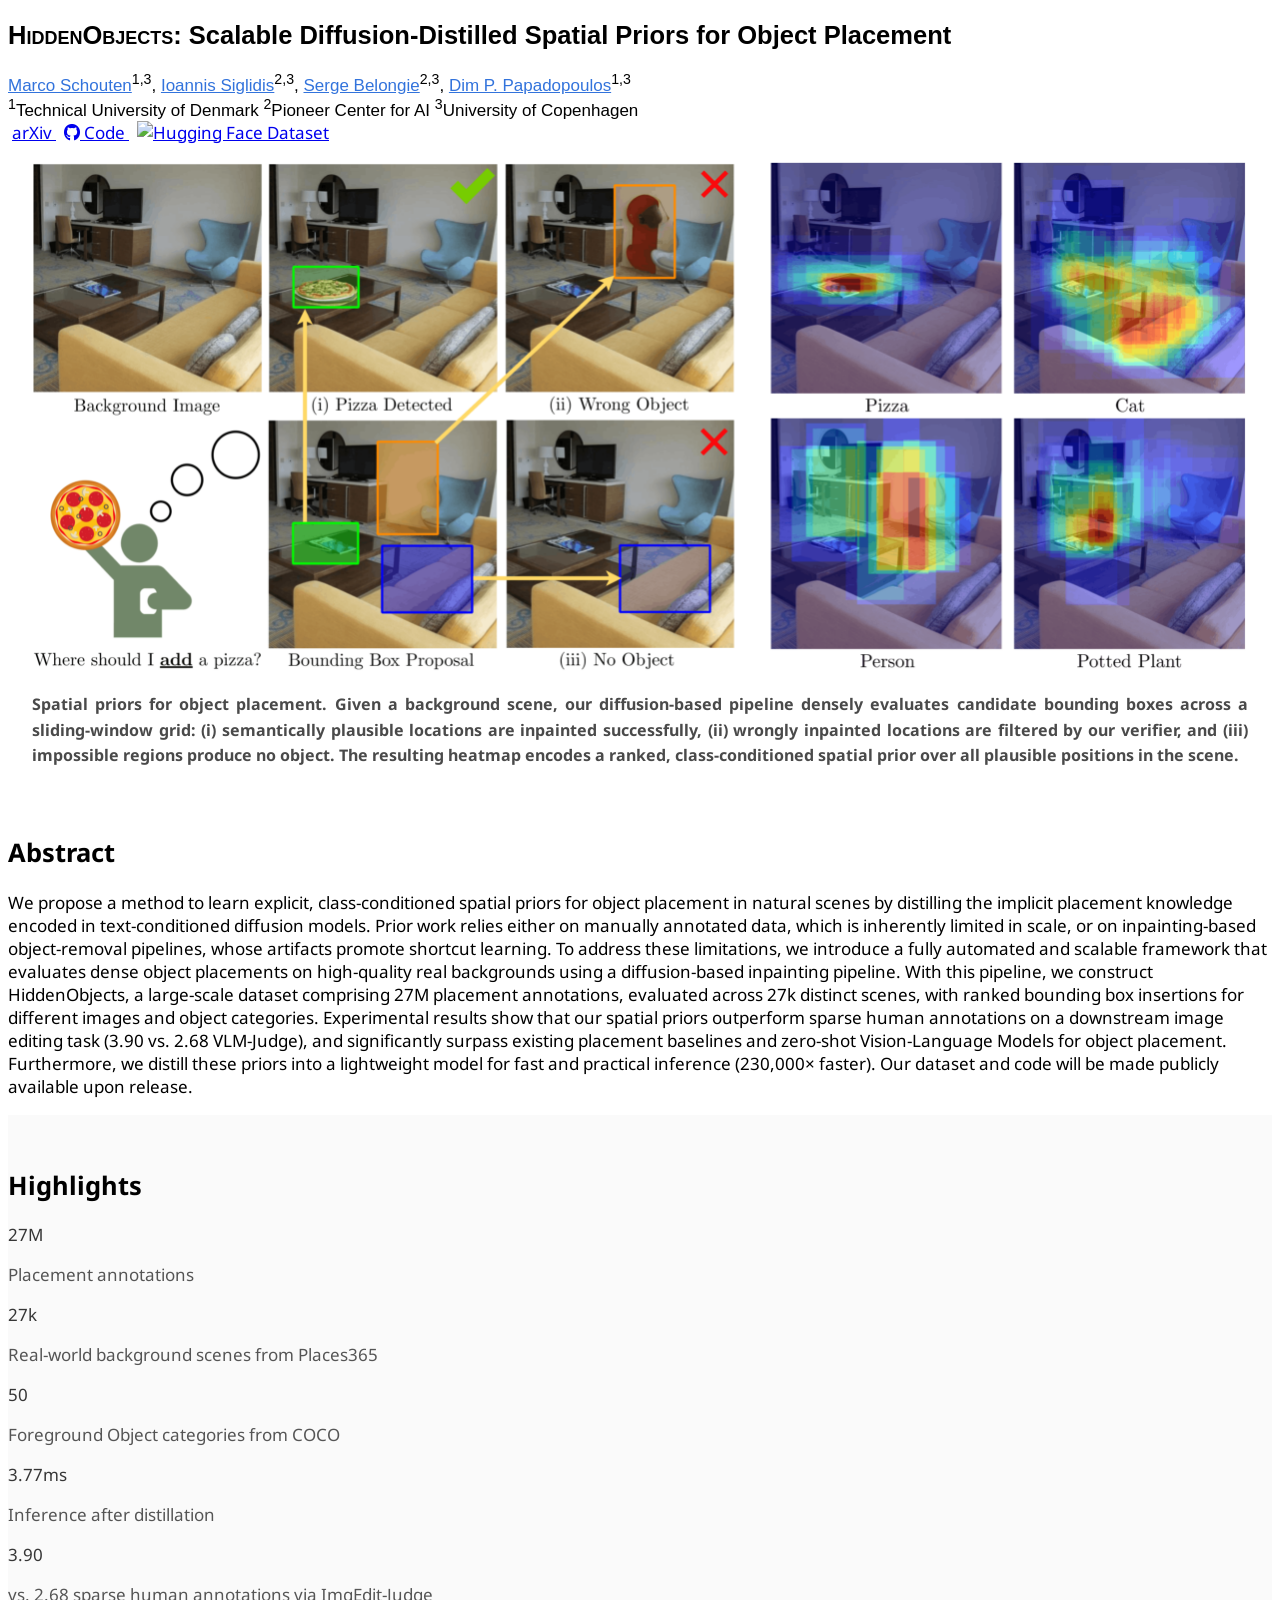
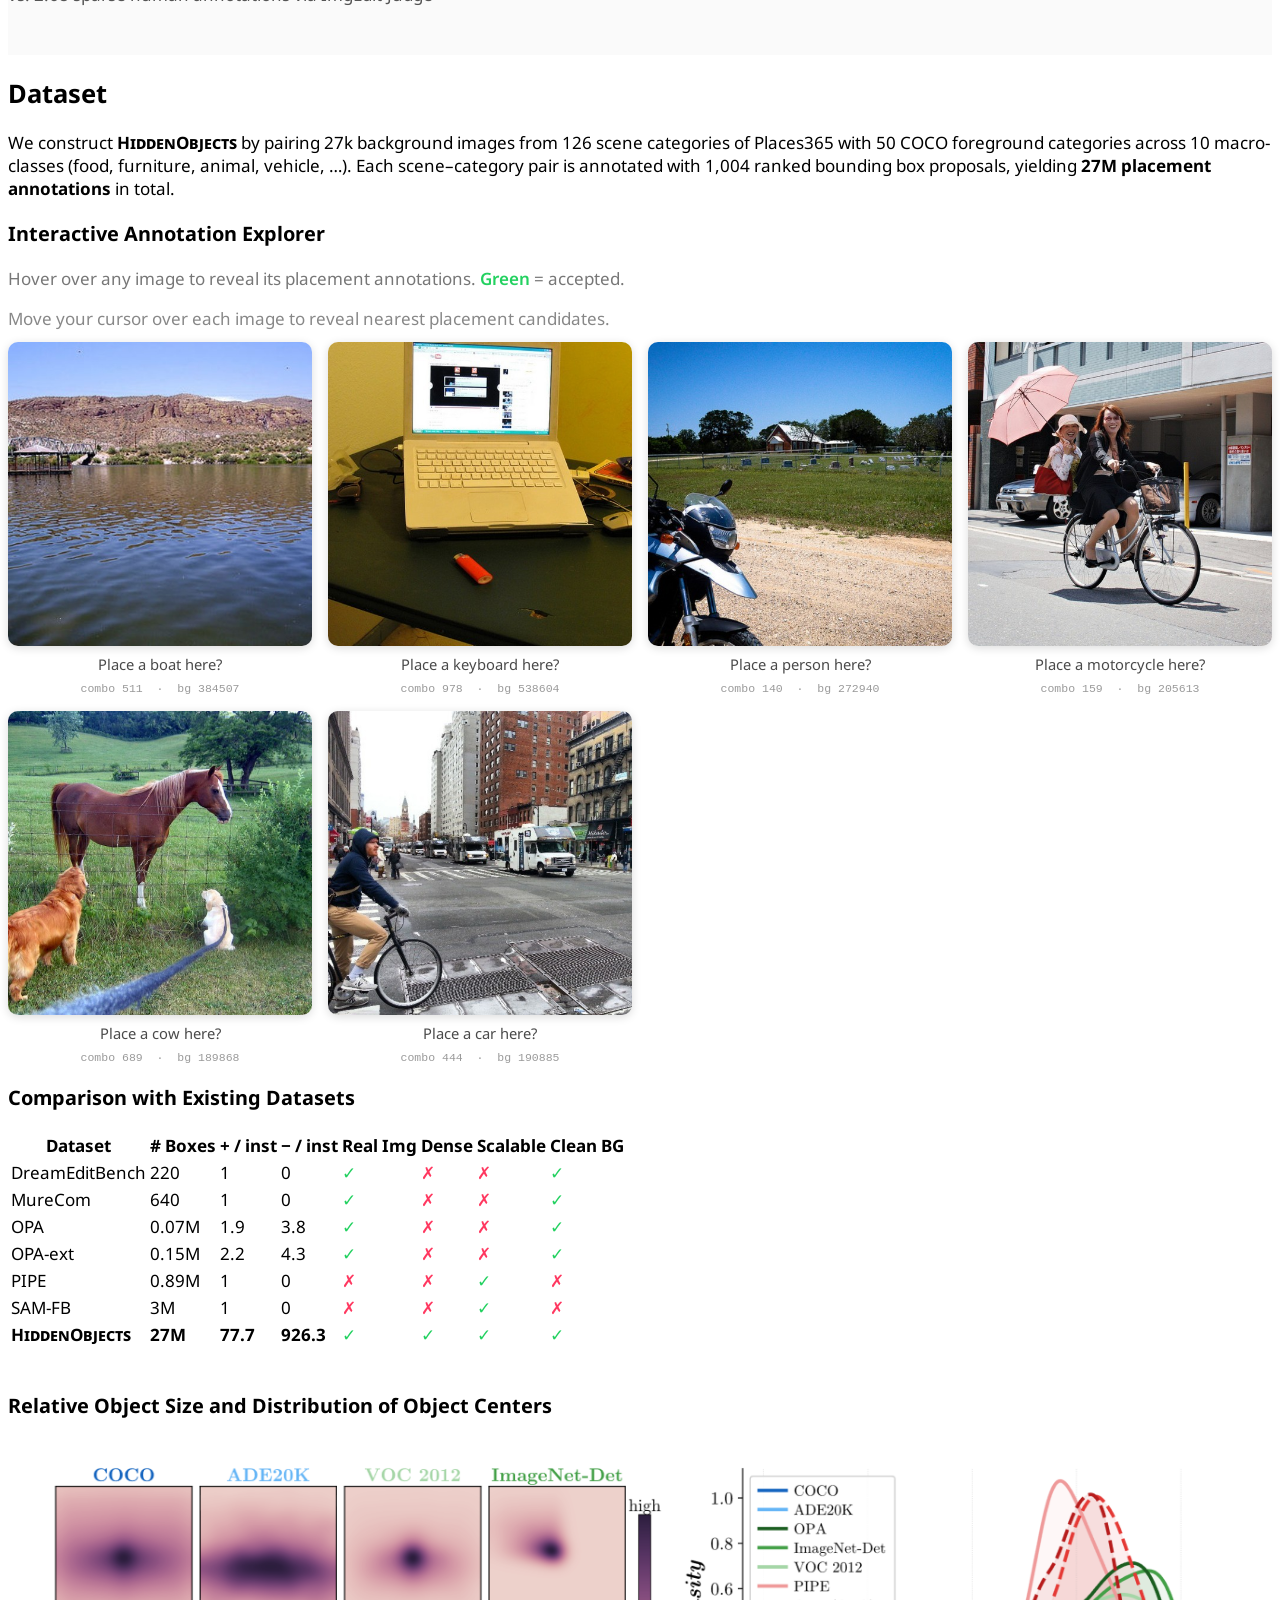
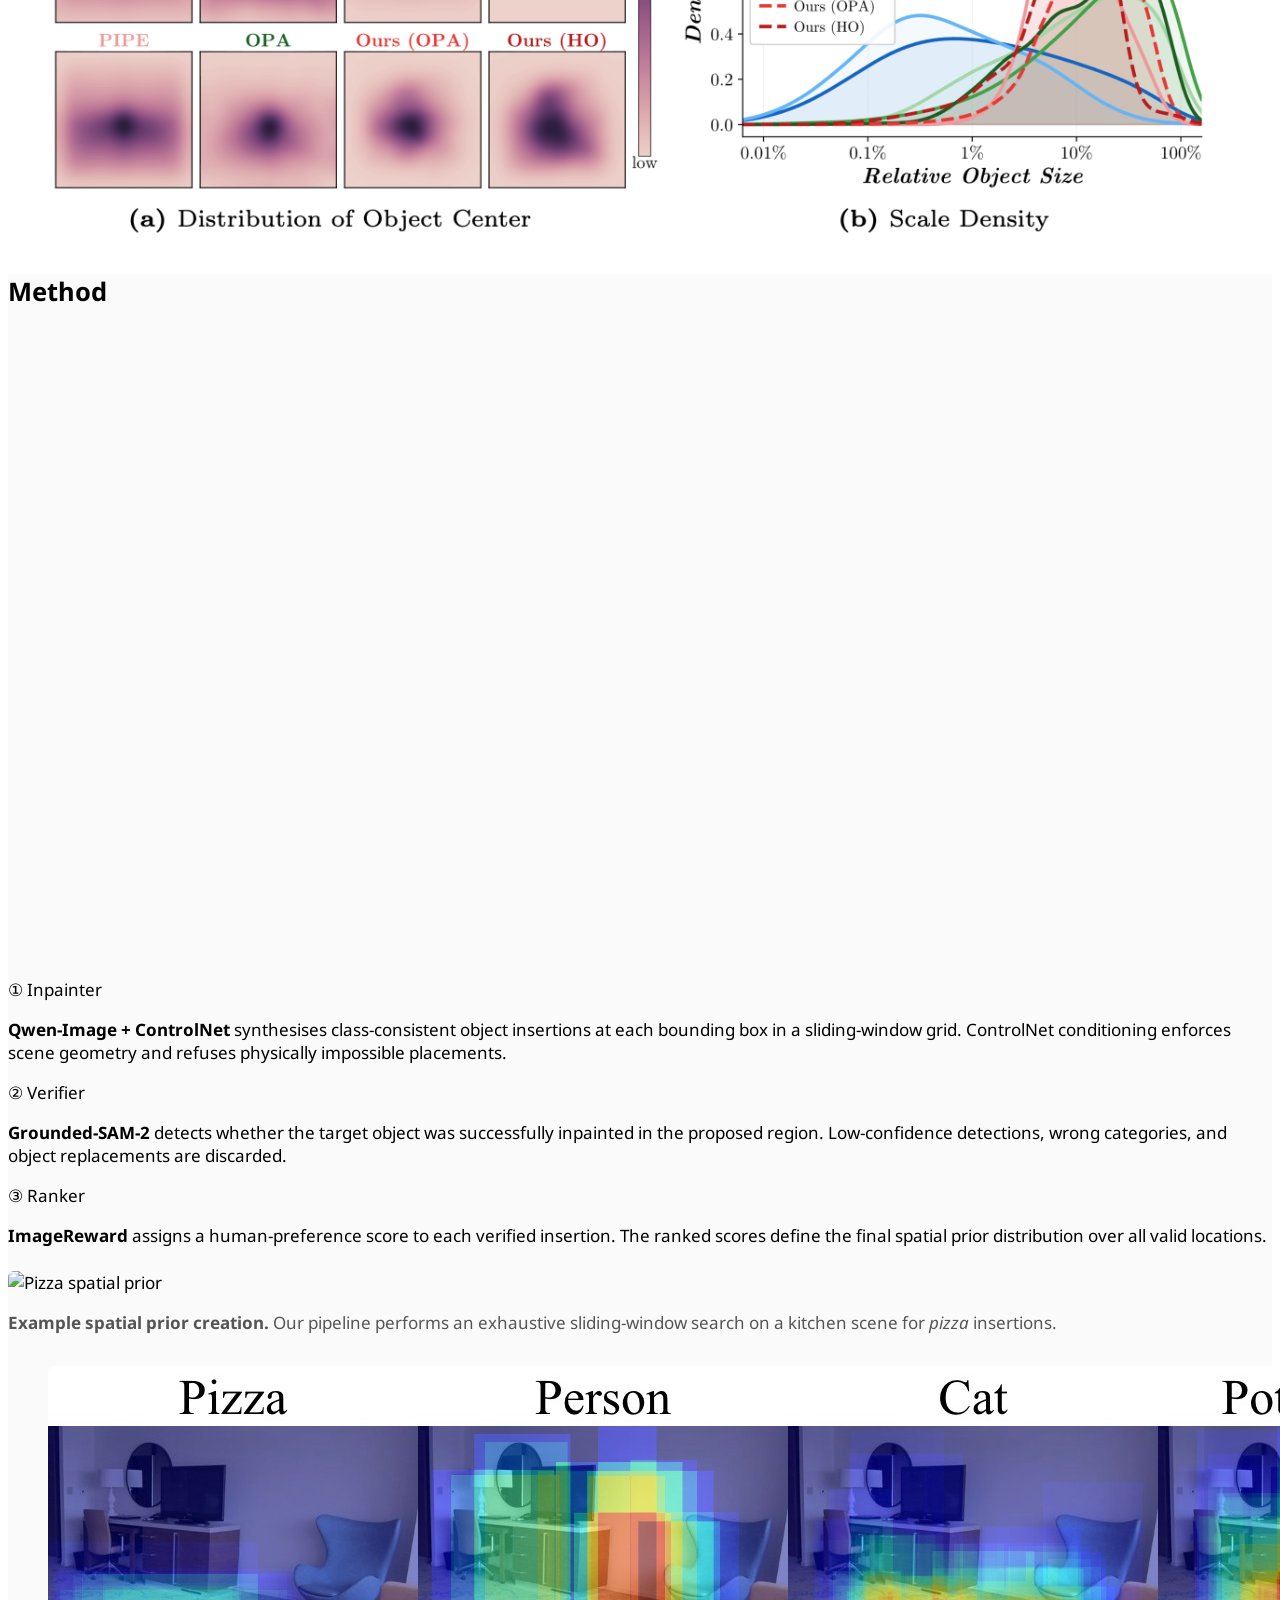
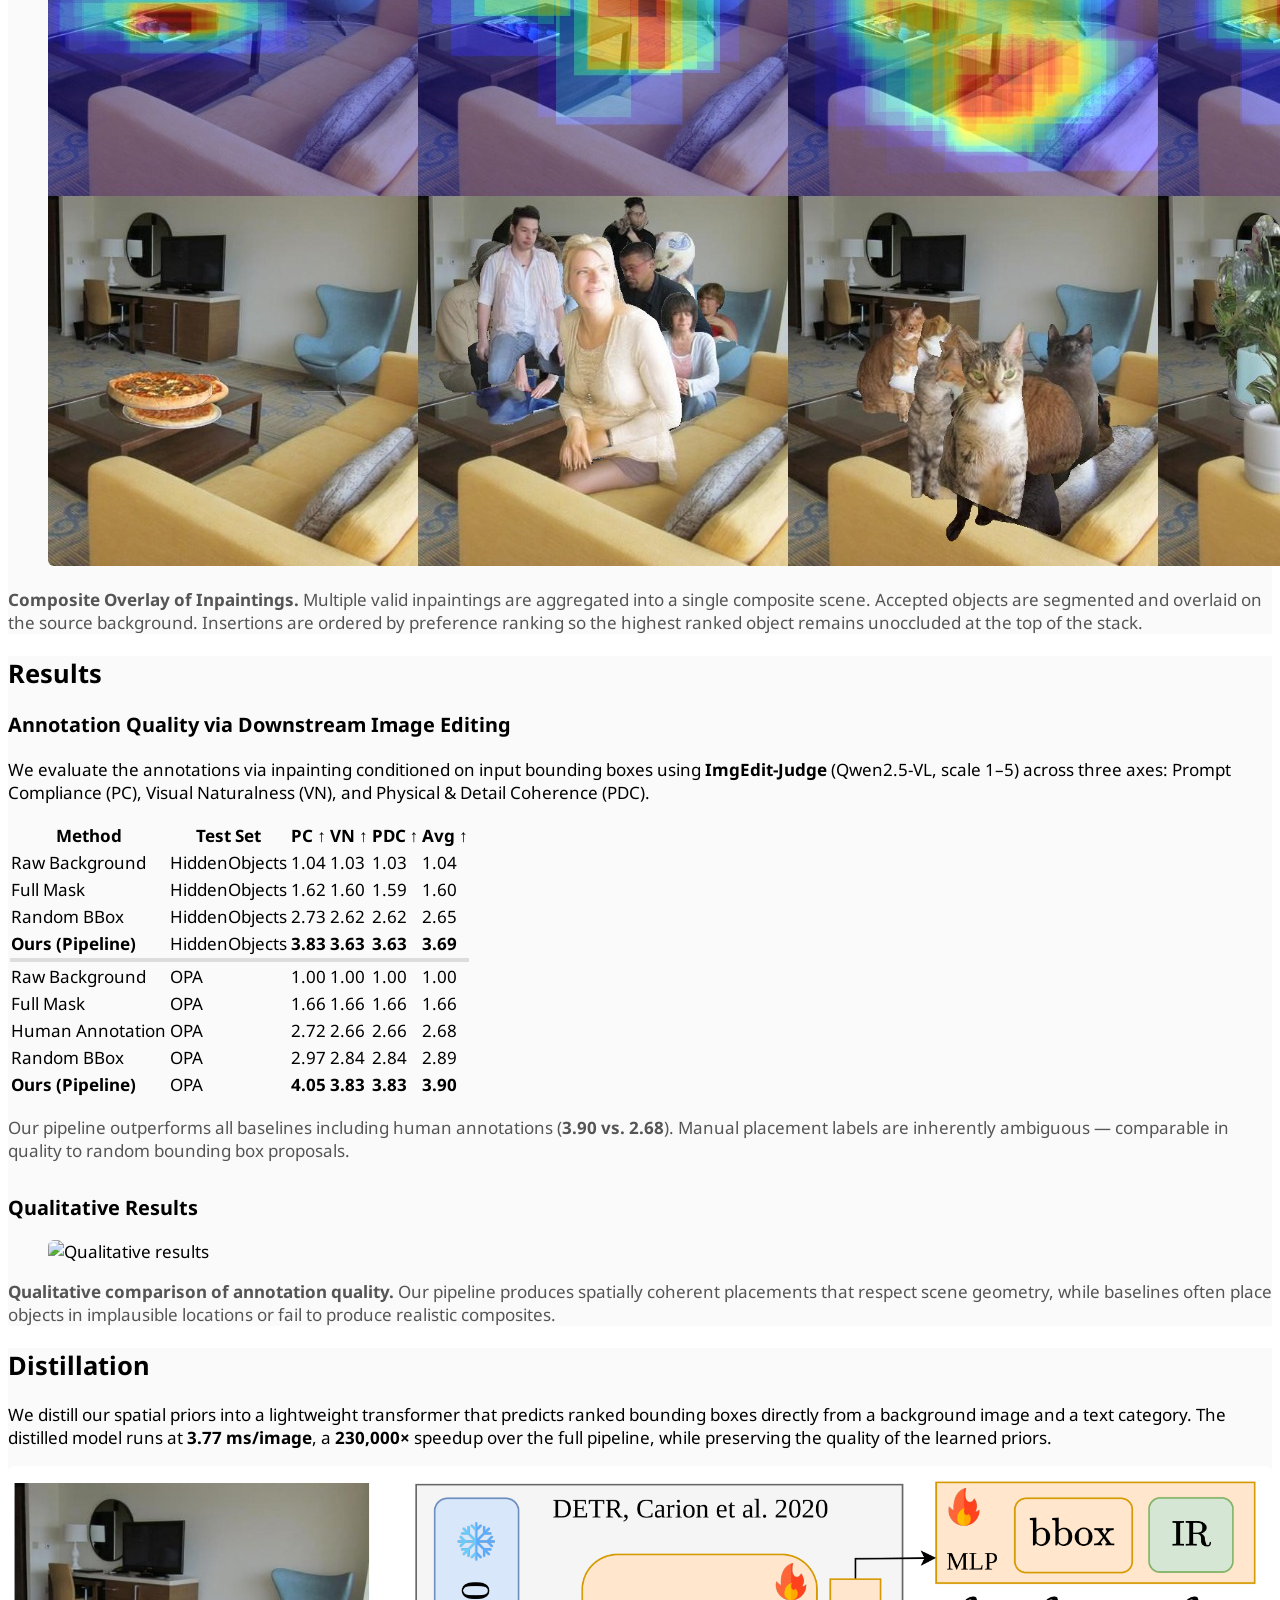
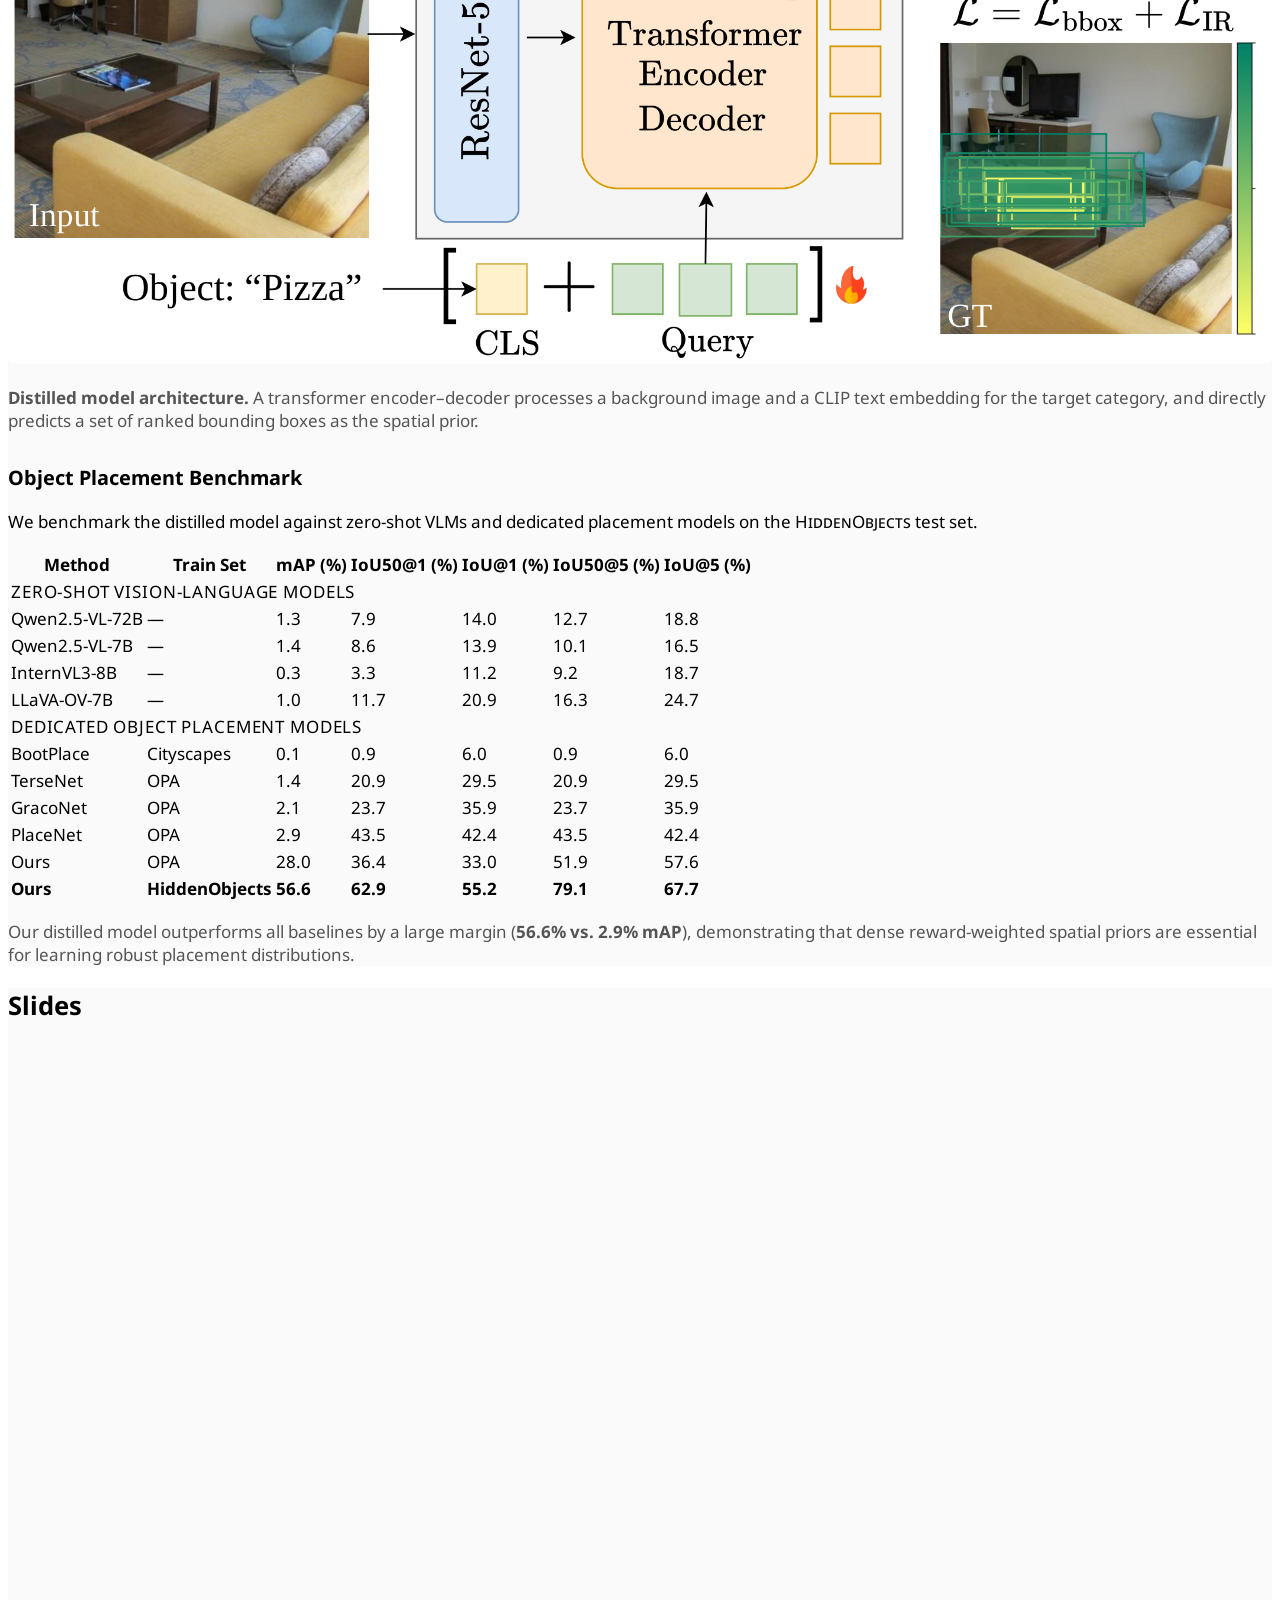
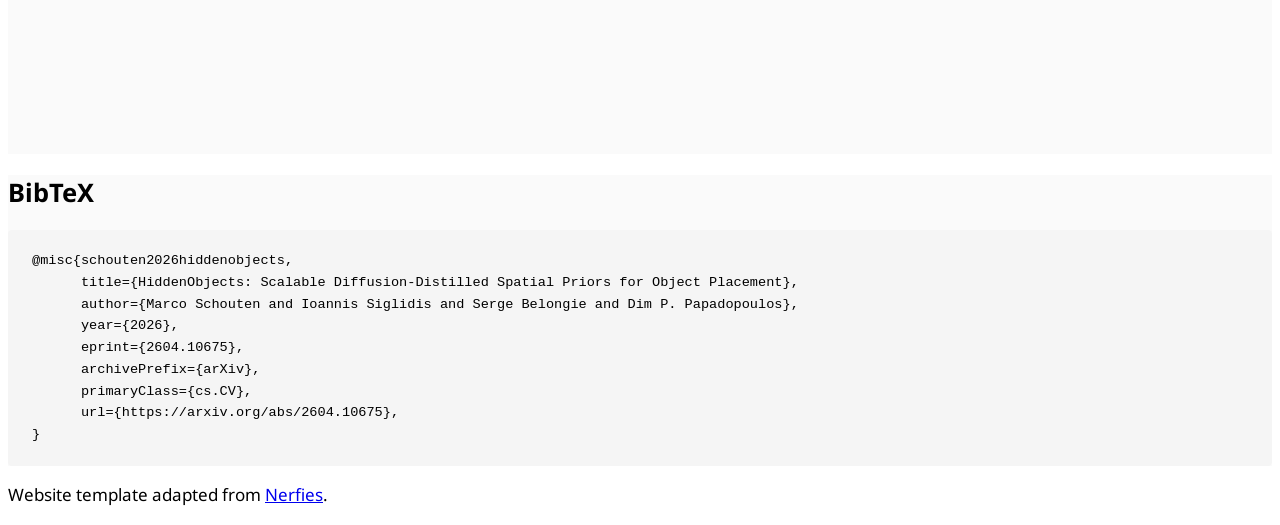
==== index.html @ 820bfc21 "update" ====
<!DOCTYPE html>
<html lang="en">

<head>
  <meta charset="UTF-8" />
  <meta name="viewport" content="width=device-width, initial-scale=1.0" />
  <title>HiddenObjects | Scalable Spatial Priors for Object Placement</title>
  <meta name="description"
    content="HiddenObjects is a large-scale benchmark and model for class-conditioned object placement, with dense spatial priors distilled from diffusion-based inpainting." />
  <meta name="theme-color" content="#ffffff" />
  <meta property="og:title" content="HiddenObjects" />
  <meta property="og:description"
    content="Scalable diffusion-distilled spatial priors for object placement, with 27M placement annotations." />
  <meta property="og:type" content="website" />
  <meta property="og:image" content="assets/teaser_full.png" />
  <meta name="twitter:card" content="summary_large_image" />
  <meta name="twitter:title" content="HiddenObjects" />
  <meta name="twitter:description"
    content="Scalable diffusion-distilled spatial priors for object placement, with 27M placement annotations." />
  <link rel="preconnect" href="https://fonts.googleapis.com" />
  <link rel="preconnect" href="https://fonts.gstatic.com" crossorigin />
  <link href="https://fonts.googleapis.com/css?family=Google+Sans|Noto+Sans|Castoro" rel="stylesheet" />
  <link rel="stylesheet" href="https://cdn.jsdelivr.net/npm/bulma@0.9.4/css/bulma.min.css" />
  <link rel="stylesheet" href="https://cdnjs.cloudflare.com/ajax/libs/font-awesome/6.4.0/css/all.min.css" />
  <link rel="stylesheet" href="https://cdnjs.cloudflare.com/ajax/libs/academicons/1.9.4/css/academicons.min.css" />
  <link rel="stylesheet" href="static/css/style.css" />
</head>

<body>



  <!-- ══ HERO ════════════════════════════════════════════════ -->
  <section class="hero">
    <div class="hero-body">
      <div class="container is-max-desktop">
        <div class="columns is-centered">
          <div class="column has-text-centered">

            <h1 class="title is-1 publication-title">
              <span style="font-variant:small-caps;">HiddenObjects</span>: Scalable Diffusion-Distilled Spatial Priors
              for Object Placement
            </h1>

            <div class="is-size-5 publication-authors">
              <span class="author-block">
                <a href="https://marcoschouten.github.io">Marco Schouten</a><sup>1,3</sup>,
              </span>
              <span class="author-block">
                <a href="https://ysig.github.io">Ioannis Siglidis</a><sup>2,3</sup>,
              </span>
              <span class="author-block">
                <a href="https://sergebelongie.github.io">Serge Belongie</a><sup>2,3</sup>,
              </span>
              <span class="author-block">
                <a href="https://dimipapa.github.io/">Dim P. Papadopoulos</a><sup>1,3</sup>
              </span>
            </div>

            <div class="is-size-5 publication-authors">
              <span class="author-block"><sup>1</sup>Technical University of Denmark</span>
              <span class="author-block"><sup>2</sup>Pioneer Center for AI</span>
              <span class="author-block"><sup>3</sup>University of Copenhagen</span>

            </div>

            <div class="column has-text-centered">
              <div class="publication-links">

                <!-- arXiv -->
                <span class="link-block">
                  <a href="https://arxiv.org/abs/2604.10675" target="_blank" rel="noopener"
                    class="button is-normal is-rounded is-dark">
                    <span class="icon"><i class="ai ai-arxiv"></i></span>
                    <span>arXiv</span>
                  </a>
                </span>
                <!-- Video -->

                <!-- Code -->
                <span class="link-block">
                  <a href="https://github.com/marcoschouten/hidden-objects" target="_blank"
                    rel="noopener noreferrer">
                    <span class="button is-normal is-rounded is-dark" title="Hidden Objects Code">
                      <span class="icon"><i class="fab fa-github"></i></span>
                      <span>Code</span>
                    </span>
                  </a>
                </span>
                <!-- Dataset -->
                <span class="link-block">
                  <a href="https://huggingface.co/datasets/marco-schouten/hidden-objects" target="_blank"
                    rel="noopener noreferrer">
                    <span class="button is-normal is-rounded is-dark" title="Hidden Objects Dataset">
                      <span class="icon">
                        <img src="https://huggingface.co/front/assets/huggingface_logo-noborder.svg" alt="Hugging Face"
                          style="width:1em;height:1em;">
                      </span>
                      <span>Dataset</span>
                    </span>
                  </a>
                </span>
              </div>
            </div><!-- /column links -->

          </div>
        </div>
      </div>
    </div>
  </section>


  <!-- ══ TEASER ══════════════════════════════════════════════ -->
  <section class="hero teaser">
    <div class="hero-body" style="padding-left:0; padding-right:0;">
      <!-- Full-bleed image — wider than the text column -->
      <div style="max-width:1400px; margin:0 auto; padding:0 1rem;">
        <img src="assets/teaser_full.png" alt="Overview of the HiddenObjects pipeline and examples"
          style="width:100%; display:block; border-radius:6px;" decoding="async" fetchpriority="high" />
      </div>
      <!-- Caption stays within the normal text width -->
      <div class="container is-max-desktop">
        <h2 class="subtitle has-text-centered" style="margin-top:1rem; padding:0 1.5rem;">
          <strong>Spatial priors for object placement.</strong>
          Given a background scene, our diffusion-based pipeline densely evaluates candidate
          bounding boxes across a sliding-window grid:
          <strong>(i)</strong> semantically plausible locations are inpainted successfully,
          <strong>(ii)</strong> wrongly inpainted locations are filtered by our verifier, and
          <strong>(iii)</strong> impossible regions produce no object.
          The resulting heatmap encodes a ranked, class-conditioned spatial prior over all
          plausible positions in the scene.
        </h2>
      </div>
    </div>
  </section>


  <!-- ══ ABSTRACT ════════════════════════════════════════════ -->
  <section class="section">
    <div class="container is-max-desktop">
      <div class="columns is-centered has-text-centered">
        <div class="column is-four-fifths">
          <h2 class="title is-3">Abstract</h2>
          <div class="content has-text-justified">
            <p>

              We propose a method to learn explicit, class-conditioned spatial priors for object placement in natural
              scenes by distilling the implicit placement knowledge encoded in text-conditioned diffusion models. Prior
              work relies either on manually annotated data, which is inherently limited in scale, or on
              inpainting-based object-removal pipelines, whose artifacts promote shortcut learning. To address these
              limitations, we introduce a fully automated and scalable framework that evaluates dense object placements
              on high-quality real backgrounds using a diffusion-based inpainting pipeline. With this pipeline, we
              construct HiddenObjects, a large-scale dataset comprising 27M placement annotations, evaluated
              across 27k distinct scenes, with ranked bounding box insertions for different images and object
              categories. Experimental results show that our spatial priors outperform sparse human annotations on a
              downstream image editing task (3.90 vs. 2.68 VLM-Judge), and significantly surpass existing placement
              baselines and zero-shot Vision-Language Models for object placement.
              Furthermore, we distill these priors into a lightweight model for fast and practical inference (230,000×
              faster). Our dataset and code will be made publicly available upon release.

            </p>
          </div>
        </div>
      </div>
    </div>
  </section>


  <!-- ══ HIGHLIGHTS ══════════════════════════════════════════ -->
  <section class="section" style="background:#fafafa; padding-top:2rem; padding-bottom:2rem;">
    <div class="container is-max-desktop">
      <h2 class="title is-3 has-text-centered">Highlights</h2>
      <div class="columns is-centered has-text-centered">
        <div class="column">
          <p class="title is-2" style="color:#363636; margin-bottom:0.2rem;">27M</p>
          <p class="is-size-6" style="color:#555;">Placement annotations</p>
        </div>
        <div class="column">
          <p class="title is-2" style="color:#363636; margin-bottom:0.2rem;">27k</p>
          <p class="is-size-6" style="color:#555;">Real-world background scenes from Places365</p>
        </div>
        <div class="column">
          <p class="title is-2" style="color:#363636; margin-bottom:0.2rem;">50</p>
          <p class="is-size-6" style="color:#555;">Foreground Object categories from COCO</p>
        </div>
        <div class="column">
          <p class="title is-2" style="color:#363636; margin-bottom:0.2rem;">3.77ms</p>
          <p class="is-size-6" style="color:#555;">Inference after distillation</p>
        </div>
        <div class="column">
          <p class="title is-2" style="color:#363636; margin-bottom:0.2rem;">3.90</p>
          <p class="is-size-6" style="color:#555;">vs. 2.68 sparse human annotations via ImgEdit-Judge</p>
        </div>
      </div>
    </div>
  </section>





  <!-- ══ DATASET ═════════════════════════════════════════════ -->
  <section class="section">
    <div class="container is-max-desktop">
      <h2 class="title is-3 has-text-centered">Dataset</h2>
      <div class="content has-text-justified">
        <p>
          We construct <strong><span style="font-variant:small-caps;">HiddenObjects</span></strong> by pairing 27k
          background images from 126 scene
          categories of Places365 with 50 COCO foreground categories across 10 macro-classes (food,
          furniture, animal, vehicle, …). Each scene–category pair is annotated with 1,004 ranked
          bounding box proposals, yielding <strong>27M placement annotations</strong> in total.
        </p>
      </div>

      <!-- Interactive annotations -->
      <h3 class="title is-4">Interactive Annotation Explorer</h3>
      <p class="is-size-6 mb-4" style="color:#777;">
        Hover over any image to reveal its placement annotations.
        <span style="color:#23d160; font-weight:600;">Green</span> = accepted.
      </p>
      <div id="dv-status" role="status" aria-live="polite" class="has-text-centered is-size-7"
        style="color:#888; margin-bottom:0.75rem;">
        Loading visualization...
      </div>
      <div id="dv-grid" style="display:grid; grid-template-columns:repeat(auto-fit,minmax(260px,1fr)); gap:1rem;"></div>


      <!-- Dataset comparison table -->
      <h3 class="title is-4">Comparison with Existing Datasets</h3>
      <div class="table-container">
        <table class="table is-bordered is-striped is-narrow is-hoverable is-fullwidth">
          <thead>
            <tr class="has-background-dark">
              <th class="has-text-white">Dataset</th>
              <th class="has-text-white has-text-centered"># Boxes</th>
              <th class="has-text-white has-text-centered">+ / inst</th>
              <th class="has-text-white has-text-centered">− / inst</th>
              <th class="has-text-white has-text-centered">Real Img</th>
              <th class="has-text-white has-text-centered">Dense</th>
              <th class="has-text-white has-text-centered">Scalable</th>
              <th class="has-text-white has-text-centered">Clean BG</th>
            </tr>
          </thead>
          <tbody>
            <tr>
              <td>DreamEditBench</td>
              <td class="has-text-centered">220</td>
              <td class="has-text-centered">1</td>
              <td class="has-text-centered">0</td>
              <td class="has-text-centered" style="color:#23d160;">&#10003;</td>
              <td class="has-text-centered" style="color:#ff3860;">&#10007;</td>
              <td class="has-text-centered" style="color:#ff3860;">&#10007;</td>
              <td class="has-text-centered" style="color:#23d160;">&#10003;</td>
            </tr>
            <tr>
              <td>MureCom</td>
              <td class="has-text-centered">640</td>
              <td class="has-text-centered">1</td>
              <td class="has-text-centered">0</td>
              <td class="has-text-centered" style="color:#23d160;">&#10003;</td>
              <td class="has-text-centered" style="color:#ff3860;">&#10007;</td>
              <td class="has-text-centered" style="color:#ff3860;">&#10007;</td>
              <td class="has-text-centered" style="color:#23d160;">&#10003;</td>
            </tr>
            <tr>
              <td>OPA</td>
              <td class="has-text-centered">0.07M</td>
              <td class="has-text-centered">1.9</td>
              <td class="has-text-centered">3.8</td>
              <td class="has-text-centered" style="color:#23d160;">&#10003;</td>
              <td class="has-text-centered" style="color:#ff3860;">&#10007;</td>
              <td class="has-text-centered" style="color:#ff3860;">&#10007;</td>
              <td class="has-text-centered" style="color:#23d160;">&#10003;</td>
            </tr>
            <tr>
              <td>OPA-ext</td>
              <td class="has-text-centered">0.15M</td>
              <td class="has-text-centered">2.2</td>
              <td class="has-text-centered">4.3</td>
              <td class="has-text-centered" style="color:#23d160;">&#10003;</td>
              <td class="has-text-centered" style="color:#ff3860;">&#10007;</td>
              <td class="has-text-centered" style="color:#ff3860;">&#10007;</td>
              <td class="has-text-centered" style="color:#23d160;">&#10003;</td>
            </tr>
            <tr>
              <td>PIPE</td>
              <td class="has-text-centered">0.89M</td>
              <td class="has-text-centered">1</td>
              <td class="has-text-centered">0</td>
              <td class="has-text-centered" style="color:#ff3860;">&#10007;</td>
              <td class="has-text-centered" style="color:#ff3860;">&#10007;</td>
              <td class="has-text-centered" style="color:#23d160;">&#10003;</td>
              <td class="has-text-centered" style="color:#ff3860;">&#10007;</td>
            </tr>
            <tr>
              <td>SAM-FB</td>
              <td class="has-text-centered">3M</td>
              <td class="has-text-centered">1</td>
              <td class="has-text-centered">0</td>
              <td class="has-text-centered" style="color:#ff3860;">&#10007;</td>
              <td class="has-text-centered" style="color:#ff3860;">&#10007;</td>
              <td class="has-text-centered" style="color:#23d160;">&#10003;</td>
              <td class="has-text-centered" style="color:#ff3860;">&#10007;</td>
            </tr>
            <tr class="has-background-info-light">
              <td><strong><span style="font-variant:small-caps;">HiddenObjects</span></strong></td>
              <td class="has-text-centered"><strong>27M</strong></td>
              <td class="has-text-centered"><strong>77.7</strong></td>
              <td class="has-text-centered"><strong>926.3</strong></td>
              <td class="has-text-centered" style="color:#23d160;">&#10003;</td>
              <td class="has-text-centered" style="color:#23d160;">&#10003;</td>
              <td class="has-text-centered" style="color:#23d160;">&#10003;</td>
              <td class="has-text-centered" style="color:#23d160;">&#10003;</td>
            </tr>
          </tbody>
        </table>
      </div>


      <br>

      <!-- Bias visualization -->
      <h3 class="title is-4">Relative Object Size and Distribution of Object Centers</h3>
      <figure class="image" style="margin-top:1.5rem;">
        <img src="assets/bias.png" alt="Dataset bias visualization" style="width:100%; border-radius:6px;"
          loading="lazy" decoding="async" />
      </figure>




    </div>
  </section>

  <script>
    (function () {
      const DATA_URL = 'data/annotations_selected.json';
      const IMG_BASE = 'data/';
      const REVEAL_TOP_N = 5;
      const LERP_IN = 0.11;
      const LERP_OUT = 0.07;

      function dist2(cx, cy, b) {
        const bx = (b[0] + b[2]) / 2;
        const by = (b[1] + b[3]) / 2;
        return (cx - bx) ** 2 + (cy - by) ** 2;
      }

      function makeCard(entry) {
        const fgClass = typeof entry.fg_class === 'string' ? entry.fg_class : 'object';
        const card = document.createElement('div');
        card.style.cssText = [
          'display:flex',
          'flex-direction:column',
          'gap:8px'
        ].join(';');

        const wrap = document.createElement('div');
        wrap.style.cssText = [
          'position:relative',
          'border-radius:10px',
          'overflow:hidden',
          'cursor:crosshair',
          'line-height:0',
          'box-shadow:0 2px 10px rgba(0,0,0,.14)'
        ].join(';');

        const img = new Image();
        img.src = (entry.image_file && entry.image_file.startsWith('data:'))
          ? entry.image_file
          : (IMG_BASE + entry.image_file);
        img.alt = fgClass + ' placement background';
        img.style.cssText = 'display:block; width:100%; height:auto;';

        const canvas = document.createElement('canvas');
        canvas.style.cssText = 'position:absolute; top:0; left:0; width:100%; height:100%; pointer-events:none;';

        const label = document.createElement('div');
        label.textContent = 'Place a ' + fgClass + ' here?';
        label.style.cssText = 'font-size:.92rem; color:#4a4a4a; text-align:center;';

        const meta = document.createElement('div');
        meta.innerHTML = (entry.combo_idx !== undefined && entry.combo_idx !== null)
          ? ('combo&nbsp;' + entry.combo_idx + ' &nbsp;·&nbsp; bg&nbsp;' + entry.bg_id)
          : ('bg&nbsp;' + entry.bg_id);
        meta.style.cssText = 'font-size:.72rem; color:#9a9a9a; text-align:center; font-family:monospace;';

        const SHOW_BAD_BBOXES = false; // set to true to also reveal rejected (red) boxes
        const allBoxes = [
          ...entry.good_bboxes.map((b) => ({ b, kind: 'good', alpha: 0 })),
          ...(SHOW_BAD_BBOXES ? entry.bad_bboxes.map((b) => ({ b, kind: 'bad', alpha: 0 })) : []),
        ];

        let mouse = null;
        let raf = null;

        function toImageCoords(e) {
          const rect = wrap.getBoundingClientRect();
          return {
            x: (e.clientX - rect.left) * (img.naturalWidth / rect.width),
            y: (e.clientY - rect.top) * (img.naturalHeight / rect.height),
          };
        }

        function tick() {
          const ctx = canvas.getContext('2d');
          const lw = Math.max(1.5, img.naturalWidth / 220);
          canvas.width = img.naturalWidth;
          canvas.height = img.naturalHeight;
          ctx.clearRect(0, 0, canvas.width, canvas.height);

          let topGood = new Set();
          let topBad = new Set();

          if (mouse) {
            const rank = (arr) => arr
              .map((s, i) => ({ i, d: dist2(mouse.x, mouse.y, s.b) }))
              .sort((a, z) => a.d - z.d)
              .slice(0, REVEAL_TOP_N)
              .map((x) => x.i);

            const goodStates = allBoxes.filter((s) => s.kind === 'good');
            const badStates = allBoxes.filter((s) => s.kind === 'bad');
            rank(goodStates).forEach((i) => topGood.add(goodStates[i]));
            rank(badStates).forEach((i) => topBad.add(badStates[i]));
          }

          let anyVisible = false;
          for (const s of allBoxes) {
            const target = (mouse && (topGood.has(s) || topBad.has(s))) ? 1 : 0;
            s.alpha += (target - s.alpha) * (target > s.alpha ? LERP_IN : LERP_OUT);
            if (s.alpha < 0.004) {
              s.alpha = 0;
              continue;
            }

            anyVisible = true;
            const [x1, y1, x2, y2] = s.b;
            const a = s.alpha;

            if (s.kind === 'good') {
              ctx.strokeStyle = 'rgba(35,209,96,' + (0.94 * a) + ')';
              ctx.fillStyle = 'rgba(35,209,96,' + (0.16 * a) + ')';
            } else { // bad — only reached when SHOW_BAD_BBOXES is true
              ctx.strokeStyle = 'rgba(255,56,96,' + (0.90 * a) + ')';
              ctx.fillStyle = 'rgba(255,56,96,' + (0.12 * a) + ')';
            }

            ctx.lineWidth = lw;
            ctx.fillRect(x1, y1, x2 - x1, y2 - y1);
            ctx.strokeRect(x1, y1, x2 - x1, y2 - y1);
          }

          if (mouse || anyVisible) {
            raf = requestAnimationFrame(tick);
          } else {
            raf = null;
          }
        }

        function startLoop() {
          if (!raf) raf = requestAnimationFrame(tick);
        }

        wrap.addEventListener('mousemove', (e) => {
          if (!img.complete || !img.naturalWidth) return;
          mouse = toImageCoords(e);
          startLoop();
        });

        wrap.addEventListener('mouseleave', () => {
          mouse = null;
          startLoop();
        });

        wrap.appendChild(img);
        wrap.appendChild(canvas);
        card.appendChild(wrap);
        card.appendChild(label);
        card.appendChild(meta);
        return card;
      }

      fetch(DATA_URL)
        .then((r) => {
          if (!r.ok) throw new Error('Failed to fetch annotations');
          return r.json();
        })
        .then((entries) => {
          const grid = document.getElementById('dv-grid');
          const status = document.getElementById('dv-status');
          if (!Array.isArray(entries) || entries.length === 0) {
            status.textContent = 'No interactive entries found.';
            return;
          }
          entries.forEach((e) => grid.appendChild(makeCard(e)));
          status.textContent = 'Move your cursor over each image to reveal nearest placement candidates.';
        })
        .catch(() => {
          const status = document.getElementById('dv-status');
          status.textContent = 'Could not load interactive data.';
        });
    })();
  </script>

  <!-- ══ METHOD ══════════════════════════════════════════════ -->
  <section class="section" style="background:#fafafa;">
    <div class="container is-max-desktop">
      <h2 class="title is-3 has-text-centered">Method</h2>

      <!-- Pipeline video — fills its natural aspect ratio, no black bars -->
      <video autoplay muted loop playsinline style="display:block; width:100%; height:auto; border-radius:6px;">
        <source src="assets/pipeline.mp4" type="video/mp4" />
      </video>


      <!-- Three-stage boxes -->
      <div class="columns is-stretch">
        <div class="column">
          <div class="box" style="height:100%;">
            <p class="title is-5">① Inpainter</p>
            <p class="content">
              <strong>Qwen-Image + ControlNet</strong> synthesises class-consistent object
              insertions at each bounding box in a sliding-window grid. ControlNet conditioning
              enforces scene geometry and refuses physically impossible placements.
            </p>
          </div>
        </div>
        <div class="column">
          <div class="box" style="height:100%;">
            <p class="title is-5">② Verifier</p>
            <p class="content">
              <strong>Grounded-SAM-2</strong> detects whether the target object was
              successfully inpainted in the proposed region. Low-confidence detections,
              wrong categories, and object replacements are discarded.
            </p>
          </div>
        </div>
        <div class="column">
          <div class="box" style="height:100%;">
            <p class="title is-5">③ Ranker</p>
            <p class="content">
              <strong>ImageReward</strong> assigns a human-preference score to each verified
              insertion. The ranked scores define the final spatial prior distribution over
              all valid locations.
            </p>
          </div>
        </div>
      </div>

      <!-- Example result: pizza spatial prior -->
      <div class="has-text-centered" style="margin-top:1.5rem;">
        <img src="assets/pizza_compressed.gif" alt="Pizza spatial prior"
          style="width:100%; max-width:500px; height:auto; border-radius:6px;" loading="lazy" decoding="async" />
        <p class="is-size-6 has-text-centered mt-2" style="color:#555;">
          <strong>Example spatial prior creation.</strong>
          Our pipeline performs an exhaustive sliding-window search on a kitchen scene for <em>pizza</em>
          insertions.
        </p>
      </div>

      <!-- Ranker figure -->
      <figure class="image" style="margin-top:2rem;">
        <img src="assets/ranker_details.jpg" alt="Ranker comparison" style="border-radius:6px;" loading="lazy"
          decoding="async" />
      </figure>
      <p class="is-size-6 has-text-centered mt-2" style="color:#555;">
        <strong>Composite Overlay of Inpaintings.</strong> Multiple valid inpaintings are aggregated into a
        single composite scene. Accepted objects are segmented and overlaid on
        the source background. Insertions are ordered by preference ranking so the highest
        ranked object remains unoccluded at the top of the stack.
      </p>
    </div>
  </section>




  <!-- ══ RESULTS ══════════════════════════════════════════════ -->
  <section class="section" style="background:#fafafa;">
    <div class="container is-max-desktop">
      <h2 class="title is-3 has-text-centered">Results</h2>

      <!-- Downstream editing -->
      <h3 class="title is-4">Annotation Quality via Downstream Image Editing</h3>
      <div class="content">
        <p>
          We evaluate the annotations via inpainting conditioned on input bounding boxes using
          <strong>ImgEdit-Judge</strong>
          (Qwen2.5-VL, scale 1–5) across three axes:
          Prompt Compliance (PC), Visual Naturalness (VN), and Physical &amp; Detail Coherence (PDC).
        </p>
      </div>

      <div class="table-container">
        <table class="table is-bordered is-striped is-narrow is-hoverable is-fullwidth">
          <thead>
            <tr class="has-background-dark">
              <th class="has-text-white">Method</th>
              <th class="has-text-white">Test Set</th>
              <th class="has-text-white has-text-centered">PC ↑</th>
              <th class="has-text-white has-text-centered">VN ↑</th>
              <th class="has-text-white has-text-centered">PDC ↑</th>
              <th class="has-text-white has-text-centered">Avg ↑</th>
            </tr>
          </thead>
          <tbody>
            <tr>
              <td>Raw Background</td>
              <td>HiddenObjects</td>
              <td class="has-text-centered">1.04</td>
              <td class="has-text-centered">1.03</td>
              <td class="has-text-centered">1.03</td>
              <td class="has-text-centered">1.04</td>
            </tr>
            <tr>
              <td>Full Mask</td>
              <td>HiddenObjects</td>
              <td class="has-text-centered">1.62</td>
              <td class="has-text-centered">1.60</td>
              <td class="has-text-centered">1.59</td>
              <td class="has-text-centered">1.60</td>
            </tr>
            <tr>
              <td>Random BBox</td>
              <td>HiddenObjects</td>
              <td class="has-text-centered">2.73</td>
              <td class="has-text-centered">2.62</td>
              <td class="has-text-centered">2.62</td>
              <td class="has-text-centered">2.65</td>
            </tr>
            <tr class="has-background-info-light">
              <td><strong>Ours (Pipeline)</strong></td>
              <td>HiddenObjects</td>
              <td class="has-text-centered"><strong>3.83</strong></td>
              <td class="has-text-centered"><strong>3.63</strong></td>
              <td class="has-text-centered"><strong>3.63</strong></td>
              <td class="has-text-centered"><strong>3.69</strong></td>
            </tr>
            <tr>
              <td colspan="6" style="padding:2px; background:#ddd;"></td>
            </tr>
            <tr>
              <td>Raw Background</td>
              <td>OPA</td>
              <td class="has-text-centered">1.00</td>
              <td class="has-text-centered">1.00</td>
              <td class="has-text-centered">1.00</td>
              <td class="has-text-centered">1.00</td>
            </tr>
            <tr>
              <td>Full Mask</td>
              <td>OPA</td>
              <td class="has-text-centered">1.66</td>
              <td class="has-text-centered">1.66</td>
              <td class="has-text-centered">1.66</td>
              <td class="has-text-centered">1.66</td>
            </tr>
            <tr>
              <td>Human Annotation</td>
              <td>OPA</td>
              <td class="has-text-centered">2.72</td>
              <td class="has-text-centered">2.66</td>
              <td class="has-text-centered">2.66</td>
              <td class="has-text-centered">2.68</td>
            </tr>
            <tr>
              <td>Random BBox</td>
              <td>OPA</td>
              <td class="has-text-centered">2.97</td>
              <td class="has-text-centered">2.84</td>
              <td class="has-text-centered">2.84</td>
              <td class="has-text-centered">2.89</td>
            </tr>
            <tr class="has-background-info-light">
              <td><strong>Ours (Pipeline)</strong></td>
              <td>OPA</td>
              <td class="has-text-centered"><strong>4.05</strong></td>
              <td class="has-text-centered"><strong>3.83</strong></td>
              <td class="has-text-centered"><strong>3.83</strong></td>
              <td class="has-text-centered"><strong>3.90</strong></td>
            </tr>
          </tbody>
        </table>
      </div>
      <p class="is-size-6 mt-1" style="color:#555;">
        Our pipeline outperforms all baselines including human annotations
        (<strong>3.90 vs. 2.68</strong>). Manual placement labels are inherently ambiguous —
        comparable in quality to random bounding box proposals.
      </p>

      <!-- Qualitative results -->
      <h3 class="title is-4" style="margin-top:2rem;">Qualitative Results</h3>
      <figure class="image">
        <img src="assets/fig_qualitative_eccv.png" alt="Qualitative results" style="width:100%; border-radius:6px;"
          loading="lazy" decoding="async" />
      </figure>
      <p class="is-size-6 has-text-centered mt-2" style="color:#555;">
        <strong>Qualitative comparison of annotation quality.</strong>
        Our pipeline produces spatially coherent placements that respect scene geometry, while
        baselines often place objects in implausible locations or fail to produce realistic composites.
      </p>

    </div>
  </section>


  <!-- ══ DISTILLATION ═════════════════════════════════════════ -->
  <section class="section" style="background:#fafafa;">
    <div class="container is-max-desktop">
      <h2 class="title is-3 has-text-centered">Distillation</h2>
      <div class="content">
        <p>
          We distill our spatial priors into a lightweight transformer that predicts
          ranked bounding boxes directly from a background image and a text category. The distilled model runs at
          <strong>3.77 ms/image</strong>, a <strong>230,000×</strong> speedup over the full
          pipeline, while preserving the quality of the learned priors.
        </p>
      </div>

      <!-- Distilled model figure -->
      <div style="margin-bottom:1.5rem;">
        <img src="assets/distilled_model.png" alt="Distilled model architecture"
          style="width:100%; height:auto; border-radius:6px;" loading="lazy" decoding="async" />
        <p class="is-size-6 has-text-centered mt-2" style="color:#555;">
          <strong>Distilled model architecture.</strong>
          A transformer encoder–decoder processes a background image and a CLIP text
          embedding for the target category, and directly predicts a set of ranked bounding boxes
          as the spatial prior.
        </p>
      </div>

      <!-- Placement benchmark table -->
      <h3 class="title is-4" style="margin-top:2rem;">Object Placement Benchmark</h3>
      <div class="content">
        <p>
          We benchmark the distilled model against zero-shot VLMs and dedicated placement models
          on the <span style="font-variant:small-caps;">HiddenObjects</span> test set.
        </p>
      </div>

      <div class="table-container">
        <table class="table is-bordered is-striped is-narrow is-hoverable is-fullwidth">
          <thead>
            <tr class="has-background-dark">
              <th class="has-text-white">Method</th>
              <th class="has-text-white">Train Set</th>
              <th class="has-text-white has-text-centered">mAP (%)</th>
              <th class="has-text-white has-text-centered">IoU50@1 (%)</th>
              <th class="has-text-white has-text-centered">IoU@1 (%)</th>
              <th class="has-text-white has-text-centered">IoU50@5 (%)</th>
              <th class="has-text-white has-text-centered">IoU@5 (%)</th>
            </tr>
          </thead>
          <tbody>
            <tr>
              <td colspan="7" class="has-background-light has-text-weight-semibold is-size-7"
                style="letter-spacing:.05em; text-transform:uppercase;">Zero-shot Vision-Language Models</td>
            </tr>
            <tr>
              <td>Qwen2.5-VL-72B</td>
              <td>—</td>
              <td class="has-text-centered">1.3</td>
              <td class="has-text-centered">7.9</td>
              <td class="has-text-centered">14.0</td>
              <td class="has-text-centered">12.7</td>
              <td class="has-text-centered">18.8</td>
            </tr>
            <tr>
              <td>Qwen2.5-VL-7B</td>
              <td>—</td>
              <td class="has-text-centered">1.4</td>
              <td class="has-text-centered">8.6</td>
              <td class="has-text-centered">13.9</td>
              <td class="has-text-centered">10.1</td>
              <td class="has-text-centered">16.5</td>
            </tr>
            <tr>
              <td>InternVL3-8B</td>
              <td>—</td>
              <td class="has-text-centered">0.3</td>
              <td class="has-text-centered">3.3</td>
              <td class="has-text-centered">11.2</td>
              <td class="has-text-centered">9.2</td>
              <td class="has-text-centered">18.7</td>
            </tr>
            <tr>
              <td>LLaVA-OV-7B</td>
              <td>—</td>
              <td class="has-text-centered">1.0</td>
              <td class="has-text-centered">11.7</td>
              <td class="has-text-centered">20.9</td>
              <td class="has-text-centered">16.3</td>
              <td class="has-text-centered">24.7</td>
            </tr>
            <tr>
              <td colspan="7" class="has-background-light has-text-weight-semibold is-size-7"
                style="letter-spacing:.05em; text-transform:uppercase;">Dedicated Object Placement Models</td>
            </tr>
            <tr>
              <td>BootPlace</td>
              <td>Cityscapes</td>
              <td class="has-text-centered">0.1</td>
              <td class="has-text-centered">0.9</td>
              <td class="has-text-centered">6.0</td>
              <td class="has-text-centered">0.9</td>
              <td class="has-text-centered">6.0</td>
            </tr>
            <tr>
              <td>TerseNet</td>
              <td>OPA</td>
              <td class="has-text-centered">1.4</td>
              <td class="has-text-centered">20.9</td>
              <td class="has-text-centered">29.5</td>
              <td class="has-text-centered">20.9</td>
              <td class="has-text-centered">29.5</td>
            </tr>
            <tr>
              <td>GracoNet</td>
              <td>OPA</td>
              <td class="has-text-centered">2.1</td>
              <td class="has-text-centered">23.7</td>
              <td class="has-text-centered">35.9</td>
              <td class="has-text-centered">23.7</td>
              <td class="has-text-centered">35.9</td>
            </tr>
            <tr>
              <td>PlaceNet</td>
              <td>OPA</td>
              <td class="has-text-centered">2.9</td>
              <td class="has-text-centered">43.5</td>
              <td class="has-text-centered">42.4</td>
              <td class="has-text-centered">43.5</td>
              <td class="has-text-centered">42.4</td>
            </tr>
            <tr>
              <td>Ours</td>
              <td>OPA</td>
              <td class="has-text-centered">28.0</td>
              <td class="has-text-centered">36.4</td>
              <td class="has-text-centered">33.0</td>
              <td class="has-text-centered">51.9</td>
              <td class="has-text-centered">57.6</td>
            </tr>
            <tr class="has-background-info-light">
              <td><strong>Ours</strong></td>
              <td><strong>HiddenObjects</strong></td>
              <td class="has-text-centered"><strong>56.6</strong></td>
              <td class="has-text-centered"><strong>62.9</strong></td>
              <td class="has-text-centered"><strong>55.2</strong></td>
              <td class="has-text-centered"><strong>79.1</strong></td>
              <td class="has-text-centered"><strong>67.7</strong></td>
            </tr>
          </tbody>
        </table>
      </div>
      <p class="is-size-6 mt-1" style="color:#555;">
        Our distilled model outperforms all baselines by a large margin
        (<strong>56.6% vs. 2.9% mAP</strong>), demonstrating that dense reward-weighted spatial
        priors are essential for learning robust placement distributions.
      </p>

    </div>
  </section>





  <!-- ══ SLIDES ══════════════════════════════════════════════ -->
  <section class="section" style="background:#fafafa;">
    <div class="container is-max-desktop">
      <h2 class="title is-3 has-text-centered">Slides</h2>
      <div class="publication-video">
        <iframe
          src="https://docs.google.com/presentation/d/1-Zpliixw_3iKWcp7jqSefjYcpwOHg2LQ2ZLXDzi8nBQ/embed?start=false&loop=false&delayms=3000"
          frameborder="0" allowfullscreen title="HiddenObjects slides" loading="lazy"></iframe>
      </div>
    </div>
  </section>


  <!-- ══ BIBTEX ═══════════════════════════════════════════════ -->
  <section class="section" id="BibTeX" style="background:#fafafa;">
    <div class="container is-max-desktop content">
      <h2 class="title">BibTeX</h2>
      <pre><code>@misc{schouten2026hiddenobjects,
      title={HiddenObjects: Scalable Diffusion-Distilled Spatial Priors for Object Placement}, 
      author={Marco Schouten and Ioannis Siglidis and Serge Belongie and Dim P. Papadopoulos},
      year={2026},
      eprint={2604.10675},
      archivePrefix={arXiv},
      primaryClass={cs.CV},
      url={https://arxiv.org/abs/2604.10675}, 
}</code></pre>
    </div>
  </section>


  <!-- ══ FOOTER ═══════════════════════════════════════════════ -->
  <footer class="footer">
    <div class="container">
      <div class="content has-text-centered">
        <p>
          Website template adapted from
          <a href="https://nerfies.github.io" target="_blank" rel="noopener noreferrer">Nerfies</a>.
        </p>
      </div>
    </div>
  </footer>

  <noscript>
    <div class="container is-max-desktop" style="margin:1rem auto 2rem auto; color:#4a4a4a;">
      JavaScript is disabled. Interactive annotations are unavailable without JavaScript.
    </div>
  </noscript>

</body>

</html>
---- static/css/style.css ----
/* Nerfies-style overrides — all heavy lifting is done by Bulma */

body {
  font-family: 'Noto Sans', sans-serif;
  font-size: 17px;
}

.publication-title {
  font-family: 'Google Sans', sans-serif;
}

.publication-authors {
  font-family: 'Google Sans', sans-serif;
}

.publication-authors a {
  color: #3273dc;
}

.publication-authors a:hover {
  text-decoration: underline;
}

.publication-links .link-block {
  margin: 0 4px;
}

/* Nerfies teaser subtitle */
.hero.teaser .hero-body {
  padding-top: 1rem;
  padding-bottom: 2rem;
}

.hero.teaser .subtitle {
  font-size: 1rem;
  line-height: 1.6;
  color: #4a4a4a;
  text-align: justify;
}

/* Video embed — 16:9 responsive */
.publication-video {
  position: relative;
  width: 100%;
  padding-bottom: 56.25%;
  height: 0;
  overflow: hidden;
}

.publication-video iframe {
  position: absolute;
  top: 0;
  left: 0;
  width: 100%;
  height: 100%;
}

/* BibTeX pre block */
pre {
  background: #f5f5f5;
  padding: 1.25rem 1.5rem;
  border-radius: 4px;
  overflow-x: auto;
  font-size: 0.85rem;
  line-height: 1.6;
}
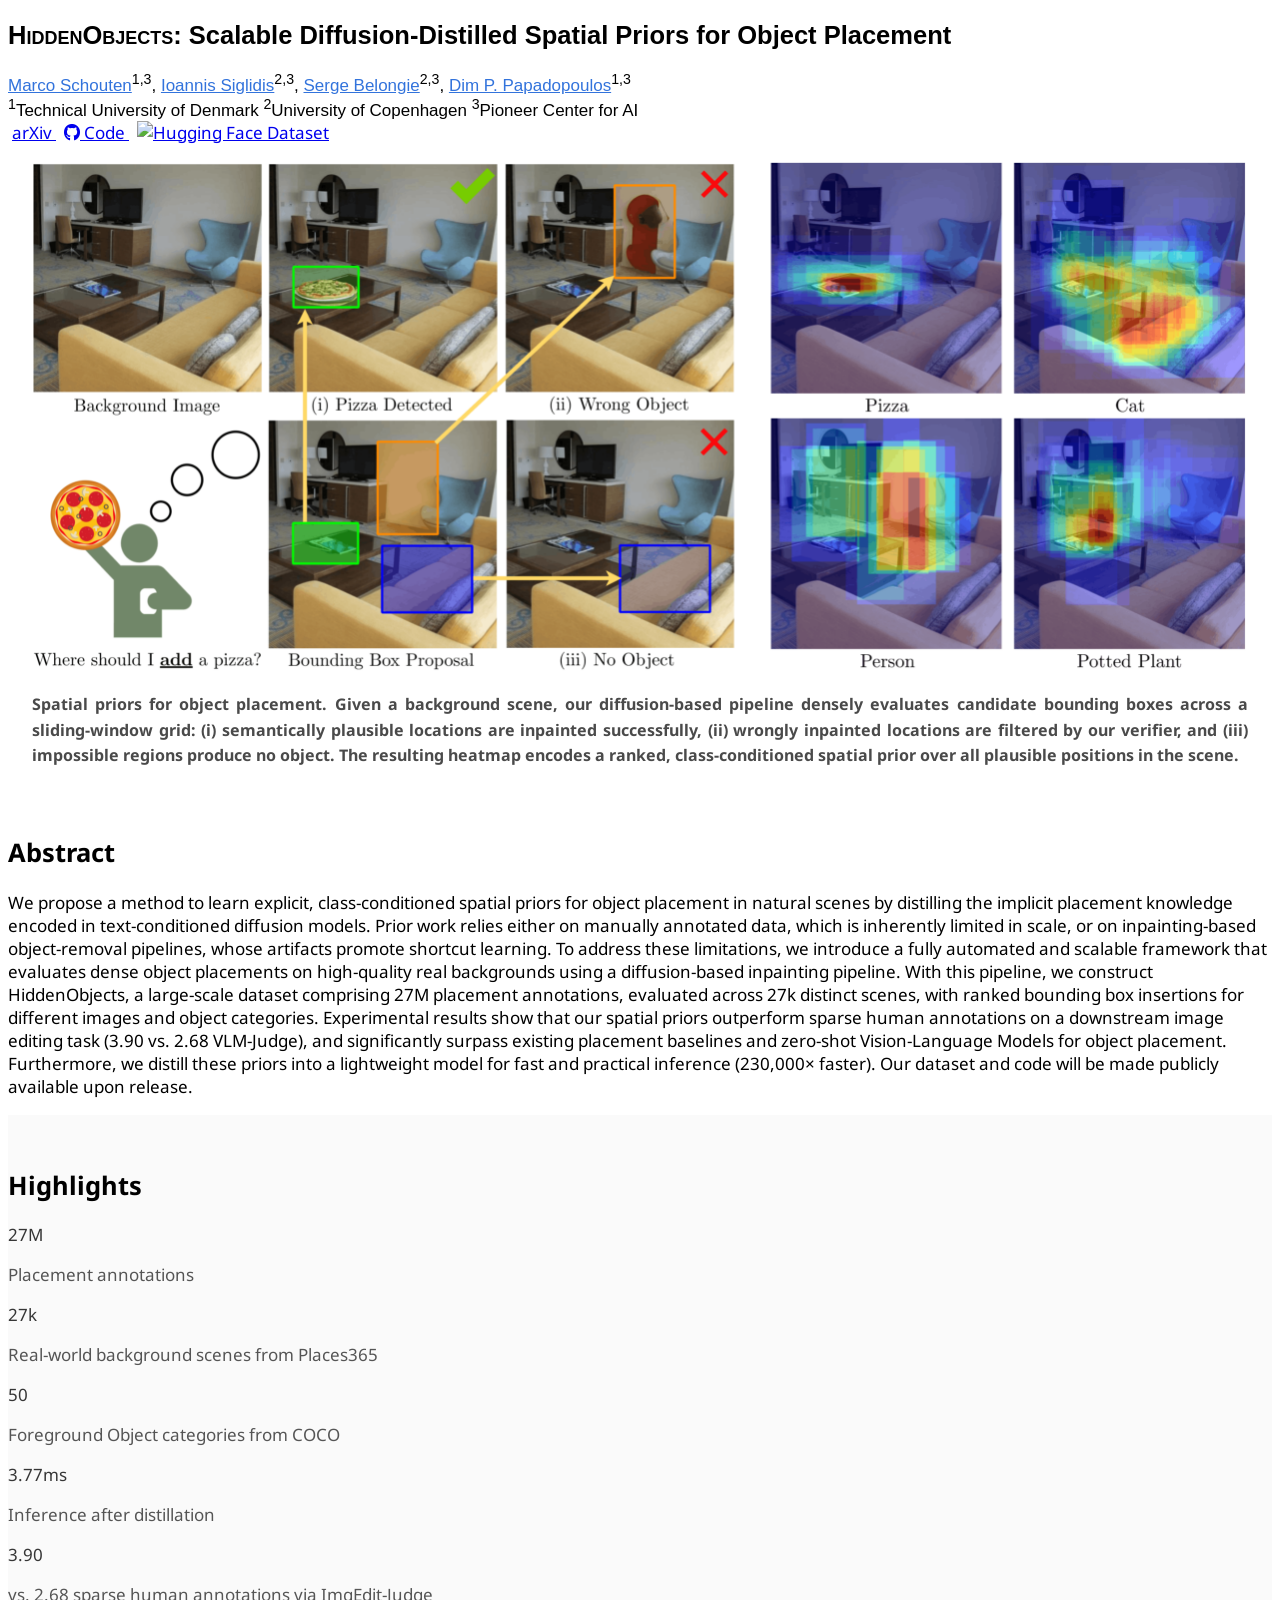
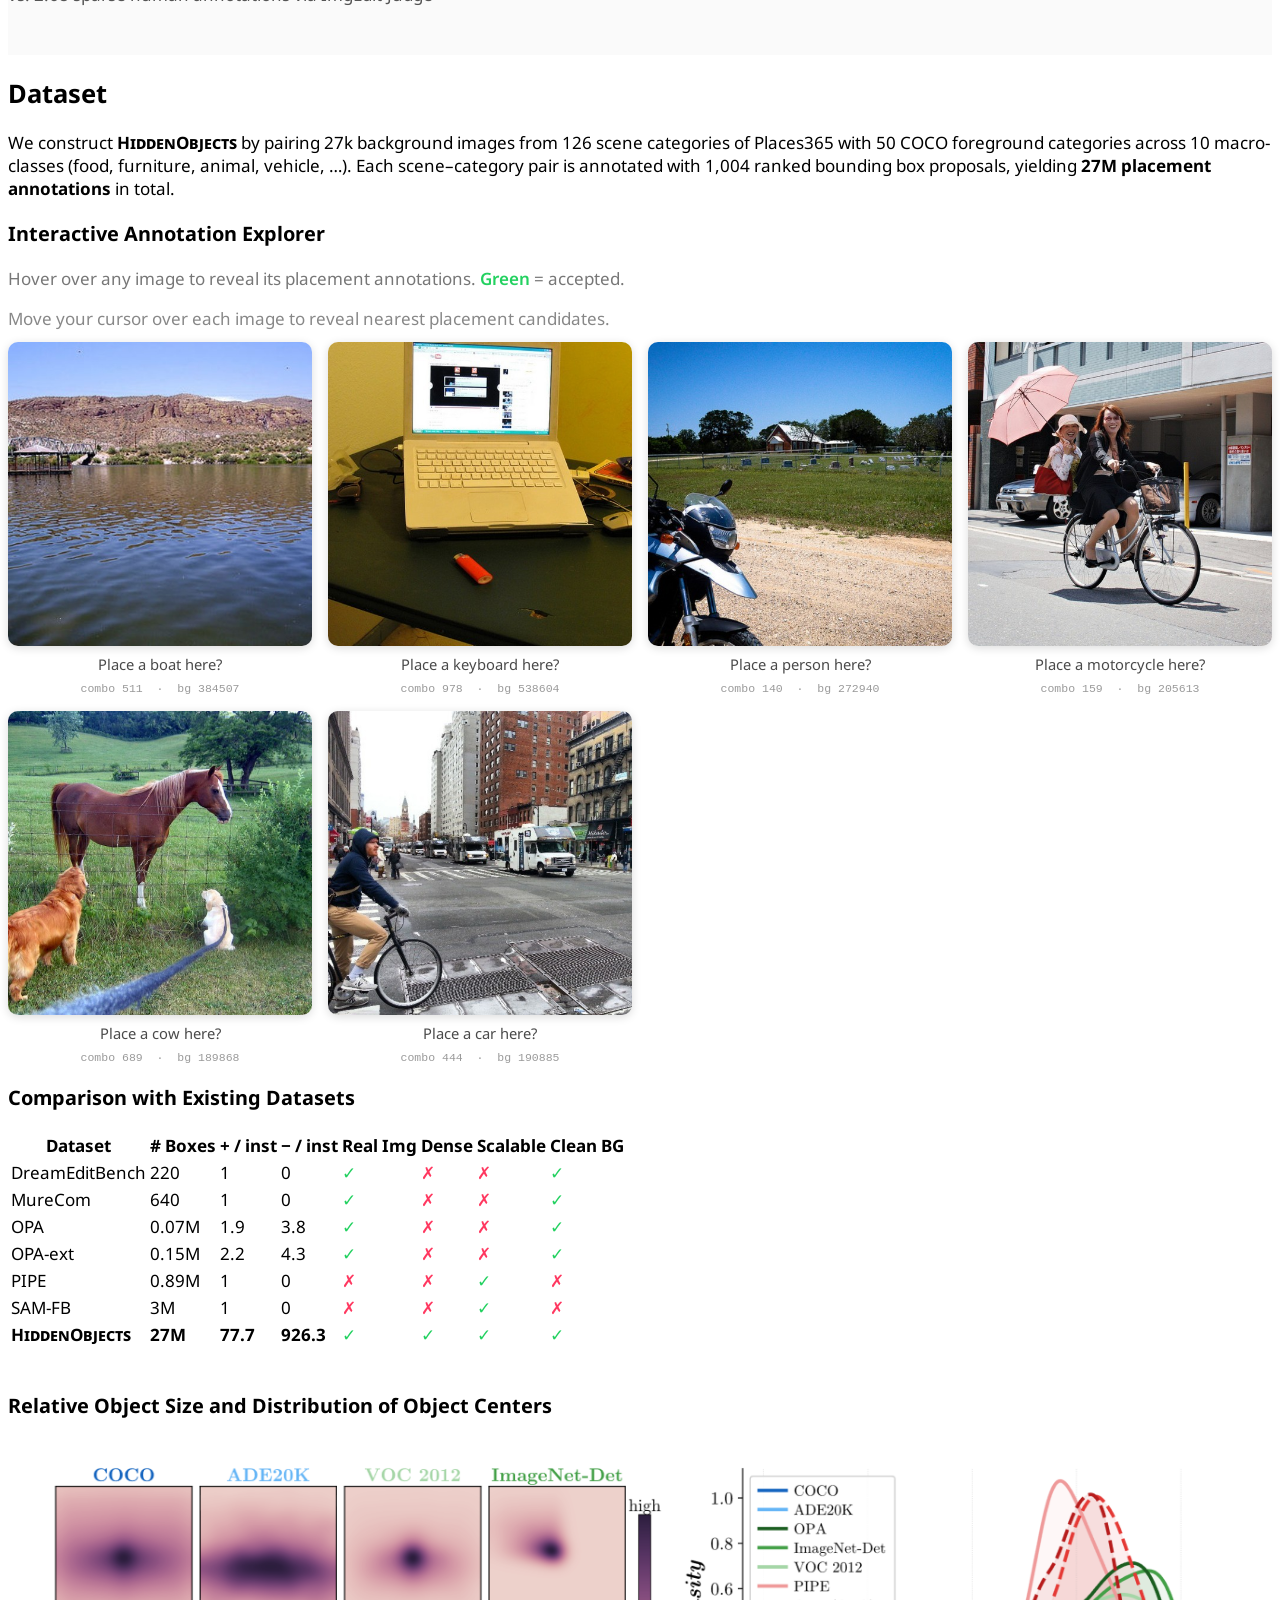
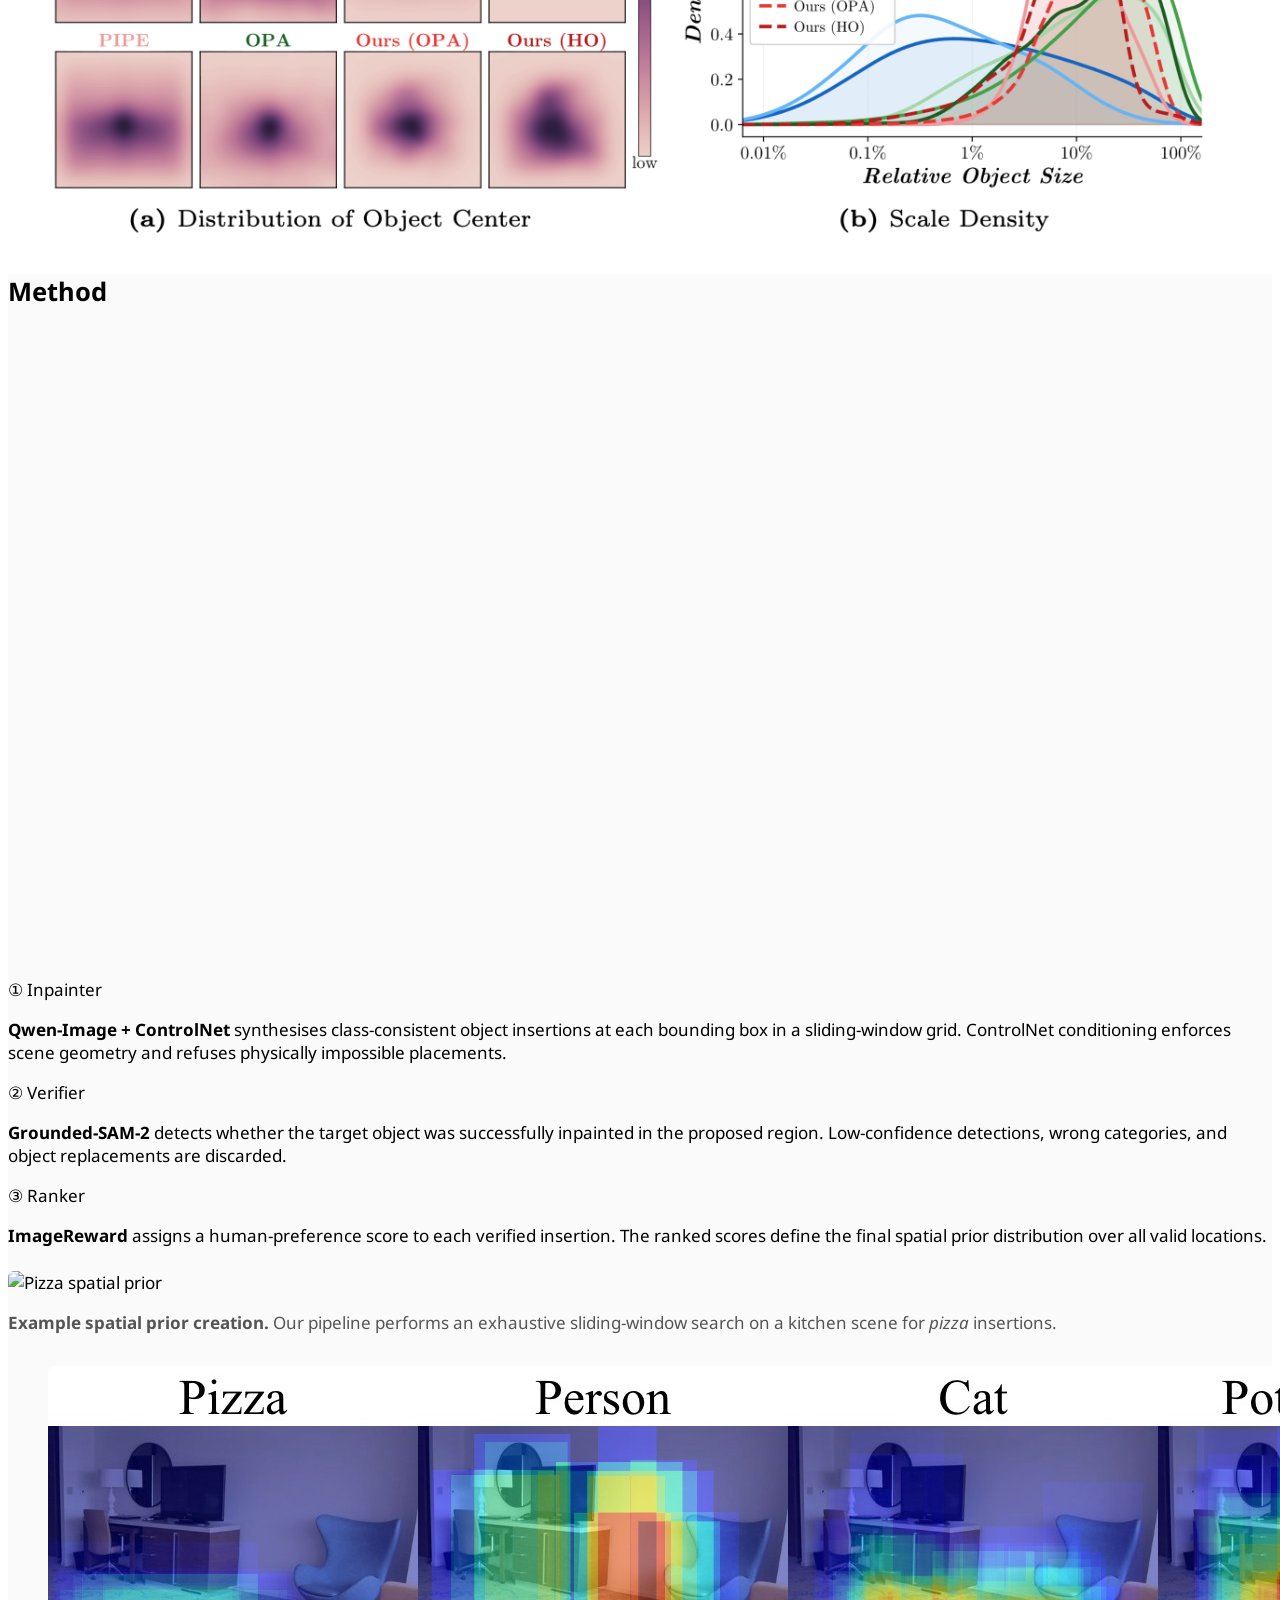
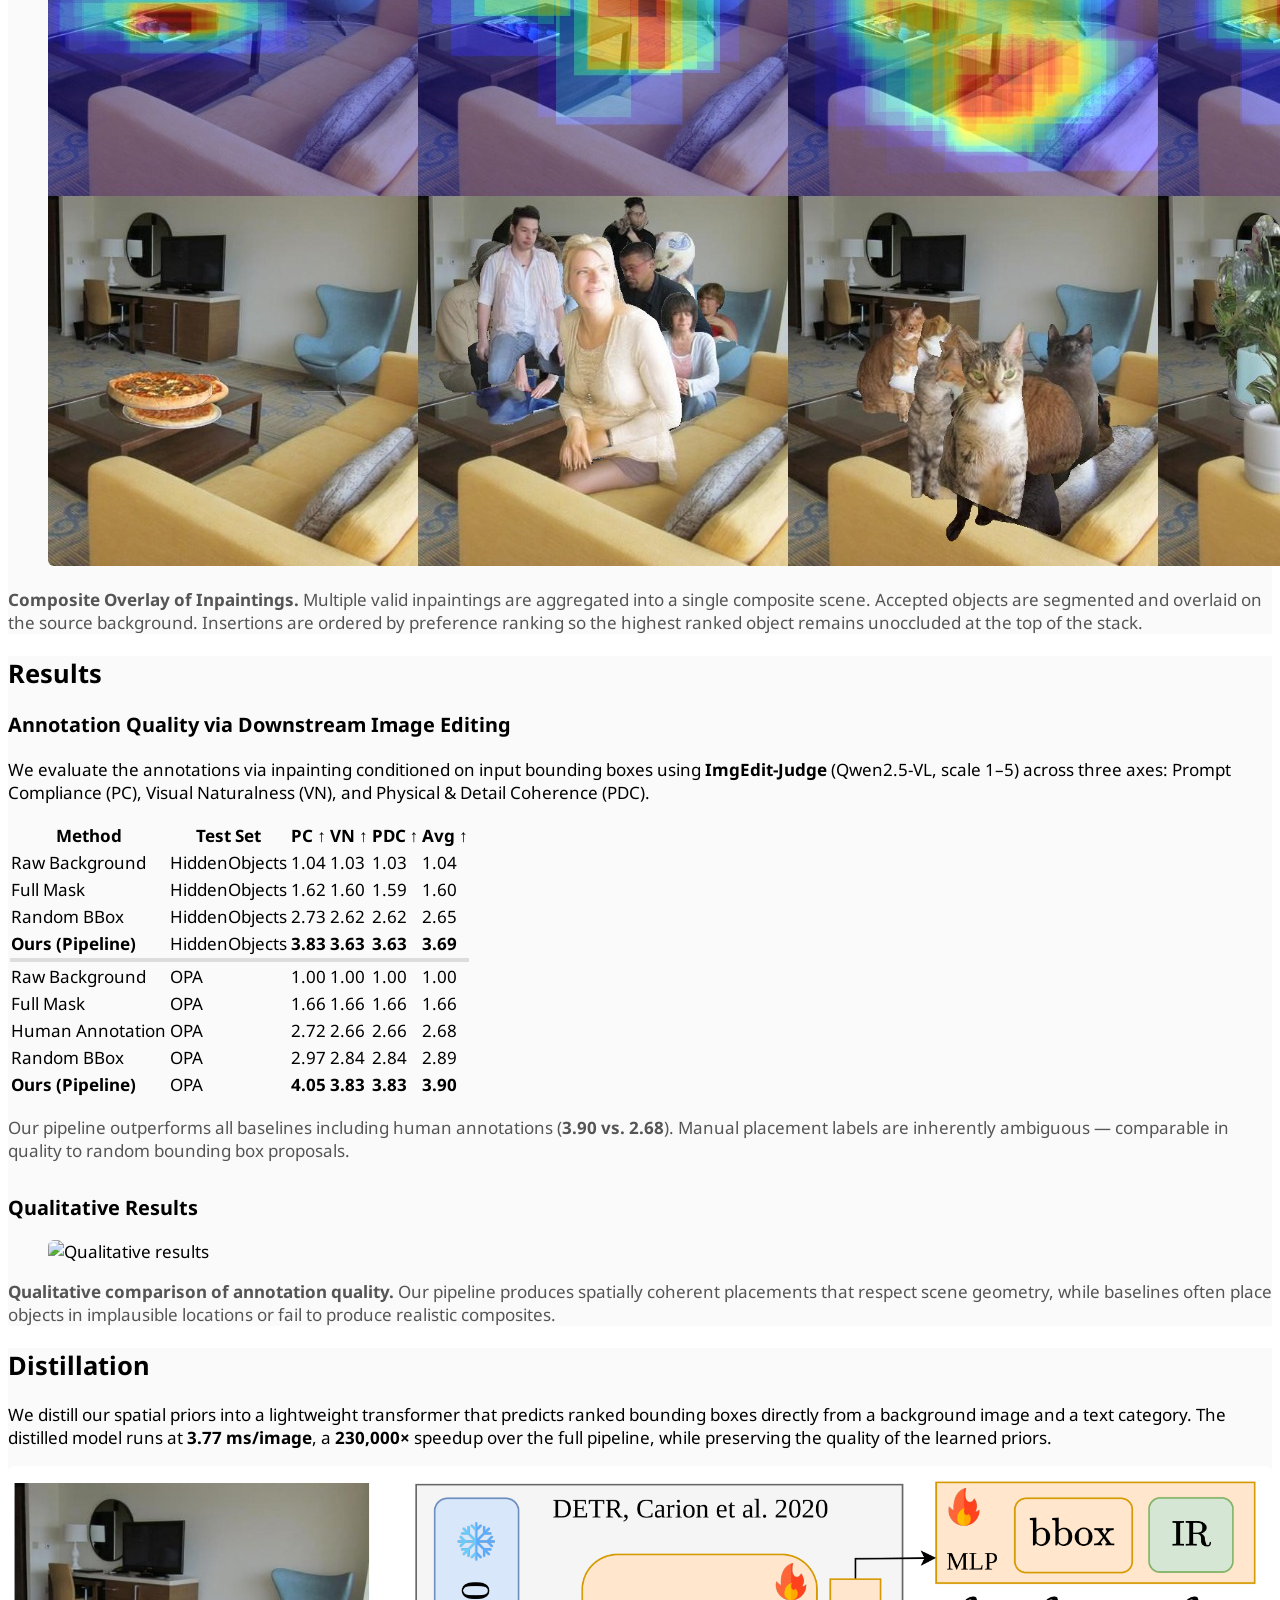
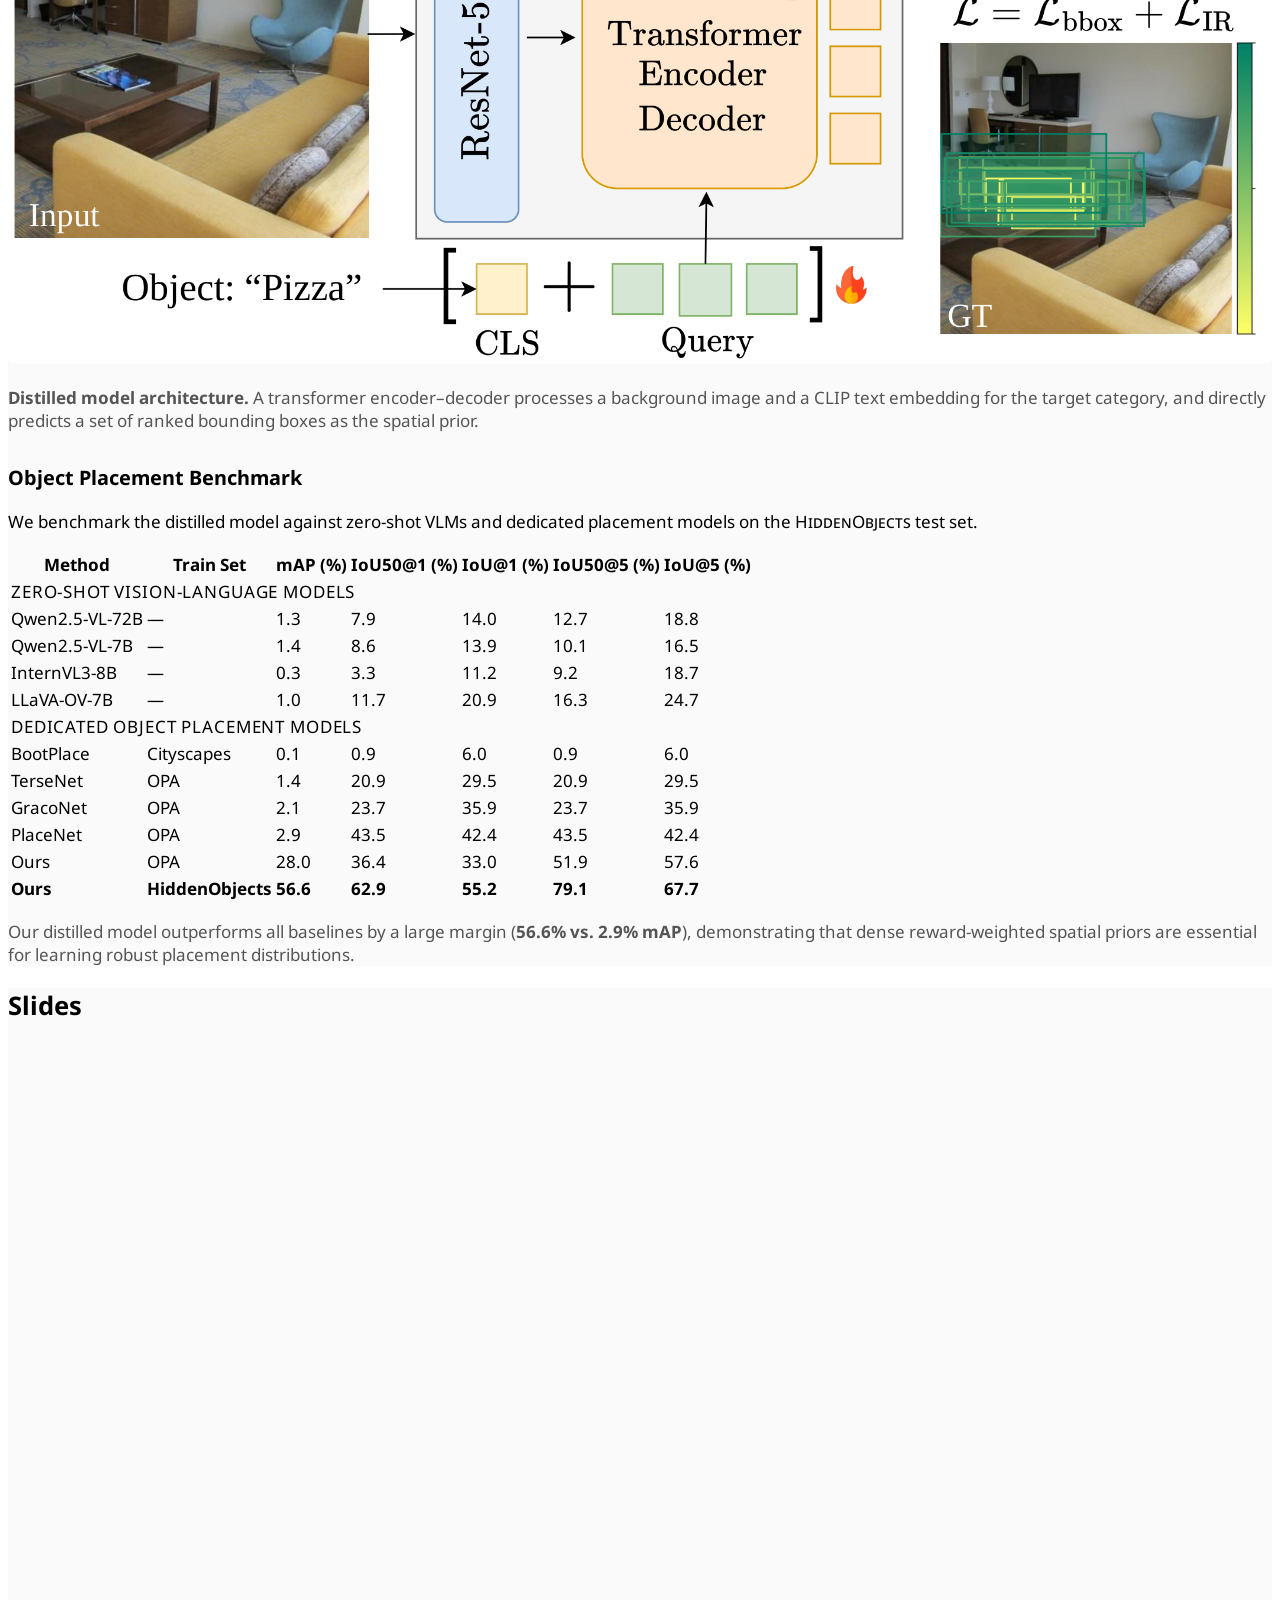
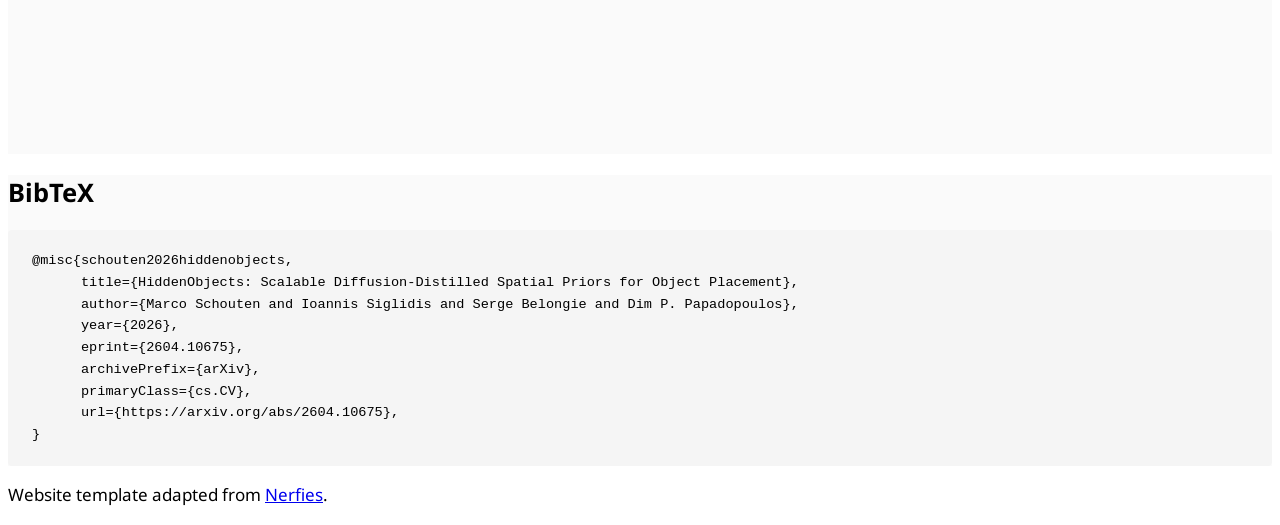
==== commit c56dfb0f: "Merge branch 'main' of https://github.com/hidden-objects/hidden-objects.github.io" ====
--- a/index.html
+++ b/index.html
@@ -59,8 +59,9 @@
 
             <div class="is-size-5 publication-authors">
               <span class="author-block"><sup>1</sup>Technical University of Denmark</span>
-              <span class="author-block"><sup>2</sup>Pioneer Center for AI</span>
-              <span class="author-block"><sup>3</sup>University of Copenhagen</span>
+              <span class="author-block"><sup>2</sup>University of Copenhagen</span>
+              <span class="author-block"><sup>3</sup>Pioneer Center for AI</span>
+
 
             </div>
 
@@ -79,8 +80,7 @@
 
                 <!-- Code -->
                 <span class="link-block">
-                  <a href="https://github.com/marcoschouten/hidden-objects" target="_blank"
-                    rel="noopener noreferrer">
+                  <a href="https://github.com/marcoschouten/hidden-objects" target="_blank" rel="noopener noreferrer">
                     <span class="button is-normal is-rounded is-dark" title="Hidden Objects Code">
                       <span class="icon"><i class="fab fa-github"></i></span>
                       <span>Code</span>
@@ -918,4 +918,4 @@
 
 </body>
 
-</html>
+</html>
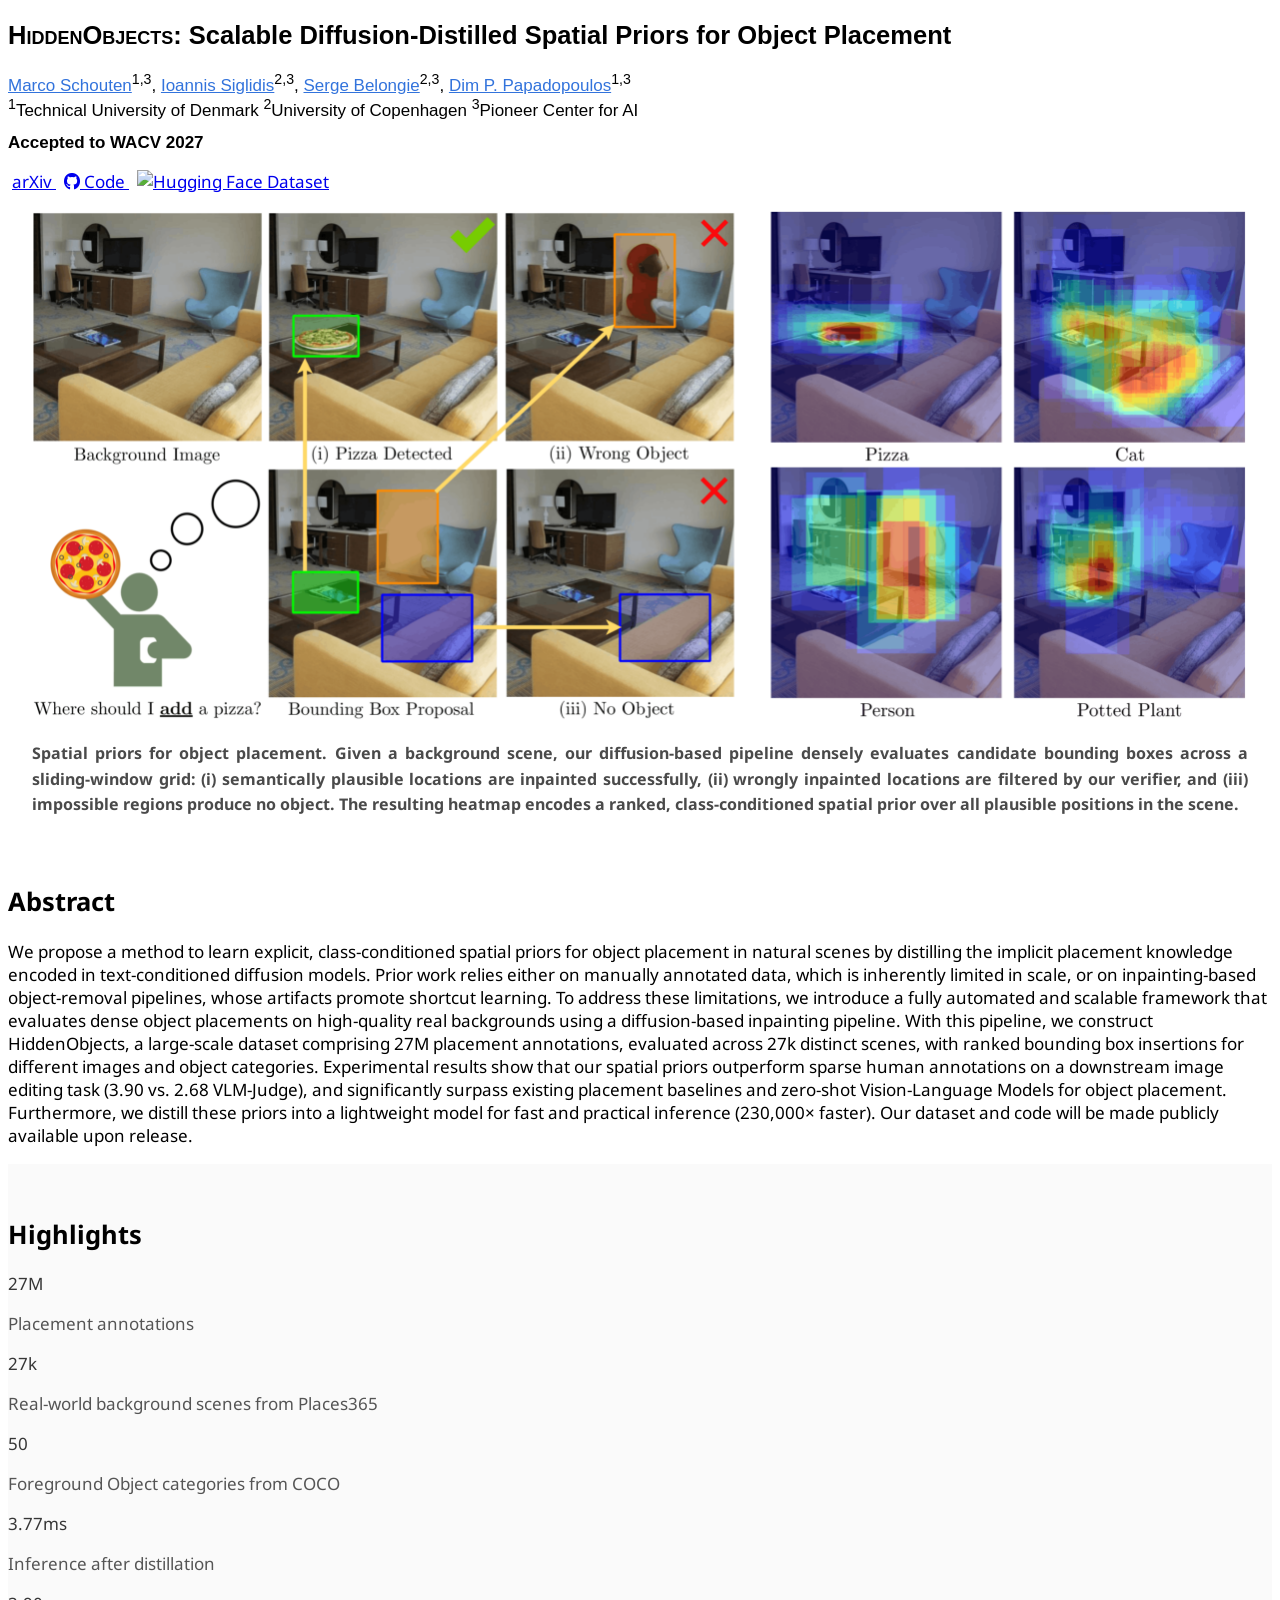
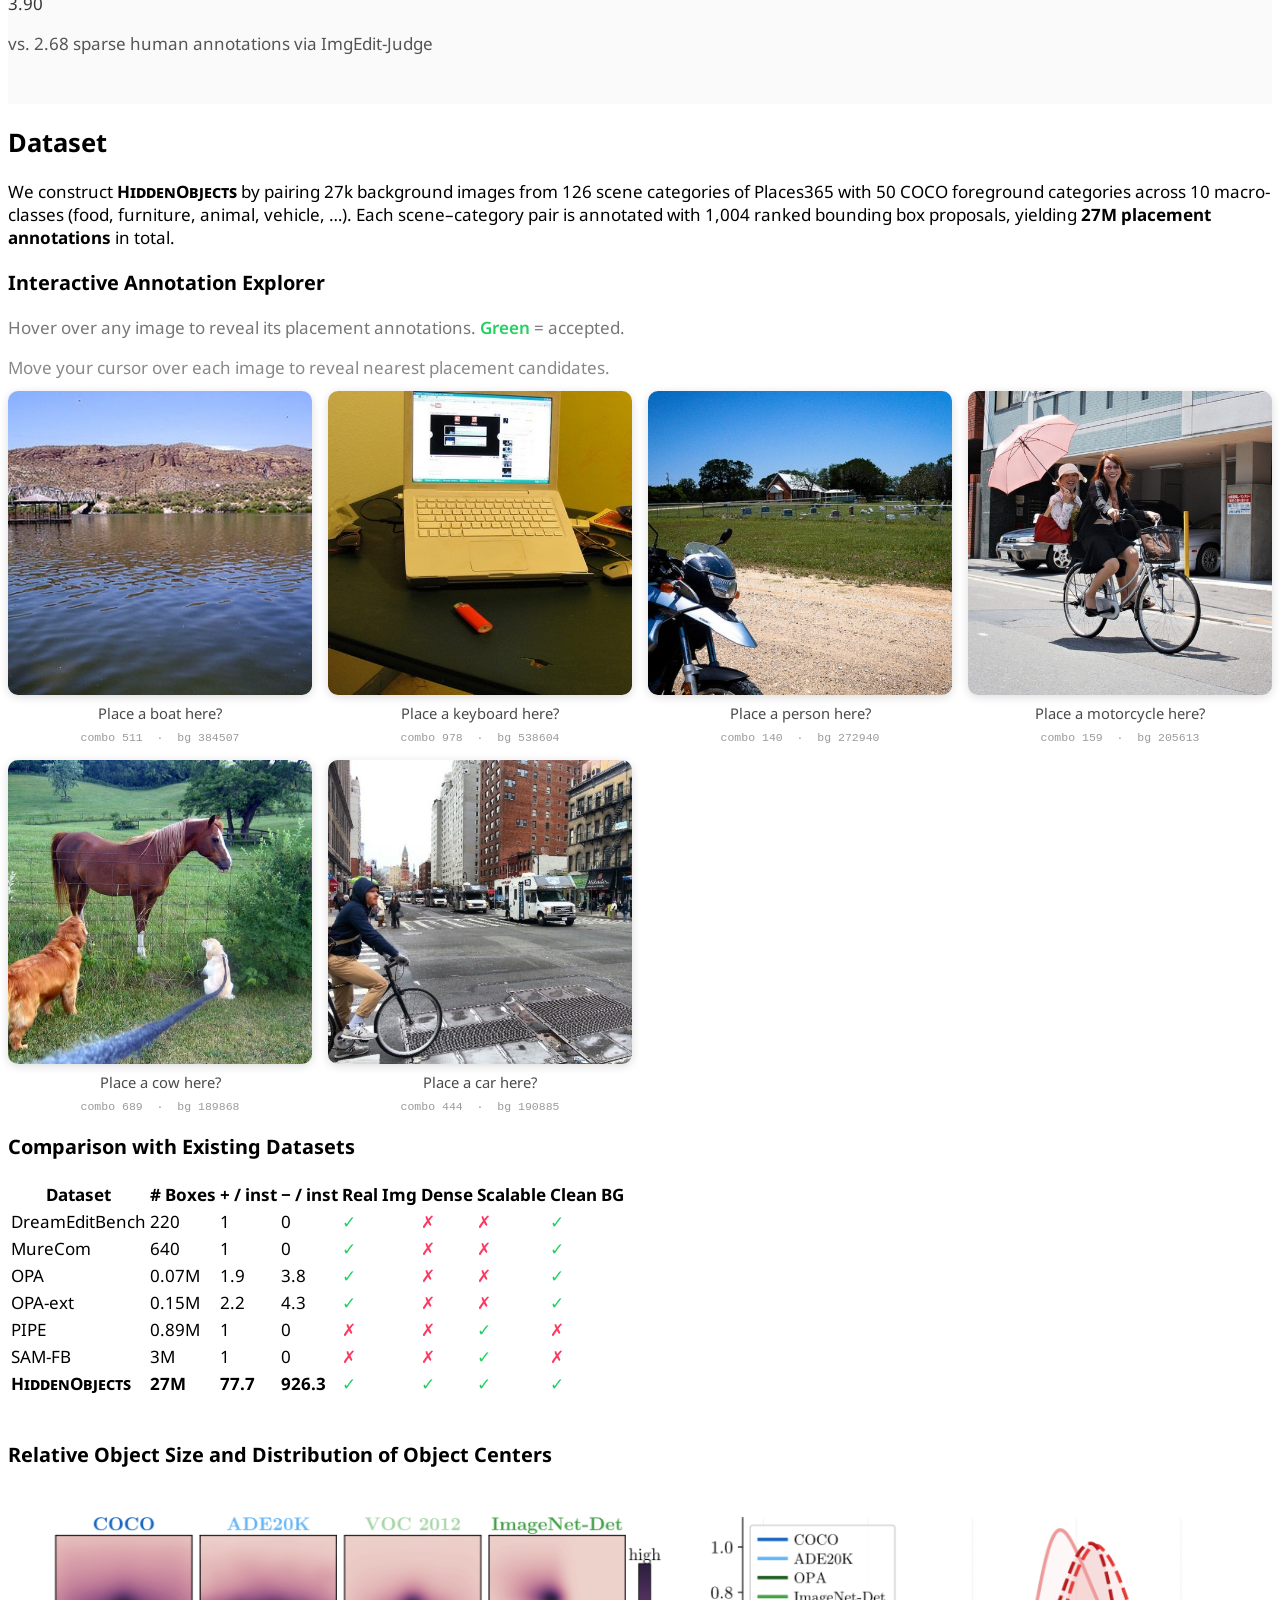
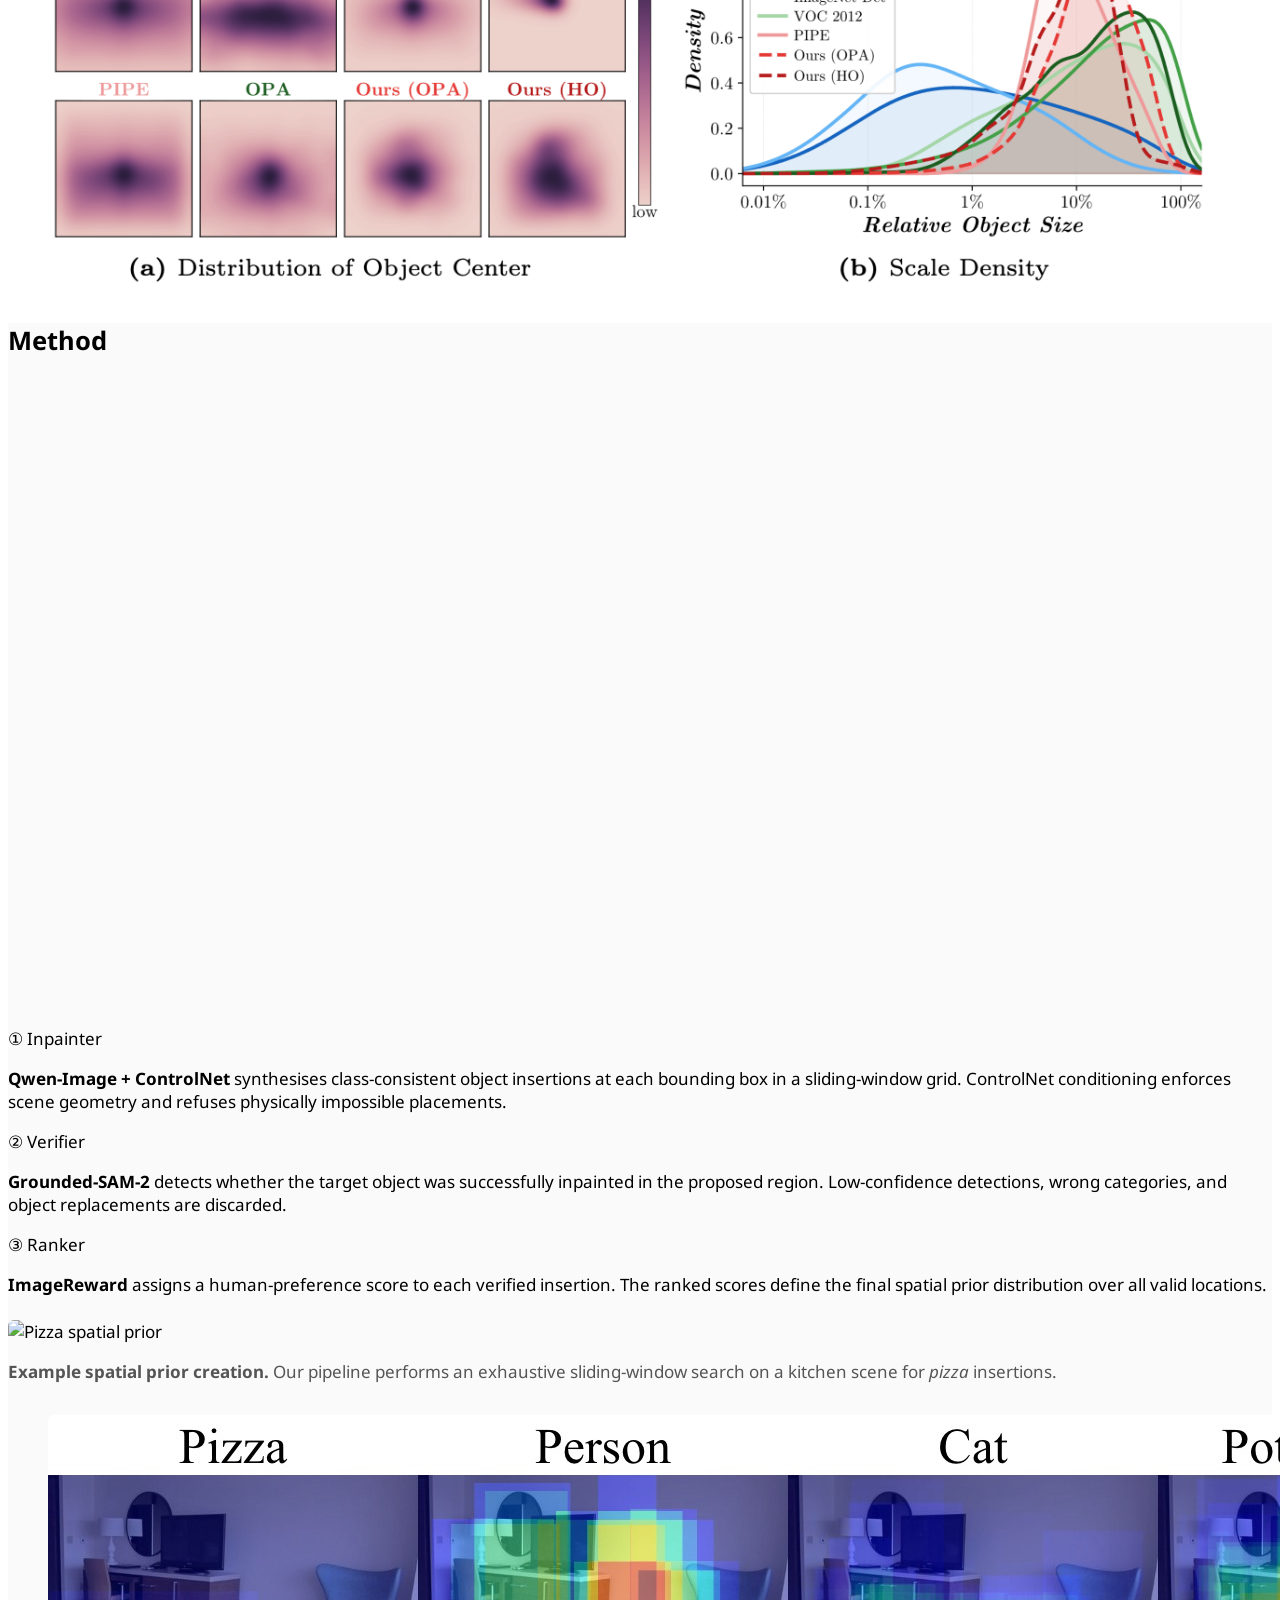
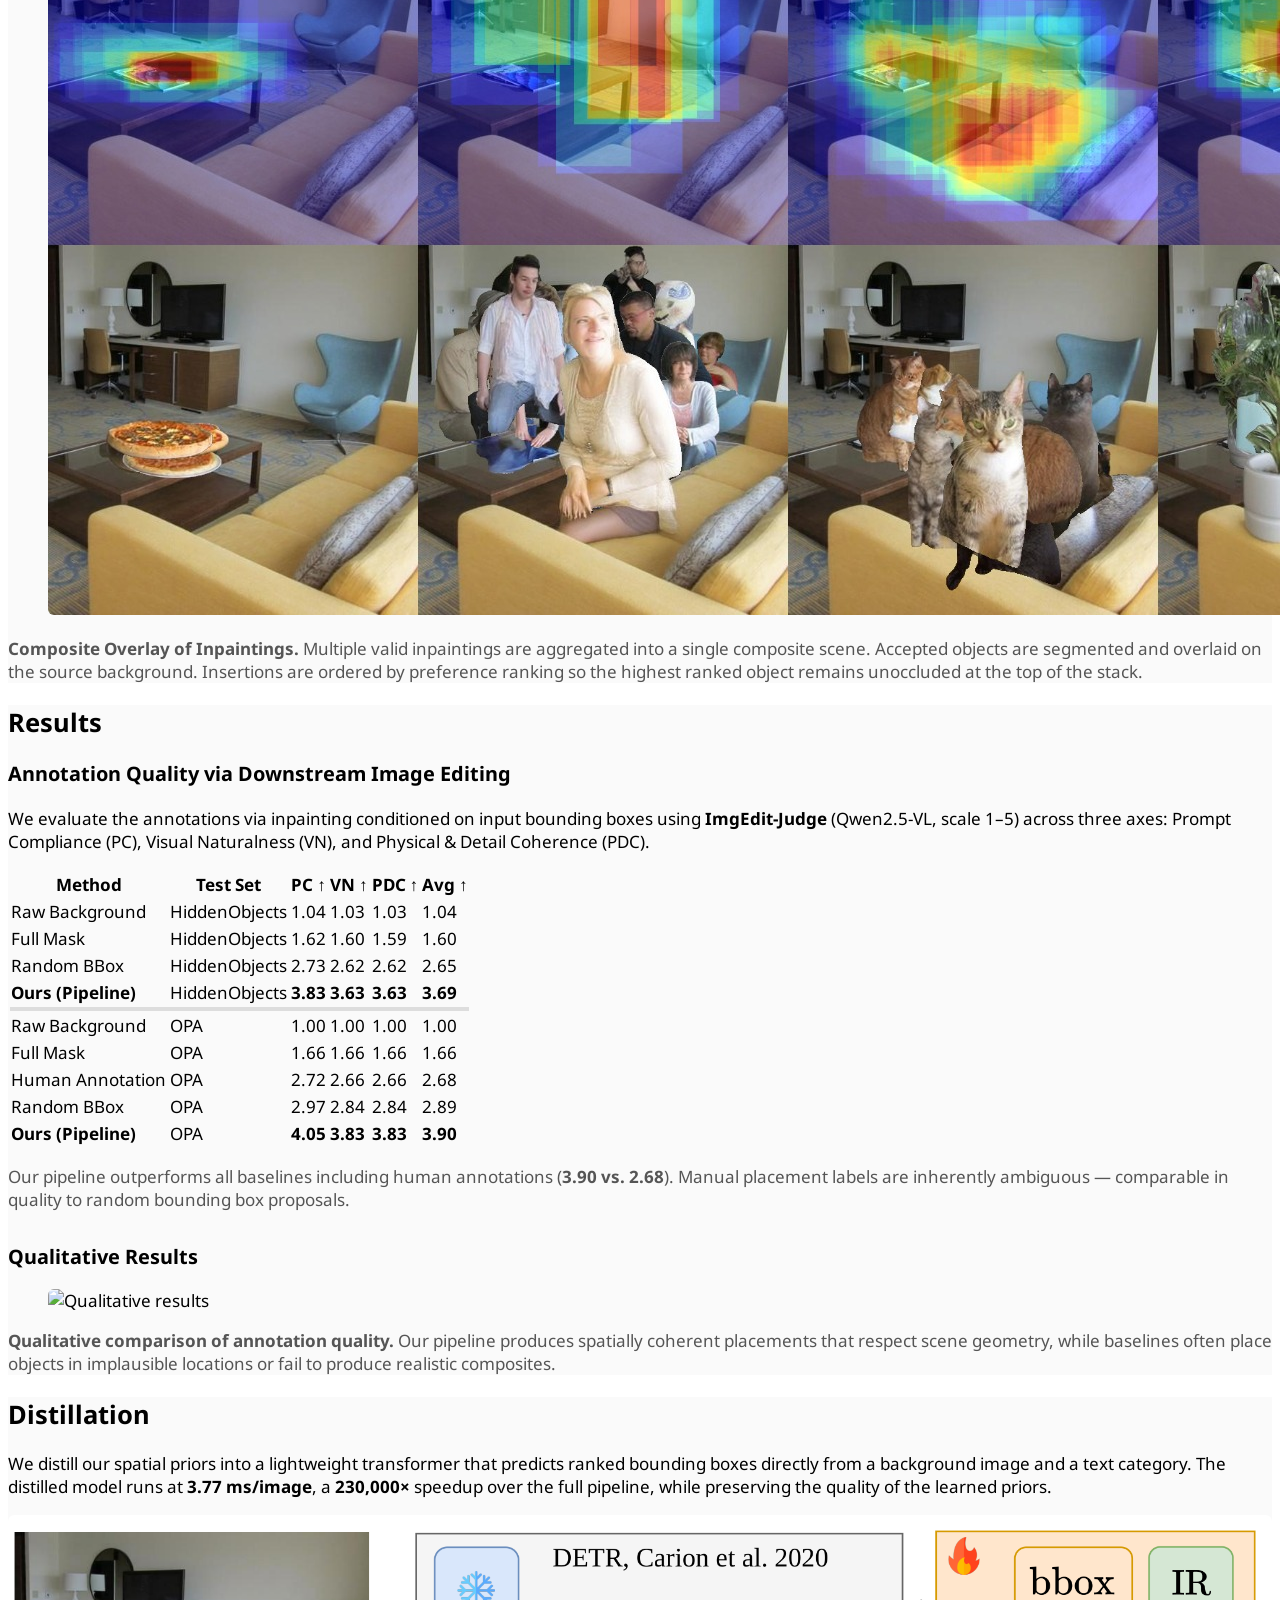
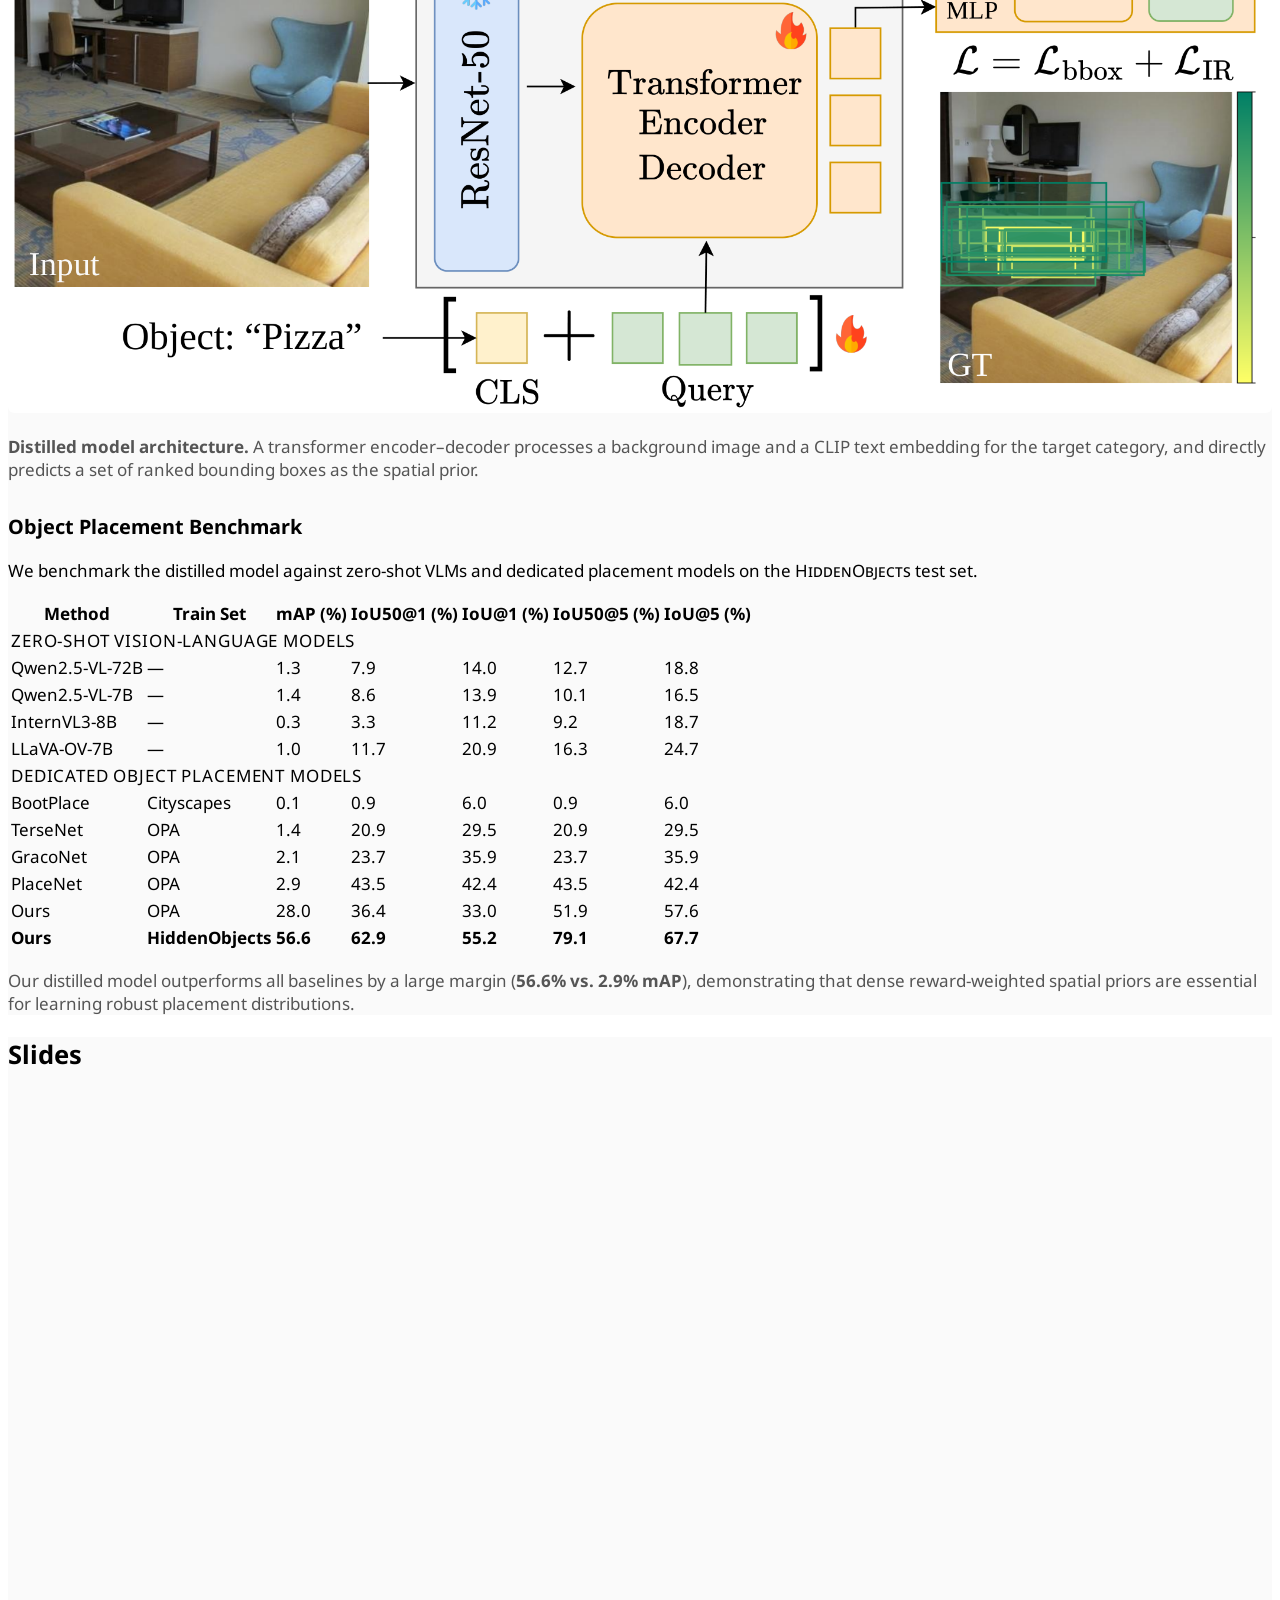
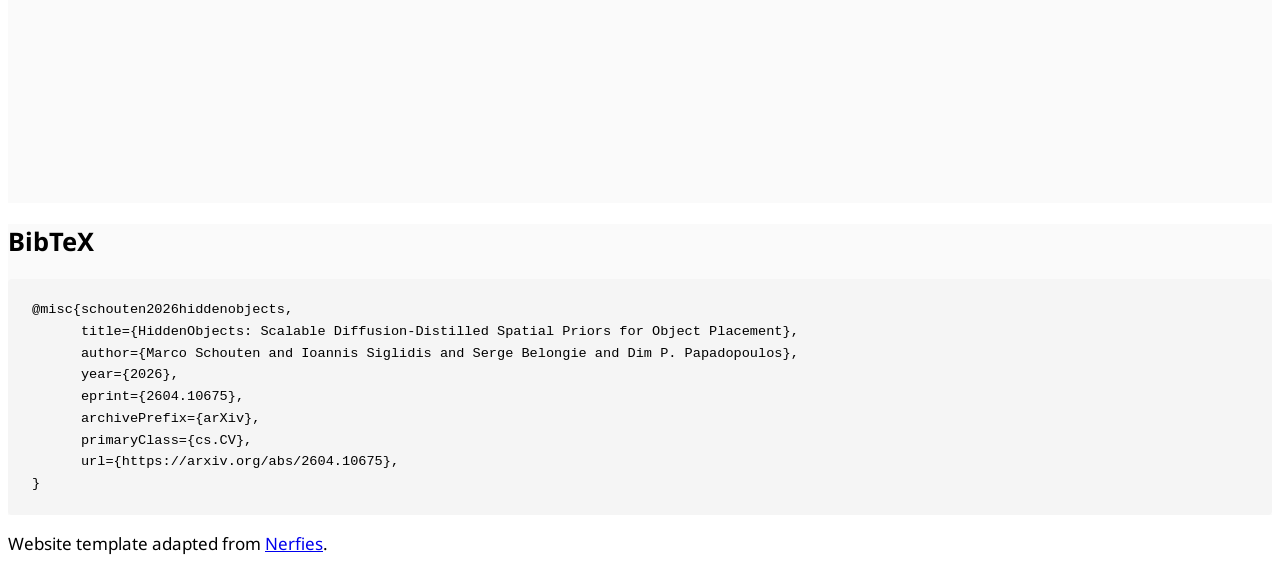
==== commit 307b3532: "update" ====
--- a/index.html
+++ b/index.html
@@ -6,17 +6,17 @@
   <meta name="viewport" content="width=device-width, initial-scale=1.0" />
   <title>HiddenObjects | Scalable Spatial Priors for Object Placement</title>
   <meta name="description"
-    content="HiddenObjects is a large-scale benchmark and model for class-conditioned object placement, with dense spatial priors distilled from diffusion-based inpainting." />
+    content="HiddenObjects, accepted to WACV 2027, is a large-scale benchmark and model for class-conditioned object placement, with dense spatial priors distilled from diffusion-based inpainting." />
   <meta name="theme-color" content="#ffffff" />
   <meta property="og:title" content="HiddenObjects" />
   <meta property="og:description"
-    content="Scalable diffusion-distilled spatial priors for object placement, with 27M placement annotations." />
+    content="Accepted to WACV 2027. Scalable diffusion-distilled spatial priors for object placement, with 27M placement annotations." />
   <meta property="og:type" content="website" />
   <meta property="og:image" content="assets/teaser_full.png" />
   <meta name="twitter:card" content="summary_large_image" />
   <meta name="twitter:title" content="HiddenObjects" />
   <meta name="twitter:description"
-    content="Scalable diffusion-distilled spatial priors for object placement, with 27M placement annotations." />
+    content="Accepted to WACV 2027. Scalable diffusion-distilled spatial priors for object placement, with 27M placement annotations." />
   <link rel="preconnect" href="https://fonts.googleapis.com" />
   <link rel="preconnect" href="https://fonts.gstatic.com" crossorigin />
   <link href="https://fonts.googleapis.com/css?family=Google+Sans|Noto+Sans|Castoro" rel="stylesheet" />
@@ -64,6 +64,8 @@
 
 
             </div>
+
+            <p class="is-size-5 publication-venue">Accepted to WACV 2027</p>
 
             <div class="column has-text-centered">
               <div class="publication-links">
@@ -918,4 +920,4 @@
 
 </body>
 
-</html>+</html>
--- a/static/css/style.css
+++ b/static/css/style.css
@@ -19,6 +19,12 @@
 
 .publication-authors a:hover {
   text-decoration: underline;
+}
+
+.publication-venue {
+  margin-top: 0.75rem;
+  font-family: 'Google Sans', sans-serif;
+  font-weight: 600;
 }
 
 .publication-links .link-block {
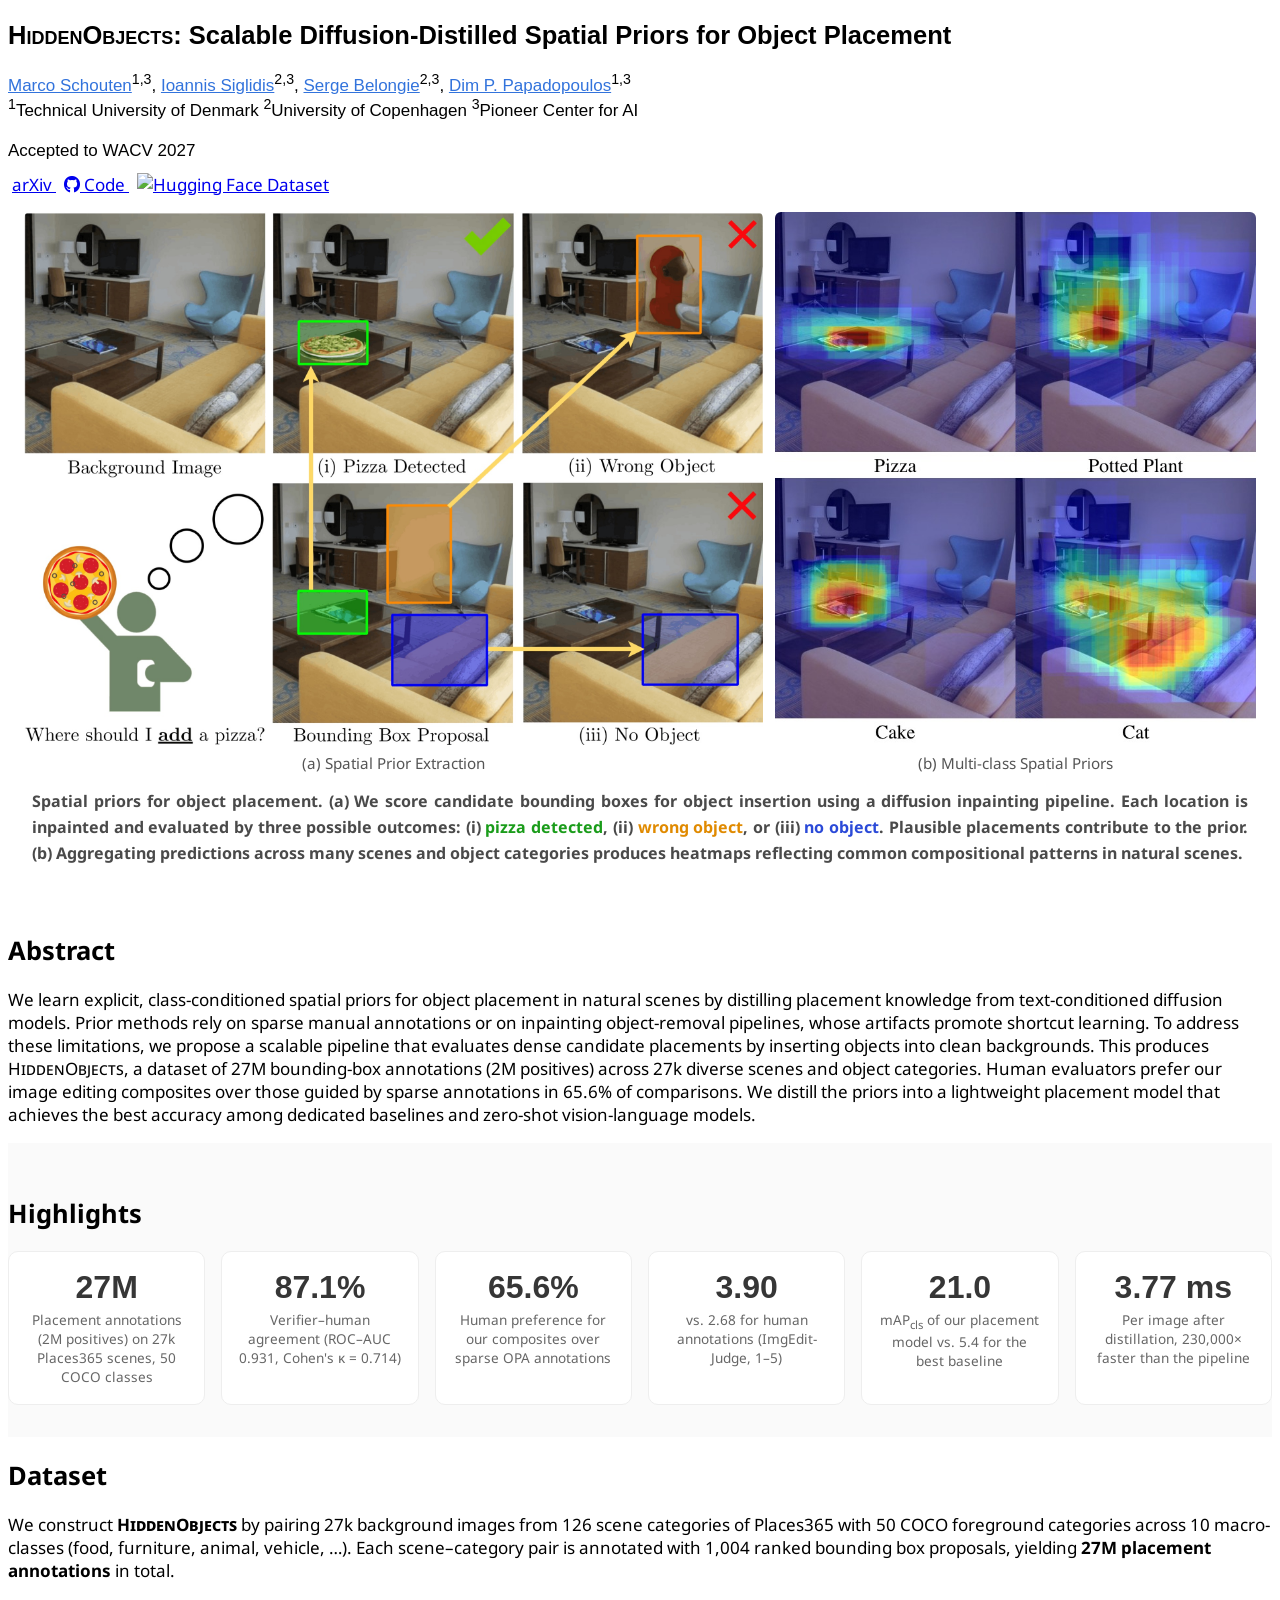
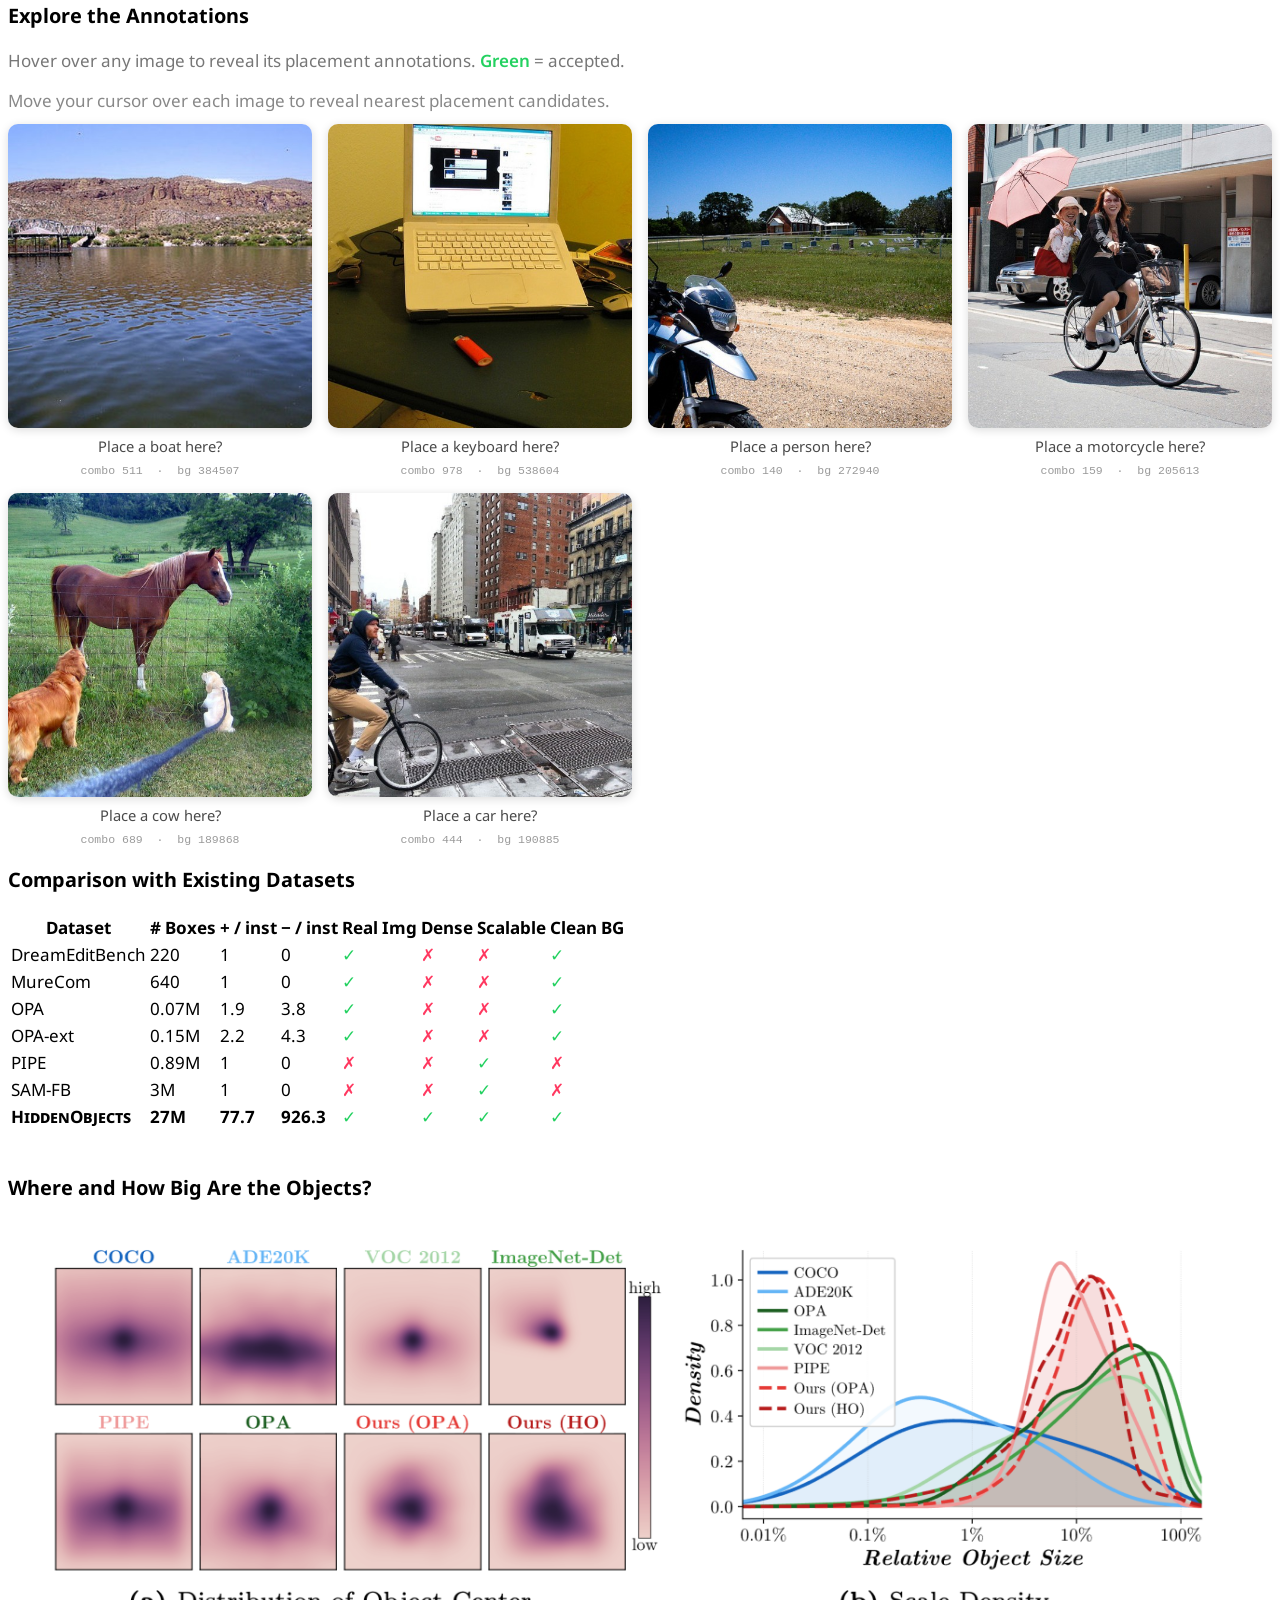
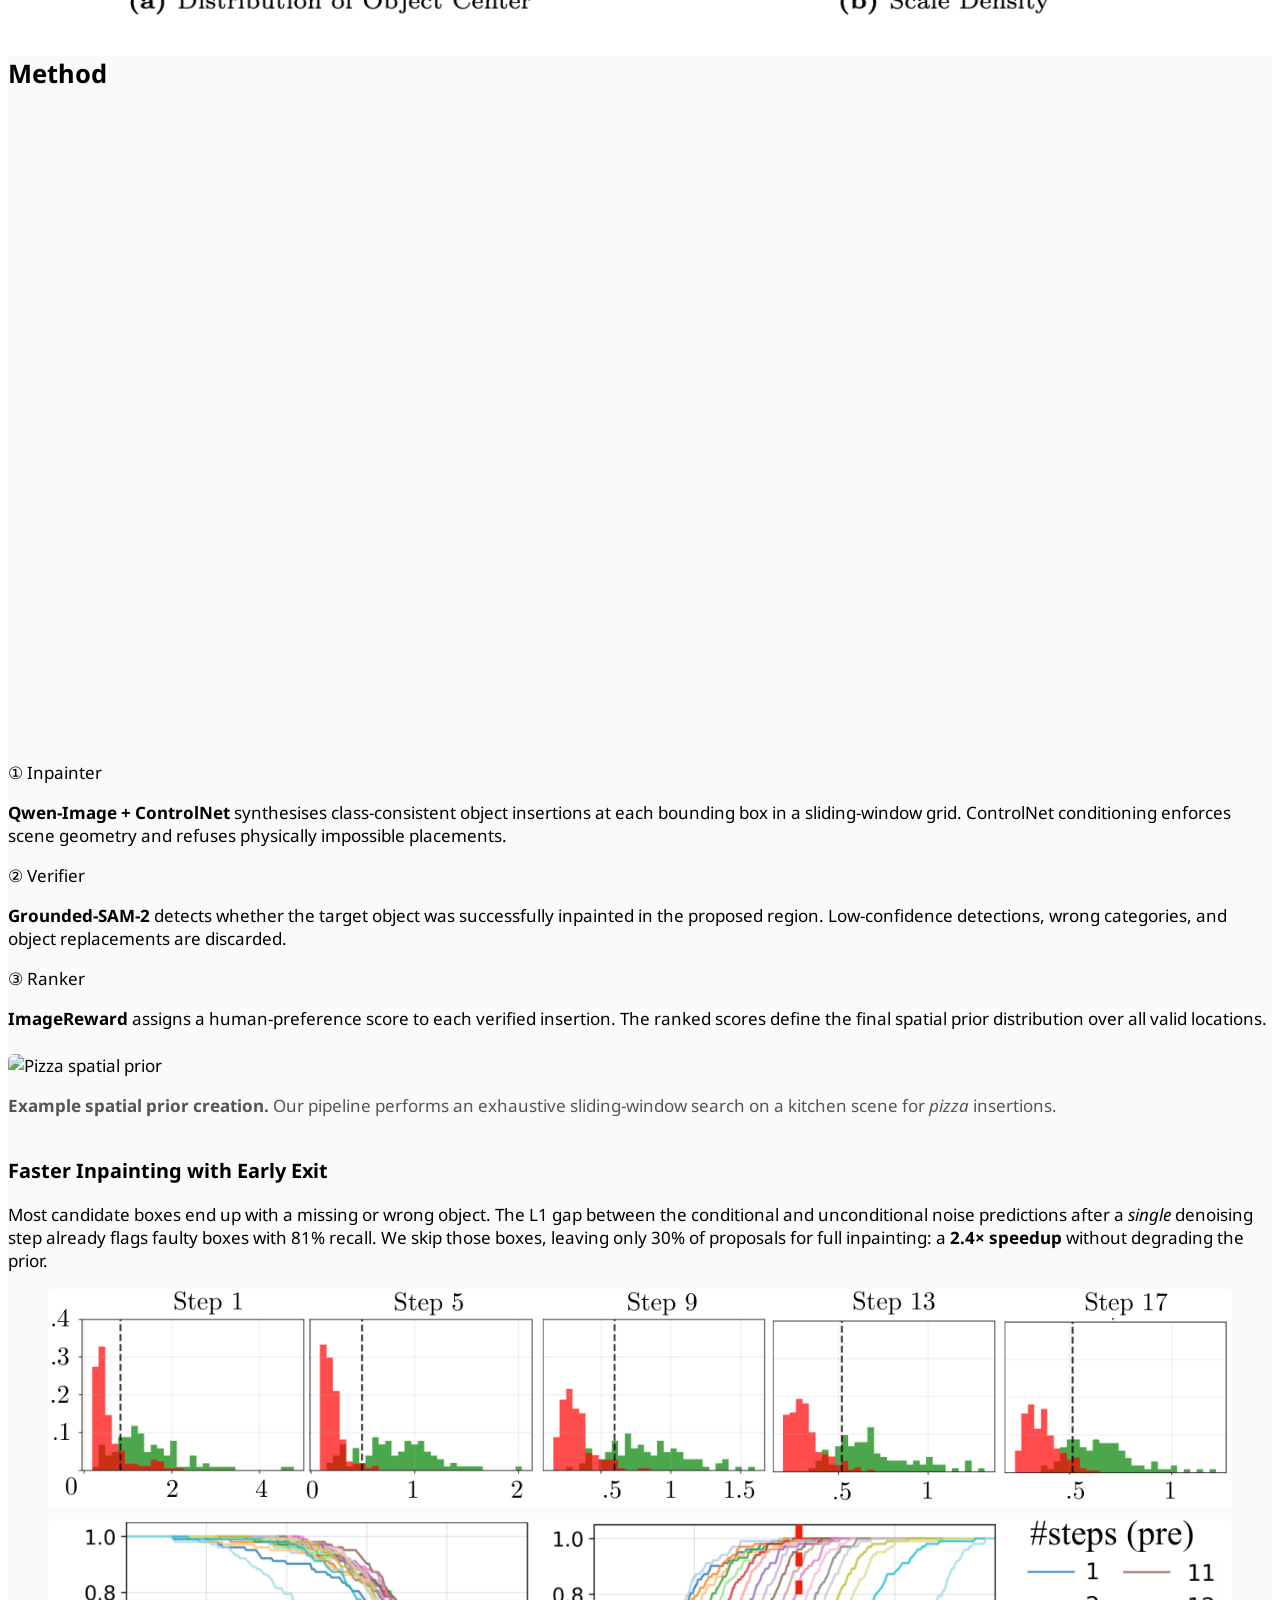
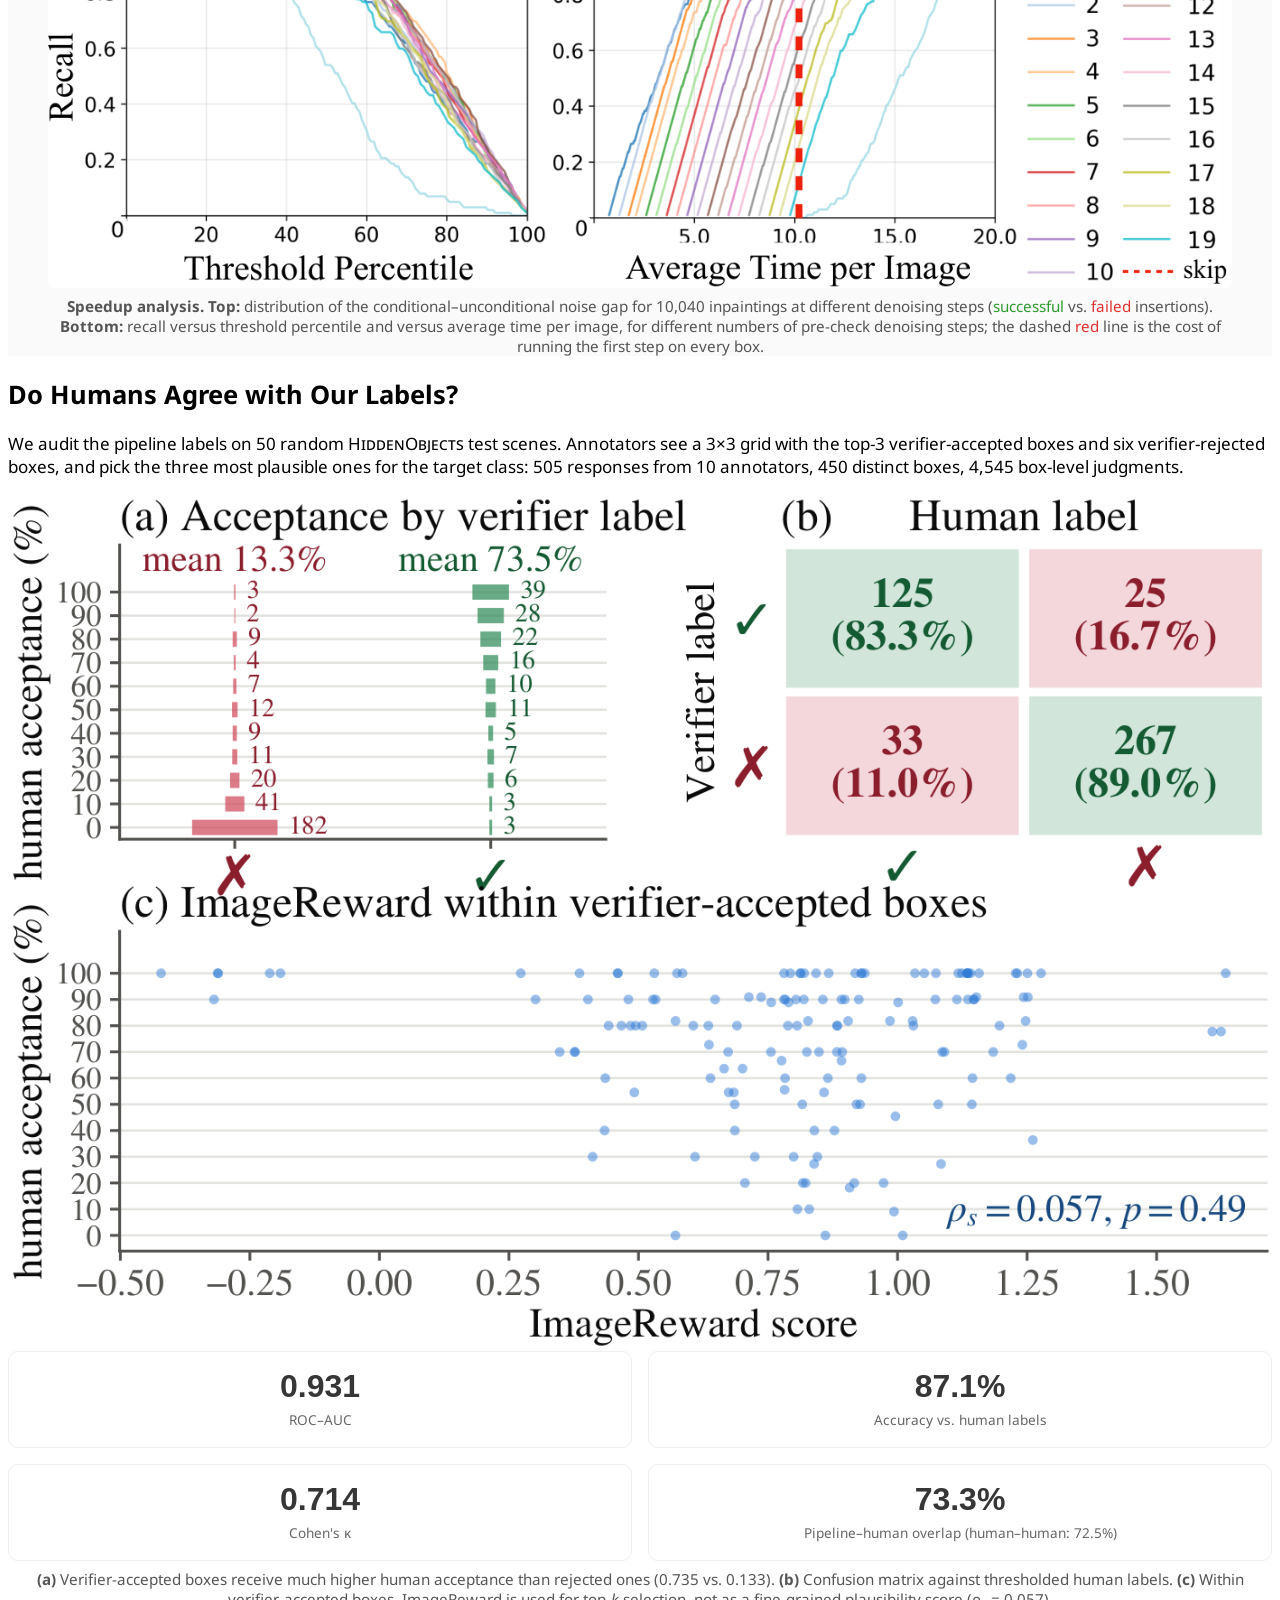
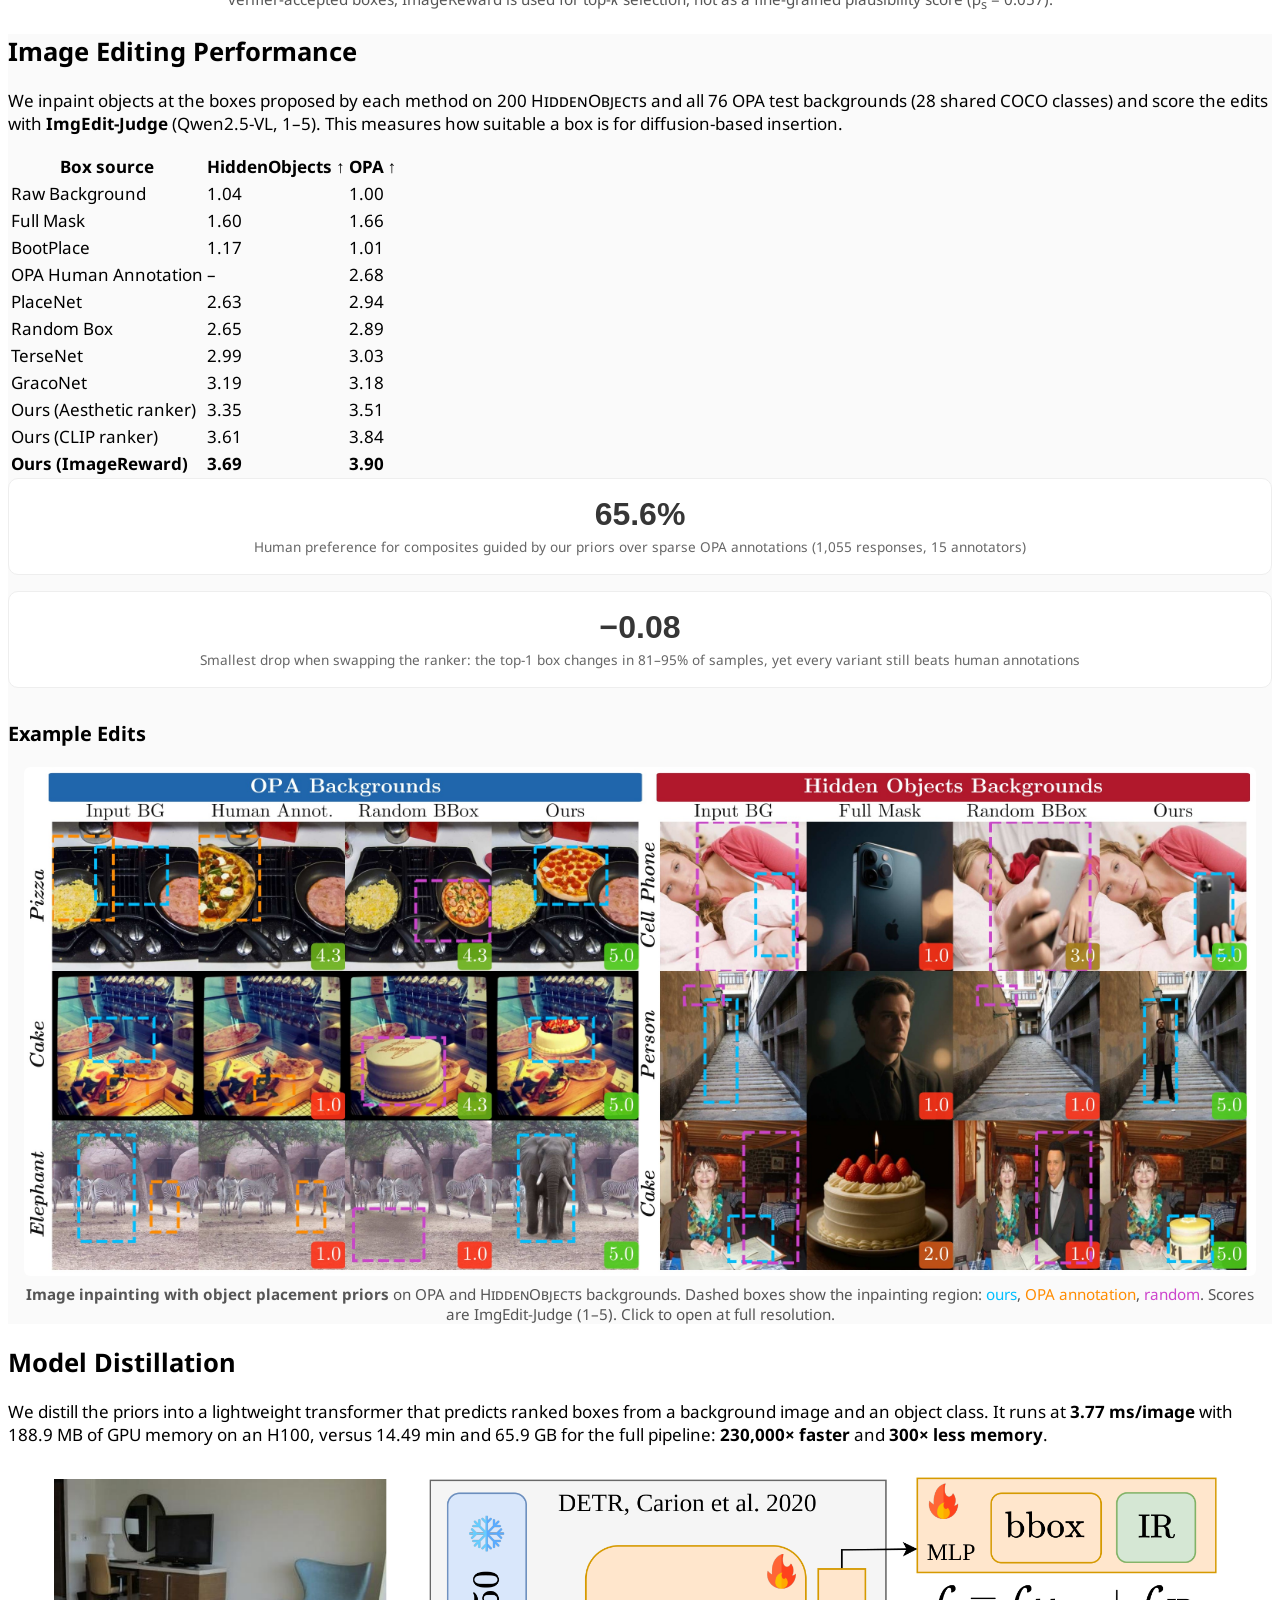
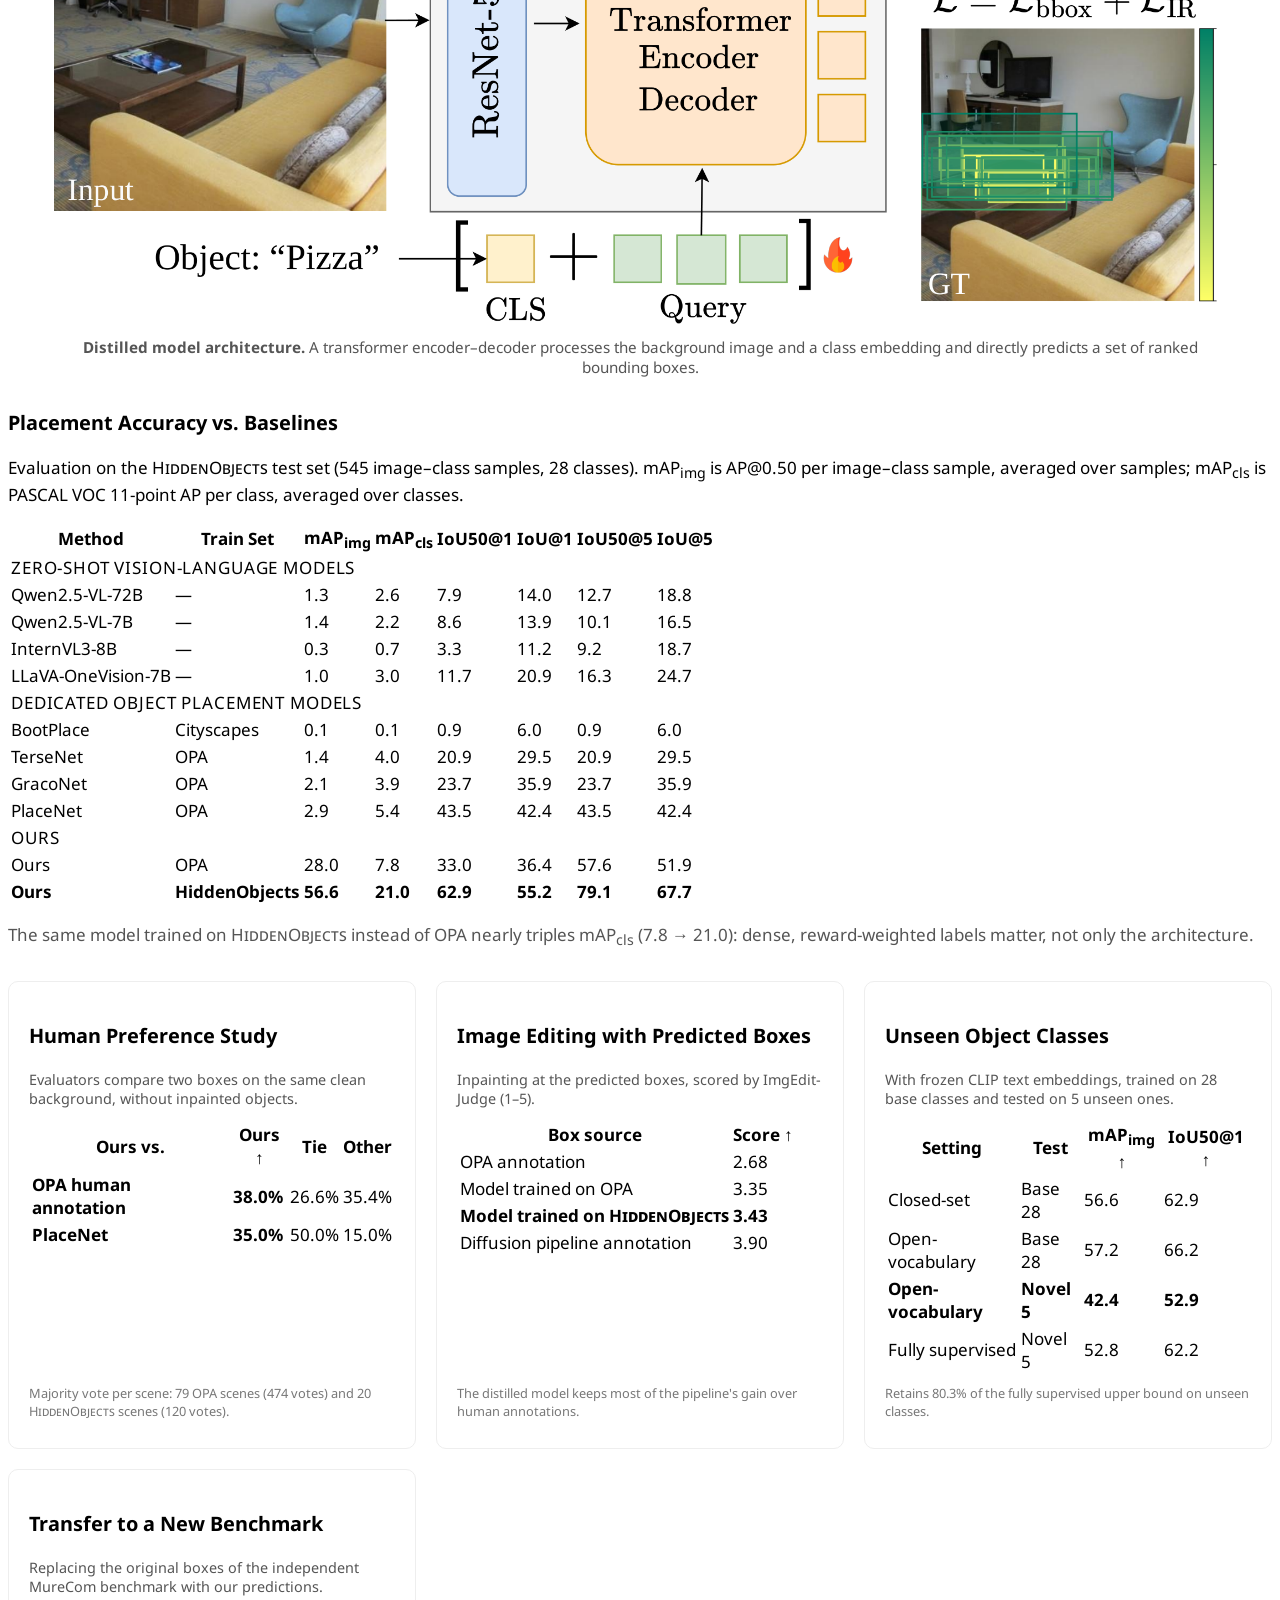
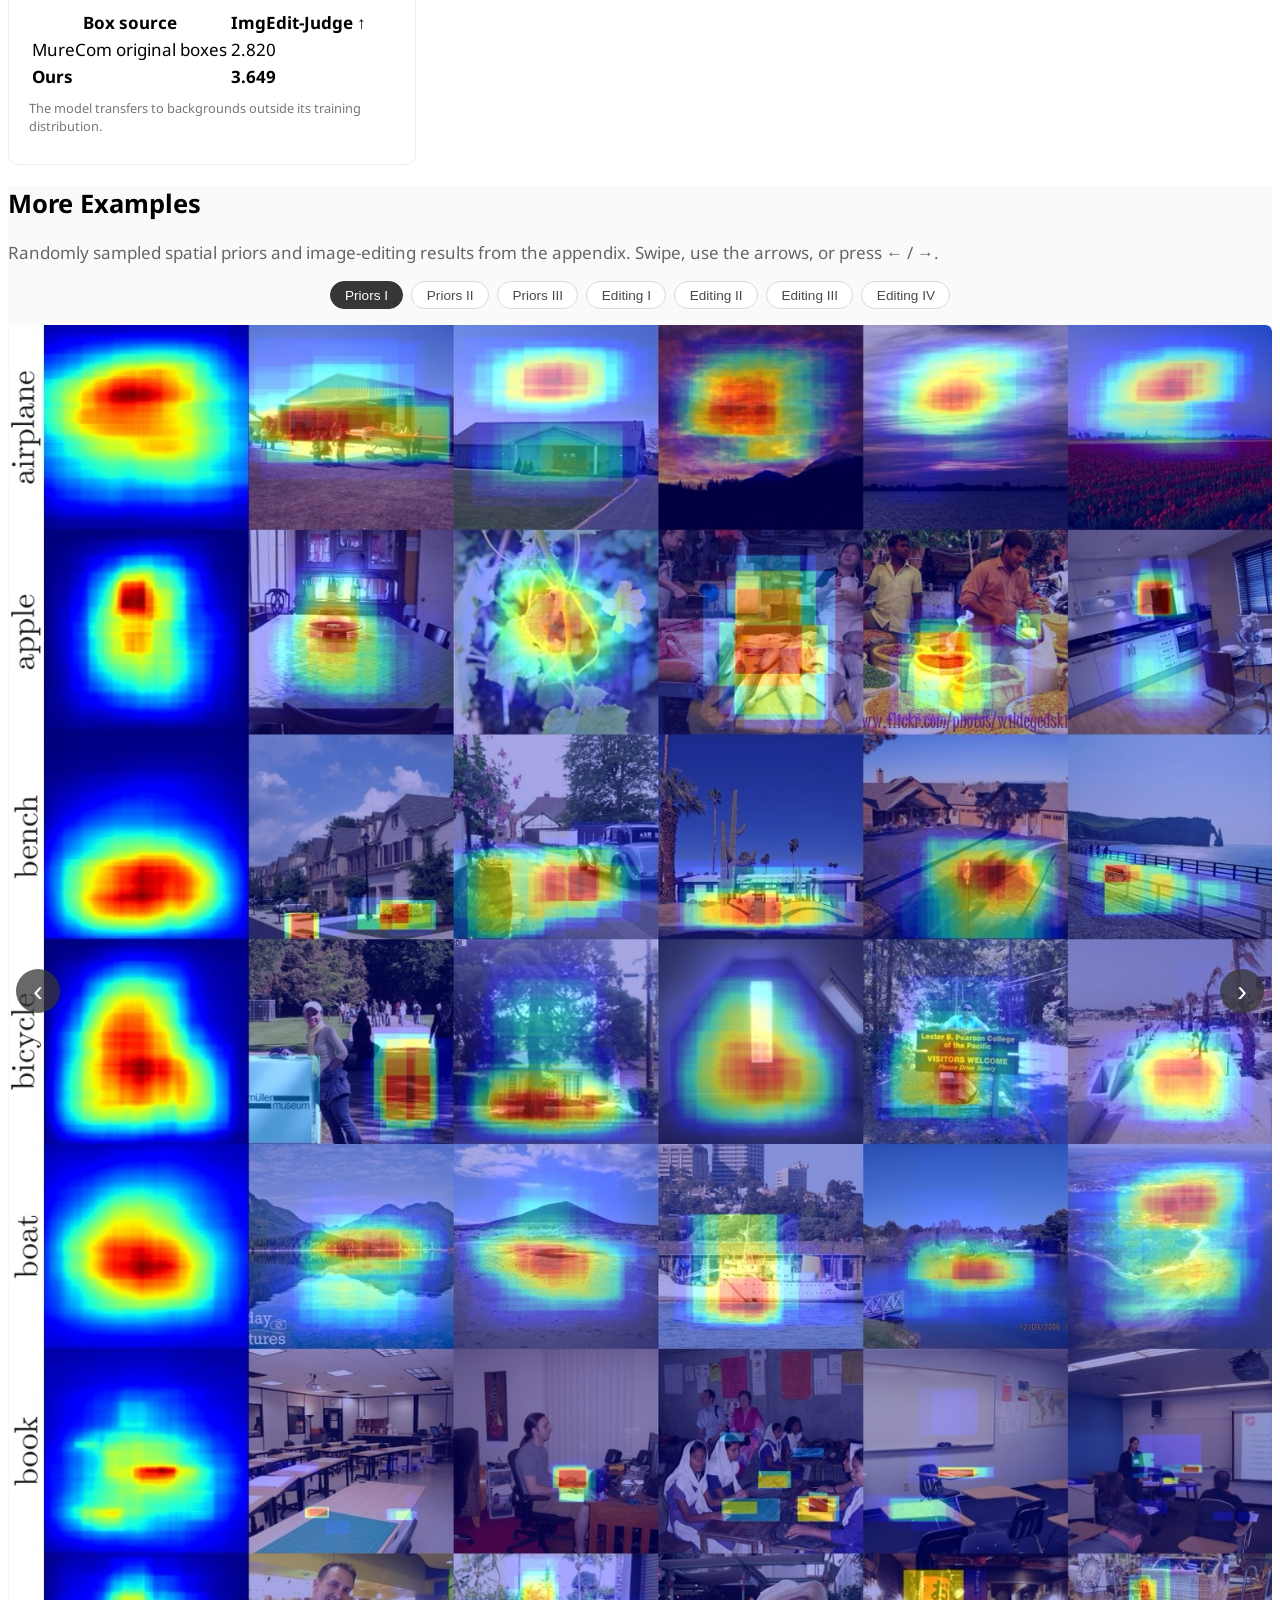
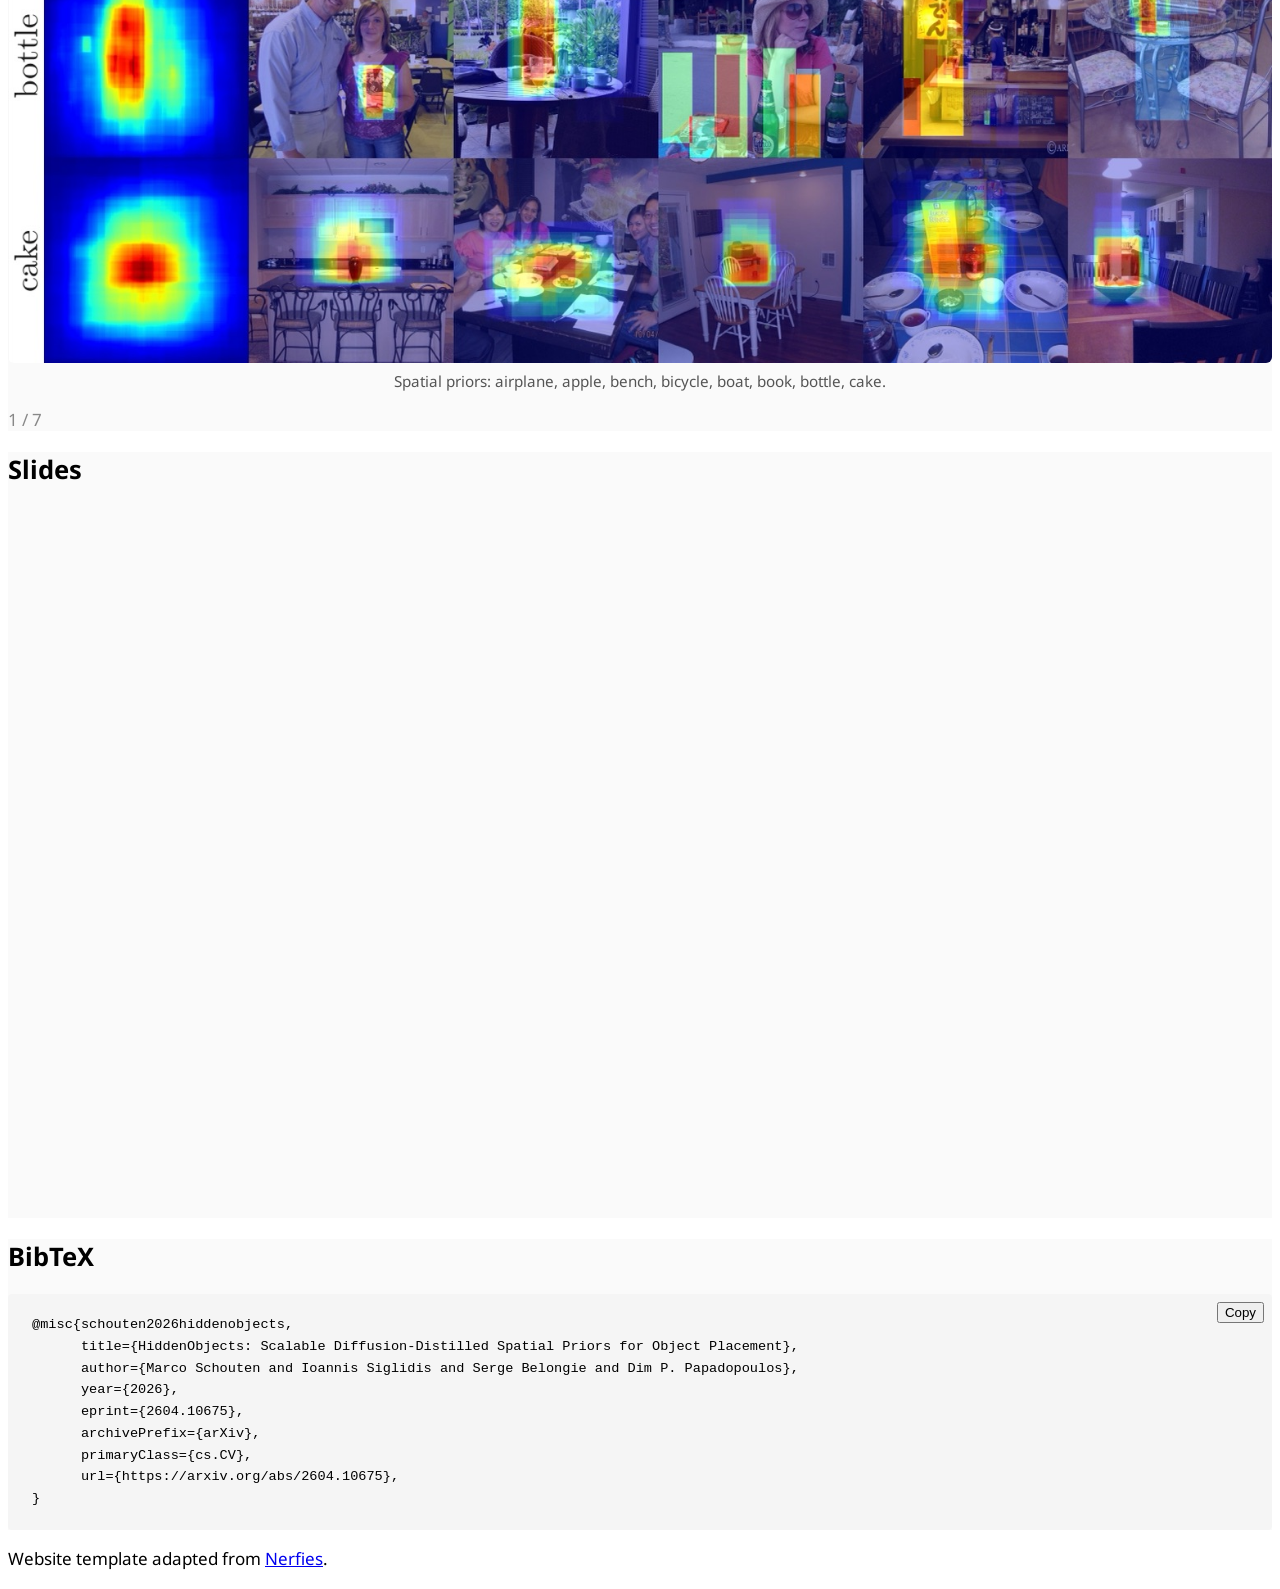
==== commit d7567742: "Update project page with camera-ready results - New teaser from the paper (cake replaces person), la" ====
--- a/index.html
+++ b/index.html
@@ -12,7 +12,7 @@
   <meta property="og:description"
     content="Accepted to WACV 2027. Scalable diffusion-distilled spatial priors for object placement, with 27M placement annotations." />
   <meta property="og:type" content="website" />
-  <meta property="og:image" content="assets/teaser_full.png" />
+  <meta property="og:image" content="assets/teaser_a.jpg" />
   <meta name="twitter:card" content="summary_large_image" />
   <meta name="twitter:title" content="HiddenObjects" />
   <meta name="twitter:description"
@@ -23,12 +23,10 @@
   <link rel="stylesheet" href="https://cdn.jsdelivr.net/npm/bulma@0.9.4/css/bulma.min.css" />
   <link rel="stylesheet" href="https://cdnjs.cloudflare.com/ajax/libs/font-awesome/6.4.0/css/all.min.css" />
   <link rel="stylesheet" href="https://cdnjs.cloudflare.com/ajax/libs/academicons/1.9.4/css/academicons.min.css" />
-  <link rel="stylesheet" href="static/css/style.css" />
+  <link rel="stylesheet" href="static/css/style.css?v=2" />
 </head>
 
 <body>
-
-
 
   <!-- ══ HERO ════════════════════════════════════════════════ -->
   <section class="hero">
@@ -65,7 +63,8 @@
 
             </div>
 
-            <p class="is-size-5 publication-venue">Accepted to WACV 2027</p>
+            <p class="title is-3 publication-title" style="margin-top:1.25rem; margin-bottom:0.75rem;">Accepted to WACV 2027</p>
+
 
             <div class="column has-text-centered">
               <div class="publication-links">
@@ -115,22 +114,31 @@
   <!-- ══ TEASER ══════════════════════════════════════════════ -->
   <section class="hero teaser">
     <div class="hero-body" style="padding-left:0; padding-right:0;">
-      <!-- Full-bleed image — wider than the text column -->
-      <div style="max-width:1400px; margin:0 auto; padding:0 1rem;">
-        <img src="assets/teaser_full.png" alt="Overview of the HiddenObjects pipeline and examples"
-          style="width:100%; display:block; border-radius:6px;" decoding="async" fetchpriority="high" />
+      <!-- Teaser: (a) spatial prior extraction, (b) multi-class priors; flex ratios = aspect ratios so heights match -->
+      <div style="max-width:1400px; margin:0 auto; padding:0 1rem; display:flex; gap:0.75rem; align-items:flex-start;">
+        <figure style="flex:1.384 1 0; margin:0;">
+          <img src="assets/teaser_a.jpg" alt="Spatial prior extraction by inpainting candidate boxes"
+            style="width:100%; display:block; border-radius:6px;" decoding="async" fetchpriority="high" />
+          <figcaption class="fig-caption">(a) Spatial Prior Extraction</figcaption>
+        </figure>
+        <figure style="flex:0.902 1 0; margin:0;">
+          <img src="assets/teaser_b.jpg" alt="Spatial priors for pizza, potted plant, cake and cat"
+            style="width:100%; display:block; border-radius:6px;" decoding="async" fetchpriority="high" />
+          <figcaption class="fig-caption">(b) Multi-class Spatial Priors</figcaption>
+        </figure>
       </div>
       <!-- Caption stays within the normal text width -->
       <div class="container is-max-desktop">
         <h2 class="subtitle has-text-centered" style="margin-top:1rem; padding:0 1.5rem;">
           <strong>Spatial priors for object placement.</strong>
-          Given a background scene, our diffusion-based pipeline densely evaluates candidate
-          bounding boxes across a sliding-window grid:
-          <strong>(i)</strong> semantically plausible locations are inpainted successfully,
-          <strong>(ii)</strong> wrongly inpainted locations are filtered by our verifier, and
-          <strong>(iii)</strong> impossible regions produce no object.
-          The resulting heatmap encodes a ranked, class-conditioned spatial prior over all
-          plausible positions in the scene.
+          (a) We score candidate bounding boxes for object insertion using a diffusion inpainting pipeline. Each
+          location is inpainted and evaluated by three possible outcomes:
+          <strong>(i)</strong> <span style="color:#1a9c1a;">pizza detected</span>,
+          <strong>(ii)</strong> <span style="color:#e08a00;">wrong object</span>, or
+          <strong>(iii)</strong> <span style="color:#2b4ad8;">no object</span>.
+          Plausible placements contribute to the prior.
+          (b) Aggregating predictions across many scenes and object categories produces heatmaps reflecting common
+          compositional patterns in natural scenes.
         </h2>
       </div>
     </div>
@@ -138,28 +146,23 @@
 
 
   <!-- ══ ABSTRACT ════════════════════════════════════════════ -->
-  <section class="section">
+  <section class="section" id="abstract">
     <div class="container is-max-desktop">
       <div class="columns is-centered has-text-centered">
         <div class="column is-four-fifths">
           <h2 class="title is-3">Abstract</h2>
           <div class="content has-text-justified">
             <p>
-
-              We propose a method to learn explicit, class-conditioned spatial priors for object placement in natural
-              scenes by distilling the implicit placement knowledge encoded in text-conditioned diffusion models. Prior
-              work relies either on manually annotated data, which is inherently limited in scale, or on
-              inpainting-based object-removal pipelines, whose artifacts promote shortcut learning. To address these
-              limitations, we introduce a fully automated and scalable framework that evaluates dense object placements
-              on high-quality real backgrounds using a diffusion-based inpainting pipeline. With this pipeline, we
-              construct HiddenObjects, a large-scale dataset comprising 27M placement annotations, evaluated
-              across 27k distinct scenes, with ranked bounding box insertions for different images and object
-              categories. Experimental results show that our spatial priors outperform sparse human annotations on a
-              downstream image editing task (3.90 vs. 2.68 VLM-Judge), and significantly surpass existing placement
-              baselines and zero-shot Vision-Language Models for object placement.
-              Furthermore, we distill these priors into a lightweight model for fast and practical inference (230,000×
-              faster). Our dataset and code will be made publicly available upon release.
-
+              We learn explicit, class-conditioned spatial priors for object placement in natural scenes by
+              distilling placement knowledge from text-conditioned diffusion models. Prior methods rely on sparse
+              manual annotations or on inpainting object-removal pipelines, whose artifacts promote shortcut
+              learning. To address these limitations, we propose a scalable pipeline that evaluates dense candidate
+              placements by inserting objects into clean backgrounds. This produces
+              <span style="font-variant:small-caps;">HiddenObjects</span>, a dataset of 27M bounding-box annotations
+              (2M positives) across 27k diverse scenes and object categories. Human evaluators prefer our image
+              editing composites over those guided by sparse annotations in 65.6% of comparisons. We distill the
+              priors into a lightweight placement model that achieves the best accuracy among dedicated baselines
+              and zero-shot vision-language models.
             </p>
           </div>
         </div>
@@ -172,26 +175,30 @@
   <section class="section" style="background:#fafafa; padding-top:2rem; padding-bottom:2rem;">
     <div class="container is-max-desktop">
       <h2 class="title is-3 has-text-centered">Highlights</h2>
-      <div class="columns is-centered has-text-centered">
-        <div class="column">
-          <p class="title is-2" style="color:#363636; margin-bottom:0.2rem;">27M</p>
-          <p class="is-size-6" style="color:#555;">Placement annotations</p>
-        </div>
-        <div class="column">
-          <p class="title is-2" style="color:#363636; margin-bottom:0.2rem;">27k</p>
-          <p class="is-size-6" style="color:#555;">Real-world background scenes from Places365</p>
-        </div>
-        <div class="column">
-          <p class="title is-2" style="color:#363636; margin-bottom:0.2rem;">50</p>
-          <p class="is-size-6" style="color:#555;">Foreground Object categories from COCO</p>
-        </div>
-        <div class="column">
-          <p class="title is-2" style="color:#363636; margin-bottom:0.2rem;">3.77ms</p>
-          <p class="is-size-6" style="color:#555;">Inference after distillation</p>
-        </div>
-        <div class="column">
-          <p class="title is-2" style="color:#363636; margin-bottom:0.2rem;">3.90</p>
-          <p class="is-size-6" style="color:#555;">vs. 2.68 sparse human annotations via ImgEdit-Judge</p>
+      <div class="stat-grid">
+        <div class="stat-card">
+          <div class="stat-value">27M</div>
+          <div class="stat-label">Placement annotations (2M positives) on 27k Places365 scenes, 50 COCO classes</div>
+        </div>
+        <div class="stat-card">
+          <div class="stat-value">87.1%</div>
+          <div class="stat-label">Verifier–human agreement (ROC–AUC 0.931, Cohen's κ = 0.714)</div>
+        </div>
+        <div class="stat-card">
+          <div class="stat-value">65.6%</div>
+          <div class="stat-label">Human preference for our composites over sparse OPA annotations</div>
+        </div>
+        <div class="stat-card">
+          <div class="stat-value">3.90</div>
+          <div class="stat-label">vs. 2.68 for human annotations (ImgEdit-Judge, 1–5)</div>
+        </div>
+        <div class="stat-card">
+          <div class="stat-value">21.0</div>
+          <div class="stat-label">mAP<sub>cls</sub> of our placement model vs. 5.4 for the best baseline</div>
+        </div>
+        <div class="stat-card">
+          <div class="stat-value">3.77 ms</div>
+          <div class="stat-label">Per image after distillation, 230,000× faster than the pipeline</div>
         </div>
       </div>
     </div>
@@ -202,7 +209,7 @@
 
 
   <!-- ══ DATASET ═════════════════════════════════════════════ -->
-  <section class="section">
+  <section class="section" id="dataset">
     <div class="container is-max-desktop">
       <h2 class="title is-3 has-text-centered">Dataset</h2>
       <div class="content has-text-justified">
@@ -216,7 +223,7 @@
       </div>
 
       <!-- Interactive annotations -->
-      <h3 class="title is-4">Interactive Annotation Explorer</h3>
+      <h3 class="title is-4">Explore the Annotations</h3>
       <p class="is-size-6 mb-4" style="color:#777;">
         Hover over any image to reveal its placement annotations.
         <span style="color:#23d160; font-weight:600;">Green</span> = accepted.
@@ -323,7 +330,7 @@
       <br>
 
       <!-- Bias visualization -->
-      <h3 class="title is-4">Relative Object Size and Distribution of Object Centers</h3>
+      <h3 class="title is-4">Where and How Big Are the Objects?</h3>
       <figure class="image" style="margin-top:1.5rem;">
         <img src="assets/bias.png" alt="Dataset bias visualization" style="width:100%; border-radius:6px;"
           loading="lazy" decoding="async" />
@@ -507,7 +514,7 @@
   </script>
 
   <!-- ══ METHOD ══════════════════════════════════════════════ -->
-  <section class="section" style="background:#fafafa;">
+  <section class="section" id="method" style="background:#fafafa;">
     <div class="container is-max-desktop">
       <h2 class="title is-3 has-text-centered">Method</h2>
 
@@ -562,183 +569,192 @@
         </p>
       </div>
 
-      <!-- Ranker figure -->
-      <figure class="image" style="margin-top:2rem;">
-        <img src="assets/ranker_details.jpg" alt="Ranker comparison" style="border-radius:6px;" loading="lazy"
-          decoding="async" />
-      </figure>
-      <p class="is-size-6 has-text-centered mt-2" style="color:#555;">
-        <strong>Composite Overlay of Inpaintings.</strong> Multiple valid inpaintings are aggregated into a
-        single composite scene. Accepted objects are segmented and overlaid on
-        the source background. Insertions are ordered by preference ranking so the highest
-        ranked object remains unoccluded at the top of the stack.
-      </p>
-    </div>
-  </section>
-
-
-
-
-  <!-- ══ RESULTS ══════════════════════════════════════════════ -->
-  <section class="section" style="background:#fafafa;">
-    <div class="container is-max-desktop">
-      <h2 class="title is-3 has-text-centered">Results</h2>
-
-      <!-- Downstream editing -->
-      <h3 class="title is-4">Annotation Quality via Downstream Image Editing</h3>
+
+      <!-- Early exit -->
+      <h3 class="title is-4" style="margin-top:2.5rem;">Faster Inpainting with Early Exit</h3>
       <div class="content">
         <p>
-          We evaluate the annotations via inpainting conditioned on input bounding boxes using
-          <strong>ImgEdit-Judge</strong>
-          (Qwen2.5-VL, scale 1–5) across three axes:
-          Prompt Compliance (PC), Visual Naturalness (VN), and Physical &amp; Detail Coherence (PDC).
+          Most candidate boxes end up with a missing or wrong object. The L1 gap between the conditional and
+          unconditional noise predictions after a <em>single</em> denoising step already flags faulty boxes with
+          81% recall. We skip those boxes, leaving only 30% of proposals for full inpainting: a
+          <strong>2.4× speedup</strong> without degrading the prior.
         </p>
       </div>
-
-      <div class="table-container">
-        <table class="table is-bordered is-striped is-narrow is-hoverable is-fullwidth">
-          <thead>
-            <tr class="has-background-dark">
-              <th class="has-text-white">Method</th>
-              <th class="has-text-white">Test Set</th>
-              <th class="has-text-white has-text-centered">PC ↑</th>
-              <th class="has-text-white has-text-centered">VN ↑</th>
-              <th class="has-text-white has-text-centered">PDC ↑</th>
-              <th class="has-text-white has-text-centered">Avg ↑</th>
-            </tr>
-          </thead>
-          <tbody>
-            <tr>
-              <td>Raw Background</td>
-              <td>HiddenObjects</td>
-              <td class="has-text-centered">1.04</td>
-              <td class="has-text-centered">1.03</td>
-              <td class="has-text-centered">1.03</td>
-              <td class="has-text-centered">1.04</td>
-            </tr>
-            <tr>
-              <td>Full Mask</td>
-              <td>HiddenObjects</td>
-              <td class="has-text-centered">1.62</td>
-              <td class="has-text-centered">1.60</td>
-              <td class="has-text-centered">1.59</td>
-              <td class="has-text-centered">1.60</td>
-            </tr>
-            <tr>
-              <td>Random BBox</td>
-              <td>HiddenObjects</td>
-              <td class="has-text-centered">2.73</td>
-              <td class="has-text-centered">2.62</td>
-              <td class="has-text-centered">2.62</td>
-              <td class="has-text-centered">2.65</td>
-            </tr>
-            <tr class="has-background-info-light">
-              <td><strong>Ours (Pipeline)</strong></td>
-              <td>HiddenObjects</td>
-              <td class="has-text-centered"><strong>3.83</strong></td>
-              <td class="has-text-centered"><strong>3.63</strong></td>
-              <td class="has-text-centered"><strong>3.63</strong></td>
-              <td class="has-text-centered"><strong>3.69</strong></td>
-            </tr>
-            <tr>
-              <td colspan="6" style="padding:2px; background:#ddd;"></td>
-            </tr>
-            <tr>
-              <td>Raw Background</td>
-              <td>OPA</td>
-              <td class="has-text-centered">1.00</td>
-              <td class="has-text-centered">1.00</td>
-              <td class="has-text-centered">1.00</td>
-              <td class="has-text-centered">1.00</td>
-            </tr>
-            <tr>
-              <td>Full Mask</td>
-              <td>OPA</td>
-              <td class="has-text-centered">1.66</td>
-              <td class="has-text-centered">1.66</td>
-              <td class="has-text-centered">1.66</td>
-              <td class="has-text-centered">1.66</td>
-            </tr>
-            <tr>
-              <td>Human Annotation</td>
-              <td>OPA</td>
-              <td class="has-text-centered">2.72</td>
-              <td class="has-text-centered">2.66</td>
-              <td class="has-text-centered">2.66</td>
-              <td class="has-text-centered">2.68</td>
-            </tr>
-            <tr>
-              <td>Random BBox</td>
-              <td>OPA</td>
-              <td class="has-text-centered">2.97</td>
-              <td class="has-text-centered">2.84</td>
-              <td class="has-text-centered">2.84</td>
-              <td class="has-text-centered">2.89</td>
-            </tr>
-            <tr class="has-background-info-light">
-              <td><strong>Ours (Pipeline)</strong></td>
-              <td>OPA</td>
-              <td class="has-text-centered"><strong>4.05</strong></td>
-              <td class="has-text-centered"><strong>3.83</strong></td>
-              <td class="has-text-centered"><strong>3.83</strong></td>
-              <td class="has-text-centered"><strong>3.90</strong></td>
-            </tr>
-          </tbody>
-        </table>
-      </div>
-      <p class="is-size-6 mt-1" style="color:#555;">
-        Our pipeline outperforms all baselines including human annotations
-        (<strong>3.90 vs. 2.68</strong>). Manual placement labels are inherently ambiguous —
-        comparable in quality to random bounding box proposals.
-      </p>
-
-      <!-- Qualitative results -->
-      <h3 class="title is-4" style="margin-top:2rem;">Qualitative Results</h3>
-      <figure class="image">
-        <img src="assets/fig_qualitative_eccv.png" alt="Qualitative results" style="width:100%; border-radius:6px;"
-          loading="lazy" decoding="async" />
+      <figure>
+        <img src="assets/speedup_distribution.png" alt="Distribution of conditional–unconditional noise gap per denoising step"
+          class="figure-img" loading="lazy" decoding="async" style="background:#fff;" />
+        <img src="assets/speedup_recall.png" alt="Recall versus threshold and time per image"
+          class="figure-img" loading="lazy" decoding="async" style="background:#fff; margin-top:0.75rem;" />
+        <figcaption class="fig-caption">
+          <strong>Speedup analysis.</strong> <strong>Top:</strong> distribution of the conditional–unconditional noise
+          gap for 10,040 inpaintings at different denoising steps
+          (<span style="color:#2e9b2e;">successful</span> vs. <span style="color:#e03030;">failed</span> insertions).
+          <strong>Bottom:</strong> recall versus threshold percentile and versus average time per image, for different
+          numbers of pre-check denoising steps; the dashed <span style="color:#e03030;">red</span> line is the cost of
+          running the first step on every box.
+        </figcaption>
       </figure>
-      <p class="is-size-6 has-text-centered mt-2" style="color:#555;">
-        <strong>Qualitative comparison of annotation quality.</strong>
-        Our pipeline produces spatially coherent placements that respect scene geometry, while
-        baselines often place objects in implausible locations or fail to produce realistic composites.
-      </p>
-
-    </div>
-  </section>
-
-
-  <!-- ══ DISTILLATION ═════════════════════════════════════════ -->
-  <section class="section" style="background:#fafafa;">
+    </div>
+  </section>
+
+
+  <!-- ══ HUMAN VALIDATION ═════════════════════════════════════ -->
+  <section class="section" id="validation">
     <div class="container is-max-desktop">
-      <h2 class="title is-3 has-text-centered">Distillation</h2>
+      <h2 class="title is-3 has-text-centered">Do Humans Agree with Our Labels?</h2>
       <div class="content">
         <p>
-          We distill our spatial priors into a lightweight transformer that predicts
-          ranked bounding boxes directly from a background image and a text category. The distilled model runs at
-          <strong>3.77 ms/image</strong>, a <strong>230,000×</strong> speedup over the full
-          pipeline, while preserving the quality of the learned priors.
+          We audit the pipeline labels on 50 random <span style="font-variant:small-caps;">HiddenObjects</span> test
+          scenes. Annotators see a 3×3 grid with the top-3 verifier-accepted boxes and six verifier-rejected boxes,
+          and pick the three most plausible ones for the target class: 505 responses from 10 annotators,
+          450 distinct boxes, 4,545 box-level judgments.
         </p>
       </div>
-
-      <!-- Distilled model figure -->
-      <div style="margin-bottom:1.5rem;">
-        <img src="assets/distilled_model.png" alt="Distilled model architecture"
-          style="width:100%; height:auto; border-radius:6px;" loading="lazy" decoding="async" />
-        <p class="is-size-6 has-text-centered mt-2" style="color:#555;">
-          <strong>Distilled model architecture.</strong>
-          A transformer encoder–decoder processes a background image and a CLIP text
-          embedding for the target category, and directly predicts a set of ranked bounding boxes
-          as the spatial prior.
-        </p>
-      </div>
-
-      <!-- Placement benchmark table -->
-      <h3 class="title is-4" style="margin-top:2rem;">Object Placement Benchmark</h3>
+      <div class="columns is-vcentered">
+        <div class="column is-7">
+          <img src="assets/human_validation.png" alt="Human validation of placement labels" class="figure-img"
+            loading="lazy" decoding="async" />
+        </div>
+        <div class="column is-5">
+          <div class="stat-grid" style="grid-template-columns:repeat(2,1fr);">
+            <div class="stat-card">
+              <div class="stat-value">0.931</div>
+              <div class="stat-label">ROC–AUC</div>
+            </div>
+            <div class="stat-card">
+              <div class="stat-value">87.1%</div>
+              <div class="stat-label">Accuracy vs. human labels</div>
+            </div>
+            <div class="stat-card">
+              <div class="stat-value">0.714</div>
+              <div class="stat-label">Cohen's κ</div>
+            </div>
+            <div class="stat-card">
+              <div class="stat-value">73.3%</div>
+              <div class="stat-label">Pipeline–human overlap (human–human: 72.5%)</div>
+            </div>
+          </div>
+        </div>
+      </div>
+      <p class="fig-caption">
+        <strong>(a)</strong> Verifier-accepted boxes receive much higher human acceptance than rejected ones
+        (0.735 vs. 0.133). <strong>(b)</strong> Confusion matrix against thresholded human labels.
+        <strong>(c)</strong> Within verifier-accepted boxes, ImageReward is used for top-<em>k</em> selection, not as a
+        fine-grained plausibility score (ρ<sub>s</sub> = 0.057).
+      </p>
+    </div>
+  </section>
+
+
+
+
+  <!-- ══ RESULTS ══════════════════════════════════════════════ -->
+  <section class="section" id="results" style="background:#fafafa;">
+    <div class="container is-max-desktop">
+      <h2 class="title is-3 has-text-centered">Image Editing Performance</h2>
+
       <div class="content">
         <p>
-          We benchmark the distilled model against zero-shot VLMs and dedicated placement models
-          on the <span style="font-variant:small-caps;">HiddenObjects</span> test set.
+          We inpaint objects at the boxes proposed by each method on 200 <span style="font-variant:small-caps;">HiddenObjects</span>
+          and all 76 OPA test backgrounds (28 shared COCO classes) and score the edits with
+          <strong>ImgEdit-Judge</strong> (Qwen2.5-VL, 1–5). This measures how suitable a box is for
+          diffusion-based insertion.
+        </p>
+      </div>
+
+      <div class="columns">
+        <div class="column is-7">
+          <div class="table-container">
+            <table class="table is-bordered is-striped is-narrow is-hoverable is-fullwidth">
+              <thead>
+                <tr class="has-background-dark">
+                  <th class="has-text-white">Box source</th>
+                  <th class="has-text-white has-text-centered">HiddenObjects ↑</th>
+                  <th class="has-text-white has-text-centered">OPA ↑</th>
+                </tr>
+              </thead>
+              <tbody>
+                <tr><td>Raw Background</td><td class="has-text-centered">1.04</td><td class="has-text-centered">1.00</td></tr>
+                <tr><td>Full Mask</td><td class="has-text-centered">1.60</td><td class="has-text-centered">1.66</td></tr>
+                <tr><td>BootPlace</td><td class="has-text-centered">1.17</td><td class="has-text-centered">1.01</td></tr>
+                <tr><td>OPA Human Annotation</td><td class="has-text-centered">–</td><td class="has-text-centered">2.68</td></tr>
+                <tr><td>PlaceNet</td><td class="has-text-centered">2.63</td><td class="has-text-centered">2.94</td></tr>
+                <tr><td>Random Box</td><td class="has-text-centered">2.65</td><td class="has-text-centered">2.89</td></tr>
+                <tr><td>TerseNet</td><td class="has-text-centered">2.99</td><td class="has-text-centered">3.03</td></tr>
+                <tr><td>GracoNet</td><td class="has-text-centered">3.19</td><td class="has-text-centered">3.18</td></tr>
+                <tr><td>Ours (Aesthetic ranker)</td><td class="has-text-centered">3.35</td><td class="has-text-centered">3.51</td></tr>
+                <tr><td>Ours (CLIP ranker)</td><td class="has-text-centered">3.61</td><td class="has-text-centered">3.84</td></tr>
+                <tr class="has-background-info-light"><td><strong>Ours (ImageReward)</strong></td><td class="has-text-centered"><strong>3.69</strong></td><td class="has-text-centered"><strong>3.90</strong></td></tr>
+              </tbody>
+            </table>
+          </div>
+        </div>
+        <div class="column is-5">
+          <div class="stat-grid" style="grid-template-columns:1fr;">
+            <div class="stat-card">
+              <div class="stat-value">65.6%</div>
+              <div class="stat-label">Human preference for composites guided by our priors over sparse OPA annotations
+                (1,055 responses, 15 annotators)</div>
+            </div>
+            <div class="stat-card">
+              <div class="stat-value">−0.08</div>
+              <div class="stat-label">Smallest drop when swapping the ranker: the top-1 box changes in 81–95% of
+                samples, yet every variant still beats human annotations</div>
+            </div>
+          </div>
+        </div>
+      </div>
+
+      <!-- Qualitative results -->
+      <h3 class="title is-4" style="margin-top:2rem;">Example Edits</h3>
+    </div>
+    <!-- Wider than the text column so the small panels stay readable; click opens full resolution -->
+    <figure style="max-width:1400px; margin:0 auto; padding:0 1rem;">
+      <a href="assets/fig_qualitative_wacv.jpg" target="_blank" rel="noopener">
+        <img src="assets/fig_qualitative_wacv.jpg" alt="Image inpainting with object placement priors" class="figure-img"
+          loading="lazy" decoding="async" />
+      </a>
+      <div class="container is-max-desktop">
+        <figcaption class="fig-caption">
+          <strong>Image inpainting with object placement priors</strong> on OPA and
+          <span style="font-variant:small-caps;">HiddenObjects</span> backgrounds. Dashed boxes show the inpainting
+          region: <span style="color:#00BFFF;">ours</span>, <span style="color:#FF8C00;">OPA annotation</span>,
+          <span style="color:#CC44CC;">random</span>. Scores are ImgEdit-Judge (1–5). Click to open at full resolution.
+        </figcaption>
+      </div>
+    </figure>
+  </section>
+
+
+  <!-- ══ DISTILLATION ═════════════════════════════════════════ -->
+  <section class="section" id="distillation">
+    <div class="container is-max-desktop">
+      <h2 class="title is-3 has-text-centered">Model Distillation</h2>
+      <div class="content">
+        <p>
+          We distill the priors into a lightweight transformer that predicts ranked boxes from a background image
+          and an object class. It runs at <strong>3.77 ms/image</strong> with 188.9 MB of GPU memory on an H100,
+          versus 14.49 min and 65.9 GB for the full pipeline: <strong>230,000× faster</strong> and
+          <strong>300× less memory</strong>.
+        </p>
+      </div>
+
+      <figure style="margin-bottom:1.5rem;">
+        <img src="assets/distilled_model.png" alt="Distilled model architecture" class="figure-img" loading="lazy"
+          decoding="async" />
+        <figcaption class="fig-caption">
+          <strong>Distilled model architecture.</strong> A transformer encoder–decoder processes the background image
+          and a class embedding and directly predicts a set of ranked bounding boxes.
+        </figcaption>
+      </figure>
+
+      <!-- Placement benchmark table -->
+      <h3 class="title is-4" style="margin-top:2rem;">Placement Accuracy vs. Baselines</h3>
+      <div class="content">
+        <p>
+          Evaluation on the <span style="font-variant:small-caps;">HiddenObjects</span> test set (545 image–class
+          samples, 28 classes). mAP<sub>img</sub> is AP@0.50 per image–class sample, averaged over samples;
+          mAP<sub>cls</sub> is PASCAL VOC 11-point AP per class, averaged over classes.
         </p>
       </div>
 
@@ -748,123 +764,211 @@
             <tr class="has-background-dark">
               <th class="has-text-white">Method</th>
               <th class="has-text-white">Train Set</th>
-              <th class="has-text-white has-text-centered">mAP (%)</th>
-              <th class="has-text-white has-text-centered">IoU50@1 (%)</th>
-              <th class="has-text-white has-text-centered">IoU@1 (%)</th>
-              <th class="has-text-white has-text-centered">IoU50@5 (%)</th>
-              <th class="has-text-white has-text-centered">IoU@5 (%)</th>
+              <th class="has-text-white has-text-centered">mAP<sub>img</sub></th>
+              <th class="has-text-white has-text-centered">mAP<sub>cls</sub></th>
+              <th class="has-text-white has-text-centered">IoU50@1</th>
+              <th class="has-text-white has-text-centered">IoU@1</th>
+              <th class="has-text-white has-text-centered">IoU50@5</th>
+              <th class="has-text-white has-text-centered">IoU@5</th>
             </tr>
           </thead>
           <tbody>
             <tr>
-              <td colspan="7" class="has-background-light has-text-weight-semibold is-size-7"
+              <td colspan="8" class="has-background-light has-text-weight-semibold is-size-7"
                 style="letter-spacing:.05em; text-transform:uppercase;">Zero-shot Vision-Language Models</td>
             </tr>
+            <tr><td>Qwen2.5-VL-72B</td><td>—</td><td class="has-text-centered">1.3</td><td class="has-text-centered">2.6</td><td class="has-text-centered">7.9</td><td class="has-text-centered">14.0</td><td class="has-text-centered">12.7</td><td class="has-text-centered">18.8</td></tr>
+            <tr><td>Qwen2.5-VL-7B</td><td>—</td><td class="has-text-centered">1.4</td><td class="has-text-centered">2.2</td><td class="has-text-centered">8.6</td><td class="has-text-centered">13.9</td><td class="has-text-centered">10.1</td><td class="has-text-centered">16.5</td></tr>
+            <tr><td>InternVL3-8B</td><td>—</td><td class="has-text-centered">0.3</td><td class="has-text-centered">0.7</td><td class="has-text-centered">3.3</td><td class="has-text-centered">11.2</td><td class="has-text-centered">9.2</td><td class="has-text-centered">18.7</td></tr>
+            <tr><td>LLaVA-OneVision-7B</td><td>—</td><td class="has-text-centered">1.0</td><td class="has-text-centered">3.0</td><td class="has-text-centered">11.7</td><td class="has-text-centered">20.9</td><td class="has-text-centered">16.3</td><td class="has-text-centered">24.7</td></tr>
             <tr>
-              <td>Qwen2.5-VL-72B</td>
-              <td>—</td>
-              <td class="has-text-centered">1.3</td>
-              <td class="has-text-centered">7.9</td>
-              <td class="has-text-centered">14.0</td>
-              <td class="has-text-centered">12.7</td>
-              <td class="has-text-centered">18.8</td>
-            </tr>
+              <td colspan="8" class="has-background-light has-text-weight-semibold is-size-7"
+                style="letter-spacing:.05em; text-transform:uppercase;">Dedicated Object Placement Models</td>
+            </tr>
+            <tr><td>BootPlace</td><td>Cityscapes</td><td class="has-text-centered">0.1</td><td class="has-text-centered">0.1</td><td class="has-text-centered">0.9</td><td class="has-text-centered">6.0</td><td class="has-text-centered">0.9</td><td class="has-text-centered">6.0</td></tr>
+            <tr><td>TerseNet</td><td>OPA</td><td class="has-text-centered">1.4</td><td class="has-text-centered">4.0</td><td class="has-text-centered">20.9</td><td class="has-text-centered">29.5</td><td class="has-text-centered">20.9</td><td class="has-text-centered">29.5</td></tr>
+            <tr><td>GracoNet</td><td>OPA</td><td class="has-text-centered">2.1</td><td class="has-text-centered">3.9</td><td class="has-text-centered">23.7</td><td class="has-text-centered">35.9</td><td class="has-text-centered">23.7</td><td class="has-text-centered">35.9</td></tr>
+            <tr><td>PlaceNet</td><td>OPA</td><td class="has-text-centered">2.9</td><td class="has-text-centered">5.4</td><td class="has-text-centered">43.5</td><td class="has-text-centered">42.4</td><td class="has-text-centered">43.5</td><td class="has-text-centered">42.4</td></tr>
             <tr>
-              <td>Qwen2.5-VL-7B</td>
-              <td>—</td>
-              <td class="has-text-centered">1.4</td>
-              <td class="has-text-centered">8.6</td>
-              <td class="has-text-centered">13.9</td>
-              <td class="has-text-centered">10.1</td>
-              <td class="has-text-centered">16.5</td>
-            </tr>
-            <tr>
-              <td>InternVL3-8B</td>
-              <td>—</td>
-              <td class="has-text-centered">0.3</td>
-              <td class="has-text-centered">3.3</td>
-              <td class="has-text-centered">11.2</td>
-              <td class="has-text-centered">9.2</td>
-              <td class="has-text-centered">18.7</td>
-            </tr>
-            <tr>
-              <td>LLaVA-OV-7B</td>
-              <td>—</td>
-              <td class="has-text-centered">1.0</td>
-              <td class="has-text-centered">11.7</td>
-              <td class="has-text-centered">20.9</td>
-              <td class="has-text-centered">16.3</td>
-              <td class="has-text-centered">24.7</td>
-            </tr>
-            <tr>
-              <td colspan="7" class="has-background-light has-text-weight-semibold is-size-7"
-                style="letter-spacing:.05em; text-transform:uppercase;">Dedicated Object Placement Models</td>
-            </tr>
-            <tr>
-              <td>BootPlace</td>
-              <td>Cityscapes</td>
-              <td class="has-text-centered">0.1</td>
-              <td class="has-text-centered">0.9</td>
-              <td class="has-text-centered">6.0</td>
-              <td class="has-text-centered">0.9</td>
-              <td class="has-text-centered">6.0</td>
-            </tr>
-            <tr>
-              <td>TerseNet</td>
-              <td>OPA</td>
-              <td class="has-text-centered">1.4</td>
-              <td class="has-text-centered">20.9</td>
-              <td class="has-text-centered">29.5</td>
-              <td class="has-text-centered">20.9</td>
-              <td class="has-text-centered">29.5</td>
-            </tr>
-            <tr>
-              <td>GracoNet</td>
-              <td>OPA</td>
-              <td class="has-text-centered">2.1</td>
-              <td class="has-text-centered">23.7</td>
-              <td class="has-text-centered">35.9</td>
-              <td class="has-text-centered">23.7</td>
-              <td class="has-text-centered">35.9</td>
-            </tr>
-            <tr>
-              <td>PlaceNet</td>
-              <td>OPA</td>
-              <td class="has-text-centered">2.9</td>
-              <td class="has-text-centered">43.5</td>
-              <td class="has-text-centered">42.4</td>
-              <td class="has-text-centered">43.5</td>
-              <td class="has-text-centered">42.4</td>
-            </tr>
-            <tr>
-              <td>Ours</td>
-              <td>OPA</td>
-              <td class="has-text-centered">28.0</td>
-              <td class="has-text-centered">36.4</td>
-              <td class="has-text-centered">33.0</td>
-              <td class="has-text-centered">51.9</td>
-              <td class="has-text-centered">57.6</td>
-            </tr>
-            <tr class="has-background-info-light">
-              <td><strong>Ours</strong></td>
-              <td><strong>HiddenObjects</strong></td>
-              <td class="has-text-centered"><strong>56.6</strong></td>
-              <td class="has-text-centered"><strong>62.9</strong></td>
-              <td class="has-text-centered"><strong>55.2</strong></td>
-              <td class="has-text-centered"><strong>79.1</strong></td>
-              <td class="has-text-centered"><strong>67.7</strong></td>
-            </tr>
+              <td colspan="8" class="has-background-light has-text-weight-semibold is-size-7"
+                style="letter-spacing:.05em; text-transform:uppercase;">Ours</td>
+            </tr>
+            <tr><td>Ours</td><td>OPA</td><td class="has-text-centered">28.0</td><td class="has-text-centered">7.8</td><td class="has-text-centered">33.0</td><td class="has-text-centered">36.4</td><td class="has-text-centered">57.6</td><td class="has-text-centered">51.9</td></tr>
+            <tr class="has-background-info-light"><td><strong>Ours</strong></td><td><strong>HiddenObjects</strong></td><td class="has-text-centered"><strong>56.6</strong></td><td class="has-text-centered"><strong>21.0</strong></td><td class="has-text-centered"><strong>62.9</strong></td><td class="has-text-centered"><strong>55.2</strong></td><td class="has-text-centered"><strong>79.1</strong></td><td class="has-text-centered"><strong>67.7</strong></td></tr>
           </tbody>
         </table>
       </div>
       <p class="is-size-6 mt-1" style="color:#555;">
-        Our distilled model outperforms all baselines by a large margin
-        (<strong>56.6% vs. 2.9% mAP</strong>), demonstrating that dense reward-weighted spatial
-        priors are essential for learning robust placement distributions.
+        The same model trained on <span style="font-variant:small-caps;">HiddenObjects</span> instead of OPA nearly
+        triples mAP<sub>cls</sub> (7.8 → 21.0): dense, reward-weighted labels matter, not only the architecture.
       </p>
 
-    </div>
-  </section>
+      <!-- Further evaluation of the distilled model: four panels with a shared look -->
+      <div class="panel-grid">
+        <div class="result-panel">
+          <h3 class="title is-5">Human Preference Study</h3>
+          <p class="panel-intro">Evaluators compare two boxes on the same clean background, without inpainted objects.</p>
+          <div class="table-container">
+            <table class="table is-bordered is-striped is-narrow is-hoverable is-fullwidth">
+              <thead>
+                <tr class="has-background-dark">
+                  <th class="has-text-white">Ours vs.</th>
+                  <th class="has-text-white has-text-centered">Ours ↑</th>
+                  <th class="has-text-white has-text-centered">Tie</th>
+                  <th class="has-text-white has-text-centered">Other</th>
+                </tr>
+              </thead>
+              <tbody>
+                <tr class="has-background-info-light"><td><strong>OPA human annotation</strong></td><td class="has-text-centered"><strong>38.0%</strong></td><td class="has-text-centered">26.6%</td><td class="has-text-centered">35.4%</td></tr>
+                <tr class="has-background-info-light"><td><strong>PlaceNet</strong></td><td class="has-text-centered"><strong>35.0%</strong></td><td class="has-text-centered">50.0%</td><td class="has-text-centered">15.0%</td></tr>
+              </tbody>
+            </table>
+          </div>
+          <p class="panel-note">Majority vote per scene: 79 OPA scenes (474 votes) and 20
+            <span style="font-variant:small-caps;">HiddenObjects</span> scenes (120 votes).</p>
+        </div>
+
+        <div class="result-panel">
+          <h3 class="title is-5">Image Editing with Predicted Boxes</h3>
+          <p class="panel-intro">Inpainting at the predicted boxes, scored by ImgEdit-Judge (1–5).</p>
+          <div class="table-container">
+            <table class="table is-bordered is-striped is-narrow is-hoverable is-fullwidth">
+              <thead>
+                <tr class="has-background-dark">
+                  <th class="has-text-white">Box source</th>
+                  <th class="has-text-white has-text-centered">Score ↑</th>
+                </tr>
+              </thead>
+              <tbody>
+                <tr><td>OPA annotation</td><td class="has-text-centered">2.68</td></tr>
+                <tr><td>Model trained on OPA</td><td class="has-text-centered">3.35</td></tr>
+                <tr class="has-background-info-light"><td><strong>Model trained on <span style="font-variant:small-caps;">HiddenObjects</span></strong></td><td class="has-text-centered"><strong>3.43</strong></td></tr>
+                <tr><td>Diffusion pipeline annotation</td><td class="has-text-centered">3.90</td></tr>
+              </tbody>
+            </table>
+          </div>
+          <p class="panel-note">The distilled model keeps most of the pipeline's gain over human annotations.</p>
+        </div>
+
+        <div class="result-panel">
+          <h3 class="title is-5">Unseen Object Classes</h3>
+          <p class="panel-intro">With frozen CLIP text embeddings, trained on 28 base classes and tested on 5 unseen ones.</p>
+          <div class="table-container">
+            <table class="table is-bordered is-striped is-narrow is-hoverable is-fullwidth">
+              <thead>
+                <tr class="has-background-dark">
+                  <th class="has-text-white">Setting</th>
+                  <th class="has-text-white">Test</th>
+                  <th class="has-text-white has-text-centered">mAP<sub>img</sub> ↑</th>
+                  <th class="has-text-white has-text-centered">IoU50@1 ↑</th>
+                </tr>
+              </thead>
+              <tbody>
+                <tr><td>Closed-set</td><td>Base 28</td><td class="has-text-centered">56.6</td><td class="has-text-centered">62.9</td></tr>
+                <tr><td>Open-vocabulary</td><td>Base 28</td><td class="has-text-centered">57.2</td><td class="has-text-centered">66.2</td></tr>
+                <tr class="has-background-info-light"><td><strong>Open-vocabulary</strong></td><td><strong>Novel 5</strong></td><td class="has-text-centered"><strong>42.4</strong></td><td class="has-text-centered"><strong>52.9</strong></td></tr>
+                <tr><td>Fully supervised</td><td>Novel 5</td><td class="has-text-centered">52.8</td><td class="has-text-centered">62.2</td></tr>
+              </tbody>
+            </table>
+          </div>
+          <p class="panel-note">Retains 80.3% of the fully supervised upper bound on unseen classes.</p>
+        </div>
+
+        <div class="result-panel">
+          <h3 class="title is-5">Transfer to a New Benchmark</h3>
+          <p class="panel-intro">Replacing the original boxes of the independent MureCom benchmark with our predictions.</p>
+          <div class="table-container">
+            <table class="table is-bordered is-striped is-narrow is-hoverable is-fullwidth">
+              <thead>
+                <tr class="has-background-dark">
+                  <th class="has-text-white">Box source</th>
+                  <th class="has-text-white has-text-centered">ImgEdit-Judge ↑</th>
+                </tr>
+              </thead>
+              <tbody>
+                <tr><td>MureCom original boxes</td><td class="has-text-centered">2.820</td></tr>
+                <tr class="has-background-info-light"><td><strong>Ours</strong></td><td class="has-text-centered"><strong>3.649</strong></td></tr>
+              </tbody>
+            </table>
+          </div>
+          <p class="panel-note">The model transfers to backgrounds outside its training distribution.</p>
+        </div>
+      </div>
+    </div>
+  </section>
+
+
+  <!-- ══ GALLERY ══════════════════════════════════════════════ -->
+  <section class="section" id="gallery" style="background:#fafafa;">
+    <div class="container is-max-desktop">
+      <h2 class="title is-3 has-text-centered">More Examples</h2>
+      <p class="has-text-centered is-size-6 mb-4" style="color:#666;">
+        Randomly sampled spatial priors and image-editing results from the appendix.
+        Swipe, use the arrows, or press ← / →.
+      </p>
+      <div class="gallery-tabs" role="tablist"></div>
+      <div class="carousel" tabindex="0" aria-label="Gallery">
+        <button class="carousel-arrow prev" type="button" aria-label="Previous">&#8249;</button>
+        <div class="carousel-track">
+          <figure class="carousel-slide" data-tab="Priors I"><img src="assets/gallery/priors_1.jpg" alt="Spatial priors gallery I" loading="lazy" decoding="async" /><figcaption class="fig-caption">Spatial priors: airplane, apple, bench, bicycle, boat, book, bottle, cake.</figcaption></figure>
+          <figure class="carousel-slide" data-tab="Priors II"><img src="assets/gallery/priors_2.jpg" alt="Spatial priors gallery II" loading="lazy" decoding="async" /><figcaption class="fig-caption">Spatial priors: car, cat, chair, cow, cup, dog, elephant, fire hydrant.</figcaption></figure>
+          <figure class="carousel-slide" data-tab="Priors III"><img src="assets/gallery/priors_3.jpg" alt="Spatial priors gallery III" loading="lazy" decoding="async" /><figcaption class="fig-caption">Spatial priors: horse, keyboard, laptop, motorcycle, person, pizza, potted plant, sandwich.</figcaption></figure>
+          <figure class="carousel-slide" data-tab="Editing I"><img src="assets/gallery/editing_1.jpg" alt="Image editing gallery I" loading="lazy" decoding="async" /><figcaption class="fig-caption">Image editing on OPA backgrounds: airplane, apple, backpack, bed, bench, bicycle, boat, book.</figcaption></figure>
+          <figure class="carousel-slide" data-tab="Editing II"><img src="assets/gallery/editing_2.jpg" alt="Image editing gallery II" loading="lazy" decoding="async" /><figcaption class="fig-caption">Image editing on OPA backgrounds: bottle, cake, car, cat, cell phone, chair, clock, couch.</figcaption></figure>
+          <figure class="carousel-slide" data-tab="Editing III"><img src="assets/gallery/editing_3.jpg" alt="Image editing gallery III" loading="lazy" decoding="async" /><figcaption class="fig-caption">Image editing on OPA backgrounds: cow, cup, dining table, dog, elephant, fire hydrant, fork, handbag.</figcaption></figure>
+          <figure class="carousel-slide" data-tab="Editing IV"><img src="assets/gallery/editing_4.jpg" alt="Image editing gallery IV" loading="lazy" decoding="async" /><figcaption class="fig-caption">Image editing on OPA backgrounds: horse, keyboard, kite, laptop, microwave, motorcycle, orange, parking meter.</figcaption></figure>
+        </div>
+        <button class="carousel-arrow next" type="button" aria-label="Next">&#8250;</button>
+      </div>
+      <p class="carousel-counter has-text-centered is-size-7" style="color:#888;"></p>
+    </div>
+  </section>
+
+  <script>
+    (function () {
+      const root = document.querySelector('#gallery .carousel');
+      const track = root.querySelector('.carousel-track');
+      const slides = [...track.querySelectorAll('.carousel-slide')];
+      const tabs = document.querySelector('#gallery .gallery-tabs');
+      const counter = document.querySelector('#gallery .carousel-counter');
+      let current = 0;
+
+      const buttons = slides.map((s, i) => {
+        const b = document.createElement('button');
+        b.type = 'button';
+        b.textContent = s.dataset.tab;
+        b.addEventListener('click', () => go(i));
+        tabs.appendChild(b);
+        return b;
+      });
+
+      function go(i) {
+        i = (i + slides.length) % slides.length;
+        track.scrollTo({ left: slides[i].offsetLeft - track.offsetLeft, behavior: 'smooth' });
+      }
+
+      function mark(i) {
+        current = i;
+        buttons.forEach((b, j) => b.classList.toggle('is-active', j === i));
+        counter.textContent = (i + 1) + ' / ' + slides.length;
+      }
+
+      // Keep tabs and counter in sync with manual swipes / trackpad scrolling
+      track.addEventListener('scroll', () => {
+        const i = Math.round(track.scrollLeft / track.clientWidth);
+        if (i !== current) mark(i);
+      }, { passive: true });
+
+      root.querySelector('.prev').addEventListener('click', () => go(current - 1));
+      root.querySelector('.next').addEventListener('click', () => go(current + 1));
+      root.addEventListener('keydown', (e) => {
+        if (e.key === 'ArrowLeft') { e.preventDefault(); go(current - 1); }
+        if (e.key === 'ArrowRight') { e.preventDefault(); go(current + 1); }
+      });
+
+      mark(0);
+    })();
+  </script>
 
 
 
@@ -887,7 +991,10 @@
   <section class="section" id="BibTeX" style="background:#fafafa;">
     <div class="container is-max-desktop content">
       <h2 class="title">BibTeX</h2>
-      <pre><code>@misc{schouten2026hiddenobjects,
+      <div class="bibtex-wrap">
+      <button class="button is-small copy-btn" type="button"
+        onclick="navigator.clipboard.writeText(document.getElementById('bibtex').innerText).then(()=>{this.textContent='Copied';setTimeout(()=>{this.textContent='Copy'},1500)})">Copy</button>
+      <pre><code id="bibtex">@misc{schouten2026hiddenobjects,
       title={HiddenObjects: Scalable Diffusion-Distilled Spatial Priors for Object Placement}, 
       author={Marco Schouten and Ioannis Siglidis and Serge Belongie and Dim P. Papadopoulos},
       year={2026},
@@ -896,6 +1003,7 @@
       primaryClass={cs.CV},
       url={https://arxiv.org/abs/2604.10675}, 
 }</code></pre>
+      </div>
     </div>
   </section>
 
--- a/static/css/style.css
+++ b/static/css/style.css
@@ -22,9 +22,12 @@
 }
 
 .publication-venue {
-  margin-top: 0.75rem;
-  font-family: 'Google Sans', sans-serif;
-  font-weight: 600;
+  margin-top: 1rem;
+  margin-bottom: 0.5rem;
+  font-family: 'Google Sans', sans-serif;
+  font-size: 1.9rem;
+  font-weight: 700;
+  color: #363636;
 }
 
 .publication-links .link-block {
@@ -70,3 +73,180 @@
   font-size: 0.85rem;
   line-height: 1.6;
 }
+
+/* ── Stat cards ─────────────────────────────────────── */
+.stat-grid {
+  display: grid;
+  grid-template-columns: repeat(auto-fit, minmax(170px, 1fr));
+  gap: 1rem;
+}
+
+.stat-card {
+  background: #fff;
+  border: 1px solid #eee;
+  border-radius: 10px;
+  padding: 1.1rem 0.9rem;
+  text-align: center;
+}
+
+.stat-card .stat-value {
+  font-family: 'Google Sans', sans-serif;
+  font-size: 2rem;
+  font-weight: 700;
+  color: #363636;
+  line-height: 1.1;
+}
+
+.stat-card .stat-label {
+  font-size: 0.85rem;
+  color: #666;
+  margin-top: 0.35rem;
+}
+
+/* ── Figure captions ────────────────────────────────── */
+.fig-caption {
+  font-size: 0.95rem;
+  color: #555;
+  text-align: center;
+  margin-top: 0.5rem;
+}
+
+.figure-img {
+  width: 100%;
+  height: auto;
+  border-radius: 6px;
+  display: block;
+}
+
+/* ── Gallery tabs ───────────────────────────────────── */
+.gallery-tabs {
+  display: flex;
+  flex-wrap: wrap;
+  gap: 0.5rem;
+  justify-content: center;
+  margin-bottom: 1rem;
+}
+
+.gallery-tabs button {
+  border: 1px solid #dbdbdb;
+  background: #fff;
+  border-radius: 999px;
+  padding: 0.35rem 0.9rem;
+  cursor: pointer;
+  font-size: 0.85rem;
+  color: #4a4a4a;
+}
+
+.gallery-tabs button.is-active {
+  background: #363636;
+  border-color: #363636;
+  color: #fff;
+}
+
+/* ── BibTeX copy button ─────────────────────────────── */
+.bibtex-wrap {
+  position: relative;
+}
+
+.bibtex-wrap .copy-btn {
+  position: absolute;
+  top: 0.5rem;
+  right: 0.5rem;
+}
+
+/* ── Result panels (distillation section) ──────────── */
+.panel-grid {
+  display: grid;
+  grid-template-columns: repeat(auto-fit, minmax(340px, 1fr));
+  gap: 1.25rem;
+  margin-top: 2rem;
+}
+
+.result-panel {
+  background: #fff;
+  border: 1px solid #eee;
+  border-radius: 10px;
+  padding: 1.25rem 1.25rem 1rem;
+  display: flex;
+  flex-direction: column;
+}
+
+.result-panel .title {
+  margin-bottom: 0.4rem;
+}
+
+.result-panel .panel-intro {
+  font-size: 0.9rem;
+  color: #555;
+  margin-bottom: 0.75rem;
+}
+
+.result-panel .table-container {
+  margin-bottom: 0.5rem;
+}
+
+.result-panel .panel-note {
+  font-size: 0.8rem;
+  color: #777;
+  margin-top: auto;
+}
+
+/* ── Gallery carousel ───────────────────────────────── */
+.carousel {
+  position: relative;
+  outline: none;
+}
+
+.carousel-track {
+  display: flex;
+  overflow-x: auto;
+  scroll-snap-type: x mandatory;
+  scroll-behavior: smooth;
+  scrollbar-width: none;
+  border-radius: 6px;
+}
+
+.carousel-track::-webkit-scrollbar {
+  display: none;
+}
+
+.carousel-slide {
+  flex: 0 0 100%;
+  scroll-snap-align: center;
+  margin: 0;
+}
+
+.carousel-slide img {
+  width: 100%;
+  height: auto;
+  display: block;
+  border-radius: 6px;
+}
+
+.carousel-arrow {
+  position: absolute;
+  top: 40%;
+  transform: translateY(-50%);
+  z-index: 2;
+  width: 2.75rem;
+  height: 2.75rem;
+  border-radius: 50%;
+  border: none;
+  background: rgba(54, 54, 54, 0.75);
+  color: #fff;
+  font-size: 1.8rem;
+  line-height: 1;
+  cursor: pointer;
+}
+
+.carousel-arrow:hover {
+  background: rgba(54, 54, 54, 0.95);
+}
+
+.carousel-arrow.prev {
+  left: 0.5rem;
+}
+
+.carousel-arrow.next {
+  right: 0.5rem;
+}
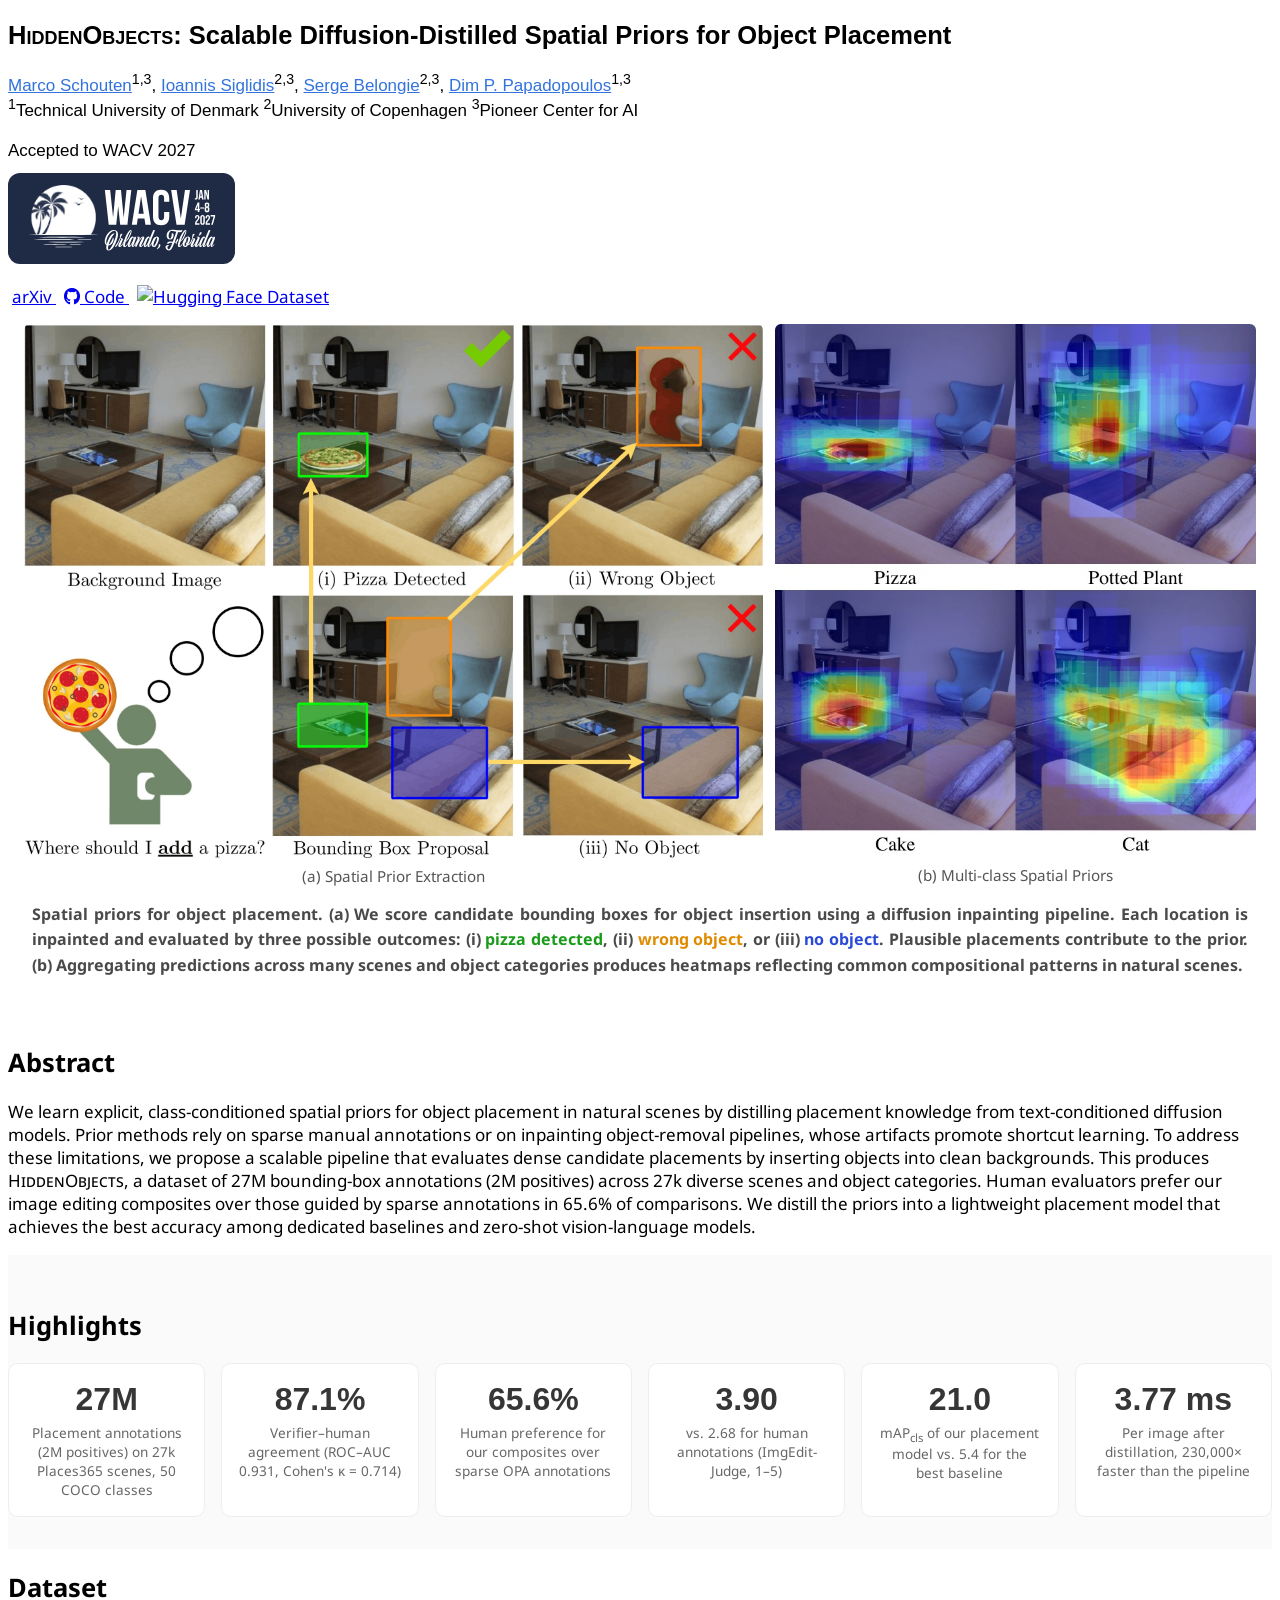
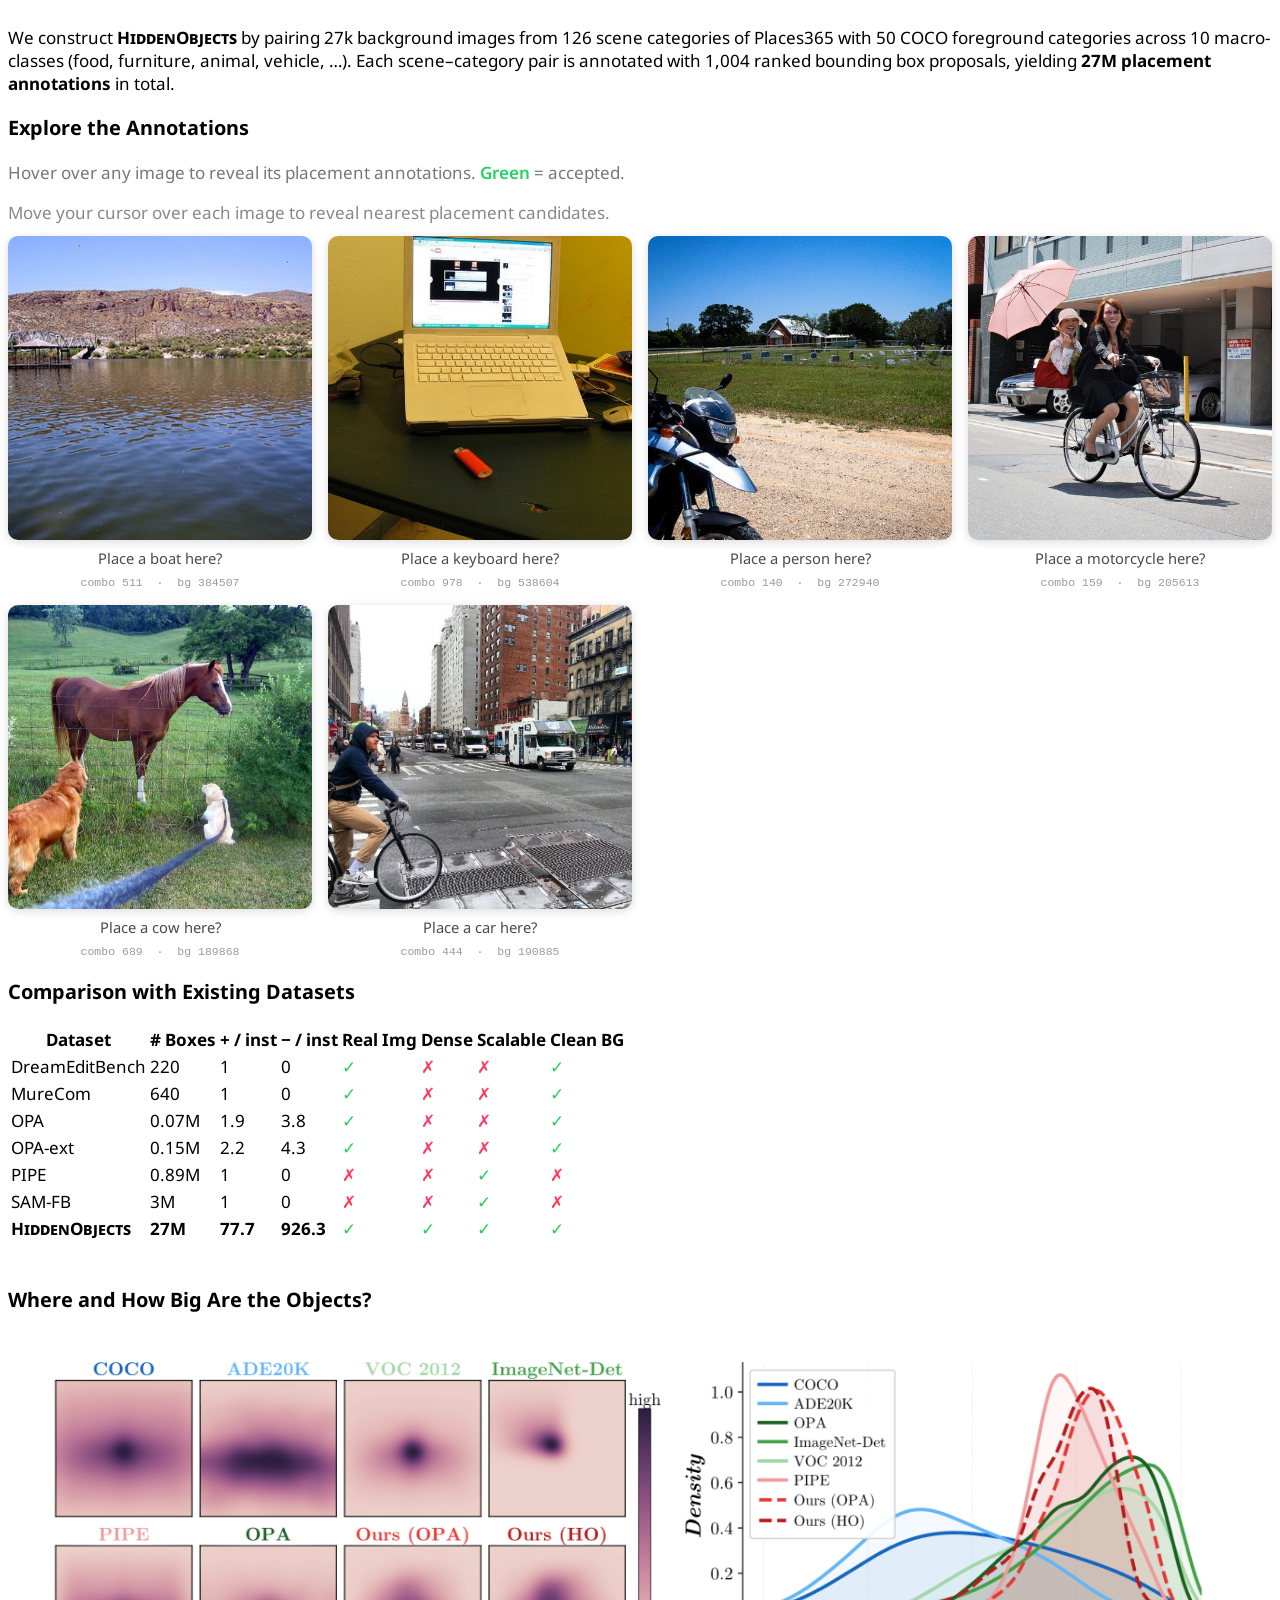
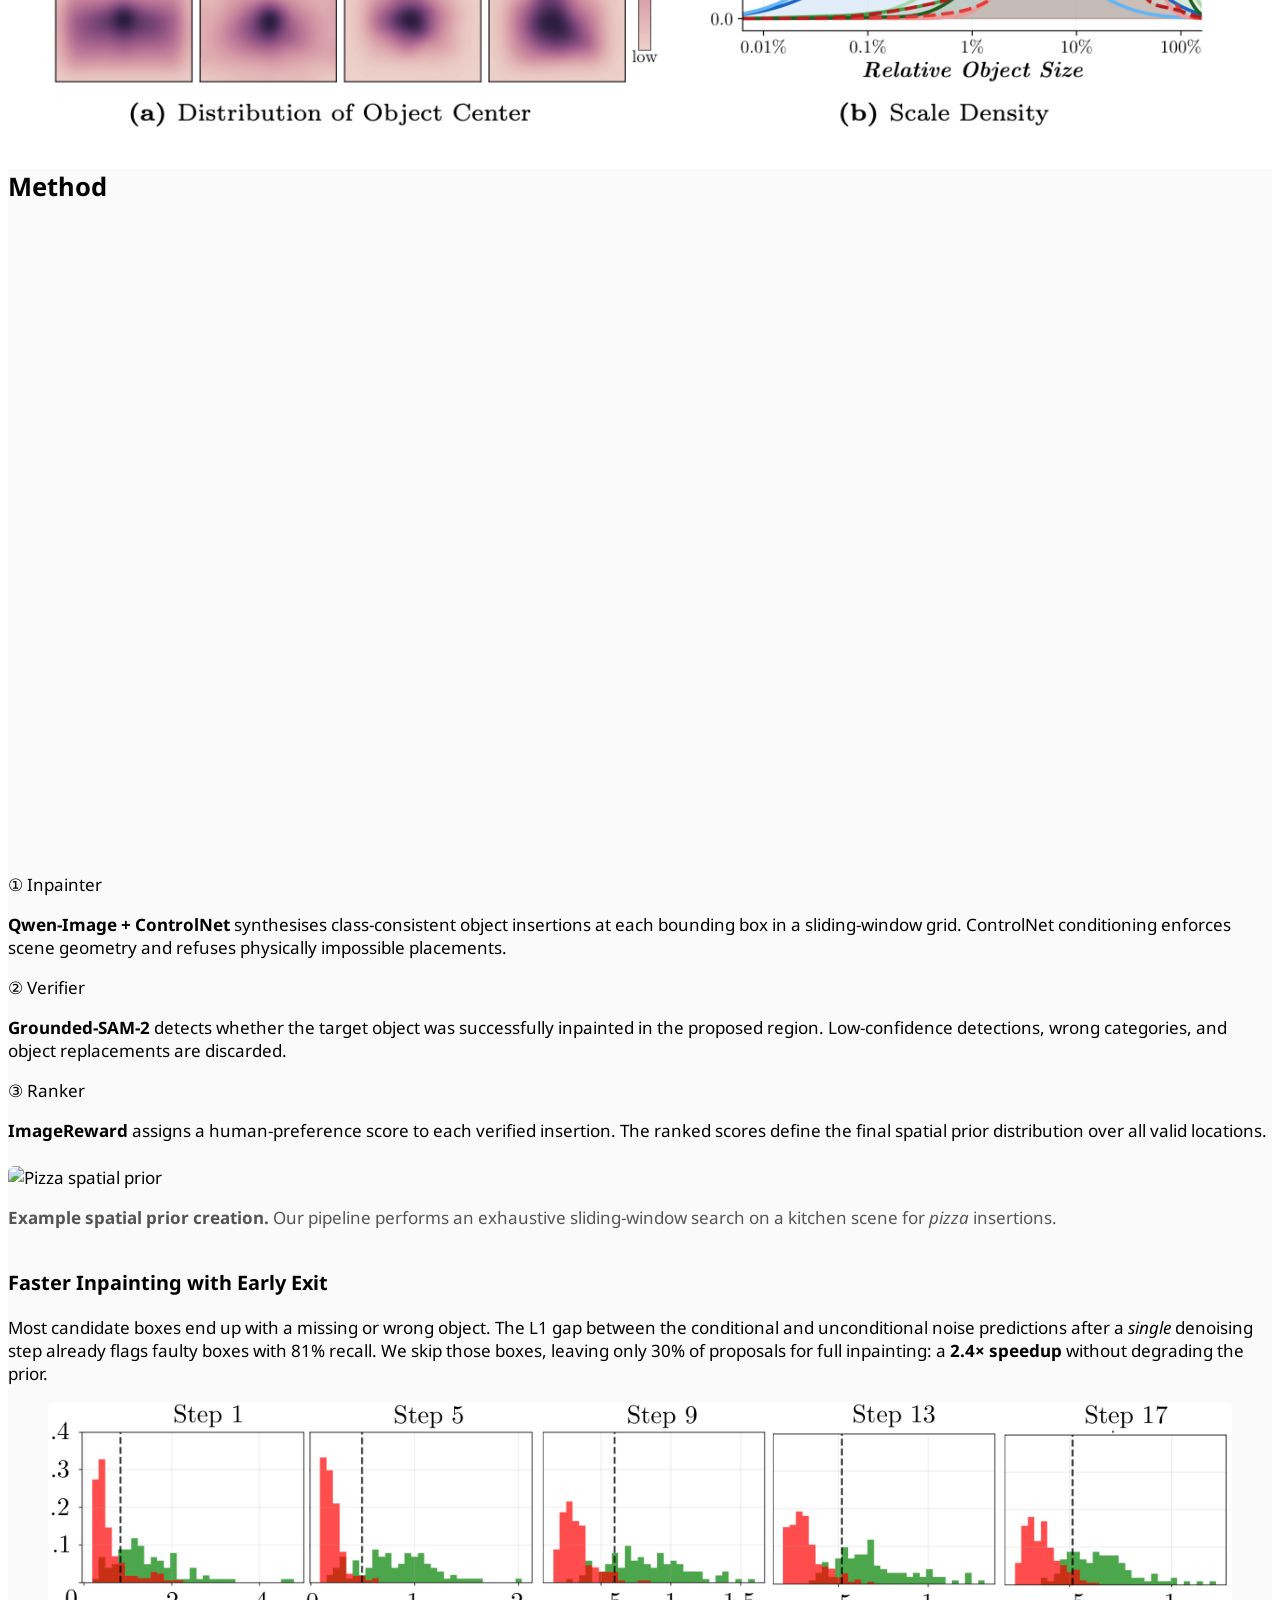
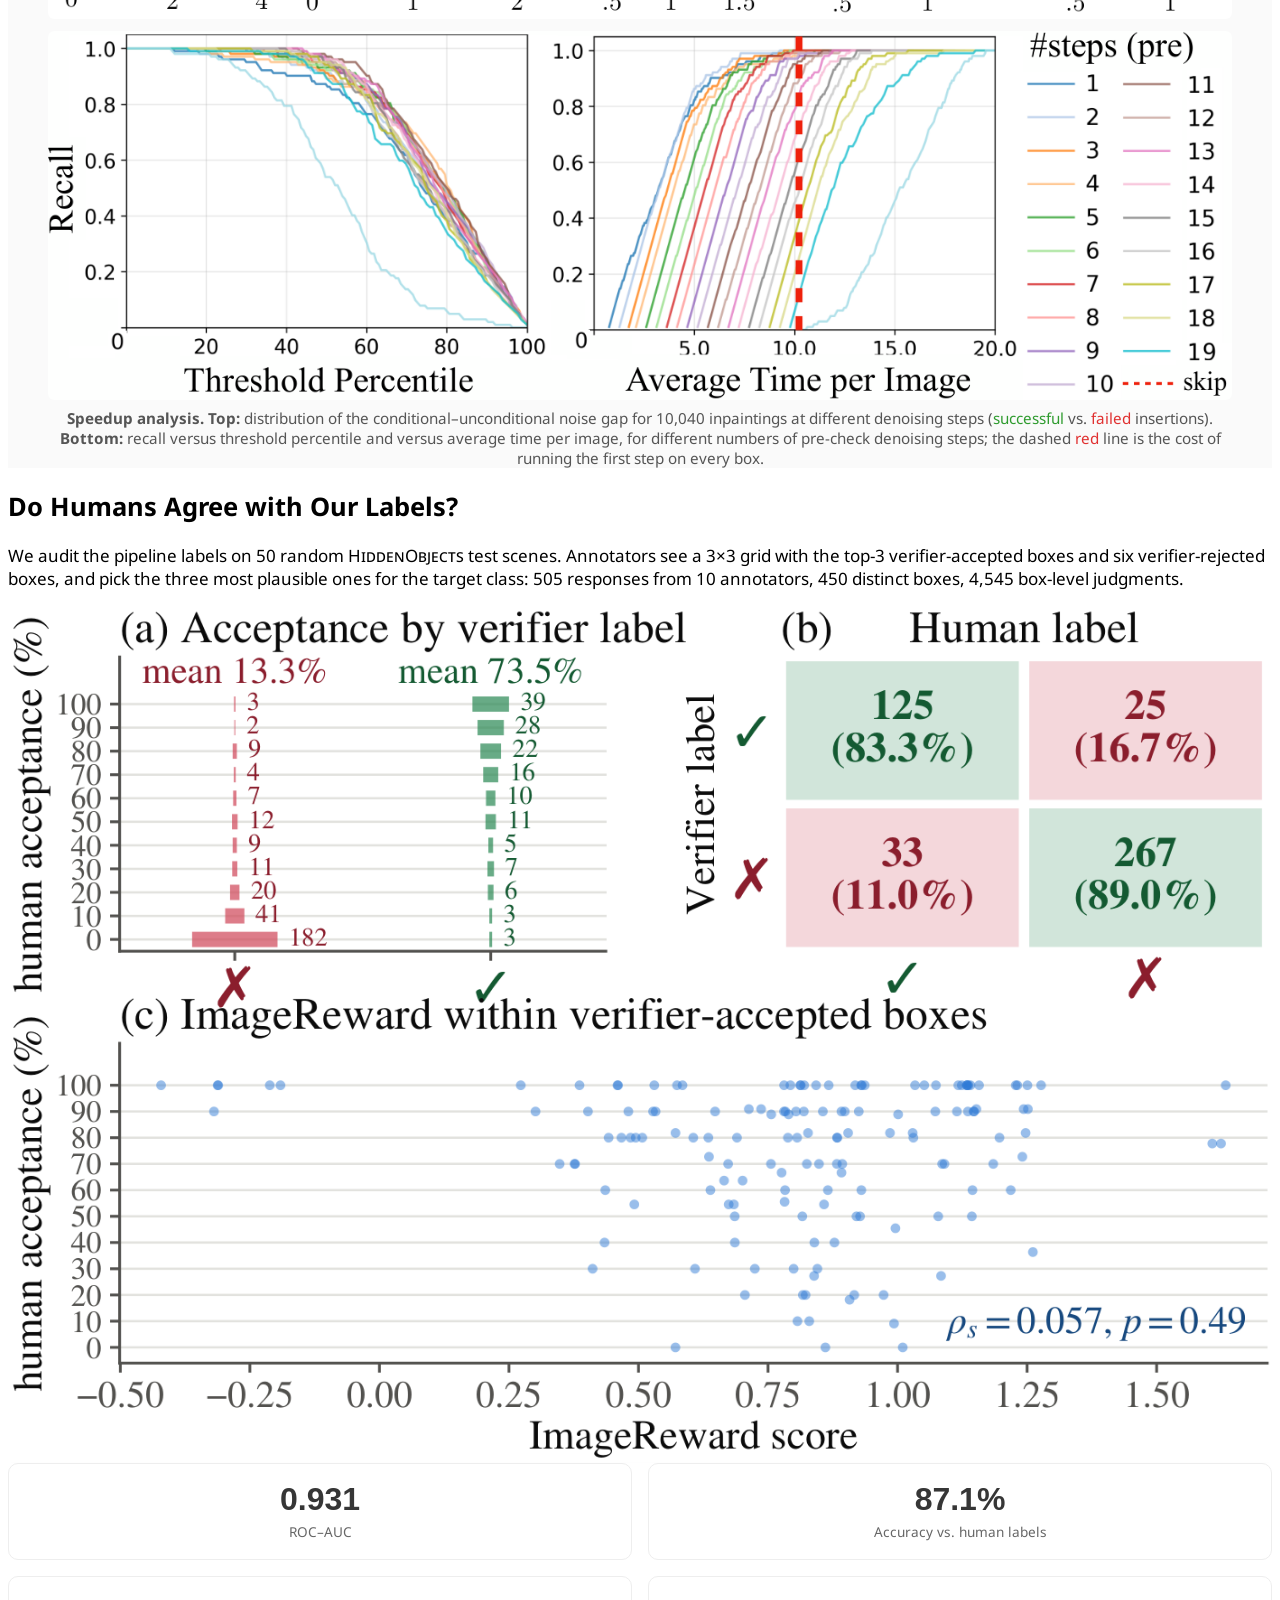
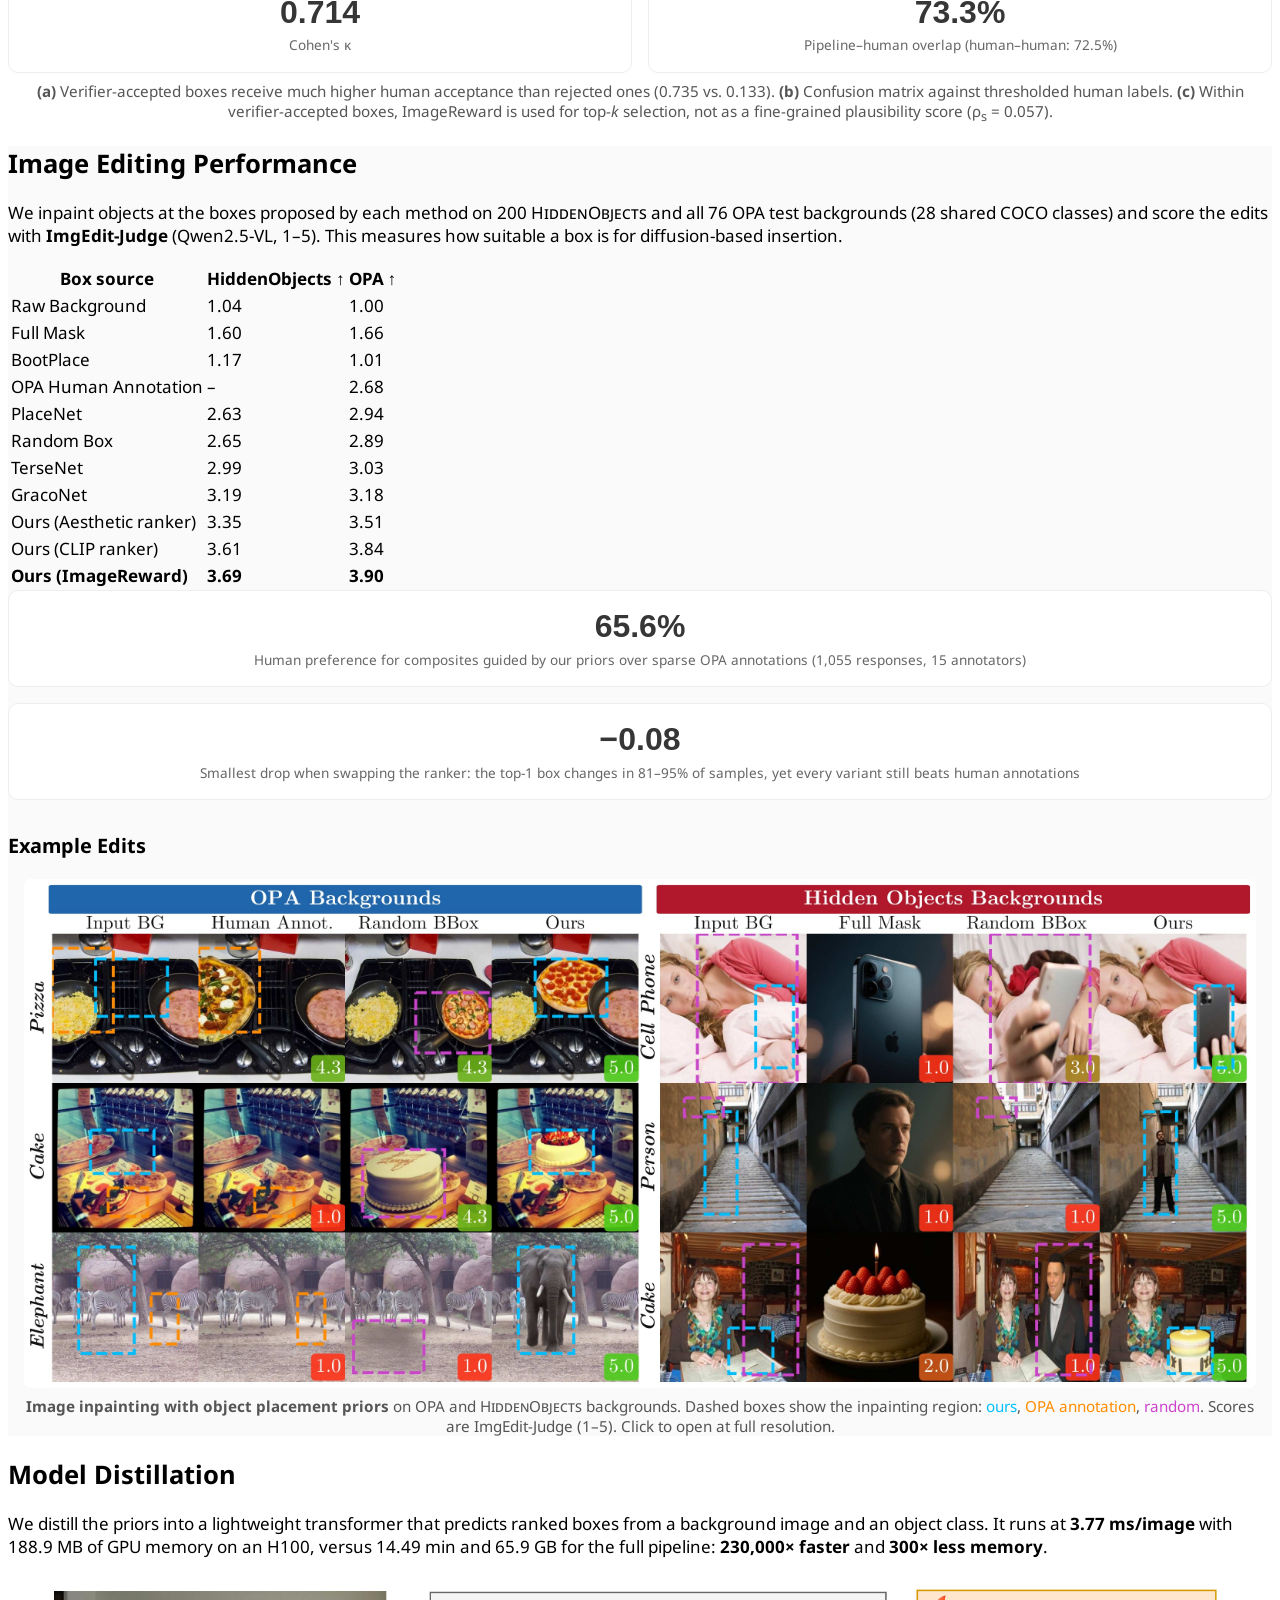
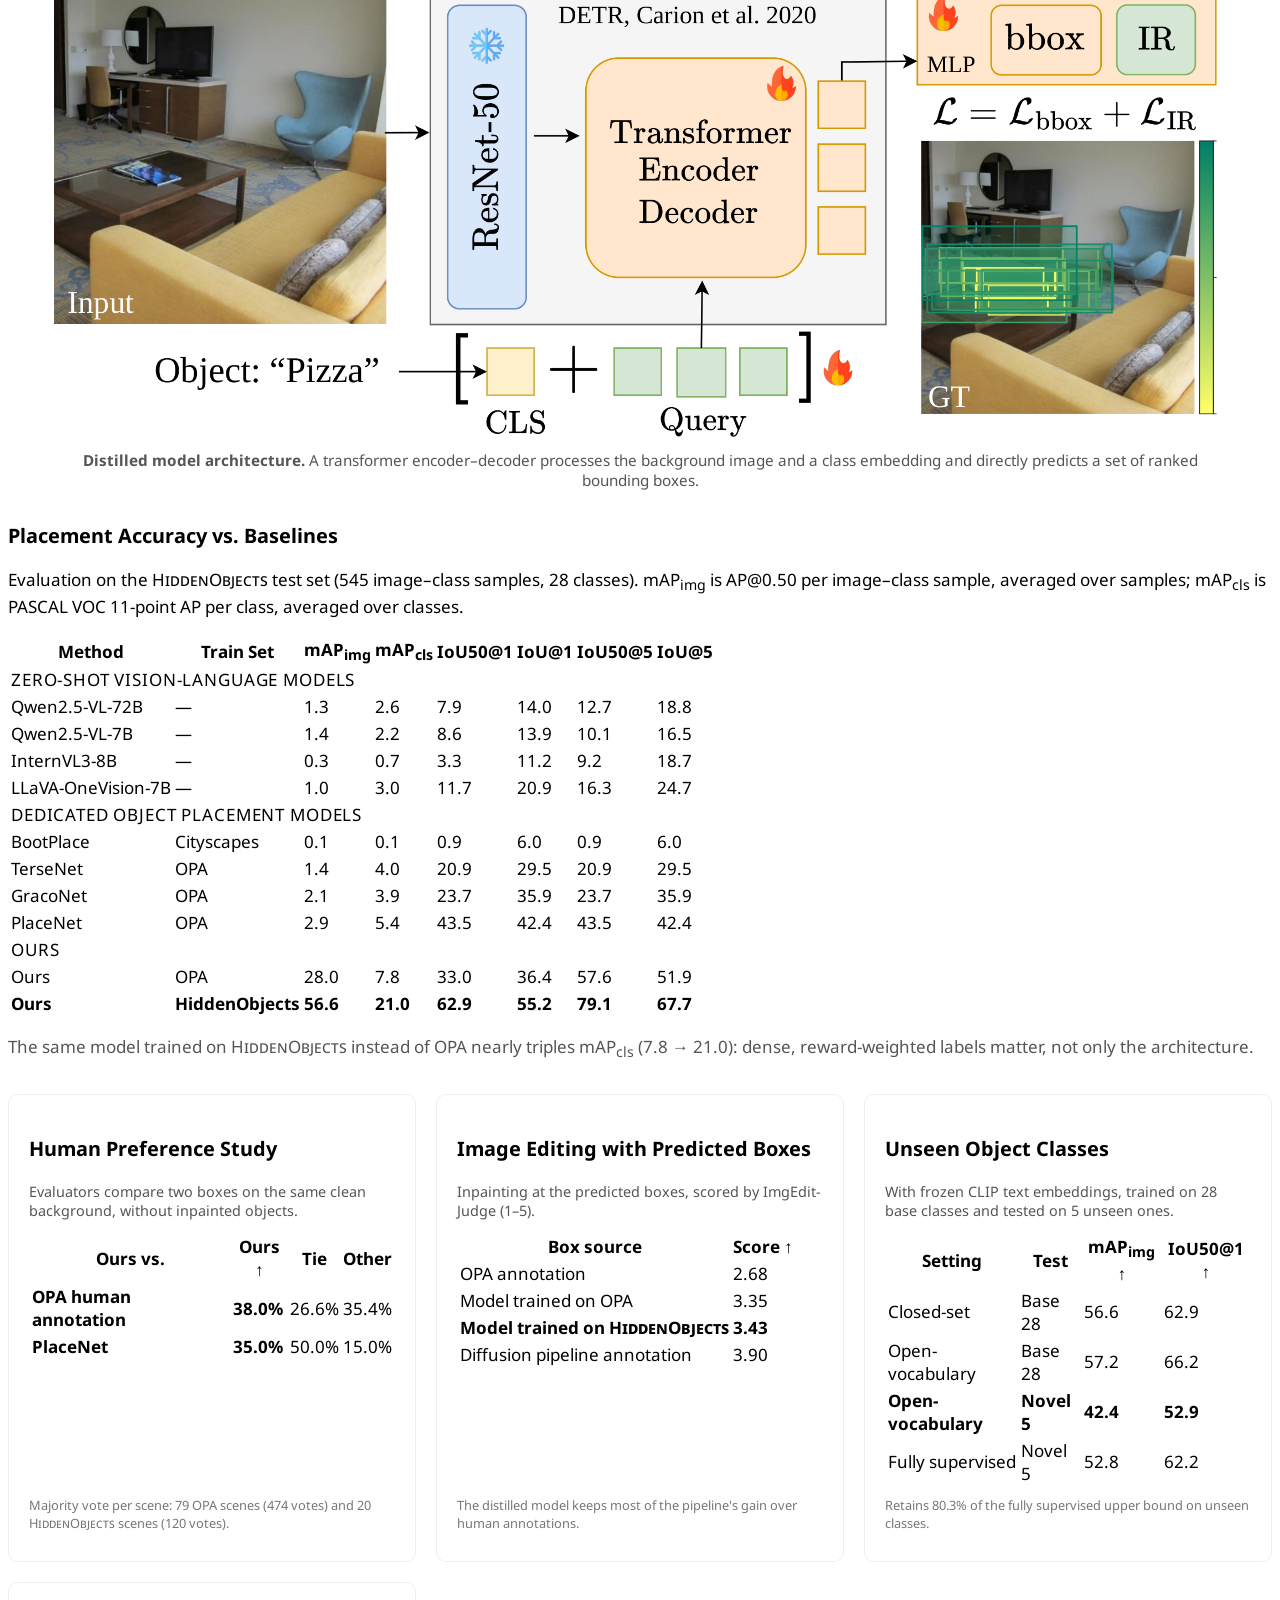
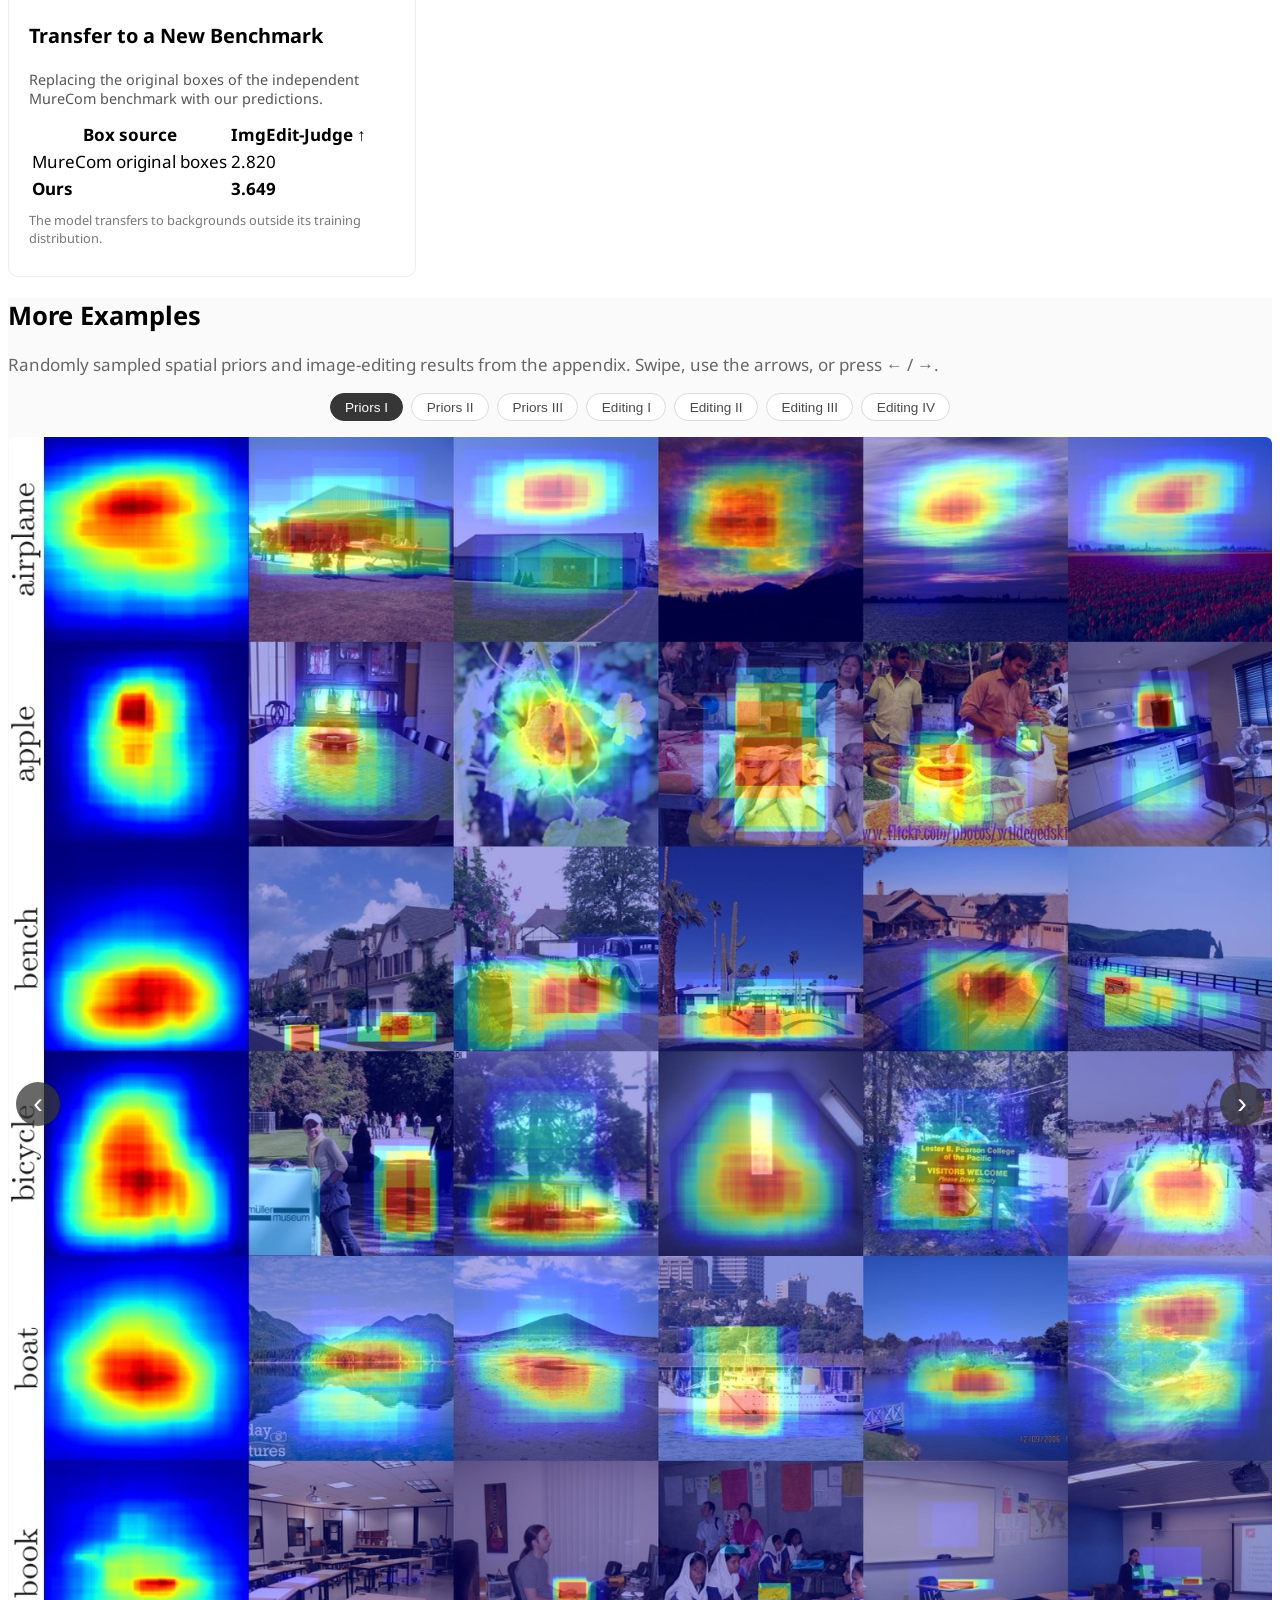
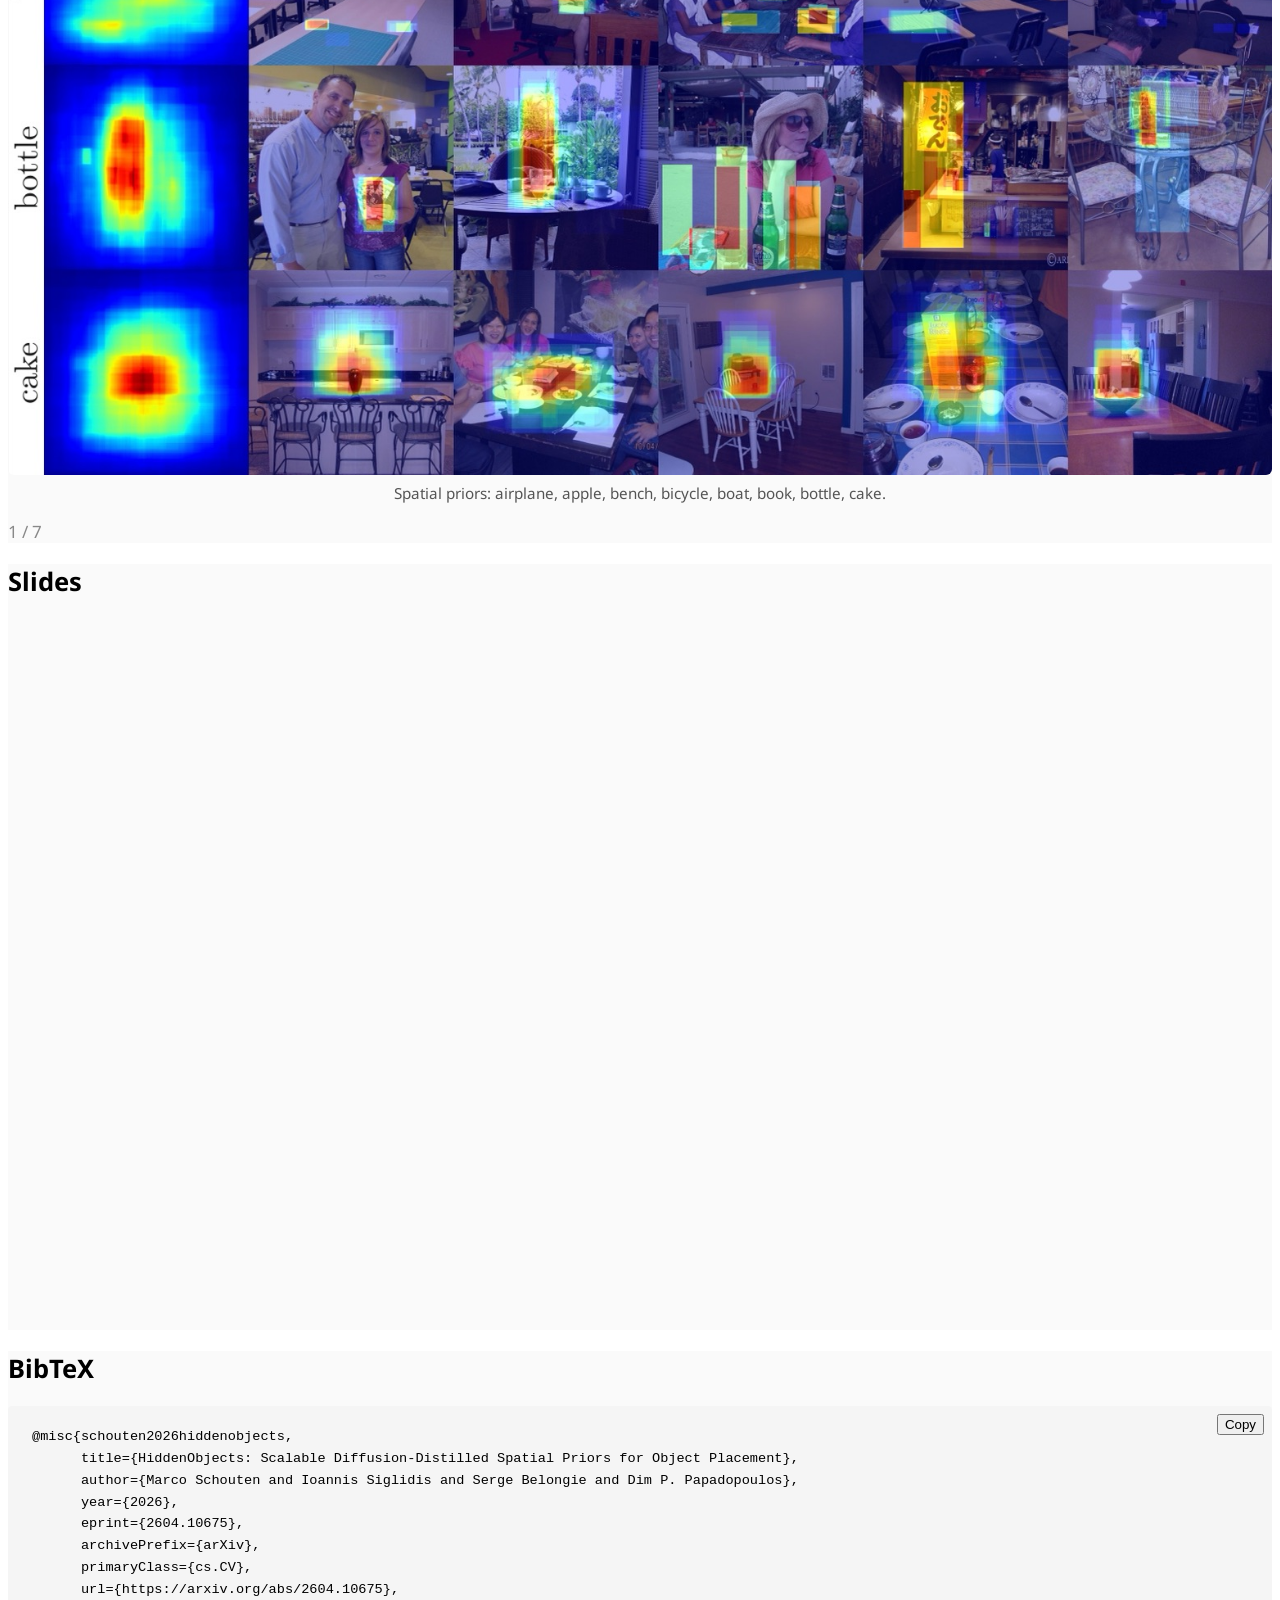
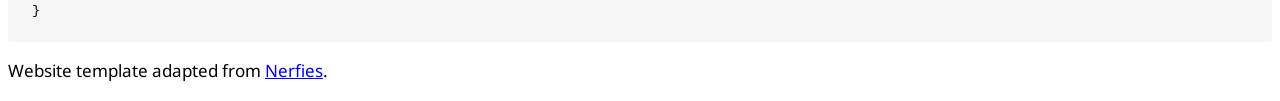
==== commit b96fad1f: "Add WACV 2027 Orlando logo badge to the hero Co-Authored-By: Claude Opus 5.5 <noreply@anthropic.com>" ====
--- a/index.html
+++ b/index.html
@@ -23,7 +23,7 @@
   <link rel="stylesheet" href="https://cdn.jsdelivr.net/npm/bulma@0.9.4/css/bulma.min.css" />
   <link rel="stylesheet" href="https://cdnjs.cloudflare.com/ajax/libs/font-awesome/6.4.0/css/all.min.css" />
   <link rel="stylesheet" href="https://cdnjs.cloudflare.com/ajax/libs/academicons/1.9.4/css/academicons.min.css" />
-  <link rel="stylesheet" href="static/css/style.css?v=2" />
+  <link rel="stylesheet" href="static/css/style.css?v=3" />
 </head>
 
 <body>
@@ -64,6 +64,10 @@
             </div>
 
             <p class="title is-3 publication-title" style="margin-top:1.25rem; margin-bottom:0.75rem;">Accepted to WACV 2027</p>
+            <a href="https://wacv.thecvf.com/" target="_blank" rel="noopener" class="wacv-badge"
+              title="WACV 2027, Jan 4–8, Orlando, Florida">
+              <img src="assets/logo/wacv2027.svg" alt="WACV 2027, January 4–8, Orlando, Florida" />
+            </a>
 
 
             <div class="column has-text-centered">
--- a/static/css/style.css
+++ b/static/css/style.css
@@ -250,3 +250,23 @@
 .carousel-arrow.next {
   right: 0.5rem;
 }
+
+/* ── WACV logo badge (official logo is white, so it sits on the conference navy) ── */
+.wacv-badge {
+  display: inline-block;
+  background: #1f2a44;
+  border-radius: 12px;
+  padding: 0.6rem 1.1rem;
+  margin-bottom: 1rem;
+  transition: transform 0.15s ease;
+}
+
+.wacv-badge:hover {
+  transform: translateY(-2px);
+}
+
+.wacv-badge img {
+  display: block;
+  height: 72px;
+  width: auto;
+}
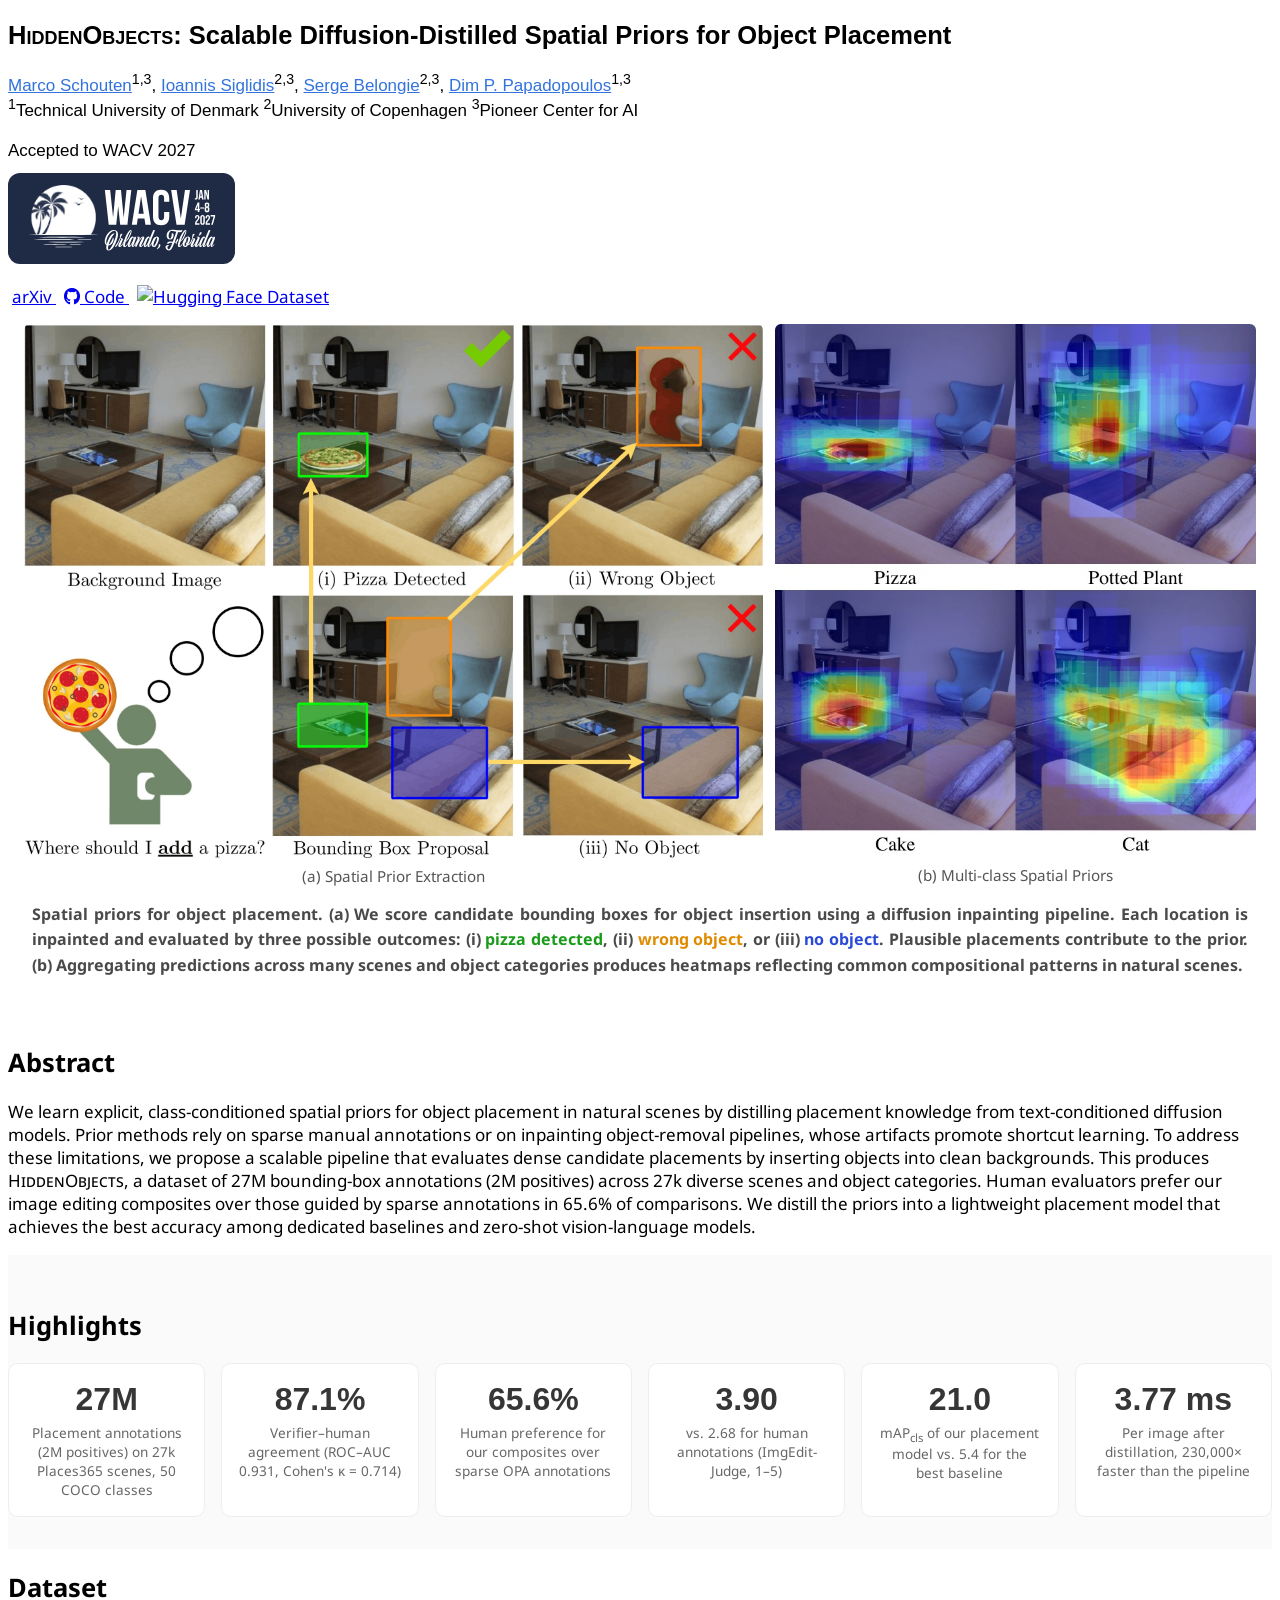
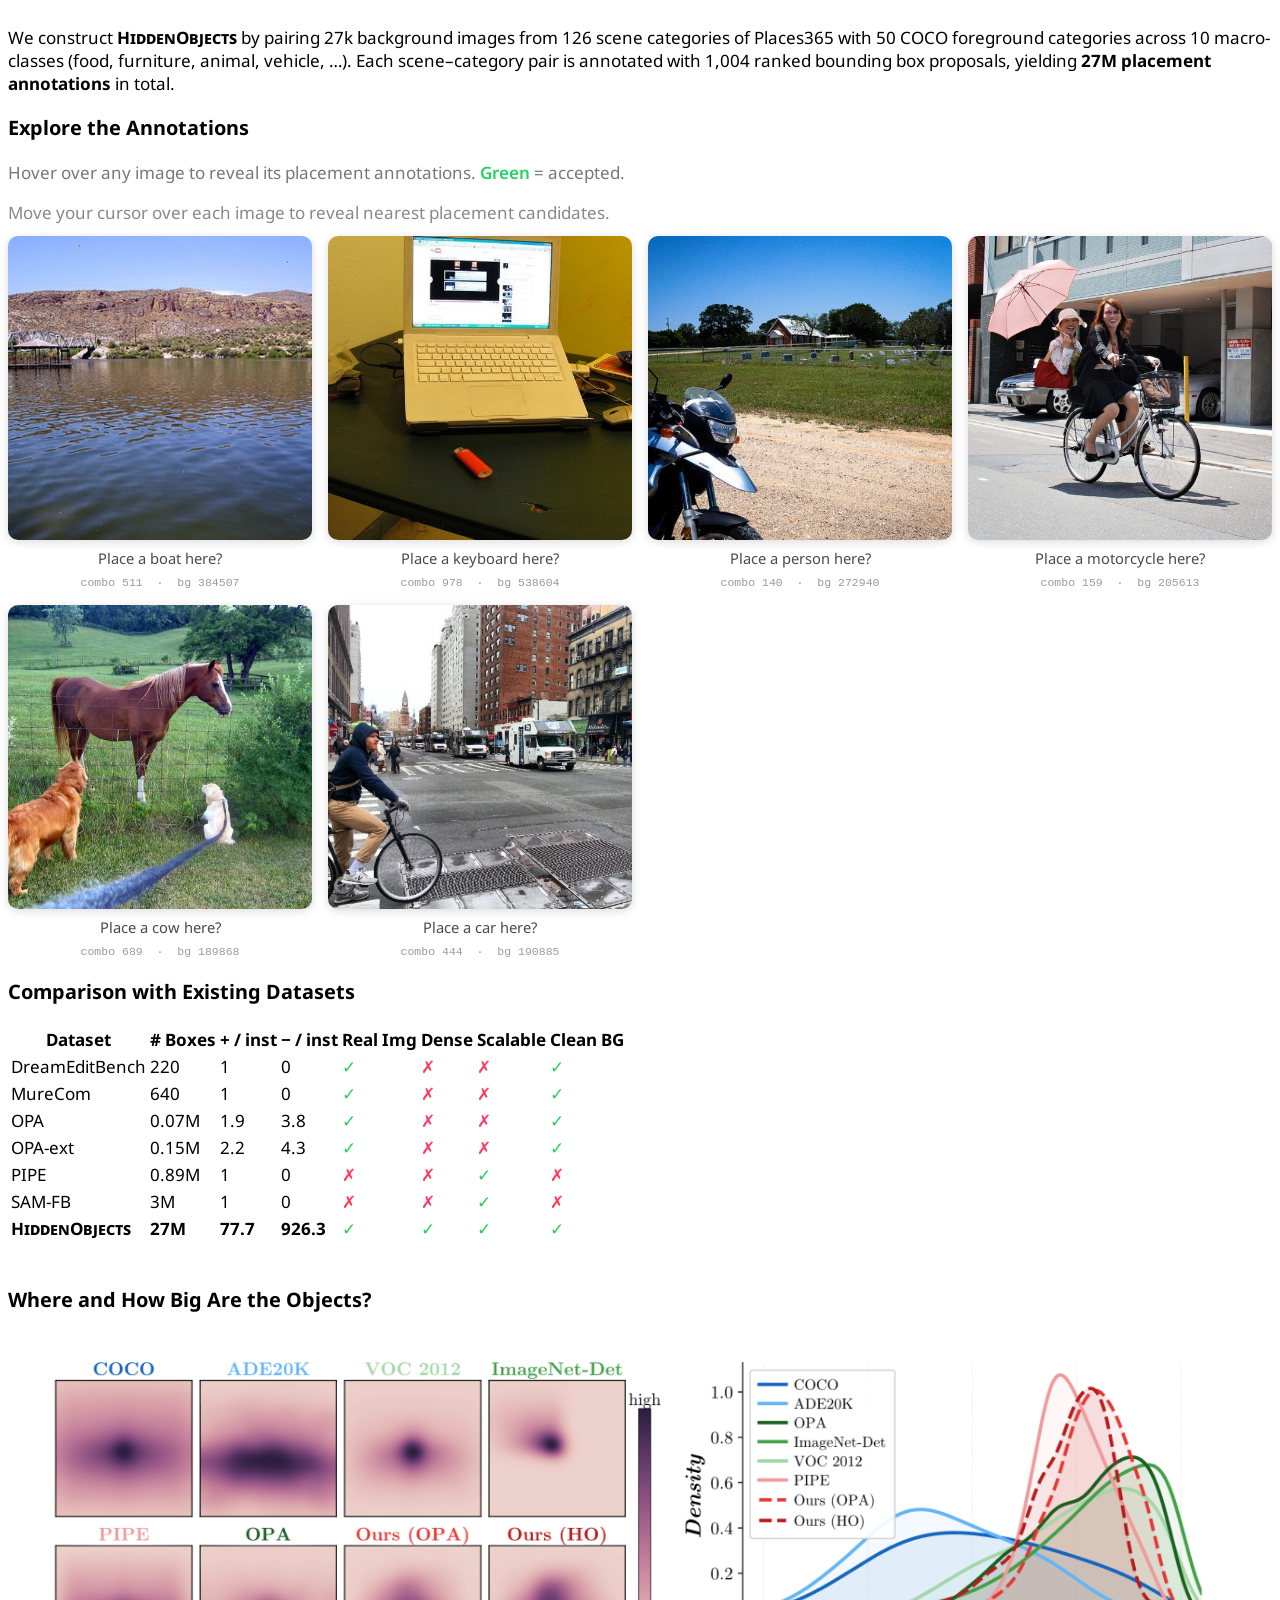
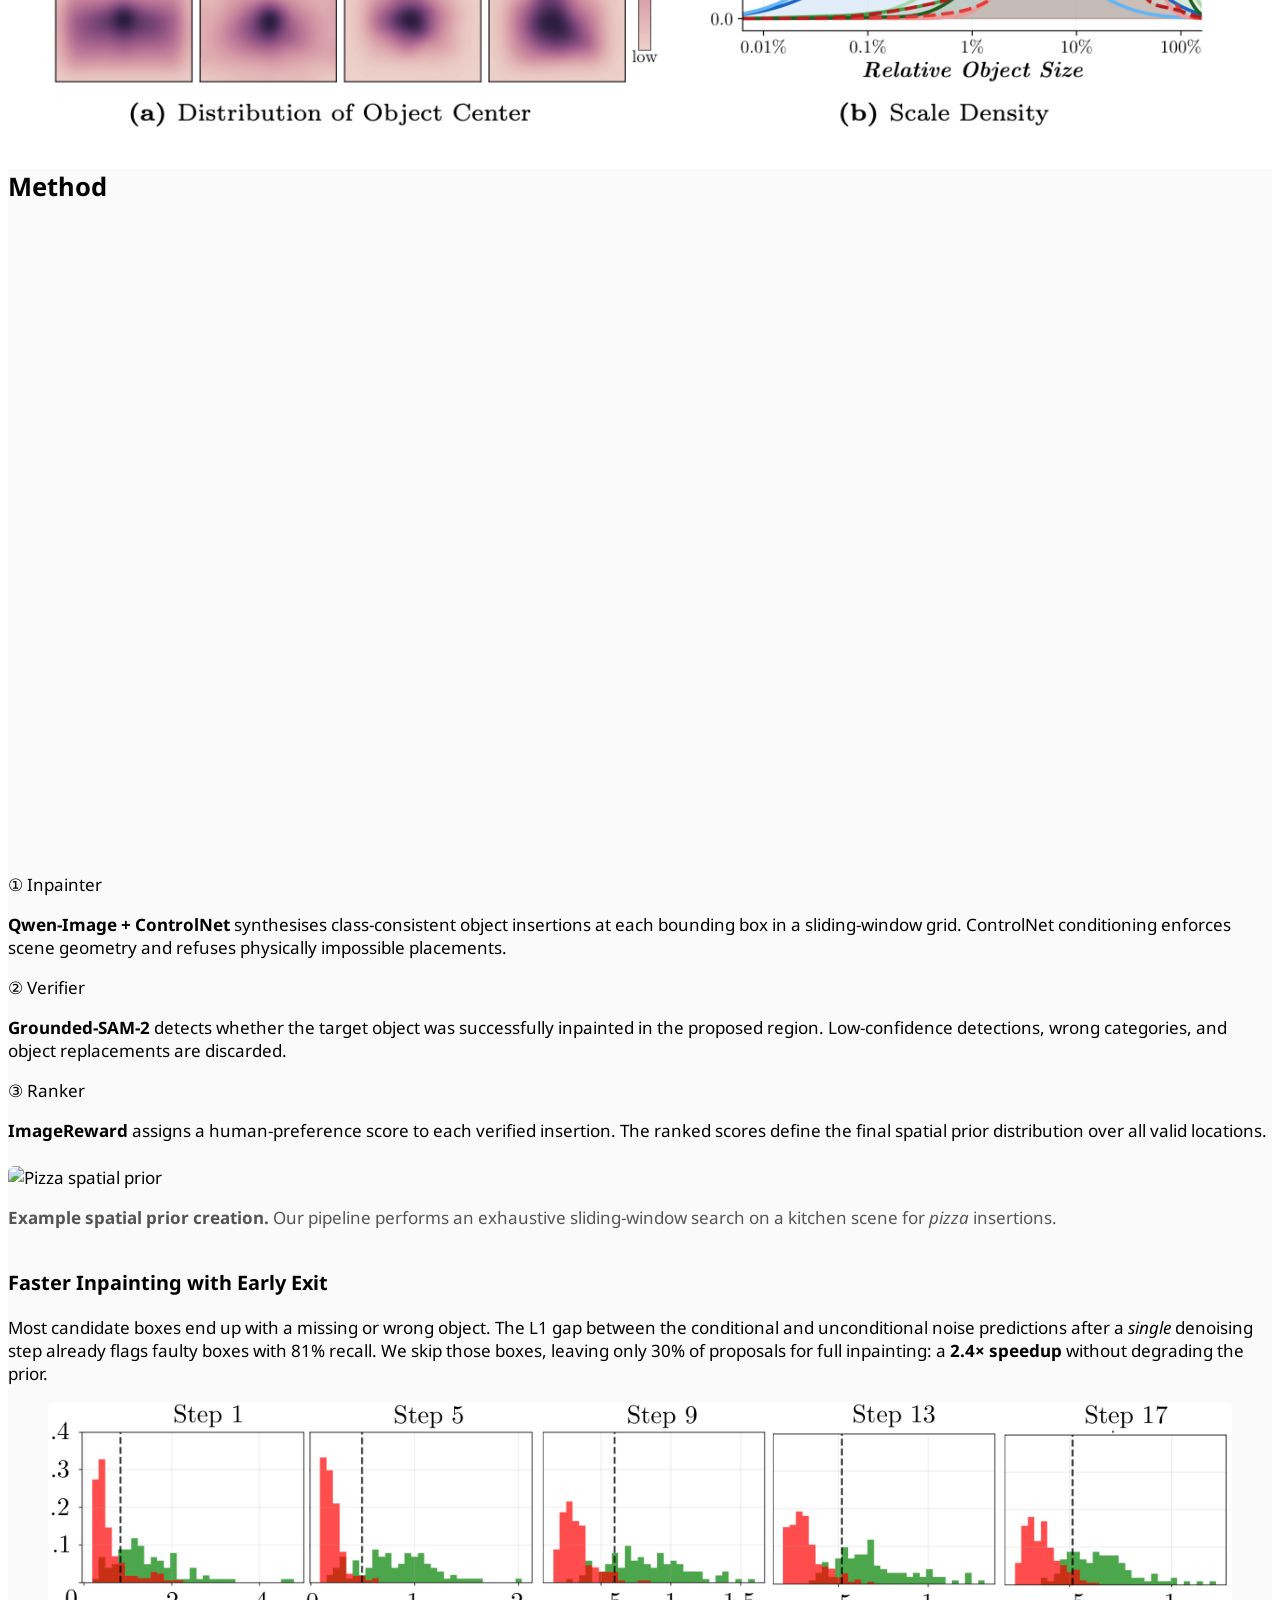
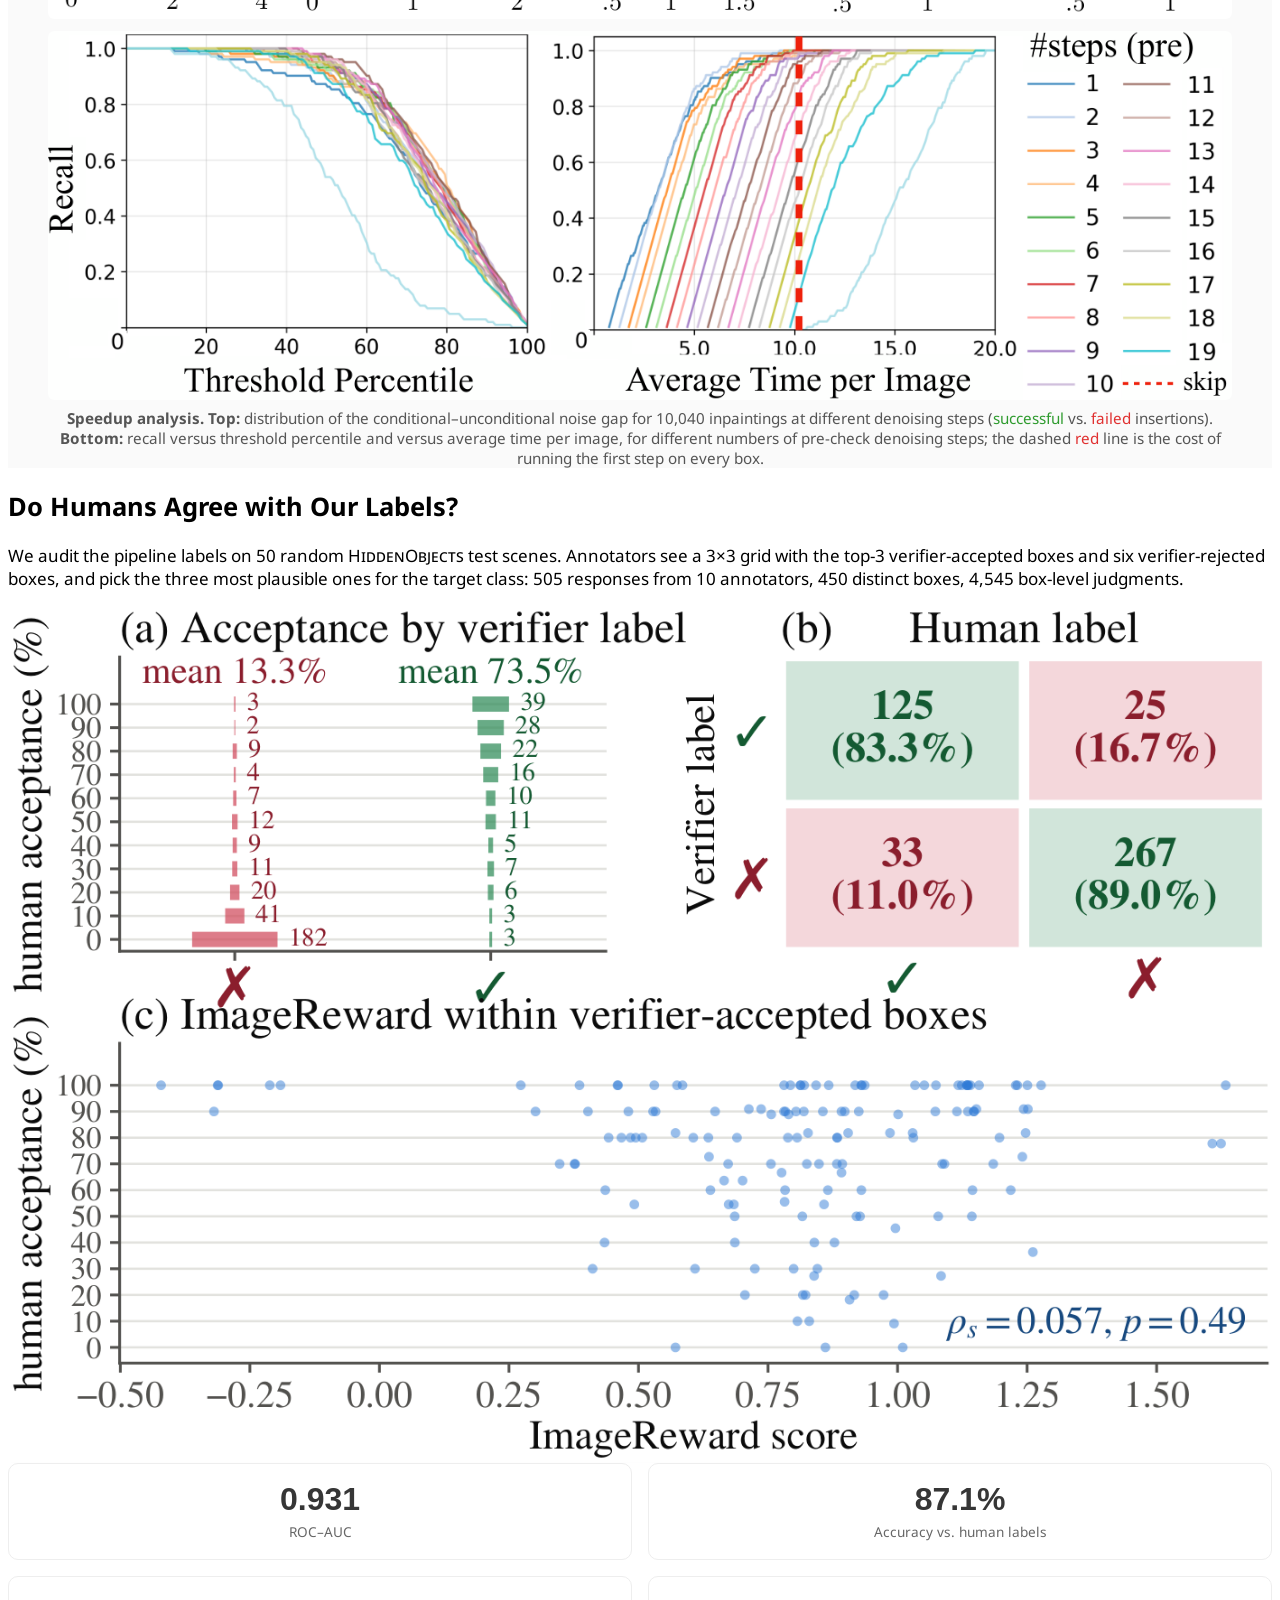
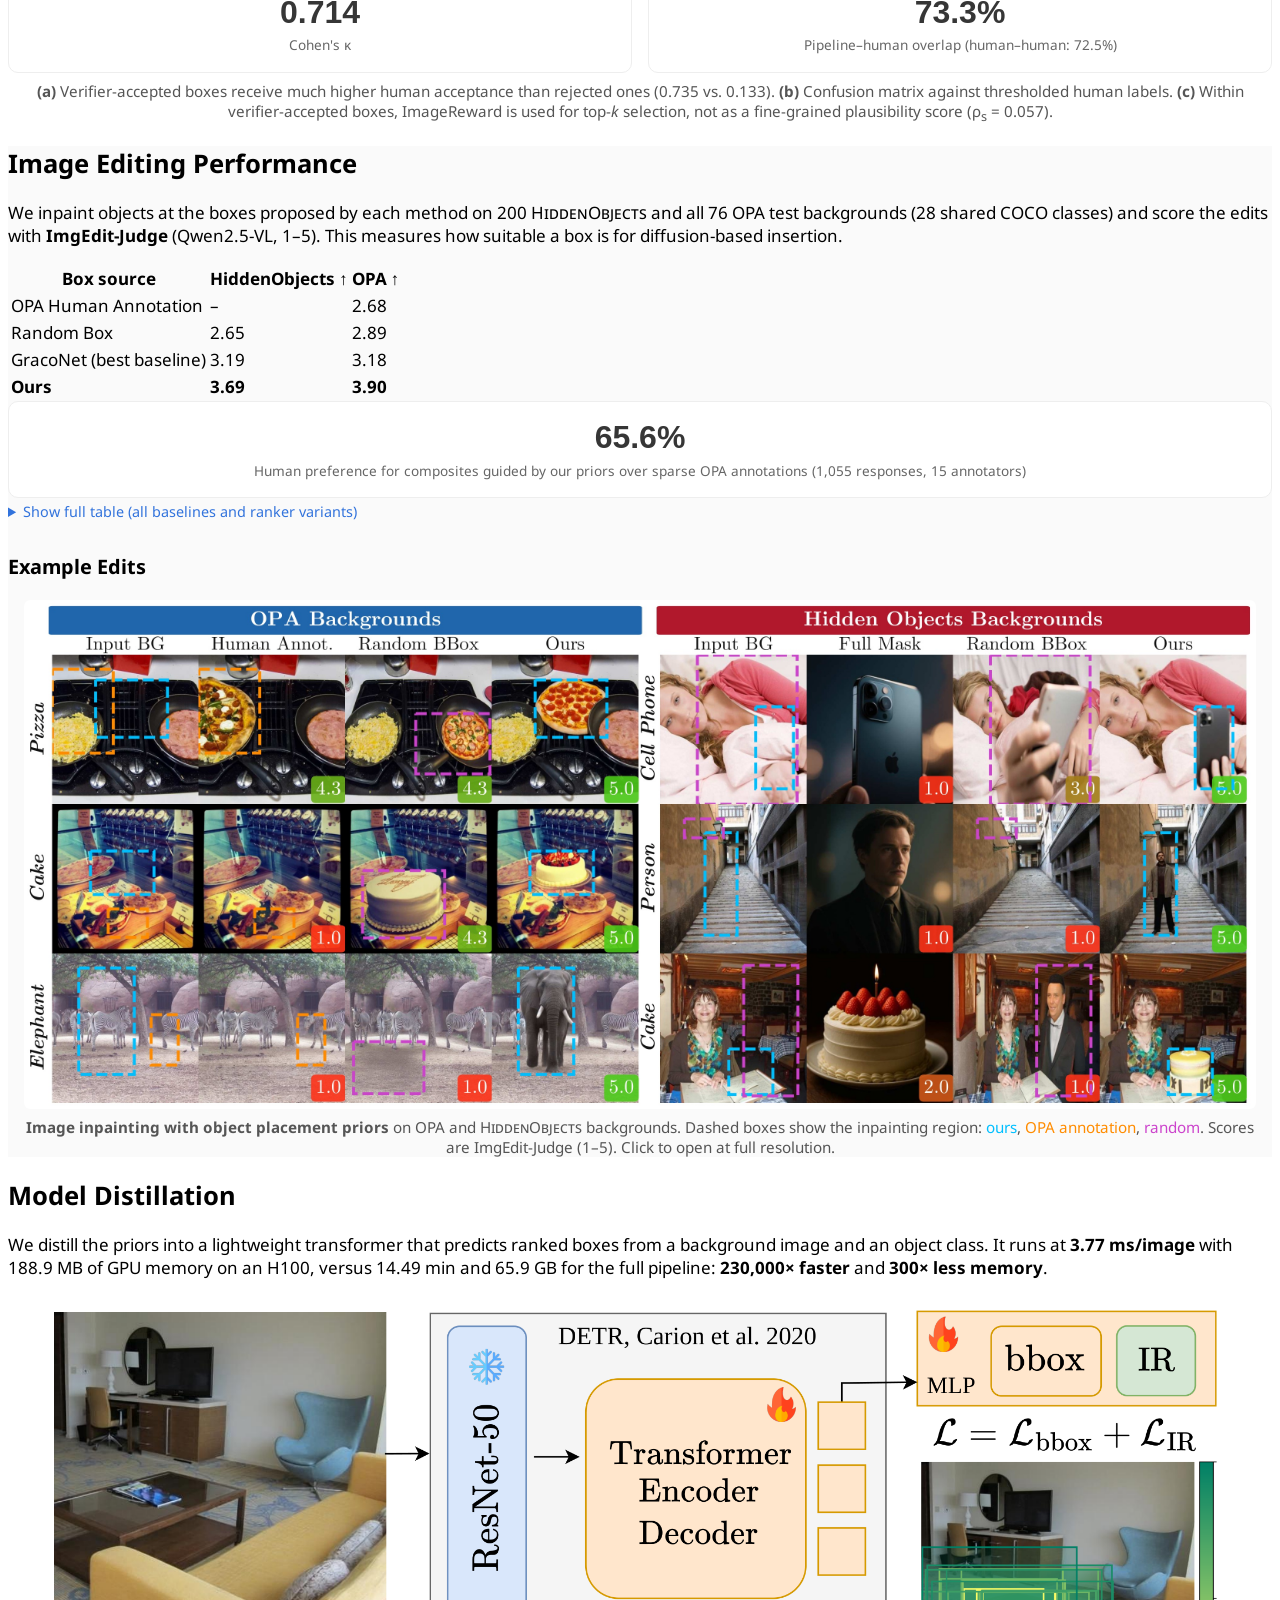
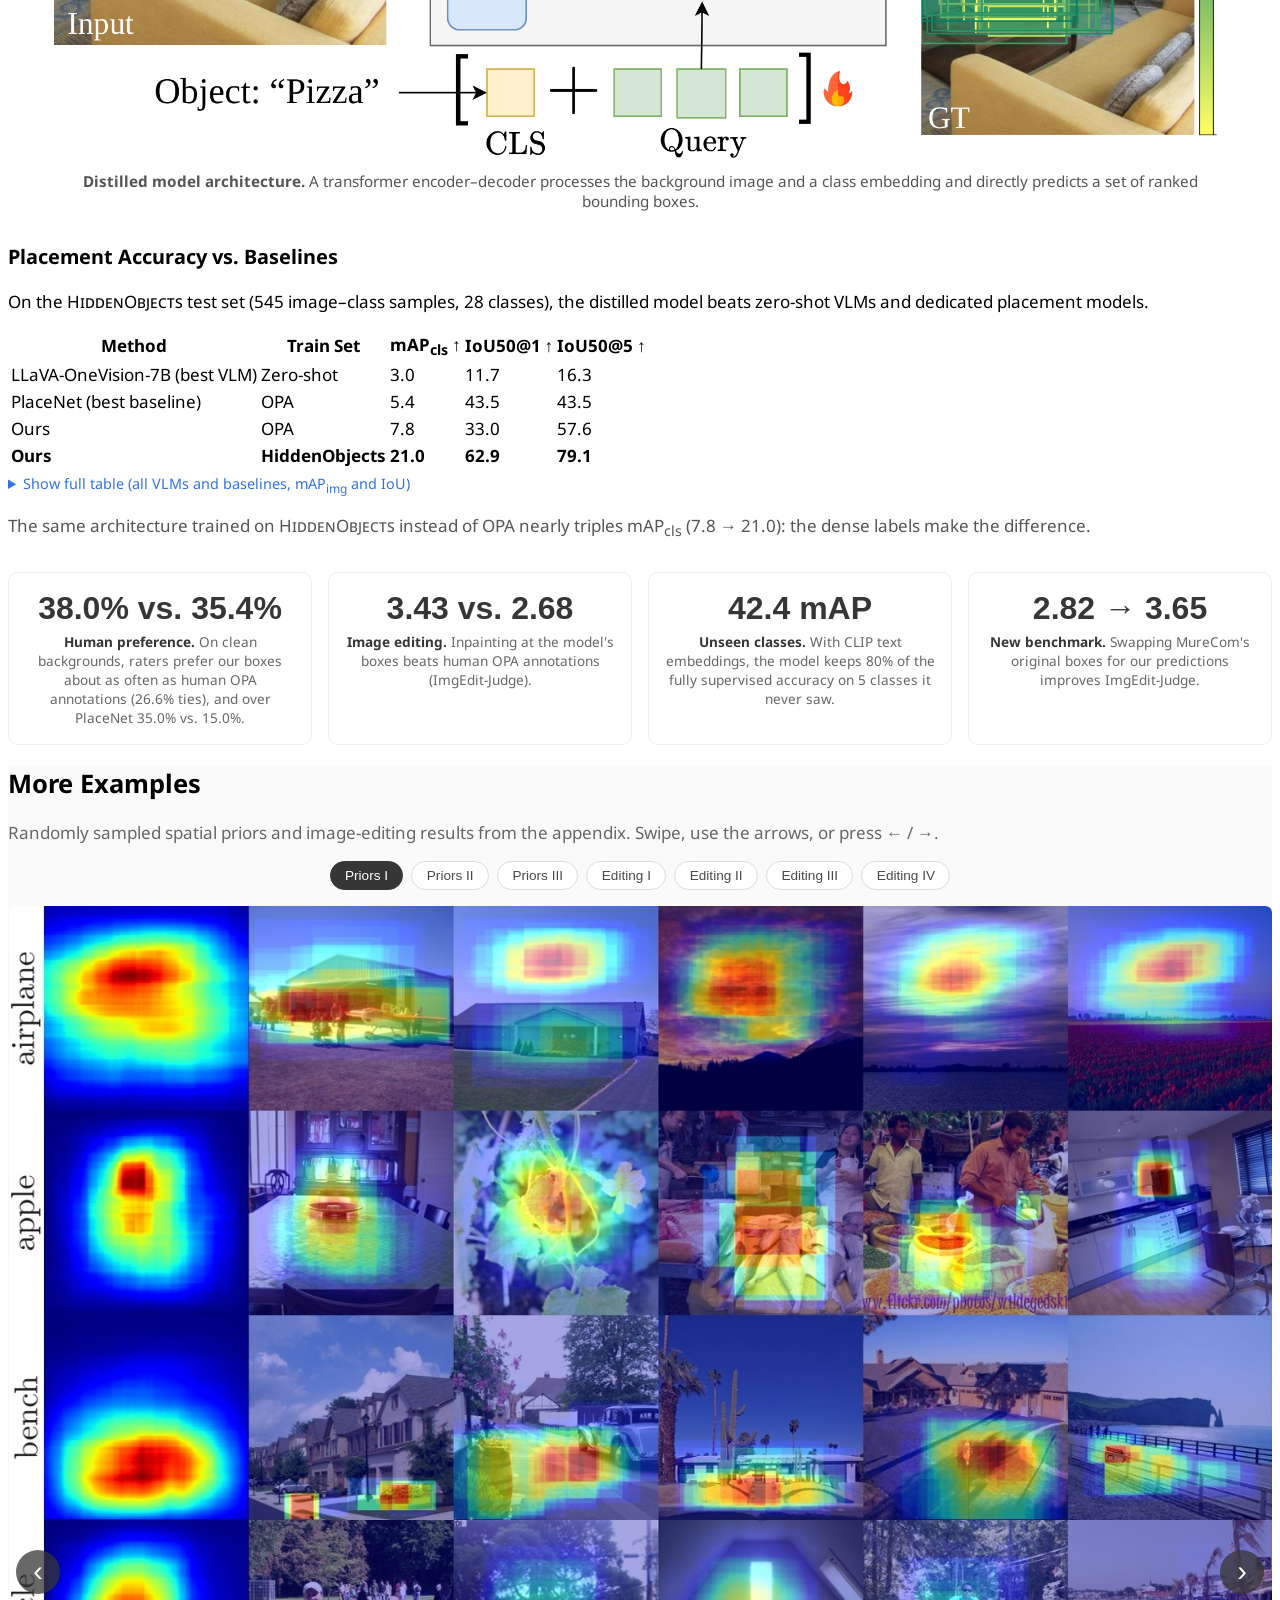
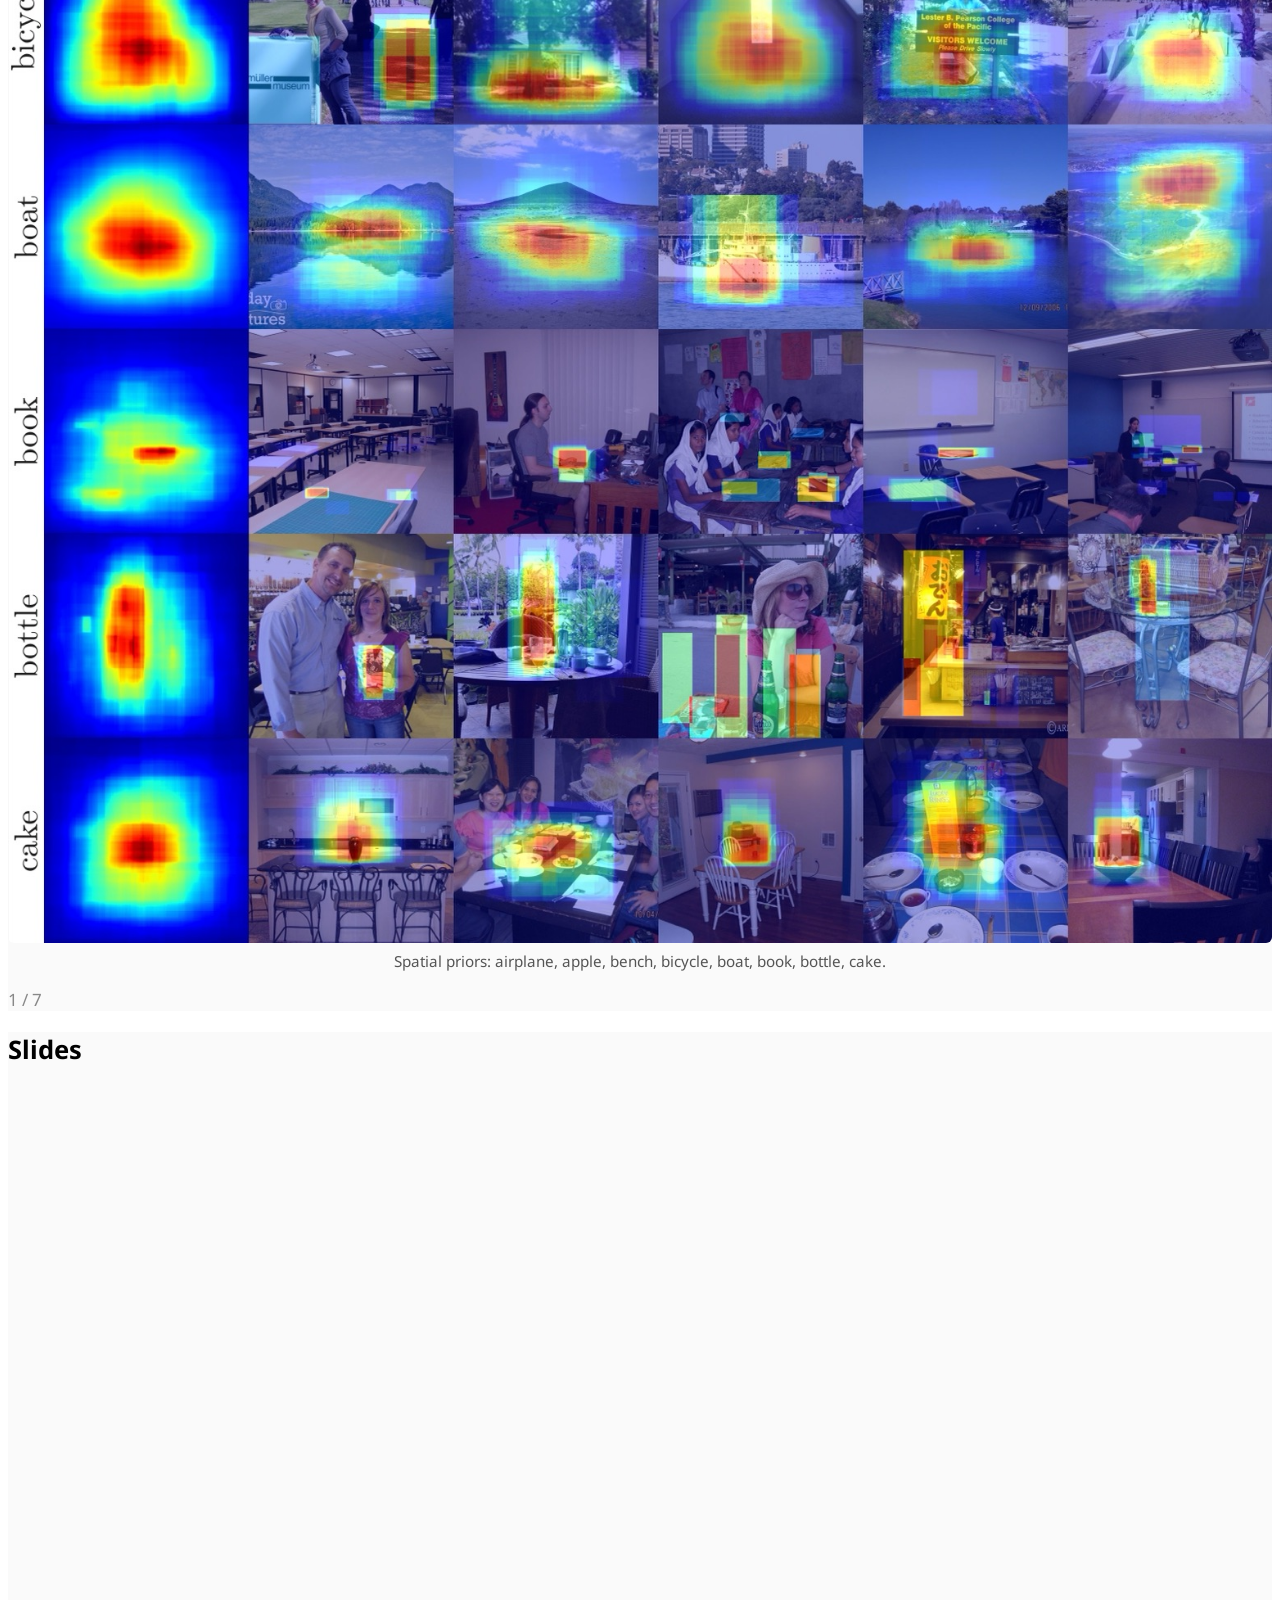
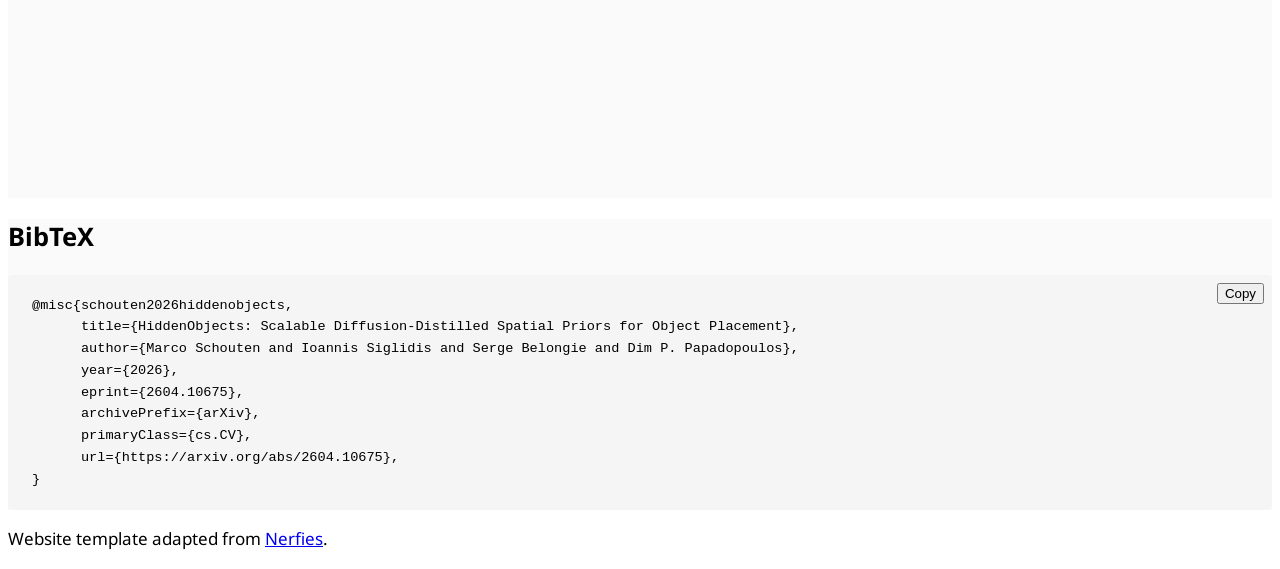
==== commit f126e5b6: "Trim results tables on project page Show short tables for image editing and placement accuracy with " ====
--- a/index.html
+++ b/index.html
@@ -23,7 +23,7 @@
   <link rel="stylesheet" href="https://cdn.jsdelivr.net/npm/bulma@0.9.4/css/bulma.min.css" />
   <link rel="stylesheet" href="https://cdnjs.cloudflare.com/ajax/libs/font-awesome/6.4.0/css/all.min.css" />
   <link rel="stylesheet" href="https://cdnjs.cloudflare.com/ajax/libs/academicons/1.9.4/css/academicons.min.css" />
-  <link rel="stylesheet" href="static/css/style.css?v=3" />
+  <link rel="stylesheet" href="static/css/style.css?v=4" />
 </head>
 
 <body>
@@ -666,10 +666,38 @@
         </p>
       </div>
 
-      <div class="columns">
+      <div class="columns is-vcentered">
         <div class="column is-7">
           <div class="table-container">
             <table class="table is-bordered is-striped is-narrow is-hoverable is-fullwidth">
+              <thead>
+                <tr class="has-background-dark">
+                  <th class="has-text-white">Box source</th>
+                  <th class="has-text-white has-text-centered">HiddenObjects ↑</th>
+                  <th class="has-text-white has-text-centered">OPA ↑</th>
+                </tr>
+              </thead>
+              <tbody>
+                <tr><td>OPA Human Annotation</td><td class="has-text-centered">–</td><td class="has-text-centered">2.68</td></tr>
+                <tr><td>Random Box</td><td class="has-text-centered">2.65</td><td class="has-text-centered">2.89</td></tr>
+                <tr><td>GracoNet (best baseline)</td><td class="has-text-centered">3.19</td><td class="has-text-centered">3.18</td></tr>
+                <tr class="has-background-info-light"><td><strong>Ours</strong></td><td class="has-text-centered"><strong>3.69</strong></td><td class="has-text-centered"><strong>3.90</strong></td></tr>
+              </tbody>
+            </table>
+          </div>
+        </div>
+        <div class="column is-5">
+          <div class="stat-card">
+            <div class="stat-value">65.6%</div>
+            <div class="stat-label">Human preference for composites guided by our priors over sparse OPA annotations
+              (1,055 responses, 15 annotators)</div>
+          </div>
+        </div>
+      </div>
+      <details class="full-table">
+        <summary>Show full table (all baselines and ranker variants)</summary>
+        <div class="table-container">
+          <table class="table is-bordered is-striped is-narrow is-hoverable is-fullwidth">
               <thead>
                 <tr class="has-background-dark">
                   <th class="has-text-white">Box source</th>
@@ -691,23 +719,8 @@
                 <tr class="has-background-info-light"><td><strong>Ours (ImageReward)</strong></td><td class="has-text-centered"><strong>3.69</strong></td><td class="has-text-centered"><strong>3.90</strong></td></tr>
               </tbody>
             </table>
-          </div>
-        </div>
-        <div class="column is-5">
-          <div class="stat-grid" style="grid-template-columns:1fr;">
-            <div class="stat-card">
-              <div class="stat-value">65.6%</div>
-              <div class="stat-label">Human preference for composites guided by our priors over sparse OPA annotations
-                (1,055 responses, 15 annotators)</div>
-            </div>
-            <div class="stat-card">
-              <div class="stat-value">−0.08</div>
-              <div class="stat-label">Smallest drop when swapping the ranker: the top-1 box changes in 81–95% of
-                samples, yet every variant still beats human annotations</div>
-            </div>
-          </div>
-        </div>
-      </div>
+        </div>
+      </details>
 
       <!-- Qualitative results -->
       <h3 class="title is-4" style="margin-top:2rem;">Example Edits</h3>
@@ -752,18 +765,39 @@
         </figcaption>
       </figure>
 
-      <!-- Placement benchmark table -->
+      <!-- Placement benchmark: short table, full table on demand -->
       <h3 class="title is-4" style="margin-top:2rem;">Placement Accuracy vs. Baselines</h3>
       <div class="content">
         <p>
-          Evaluation on the <span style="font-variant:small-caps;">HiddenObjects</span> test set (545 image–class
-          samples, 28 classes). mAP<sub>img</sub> is AP@0.50 per image–class sample, averaged over samples;
-          mAP<sub>cls</sub> is PASCAL VOC 11-point AP per class, averaged over classes.
+          On the <span style="font-variant:small-caps;">HiddenObjects</span> test set (545 image–class samples,
+          28 classes), the distilled model beats zero-shot VLMs and dedicated placement models.
         </p>
       </div>
-
       <div class="table-container">
         <table class="table is-bordered is-striped is-narrow is-hoverable is-fullwidth">
+          <thead>
+            <tr class="has-background-dark">
+              <th class="has-text-white">Method</th>
+              <th class="has-text-white">Train Set</th>
+              <th class="has-text-white has-text-centered">mAP<sub>cls</sub> ↑</th>
+              <th class="has-text-white has-text-centered">IoU50@1 ↑</th>
+              <th class="has-text-white has-text-centered">IoU50@5 ↑</th>
+            </tr>
+          </thead>
+          <tbody>
+            <tr><td>LLaVA-OneVision-7B (best VLM)</td><td>Zero-shot</td><td class="has-text-centered">3.0</td><td class="has-text-centered">11.7</td><td class="has-text-centered">16.3</td></tr>
+            <tr><td>PlaceNet (best baseline)</td><td>OPA</td><td class="has-text-centered">5.4</td><td class="has-text-centered">43.5</td><td class="has-text-centered">43.5</td></tr>
+            <tr><td>Ours</td><td>OPA</td><td class="has-text-centered">7.8</td><td class="has-text-centered">33.0</td><td class="has-text-centered">57.6</td></tr>
+            <tr class="has-background-info-light"><td><strong>Ours</strong></td><td><strong>HiddenObjects</strong></td><td class="has-text-centered"><strong>21.0</strong></td><td class="has-text-centered"><strong>62.9</strong></td><td class="has-text-centered"><strong>79.1</strong></td></tr>
+          </tbody>
+        </table>
+      </div>
+      <details class="full-table">
+        <summary>Show full table (all VLMs and baselines, mAP<sub>img</sub> and IoU)</summary>
+        <p class="is-size-7" style="color:#666; margin:0.5rem 0;">mAP<sub>img</sub>: AP@0.50 per image–class sample,
+          averaged over samples. mAP<sub>cls</sub>: PASCAL VOC 11-point AP per class, averaged over classes.</p>
+        <div class="table-container">
+          <table class="table is-bordered is-striped is-narrow is-hoverable is-fullwidth">
           <thead>
             <tr class="has-background-dark">
               <th class="has-text-white">Method</th>
@@ -801,101 +835,34 @@
             <tr class="has-background-info-light"><td><strong>Ours</strong></td><td><strong>HiddenObjects</strong></td><td class="has-text-centered"><strong>56.6</strong></td><td class="has-text-centered"><strong>21.0</strong></td><td class="has-text-centered"><strong>62.9</strong></td><td class="has-text-centered"><strong>55.2</strong></td><td class="has-text-centered"><strong>79.1</strong></td><td class="has-text-centered"><strong>67.7</strong></td></tr>
           </tbody>
         </table>
-      </div>
-      <p class="is-size-6 mt-1" style="color:#555;">
-        The same model trained on <span style="font-variant:small-caps;">HiddenObjects</span> instead of OPA nearly
-        triples mAP<sub>cls</sub> (7.8 → 21.0): dense, reward-weighted labels matter, not only the architecture.
+        </div>
+      </details>
+      <p class="is-size-6 mt-2" style="color:#555;">
+        The same architecture trained on <span style="font-variant:small-caps;">HiddenObjects</span> instead of OPA
+        nearly triples mAP<sub>cls</sub> (7.8 → 21.0): the dense labels make the difference.
       </p>
 
-      <!-- Further evaluation of the distilled model: four panels with a shared look -->
-      <div class="panel-grid">
-        <div class="result-panel">
-          <h3 class="title is-5">Human Preference Study</h3>
-          <p class="panel-intro">Evaluators compare two boxes on the same clean background, without inpainted objects.</p>
-          <div class="table-container">
-            <table class="table is-bordered is-striped is-narrow is-hoverable is-fullwidth">
-              <thead>
-                <tr class="has-background-dark">
-                  <th class="has-text-white">Ours vs.</th>
-                  <th class="has-text-white has-text-centered">Ours ↑</th>
-                  <th class="has-text-white has-text-centered">Tie</th>
-                  <th class="has-text-white has-text-centered">Other</th>
-                </tr>
-              </thead>
-              <tbody>
-                <tr class="has-background-info-light"><td><strong>OPA human annotation</strong></td><td class="has-text-centered"><strong>38.0%</strong></td><td class="has-text-centered">26.6%</td><td class="has-text-centered">35.4%</td></tr>
-                <tr class="has-background-info-light"><td><strong>PlaceNet</strong></td><td class="has-text-centered"><strong>35.0%</strong></td><td class="has-text-centered">50.0%</td><td class="has-text-centered">15.0%</td></tr>
-              </tbody>
-            </table>
-          </div>
-          <p class="panel-note">Majority vote per scene: 79 OPA scenes (474 votes) and 20
-            <span style="font-variant:small-caps;">HiddenObjects</span> scenes (120 votes).</p>
-        </div>
-
-        <div class="result-panel">
-          <h3 class="title is-5">Image Editing with Predicted Boxes</h3>
-          <p class="panel-intro">Inpainting at the predicted boxes, scored by ImgEdit-Judge (1–5).</p>
-          <div class="table-container">
-            <table class="table is-bordered is-striped is-narrow is-hoverable is-fullwidth">
-              <thead>
-                <tr class="has-background-dark">
-                  <th class="has-text-white">Box source</th>
-                  <th class="has-text-white has-text-centered">Score ↑</th>
-                </tr>
-              </thead>
-              <tbody>
-                <tr><td>OPA annotation</td><td class="has-text-centered">2.68</td></tr>
-                <tr><td>Model trained on OPA</td><td class="has-text-centered">3.35</td></tr>
-                <tr class="has-background-info-light"><td><strong>Model trained on <span style="font-variant:small-caps;">HiddenObjects</span></strong></td><td class="has-text-centered"><strong>3.43</strong></td></tr>
-                <tr><td>Diffusion pipeline annotation</td><td class="has-text-centered">3.90</td></tr>
-              </tbody>
-            </table>
-          </div>
-          <p class="panel-note">The distilled model keeps most of the pipeline's gain over human annotations.</p>
-        </div>
-
-        <div class="result-panel">
-          <h3 class="title is-5">Unseen Object Classes</h3>
-          <p class="panel-intro">With frozen CLIP text embeddings, trained on 28 base classes and tested on 5 unseen ones.</p>
-          <div class="table-container">
-            <table class="table is-bordered is-striped is-narrow is-hoverable is-fullwidth">
-              <thead>
-                <tr class="has-background-dark">
-                  <th class="has-text-white">Setting</th>
-                  <th class="has-text-white">Test</th>
-                  <th class="has-text-white has-text-centered">mAP<sub>img</sub> ↑</th>
-                  <th class="has-text-white has-text-centered">IoU50@1 ↑</th>
-                </tr>
-              </thead>
-              <tbody>
-                <tr><td>Closed-set</td><td>Base 28</td><td class="has-text-centered">56.6</td><td class="has-text-centered">62.9</td></tr>
-                <tr><td>Open-vocabulary</td><td>Base 28</td><td class="has-text-centered">57.2</td><td class="has-text-centered">66.2</td></tr>
-                <tr class="has-background-info-light"><td><strong>Open-vocabulary</strong></td><td><strong>Novel 5</strong></td><td class="has-text-centered"><strong>42.4</strong></td><td class="has-text-centered"><strong>52.9</strong></td></tr>
-                <tr><td>Fully supervised</td><td>Novel 5</td><td class="has-text-centered">52.8</td><td class="has-text-centered">62.2</td></tr>
-              </tbody>
-            </table>
-          </div>
-          <p class="panel-note">Retains 80.3% of the fully supervised upper bound on unseen classes.</p>
-        </div>
-
-        <div class="result-panel">
-          <h3 class="title is-5">Transfer to a New Benchmark</h3>
-          <p class="panel-intro">Replacing the original boxes of the independent MureCom benchmark with our predictions.</p>
-          <div class="table-container">
-            <table class="table is-bordered is-striped is-narrow is-hoverable is-fullwidth">
-              <thead>
-                <tr class="has-background-dark">
-                  <th class="has-text-white">Box source</th>
-                  <th class="has-text-white has-text-centered">ImgEdit-Judge ↑</th>
-                </tr>
-              </thead>
-              <tbody>
-                <tr><td>MureCom original boxes</td><td class="has-text-centered">2.820</td></tr>
-                <tr class="has-background-info-light"><td><strong>Ours</strong></td><td class="has-text-centered"><strong>3.649</strong></td></tr>
-              </tbody>
-            </table>
-          </div>
-          <p class="panel-note">The model transfers to backgrounds outside its training distribution.</p>
+      <!-- Further evaluation of the distilled model, as headline numbers -->
+      <div class="stat-grid" style="margin-top:2rem;">
+        <div class="stat-card">
+          <div class="stat-value">38.0% vs. 35.4%</div>
+          <div class="stat-label"><strong>Human preference.</strong> On clean backgrounds, raters prefer our boxes
+            about as often as human OPA annotations (26.6% ties), and over PlaceNet 35.0% vs. 15.0%.</div>
+        </div>
+        <div class="stat-card">
+          <div class="stat-value">3.43 vs. 2.68</div>
+          <div class="stat-label"><strong>Image editing.</strong> Inpainting at the model's boxes beats human OPA
+            annotations (ImgEdit-Judge).</div>
+        </div>
+        <div class="stat-card">
+          <div class="stat-value">42.4 mAP</div>
+          <div class="stat-label"><strong>Unseen classes.</strong> With CLIP text embeddings, the model keeps 80% of
+            the fully supervised accuracy on 5 classes it never saw.</div>
+        </div>
+        <div class="stat-card">
+          <div class="stat-value">2.82 → 3.65</div>
+          <div class="stat-label"><strong>New benchmark.</strong> Swapping MureCom's original boxes for our predictions
+            improves ImgEdit-Judge.</div>
         </div>
       </div>
     </div>
--- a/static/css/style.css
+++ b/static/css/style.css
@@ -152,43 +152,6 @@
   position: absolute;
   top: 0.5rem;
   right: 0.5rem;
-}
-
-/* ── Result panels (distillation section) ──────────── */
-.panel-grid {
-  display: grid;
-  grid-template-columns: repeat(auto-fit, minmax(340px, 1fr));
-  gap: 1.25rem;
-  margin-top: 2rem;
-}
-
-.result-panel {
-  background: #fff;
-  border: 1px solid #eee;
-  border-radius: 10px;
-  padding: 1.25rem 1.25rem 1rem;
-  display: flex;
-  flex-direction: column;
-}
-
-.result-panel .title {
-  margin-bottom: 0.4rem;
-}
-
-.result-panel .panel-intro {
-  font-size: 0.9rem;
-  color: #555;
-  margin-bottom: 0.75rem;
-}
-
-.result-panel .table-container {
-  margin-bottom: 0.5rem;
-}
-
-.result-panel .panel-note {
-  font-size: 0.8rem;
-  color: #777;
-  margin-top: auto;
 }
 
 /* ── Gallery carousel ───────────────────────────────── */
@@ -270,3 +233,26 @@
   height: 72px;
   width: auto;
 }
+
+/* ── Collapsible full tables ────────────────────────── */
+.full-table {
+  margin: 0.25rem 0 1rem;
+}
+
+.full-table summary {
+  cursor: pointer;
+  color: #3273dc;
+  font-size: 0.9rem;
+}
+
+.full-table summary:hover {
+  text-decoration: underline;
+}
+
+.full-table[open] summary {
+  margin-bottom: 0.5rem;
+}
+
+.stat-card .stat-label strong {
+  color: #363636;
+}
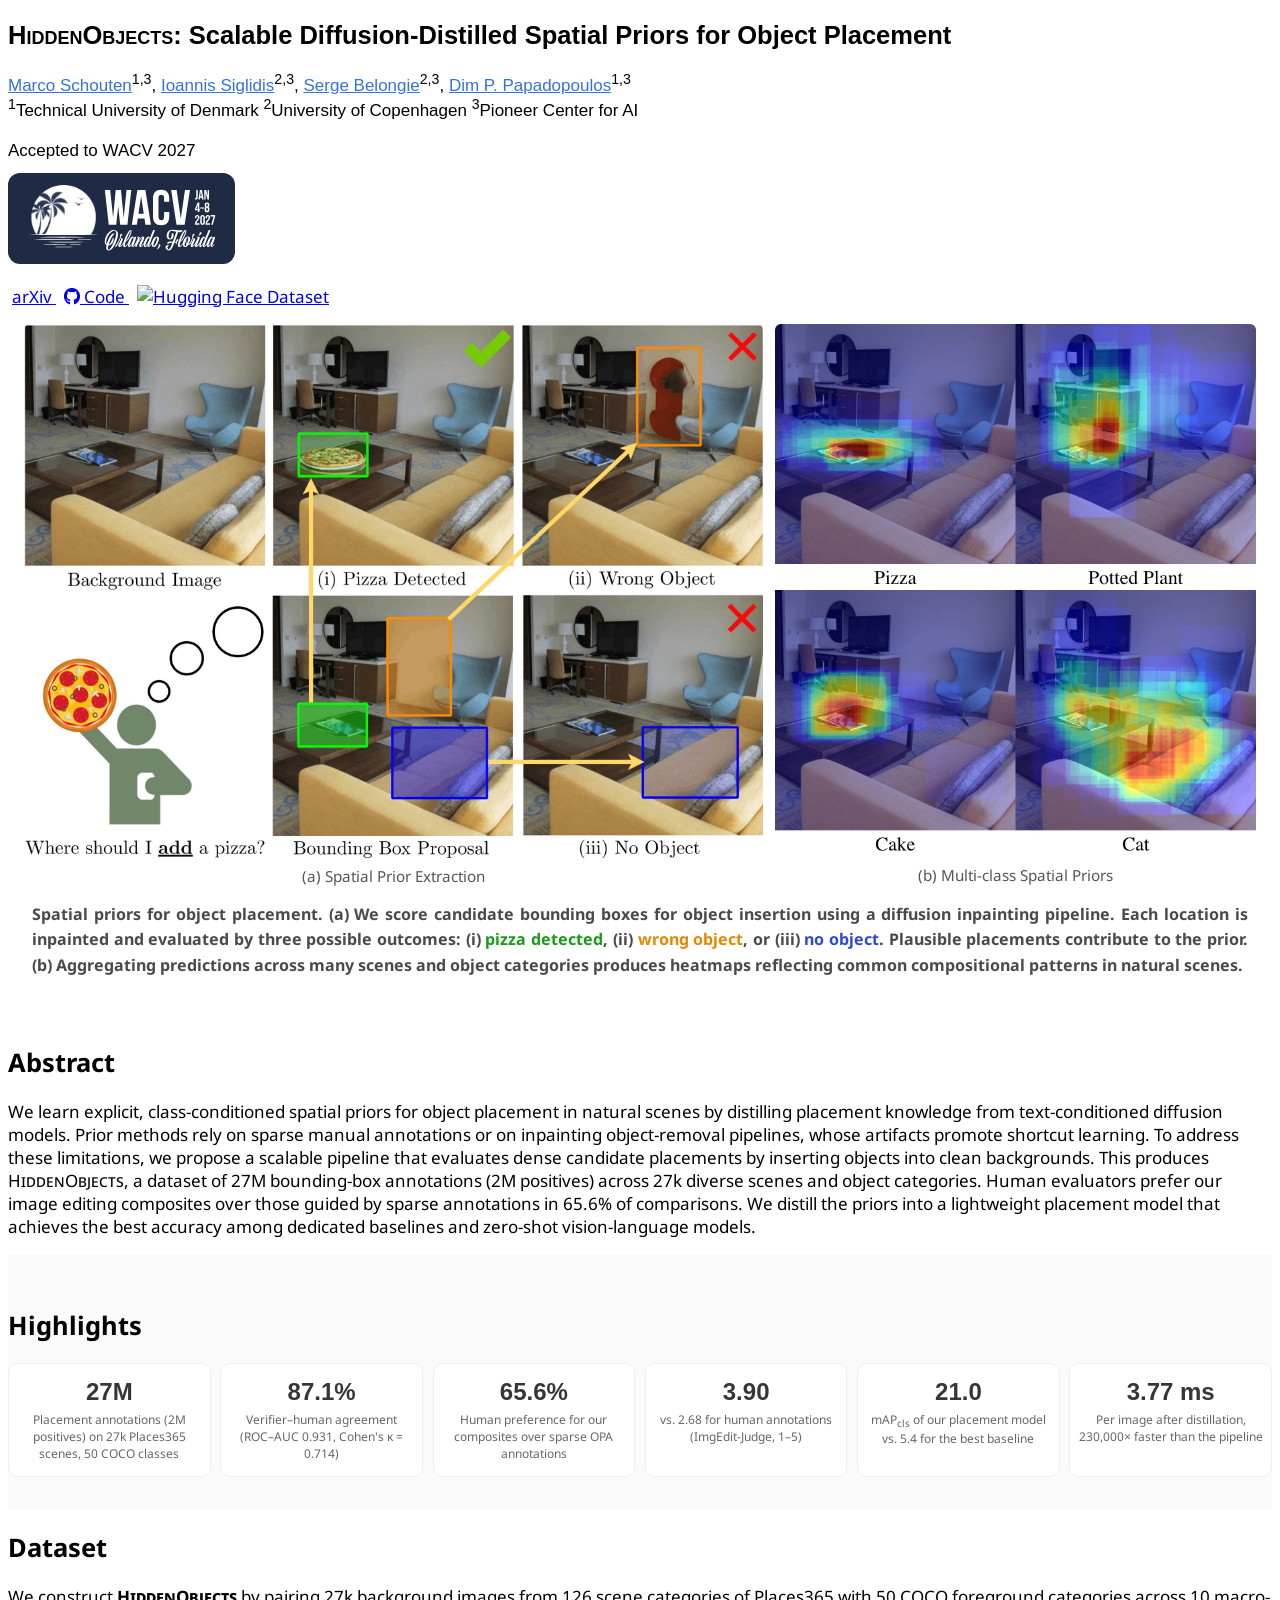
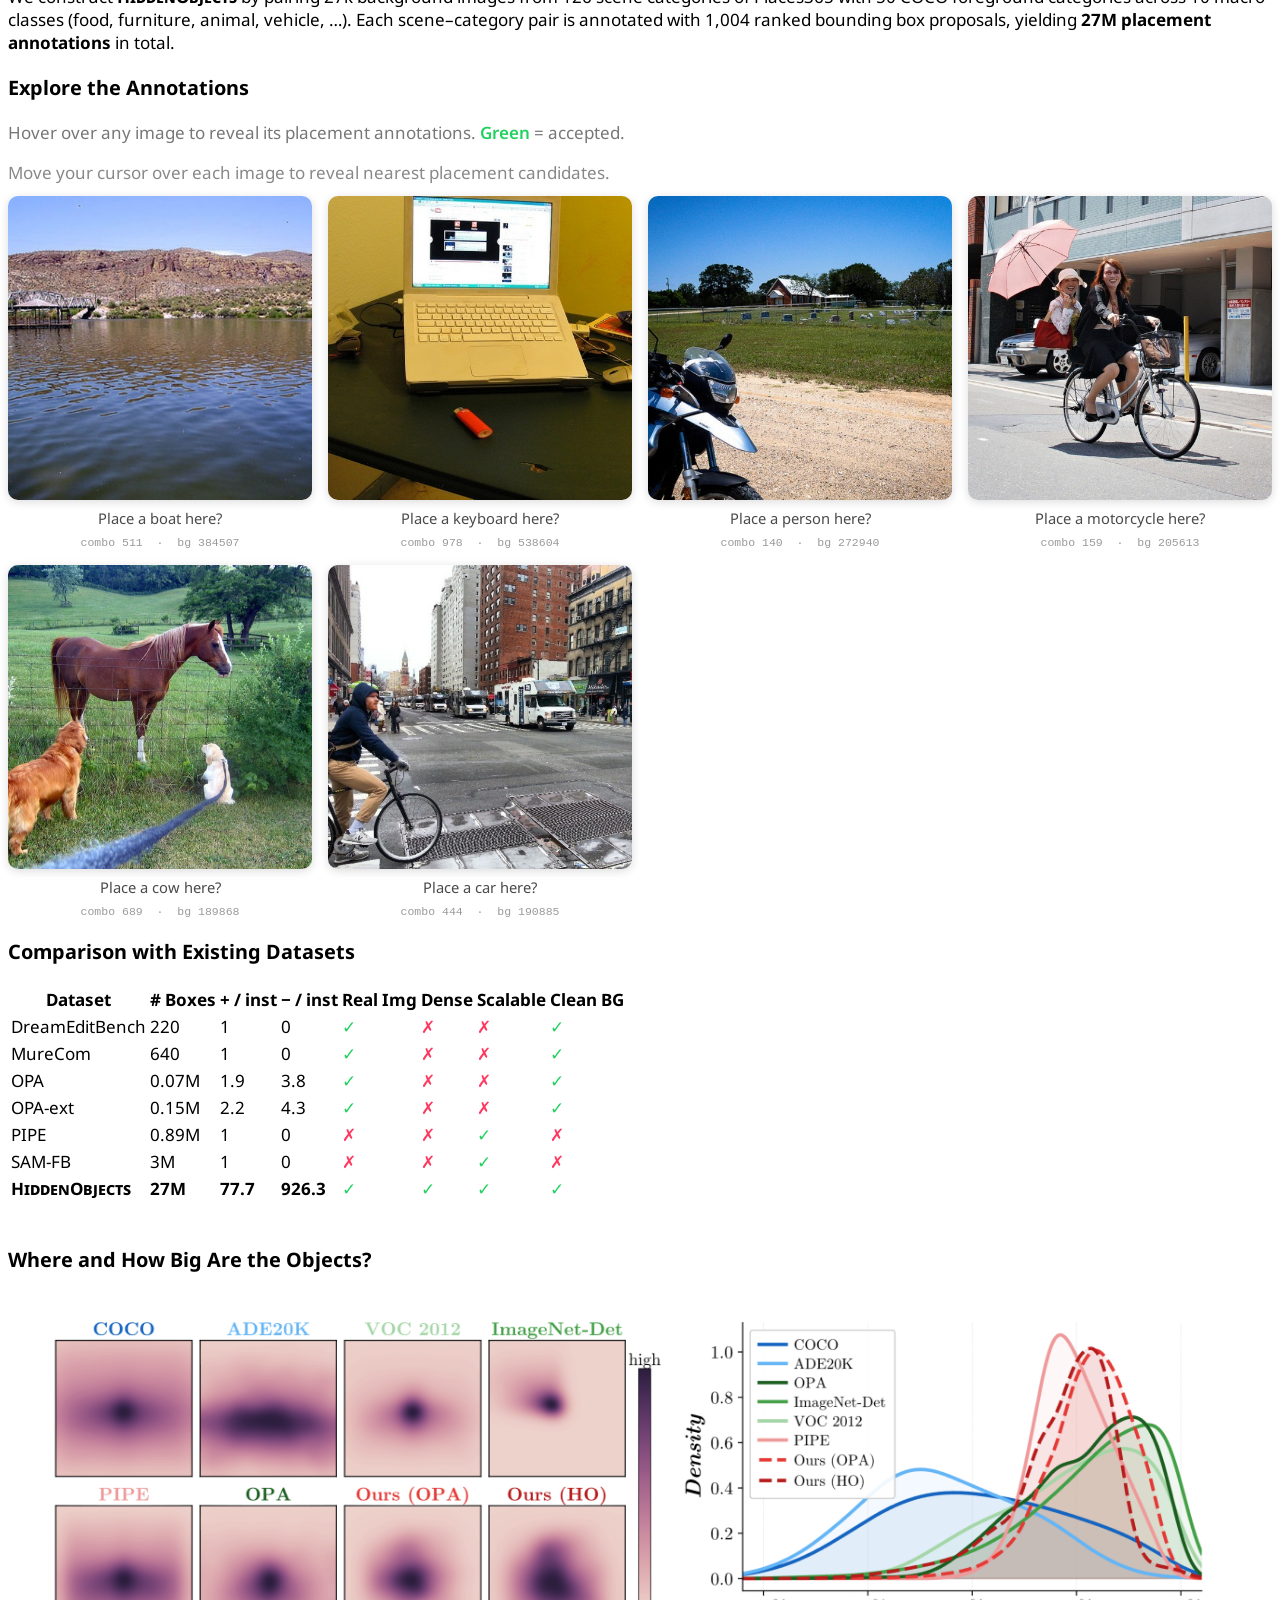
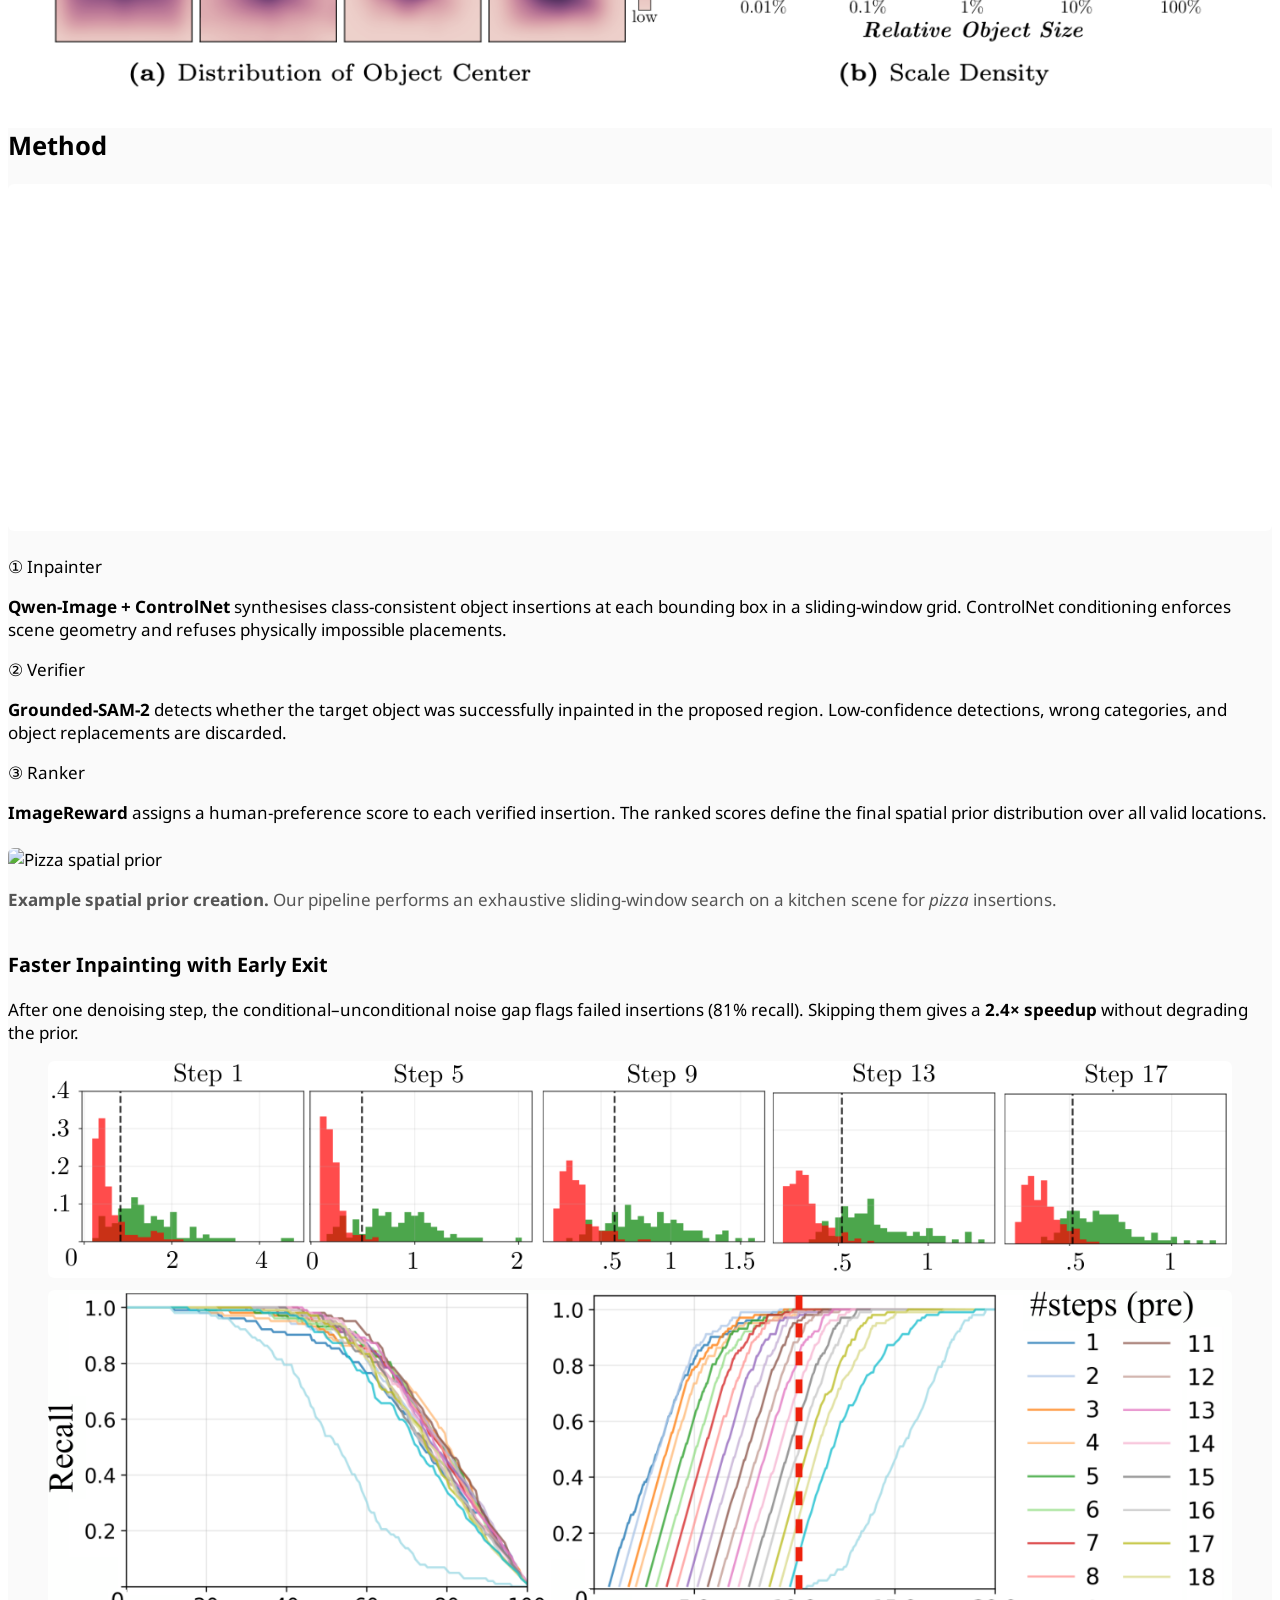
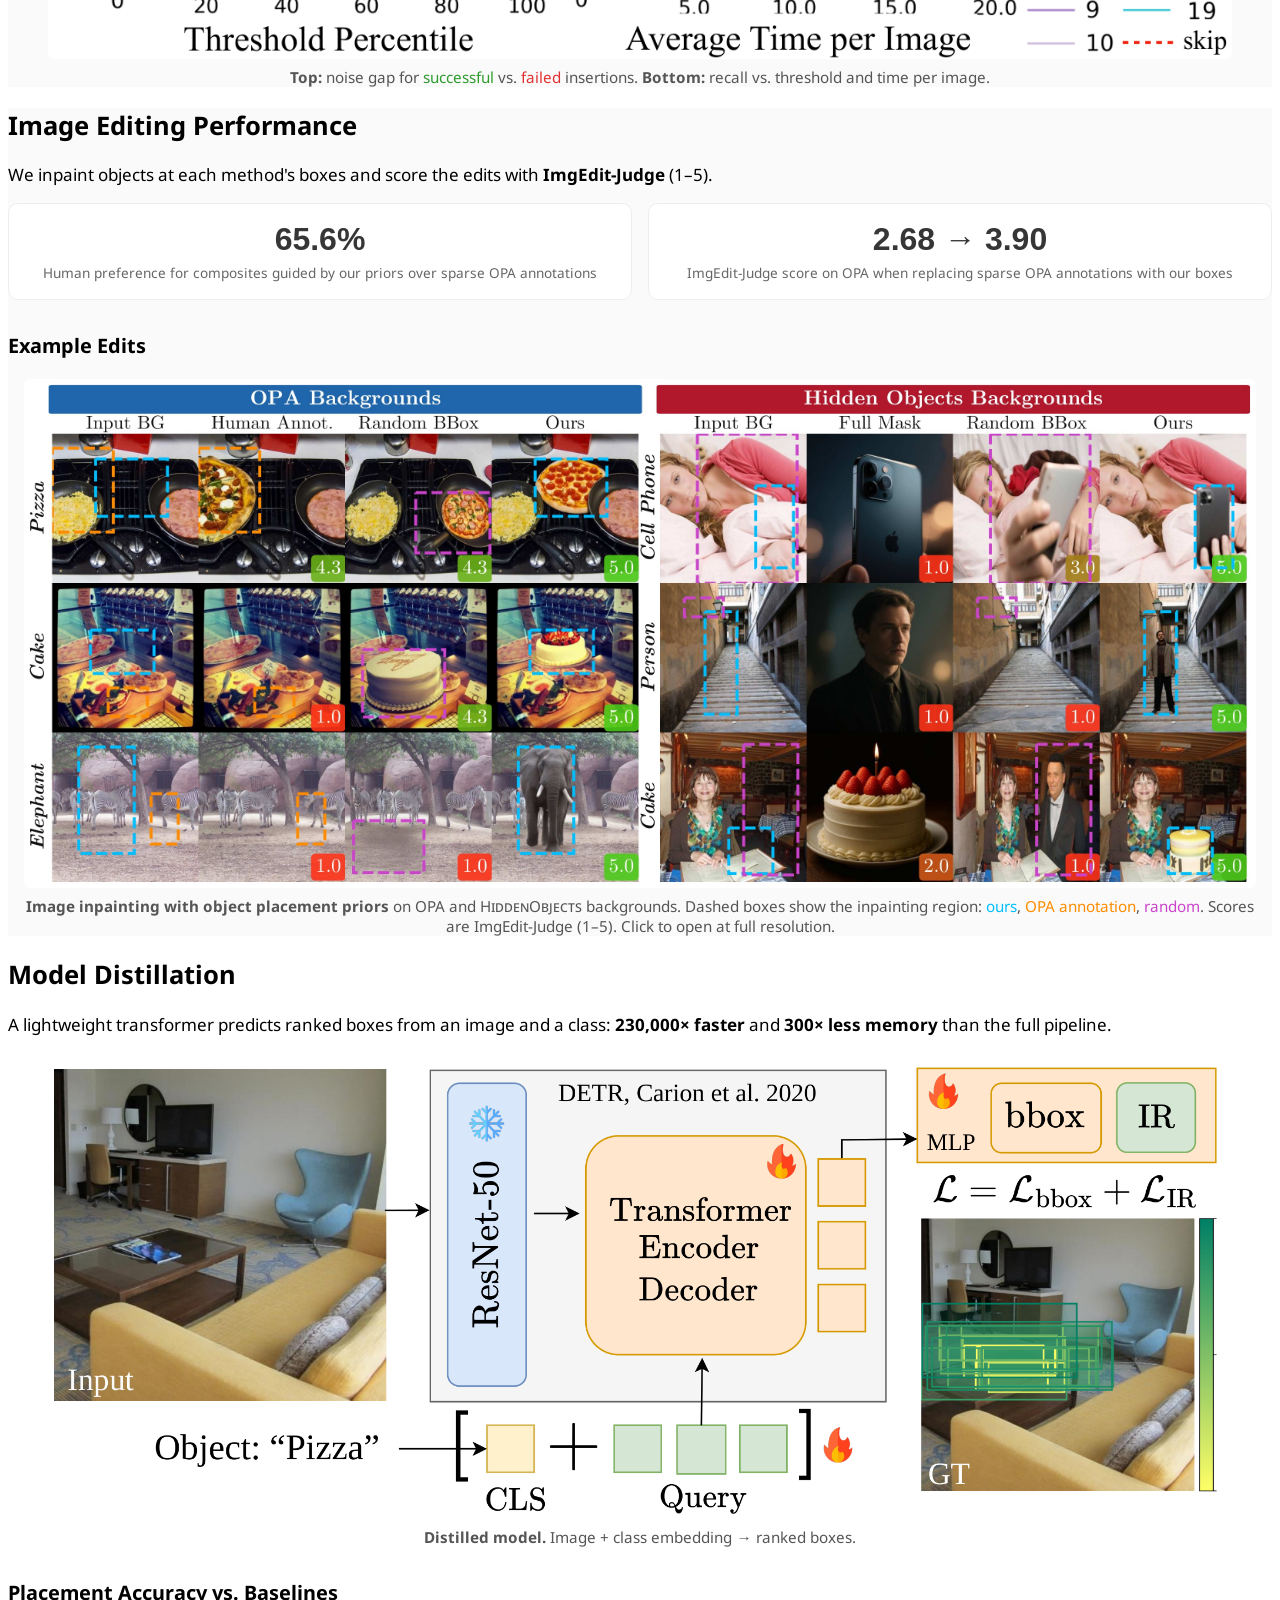
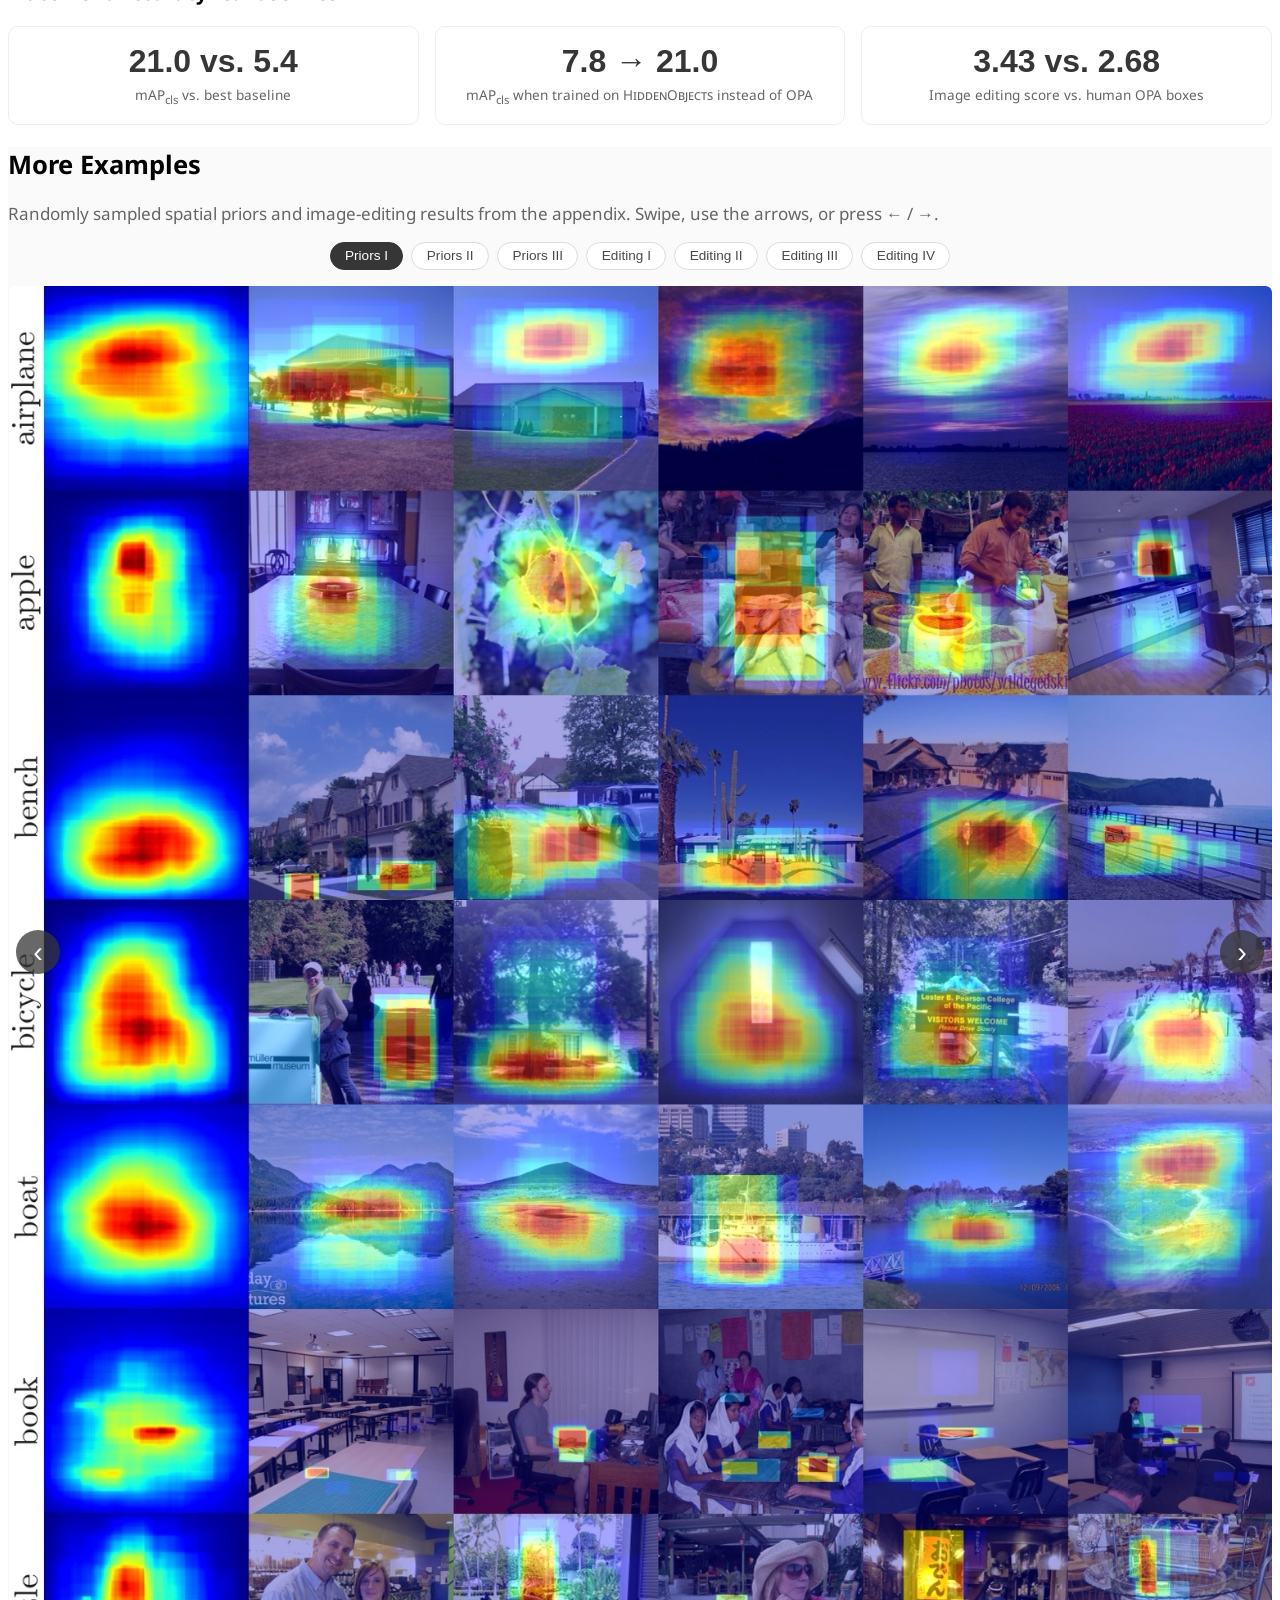
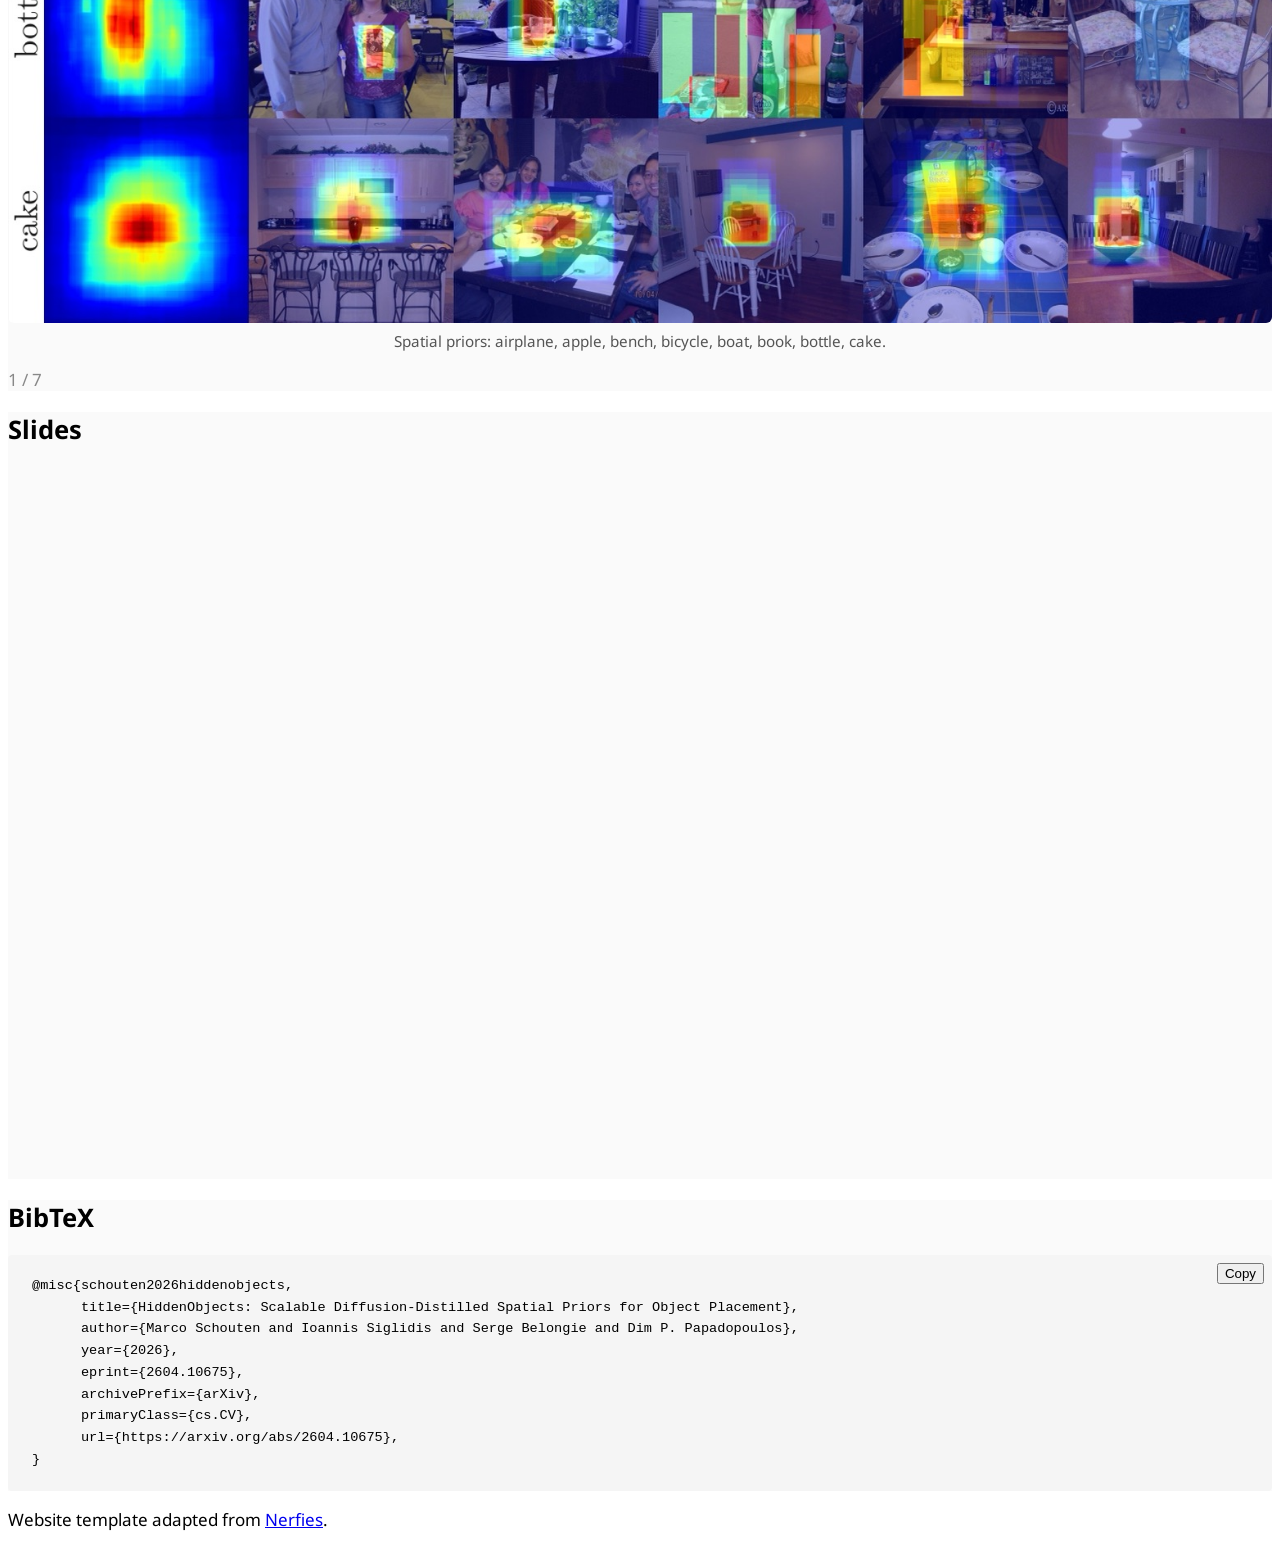
==== commit 5fb36000: "update" ====
--- a/index.html
+++ b/index.html
@@ -179,7 +179,7 @@
   <section class="section" style="background:#fafafa; padding-top:2rem; padding-bottom:2rem;">
     <div class="container is-max-desktop">
       <h2 class="title is-3 has-text-centered">Highlights</h2>
-      <div class="stat-grid">
+      <div class="stat-grid is-single-row">
         <div class="stat-card">
           <div class="stat-value">27M</div>
           <div class="stat-label">Placement annotations (2M positives) on 27k Places365 scenes, 50 COCO classes</div>
@@ -522,10 +522,12 @@
     <div class="container is-max-desktop">
       <h2 class="title is-3 has-text-centered">Method</h2>
 
-      <!-- Pipeline video — fills its natural aspect ratio, no black bars -->
-      <video autoplay muted loop playsinline style="display:block; width:100%; height:auto; border-radius:6px;">
-        <source src="assets/pipeline.mp4" type="video/mp4" />
-      </video>
+      <!-- Pipeline video — cropped to the diagram band; the source frames are mostly white above and below -->
+      <div style="aspect-ratio:16/4.4; overflow:hidden; border-radius:6px; background:#fff; margin-bottom:1.5rem;">
+        <video autoplay muted loop playsinline style="display:block; width:100%; height:100%; object-fit:cover;">
+          <source src="assets/pipeline.mp4" type="video/mp4" />
+        </video>
+      </div>
 
 
       <!-- Three-stage boxes -->
@@ -565,7 +567,7 @@
       <!-- Example result: pizza spatial prior -->
       <div class="has-text-centered" style="margin-top:1.5rem;">
         <img src="assets/pizza_compressed.gif" alt="Pizza spatial prior"
-          style="width:100%; max-width:500px; height:auto; border-radius:6px;" loading="lazy" decoding="async" />
+          style="width:100%; max-width:380px; height:auto; border-radius:6px;" loading="lazy" decoding="async" />
         <p class="is-size-6 has-text-centered mt-2" style="color:#555;">
           <strong>Example spatial prior creation.</strong>
           Our pipeline performs an exhaustive sliding-window search on a kitchen scene for <em>pizza</em>
@@ -578,10 +580,8 @@
       <h3 class="title is-4" style="margin-top:2.5rem;">Faster Inpainting with Early Exit</h3>
       <div class="content">
         <p>
-          Most candidate boxes end up with a missing or wrong object. The L1 gap between the conditional and
-          unconditional noise predictions after a <em>single</em> denoising step already flags faulty boxes with
-          81% recall. We skip those boxes, leaving only 30% of proposals for full inpainting: a
-          <strong>2.4× speedup</strong> without degrading the prior.
+          After one denoising step, the conditional–unconditional noise gap flags failed insertions (81% recall).
+          Skipping them gives a <strong>2.4× speedup</strong> without degrading the prior.
         </p>
       </div>
       <figure>
@@ -590,65 +590,13 @@
         <img src="assets/speedup_recall.png" alt="Recall versus threshold and time per image"
           class="figure-img" loading="lazy" decoding="async" style="background:#fff; margin-top:0.75rem;" />
         <figcaption class="fig-caption">
-          <strong>Speedup analysis.</strong> <strong>Top:</strong> distribution of the conditional–unconditional noise
-          gap for 10,040 inpaintings at different denoising steps
-          (<span style="color:#2e9b2e;">successful</span> vs. <span style="color:#e03030;">failed</span> insertions).
-          <strong>Bottom:</strong> recall versus threshold percentile and versus average time per image, for different
-          numbers of pre-check denoising steps; the dashed <span style="color:#e03030;">red</span> line is the cost of
-          running the first step on every box.
+          <strong>Top:</strong> noise gap for <span style="color:#2e9b2e;">successful</span> vs.
+          <span style="color:#e03030;">failed</span> insertions. <strong>Bottom:</strong> recall vs. threshold and
+          time per image.
         </figcaption>
       </figure>
     </div>
   </section>
-
-
-  <!-- ══ HUMAN VALIDATION ═════════════════════════════════════ -->
-  <section class="section" id="validation">
-    <div class="container is-max-desktop">
-      <h2 class="title is-3 has-text-centered">Do Humans Agree with Our Labels?</h2>
-      <div class="content">
-        <p>
-          We audit the pipeline labels on 50 random <span style="font-variant:small-caps;">HiddenObjects</span> test
-          scenes. Annotators see a 3×3 grid with the top-3 verifier-accepted boxes and six verifier-rejected boxes,
-          and pick the three most plausible ones for the target class: 505 responses from 10 annotators,
-          450 distinct boxes, 4,545 box-level judgments.
-        </p>
-      </div>
-      <div class="columns is-vcentered">
-        <div class="column is-7">
-          <img src="assets/human_validation.png" alt="Human validation of placement labels" class="figure-img"
-            loading="lazy" decoding="async" />
-        </div>
-        <div class="column is-5">
-          <div class="stat-grid" style="grid-template-columns:repeat(2,1fr);">
-            <div class="stat-card">
-              <div class="stat-value">0.931</div>
-              <div class="stat-label">ROC–AUC</div>
-            </div>
-            <div class="stat-card">
-              <div class="stat-value">87.1%</div>
-              <div class="stat-label">Accuracy vs. human labels</div>
-            </div>
-            <div class="stat-card">
-              <div class="stat-value">0.714</div>
-              <div class="stat-label">Cohen's κ</div>
-            </div>
-            <div class="stat-card">
-              <div class="stat-value">73.3%</div>
-              <div class="stat-label">Pipeline–human overlap (human–human: 72.5%)</div>
-            </div>
-          </div>
-        </div>
-      </div>
-      <p class="fig-caption">
-        <strong>(a)</strong> Verifier-accepted boxes receive much higher human acceptance than rejected ones
-        (0.735 vs. 0.133). <strong>(b)</strong> Confusion matrix against thresholded human labels.
-        <strong>(c)</strong> Within verifier-accepted boxes, ImageReward is used for top-<em>k</em> selection, not as a
-        fine-grained plausibility score (ρ<sub>s</sub> = 0.057).
-      </p>
-    </div>
-  </section>
-
 
 
 
@@ -659,68 +607,21 @@
 
       <div class="content">
         <p>
-          We inpaint objects at the boxes proposed by each method on 200 <span style="font-variant:small-caps;">HiddenObjects</span>
-          and all 76 OPA test backgrounds (28 shared COCO classes) and score the edits with
-          <strong>ImgEdit-Judge</strong> (Qwen2.5-VL, 1–5). This measures how suitable a box is for
-          diffusion-based insertion.
+          We inpaint objects at each method's boxes and score the edits with <strong>ImgEdit-Judge</strong> (1–5).
         </p>
       </div>
 
-      <div class="columns is-vcentered">
-        <div class="column is-7">
-          <div class="table-container">
-            <table class="table is-bordered is-striped is-narrow is-hoverable is-fullwidth">
-              <thead>
-                <tr class="has-background-dark">
-                  <th class="has-text-white">Box source</th>
-                  <th class="has-text-white has-text-centered">HiddenObjects ↑</th>
-                  <th class="has-text-white has-text-centered">OPA ↑</th>
-                </tr>
-              </thead>
-              <tbody>
-                <tr><td>OPA Human Annotation</td><td class="has-text-centered">–</td><td class="has-text-centered">2.68</td></tr>
-                <tr><td>Random Box</td><td class="has-text-centered">2.65</td><td class="has-text-centered">2.89</td></tr>
-                <tr><td>GracoNet (best baseline)</td><td class="has-text-centered">3.19</td><td class="has-text-centered">3.18</td></tr>
-                <tr class="has-background-info-light"><td><strong>Ours</strong></td><td class="has-text-centered"><strong>3.69</strong></td><td class="has-text-centered"><strong>3.90</strong></td></tr>
-              </tbody>
-            </table>
-          </div>
-        </div>
-        <div class="column is-5">
-          <div class="stat-card">
-            <div class="stat-value">65.6%</div>
-            <div class="stat-label">Human preference for composites guided by our priors over sparse OPA annotations
-              (1,055 responses, 15 annotators)</div>
-          </div>
-        </div>
-      </div>
-      <details class="full-table">
-        <summary>Show full table (all baselines and ranker variants)</summary>
-        <div class="table-container">
-          <table class="table is-bordered is-striped is-narrow is-hoverable is-fullwidth">
-              <thead>
-                <tr class="has-background-dark">
-                  <th class="has-text-white">Box source</th>
-                  <th class="has-text-white has-text-centered">HiddenObjects ↑</th>
-                  <th class="has-text-white has-text-centered">OPA ↑</th>
-                </tr>
-              </thead>
-              <tbody>
-                <tr><td>Raw Background</td><td class="has-text-centered">1.04</td><td class="has-text-centered">1.00</td></tr>
-                <tr><td>Full Mask</td><td class="has-text-centered">1.60</td><td class="has-text-centered">1.66</td></tr>
-                <tr><td>BootPlace</td><td class="has-text-centered">1.17</td><td class="has-text-centered">1.01</td></tr>
-                <tr><td>OPA Human Annotation</td><td class="has-text-centered">–</td><td class="has-text-centered">2.68</td></tr>
-                <tr><td>PlaceNet</td><td class="has-text-centered">2.63</td><td class="has-text-centered">2.94</td></tr>
-                <tr><td>Random Box</td><td class="has-text-centered">2.65</td><td class="has-text-centered">2.89</td></tr>
-                <tr><td>TerseNet</td><td class="has-text-centered">2.99</td><td class="has-text-centered">3.03</td></tr>
-                <tr><td>GracoNet</td><td class="has-text-centered">3.19</td><td class="has-text-centered">3.18</td></tr>
-                <tr><td>Ours (Aesthetic ranker)</td><td class="has-text-centered">3.35</td><td class="has-text-centered">3.51</td></tr>
-                <tr><td>Ours (CLIP ranker)</td><td class="has-text-centered">3.61</td><td class="has-text-centered">3.84</td></tr>
-                <tr class="has-background-info-light"><td><strong>Ours (ImageReward)</strong></td><td class="has-text-centered"><strong>3.69</strong></td><td class="has-text-centered"><strong>3.90</strong></td></tr>
-              </tbody>
-            </table>
-        </div>
-      </details>
+      <div class="stat-grid" style="grid-template-columns:repeat(2,1fr);">
+        <div class="stat-card">
+          <div class="stat-value">65.6%</div>
+          <div class="stat-label">Human preference for composites guided by our priors over sparse OPA annotations</div>
+        </div>
+        <div class="stat-card">
+          <div class="stat-value">2.68 → 3.90</div>
+          <div class="stat-label">ImgEdit-Judge score on OPA when replacing sparse OPA annotations with our
+            boxes</div>
+        </div>
+      </div>
 
       <!-- Qualitative results -->
       <h3 class="title is-4" style="margin-top:2rem;">Example Edits</h3>
@@ -749,10 +650,8 @@
       <h2 class="title is-3 has-text-centered">Model Distillation</h2>
       <div class="content">
         <p>
-          We distill the priors into a lightweight transformer that predicts ranked boxes from a background image
-          and an object class. It runs at <strong>3.77 ms/image</strong> with 188.9 MB of GPU memory on an H100,
-          versus 14.49 min and 65.9 GB for the full pipeline: <strong>230,000× faster</strong> and
-          <strong>300× less memory</strong>.
+          A lightweight transformer predicts ranked boxes from an image and a class:
+          <strong>230,000× faster</strong> and <strong>300× less memory</strong> than the full pipeline.
         </p>
       </div>
 
@@ -760,109 +659,24 @@
         <img src="assets/distilled_model.png" alt="Distilled model architecture" class="figure-img" loading="lazy"
           decoding="async" />
         <figcaption class="fig-caption">
-          <strong>Distilled model architecture.</strong> A transformer encoder–decoder processes the background image
-          and a class embedding and directly predicts a set of ranked bounding boxes.
+          <strong>Distilled model.</strong> Image + class embedding → ranked boxes.
         </figcaption>
       </figure>
 
-      <!-- Placement benchmark: short table, full table on demand -->
+      <!-- Placement benchmark: headline number only -->
       <h3 class="title is-4" style="margin-top:2rem;">Placement Accuracy vs. Baselines</h3>
-      <div class="content">
-        <p>
-          On the <span style="font-variant:small-caps;">HiddenObjects</span> test set (545 image–class samples,
-          28 classes), the distilled model beats zero-shot VLMs and dedicated placement models.
-        </p>
-      </div>
-      <div class="table-container">
-        <table class="table is-bordered is-striped is-narrow is-hoverable is-fullwidth">
-          <thead>
-            <tr class="has-background-dark">
-              <th class="has-text-white">Method</th>
-              <th class="has-text-white">Train Set</th>
-              <th class="has-text-white has-text-centered">mAP<sub>cls</sub> ↑</th>
-              <th class="has-text-white has-text-centered">IoU50@1 ↑</th>
-              <th class="has-text-white has-text-centered">IoU50@5 ↑</th>
-            </tr>
-          </thead>
-          <tbody>
-            <tr><td>LLaVA-OneVision-7B (best VLM)</td><td>Zero-shot</td><td class="has-text-centered">3.0</td><td class="has-text-centered">11.7</td><td class="has-text-centered">16.3</td></tr>
-            <tr><td>PlaceNet (best baseline)</td><td>OPA</td><td class="has-text-centered">5.4</td><td class="has-text-centered">43.5</td><td class="has-text-centered">43.5</td></tr>
-            <tr><td>Ours</td><td>OPA</td><td class="has-text-centered">7.8</td><td class="has-text-centered">33.0</td><td class="has-text-centered">57.6</td></tr>
-            <tr class="has-background-info-light"><td><strong>Ours</strong></td><td><strong>HiddenObjects</strong></td><td class="has-text-centered"><strong>21.0</strong></td><td class="has-text-centered"><strong>62.9</strong></td><td class="has-text-centered"><strong>79.1</strong></td></tr>
-          </tbody>
-        </table>
-      </div>
-      <details class="full-table">
-        <summary>Show full table (all VLMs and baselines, mAP<sub>img</sub> and IoU)</summary>
-        <p class="is-size-7" style="color:#666; margin:0.5rem 0;">mAP<sub>img</sub>: AP@0.50 per image–class sample,
-          averaged over samples. mAP<sub>cls</sub>: PASCAL VOC 11-point AP per class, averaged over classes.</p>
-        <div class="table-container">
-          <table class="table is-bordered is-striped is-narrow is-hoverable is-fullwidth">
-          <thead>
-            <tr class="has-background-dark">
-              <th class="has-text-white">Method</th>
-              <th class="has-text-white">Train Set</th>
-              <th class="has-text-white has-text-centered">mAP<sub>img</sub></th>
-              <th class="has-text-white has-text-centered">mAP<sub>cls</sub></th>
-              <th class="has-text-white has-text-centered">IoU50@1</th>
-              <th class="has-text-white has-text-centered">IoU@1</th>
-              <th class="has-text-white has-text-centered">IoU50@5</th>
-              <th class="has-text-white has-text-centered">IoU@5</th>
-            </tr>
-          </thead>
-          <tbody>
-            <tr>
-              <td colspan="8" class="has-background-light has-text-weight-semibold is-size-7"
-                style="letter-spacing:.05em; text-transform:uppercase;">Zero-shot Vision-Language Models</td>
-            </tr>
-            <tr><td>Qwen2.5-VL-72B</td><td>—</td><td class="has-text-centered">1.3</td><td class="has-text-centered">2.6</td><td class="has-text-centered">7.9</td><td class="has-text-centered">14.0</td><td class="has-text-centered">12.7</td><td class="has-text-centered">18.8</td></tr>
-            <tr><td>Qwen2.5-VL-7B</td><td>—</td><td class="has-text-centered">1.4</td><td class="has-text-centered">2.2</td><td class="has-text-centered">8.6</td><td class="has-text-centered">13.9</td><td class="has-text-centered">10.1</td><td class="has-text-centered">16.5</td></tr>
-            <tr><td>InternVL3-8B</td><td>—</td><td class="has-text-centered">0.3</td><td class="has-text-centered">0.7</td><td class="has-text-centered">3.3</td><td class="has-text-centered">11.2</td><td class="has-text-centered">9.2</td><td class="has-text-centered">18.7</td></tr>
-            <tr><td>LLaVA-OneVision-7B</td><td>—</td><td class="has-text-centered">1.0</td><td class="has-text-centered">3.0</td><td class="has-text-centered">11.7</td><td class="has-text-centered">20.9</td><td class="has-text-centered">16.3</td><td class="has-text-centered">24.7</td></tr>
-            <tr>
-              <td colspan="8" class="has-background-light has-text-weight-semibold is-size-7"
-                style="letter-spacing:.05em; text-transform:uppercase;">Dedicated Object Placement Models</td>
-            </tr>
-            <tr><td>BootPlace</td><td>Cityscapes</td><td class="has-text-centered">0.1</td><td class="has-text-centered">0.1</td><td class="has-text-centered">0.9</td><td class="has-text-centered">6.0</td><td class="has-text-centered">0.9</td><td class="has-text-centered">6.0</td></tr>
-            <tr><td>TerseNet</td><td>OPA</td><td class="has-text-centered">1.4</td><td class="has-text-centered">4.0</td><td class="has-text-centered">20.9</td><td class="has-text-centered">29.5</td><td class="has-text-centered">20.9</td><td class="has-text-centered">29.5</td></tr>
-            <tr><td>GracoNet</td><td>OPA</td><td class="has-text-centered">2.1</td><td class="has-text-centered">3.9</td><td class="has-text-centered">23.7</td><td class="has-text-centered">35.9</td><td class="has-text-centered">23.7</td><td class="has-text-centered">35.9</td></tr>
-            <tr><td>PlaceNet</td><td>OPA</td><td class="has-text-centered">2.9</td><td class="has-text-centered">5.4</td><td class="has-text-centered">43.5</td><td class="has-text-centered">42.4</td><td class="has-text-centered">43.5</td><td class="has-text-centered">42.4</td></tr>
-            <tr>
-              <td colspan="8" class="has-background-light has-text-weight-semibold is-size-7"
-                style="letter-spacing:.05em; text-transform:uppercase;">Ours</td>
-            </tr>
-            <tr><td>Ours</td><td>OPA</td><td class="has-text-centered">28.0</td><td class="has-text-centered">7.8</td><td class="has-text-centered">33.0</td><td class="has-text-centered">36.4</td><td class="has-text-centered">57.6</td><td class="has-text-centered">51.9</td></tr>
-            <tr class="has-background-info-light"><td><strong>Ours</strong></td><td><strong>HiddenObjects</strong></td><td class="has-text-centered"><strong>56.6</strong></td><td class="has-text-centered"><strong>21.0</strong></td><td class="has-text-centered"><strong>62.9</strong></td><td class="has-text-centered"><strong>55.2</strong></td><td class="has-text-centered"><strong>79.1</strong></td><td class="has-text-centered"><strong>67.7</strong></td></tr>
-          </tbody>
-        </table>
-        </div>
-      </details>
-      <p class="is-size-6 mt-2" style="color:#555;">
-        The same architecture trained on <span style="font-variant:small-caps;">HiddenObjects</span> instead of OPA
-        nearly triples mAP<sub>cls</sub> (7.8 → 21.0): the dense labels make the difference.
-      </p>
-
-      <!-- Further evaluation of the distilled model, as headline numbers -->
-      <div class="stat-grid" style="margin-top:2rem;">
-        <div class="stat-card">
-          <div class="stat-value">38.0% vs. 35.4%</div>
-          <div class="stat-label"><strong>Human preference.</strong> On clean backgrounds, raters prefer our boxes
-            about as often as human OPA annotations (26.6% ties), and over PlaceNet 35.0% vs. 15.0%.</div>
+      <div class="stat-grid" style="grid-template-columns:repeat(3,1fr);">
+        <div class="stat-card">
+          <div class="stat-value">21.0 vs. 5.4</div>
+          <div class="stat-label">mAP<sub>cls</sub> vs. best baseline</div>
+        </div>
+        <div class="stat-card">
+          <div class="stat-value">7.8 → 21.0</div>
+          <div class="stat-label">mAP<sub>cls</sub> when trained on <span style="font-variant:small-caps;">HiddenObjects</span> instead of OPA</div>
         </div>
         <div class="stat-card">
           <div class="stat-value">3.43 vs. 2.68</div>
-          <div class="stat-label"><strong>Image editing.</strong> Inpainting at the model's boxes beats human OPA
-            annotations (ImgEdit-Judge).</div>
-        </div>
-        <div class="stat-card">
-          <div class="stat-value">42.4 mAP</div>
-          <div class="stat-label"><strong>Unseen classes.</strong> With CLIP text embeddings, the model keeps 80% of
-            the fully supervised accuracy on 5 classes it never saw.</div>
-        </div>
-        <div class="stat-card">
-          <div class="stat-value">2.82 → 3.65</div>
-          <div class="stat-label"><strong>New benchmark.</strong> Swapping MureCom's original boxes for our predictions
-            improves ImgEdit-Judge.</div>
+          <div class="stat-label">Image editing score vs. human OPA boxes</div>
         </div>
       </div>
     </div>
--- a/static/css/style.css
+++ b/static/css/style.css
@@ -256,3 +256,28 @@
 .stat-card .stat-label strong {
   color: #363636;
 }
+
+/* Highlights: all cards on one row on desktop, wrap on small screens */
+.stat-grid.is-single-row {
+  grid-template-columns: repeat(6, 1fr);
+  gap: 0.6rem;
+}
+
+.stat-grid.is-single-row .stat-card {
+  padding: 0.9rem 0.5rem;
+}
+
+.stat-grid.is-single-row .stat-value {
+  font-size: 1.5rem;
+  white-space: nowrap;
+}
+
+.stat-grid.is-single-row .stat-label {
+  font-size: 0.75rem;
+}
+
+@media (max-width: 768px) {
+  .stat-grid.is-single-row {
+    grid-template-columns: repeat(2, 1fr);
+  }
+}
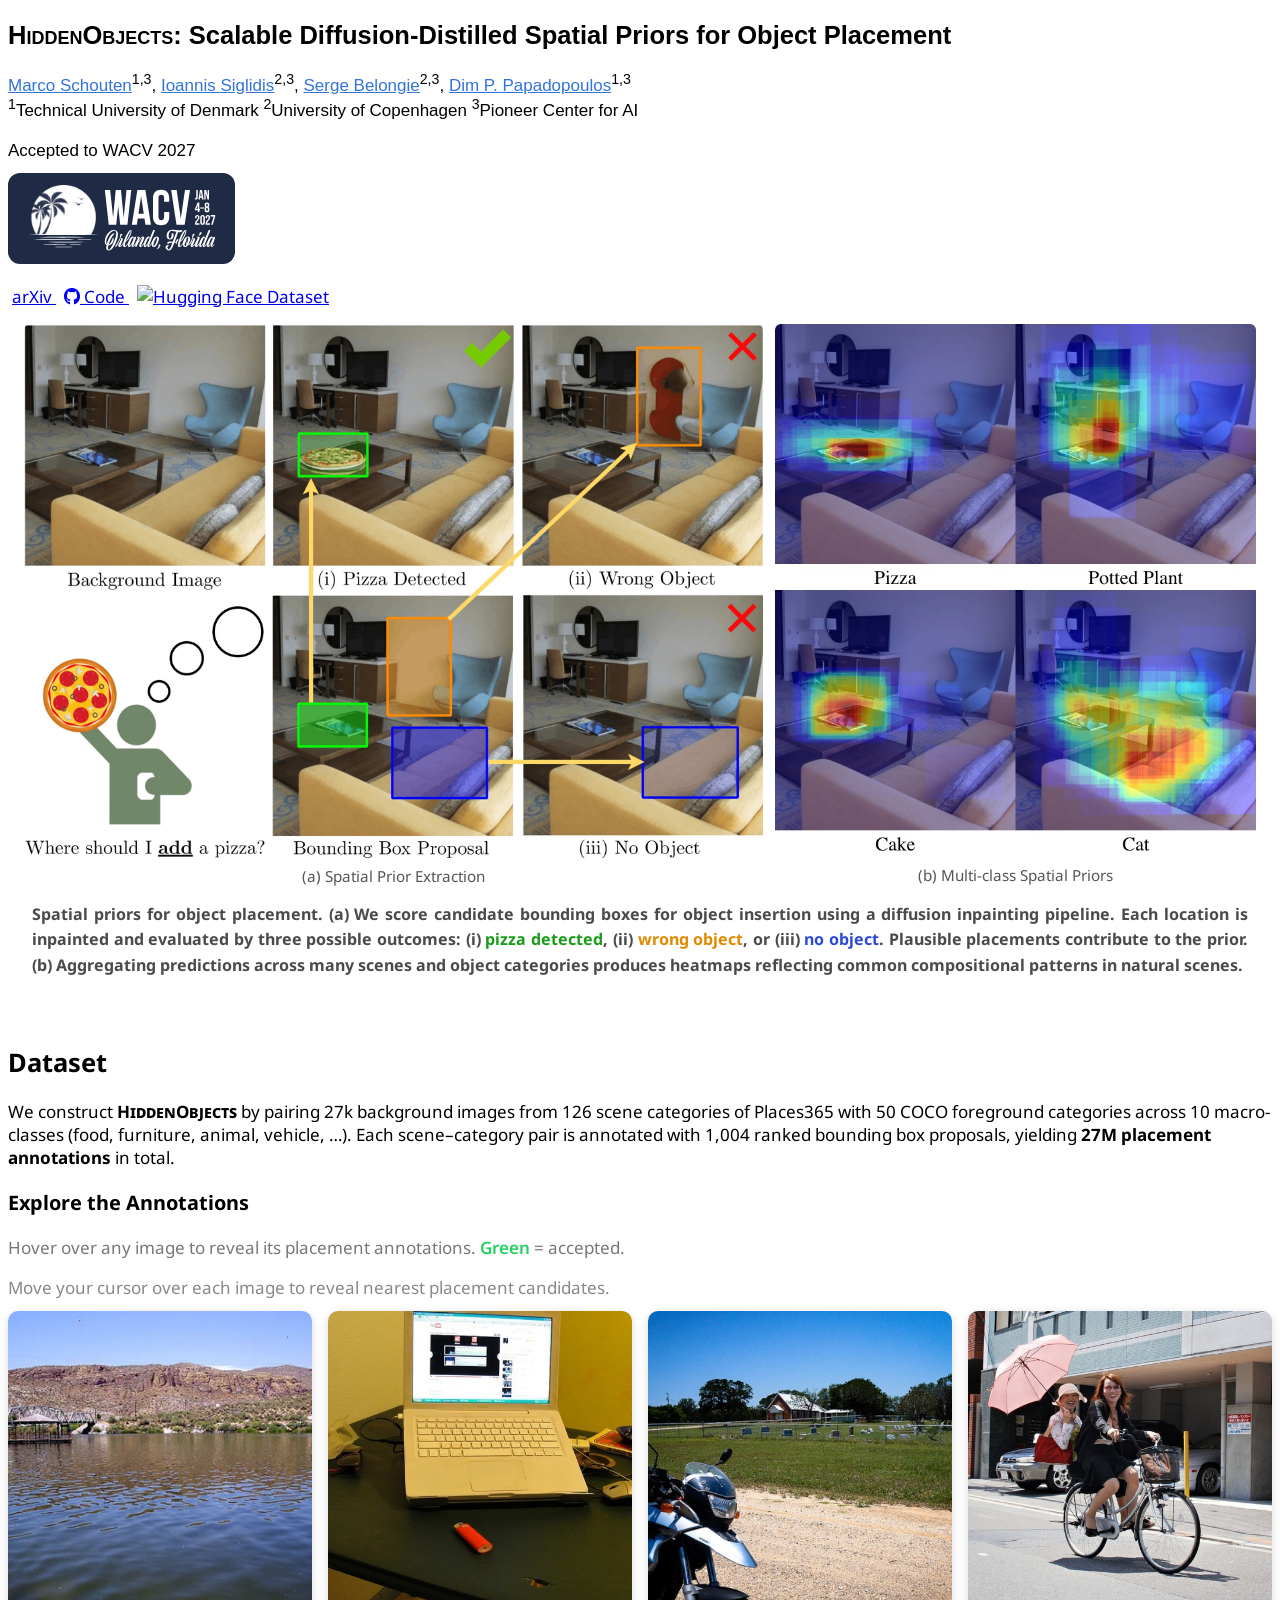
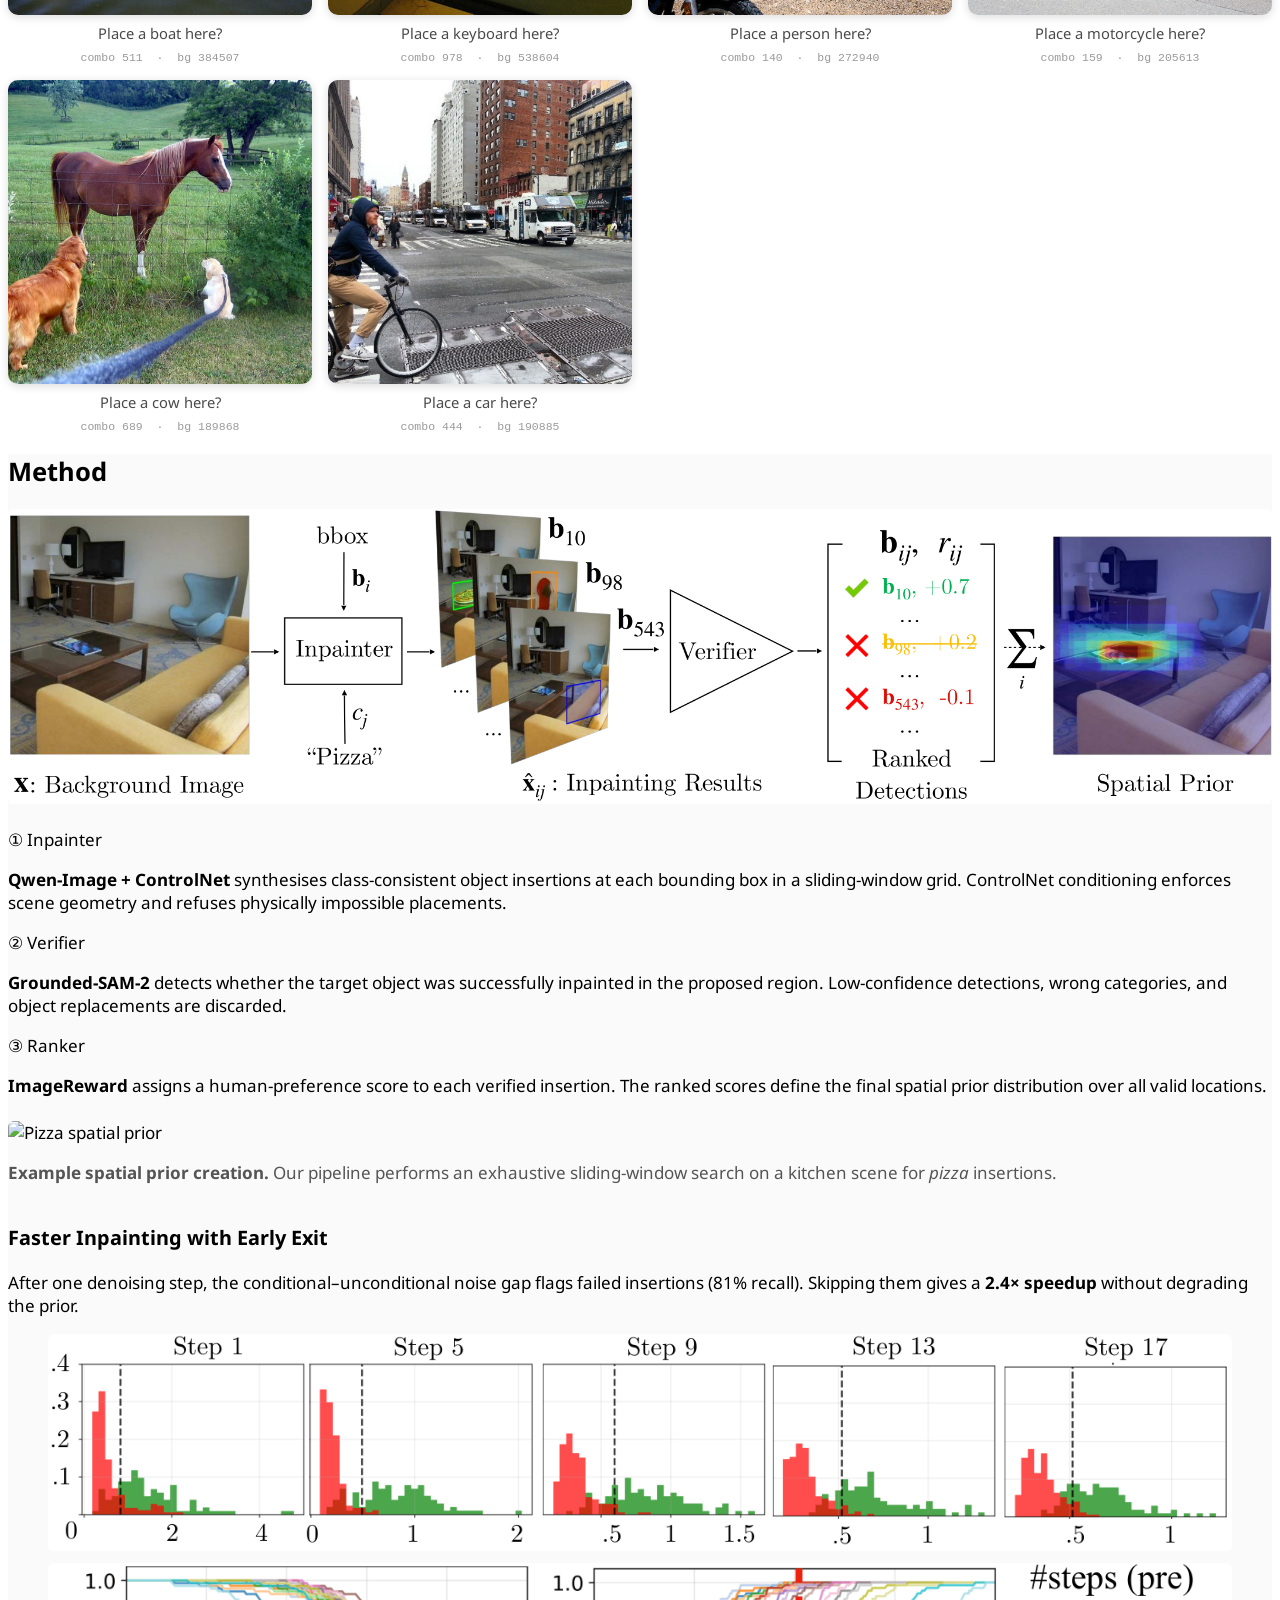
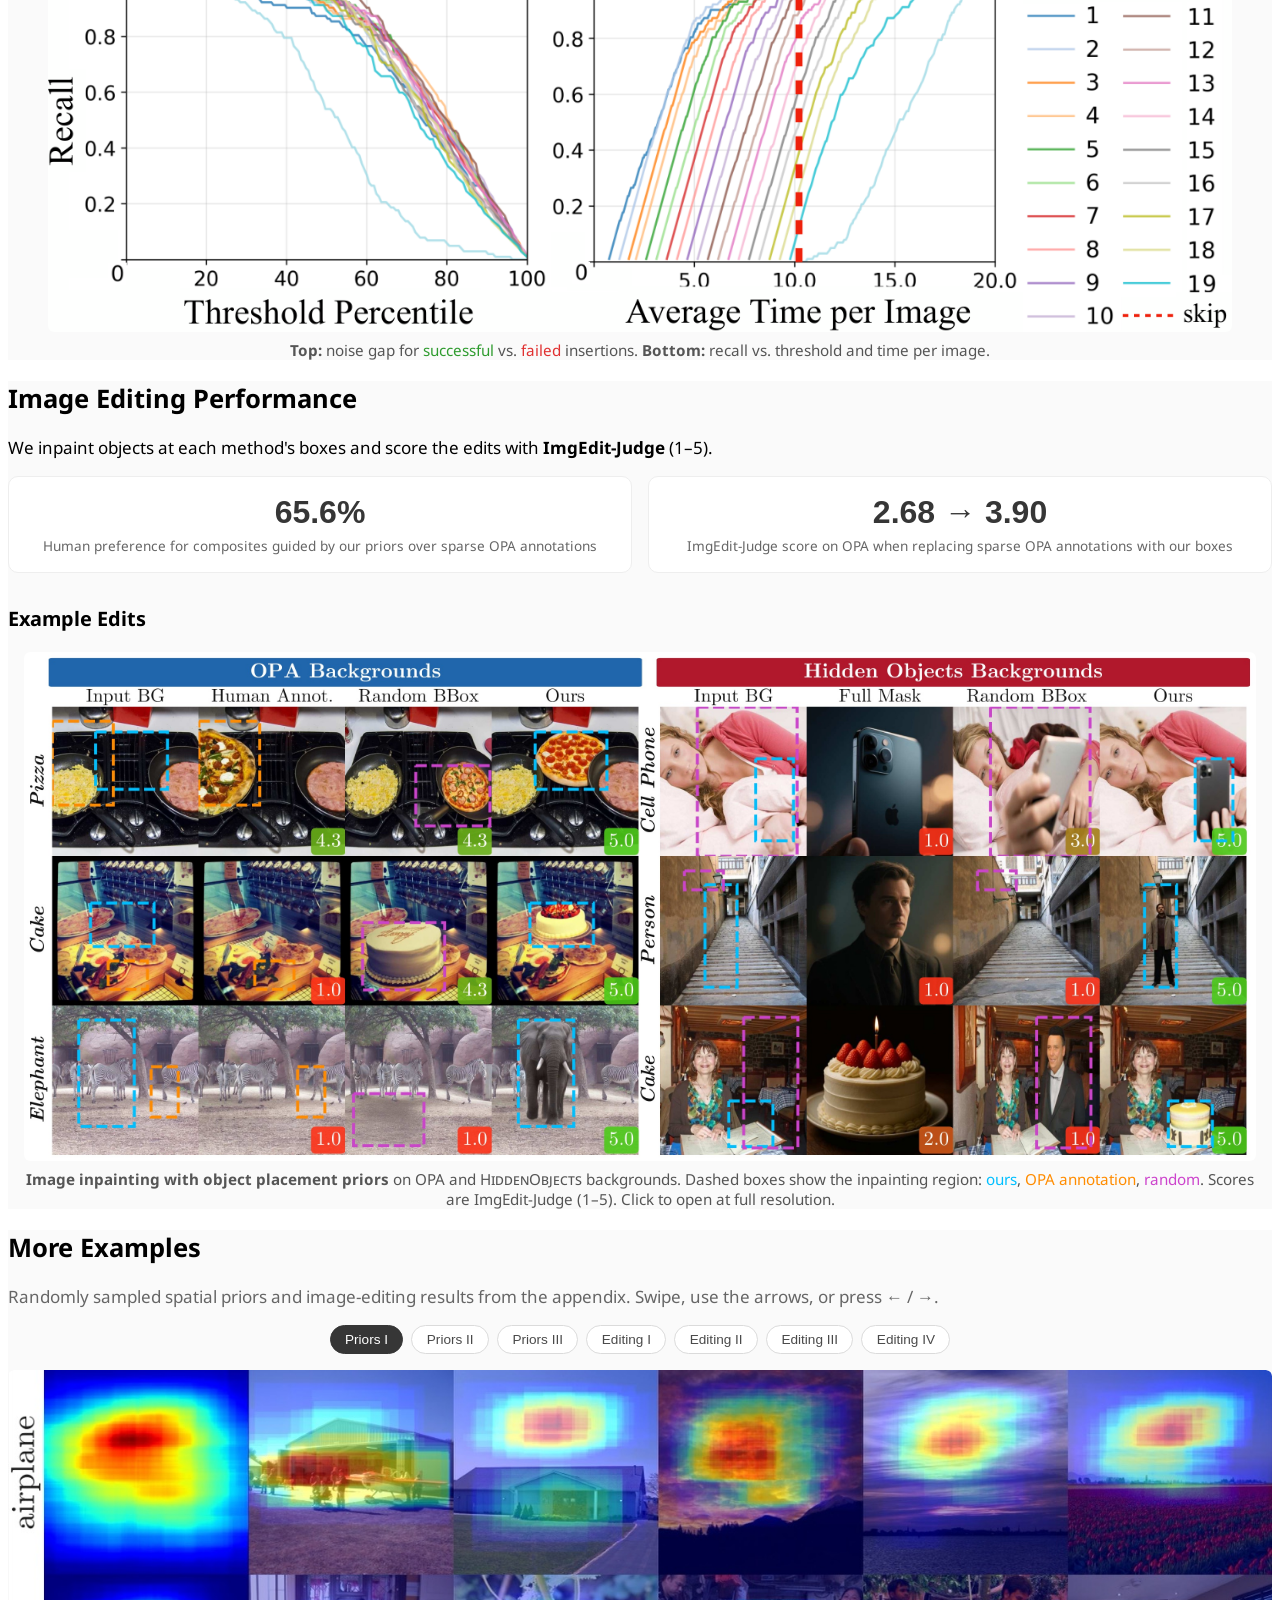
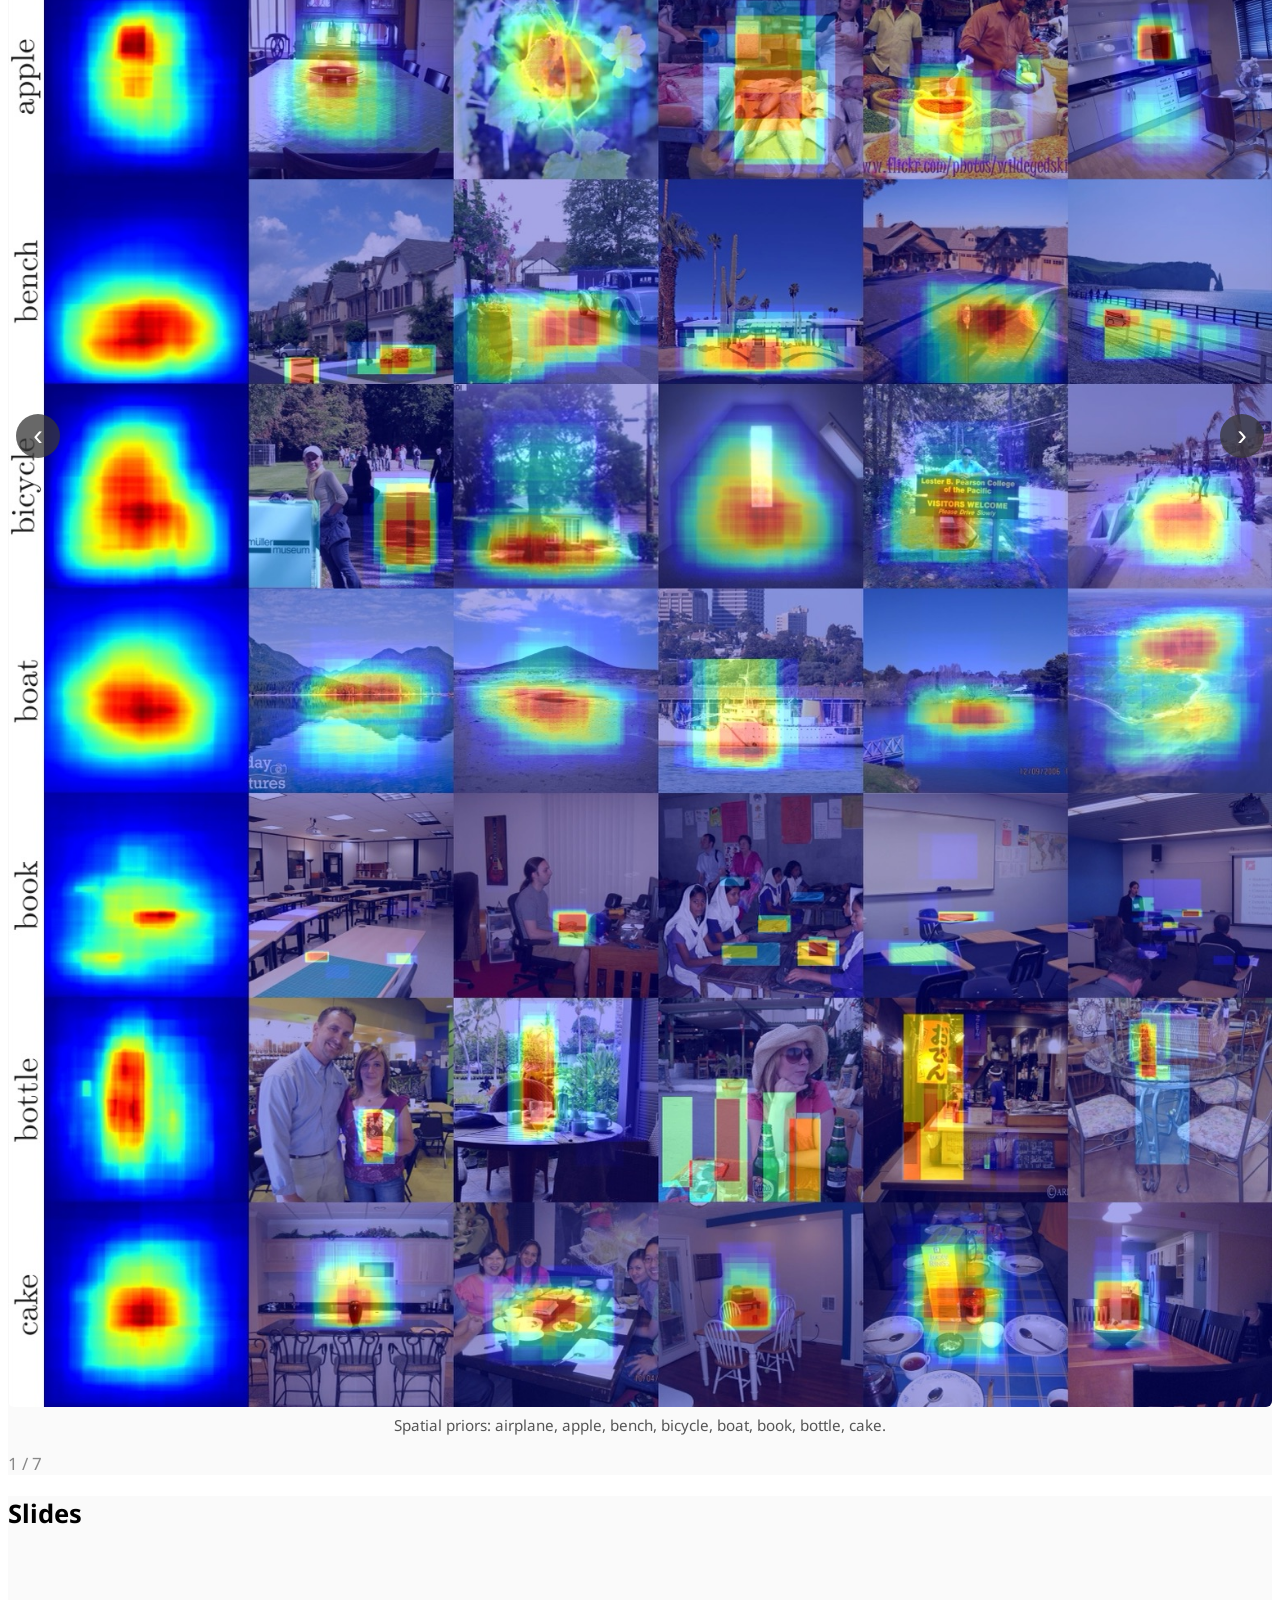
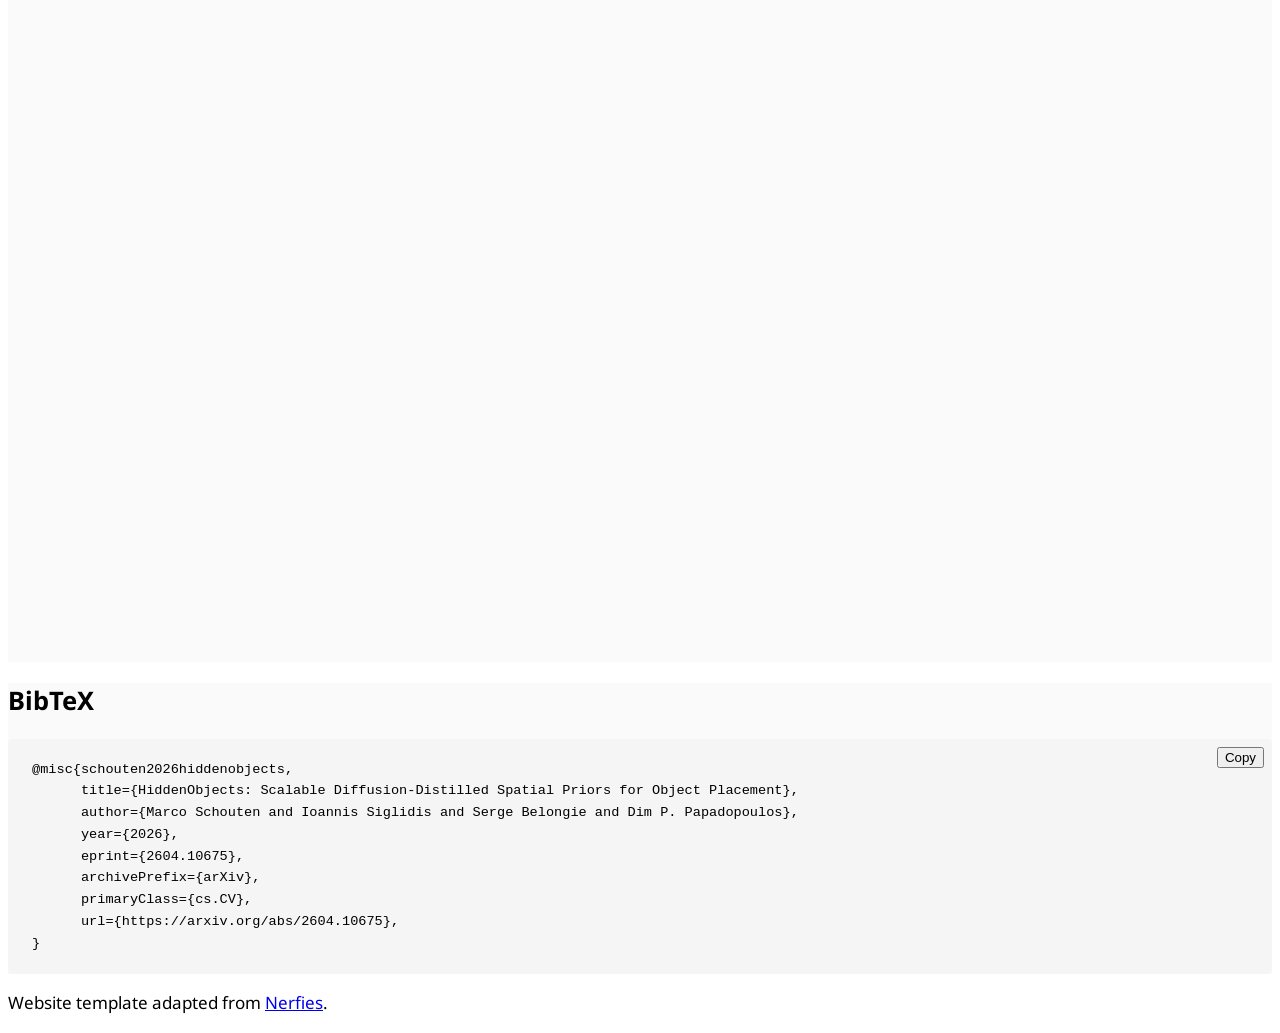
==== commit d50a77d6: "update" ====
--- a/index.html
+++ b/index.html
@@ -133,7 +133,7 @@
       </div>
       <!-- Caption stays within the normal text width -->
       <div class="container is-max-desktop">
-        <h2 class="subtitle has-text-centered" style="margin-top:1rem; padding:0 1.5rem;">
+        <h2 class="subtitle has-text-left" style="margin-top:1rem; padding:0 1.5rem;">
           <strong>Spatial priors for object placement.</strong>
           (a) We score candidate bounding boxes for object insertion using a diffusion inpainting pipeline. Each
           location is inpainted and evaluated by three possible outcomes:
@@ -150,6 +150,7 @@
 
 
   <!-- ══ ABSTRACT ════════════════════════════════════════════ -->
+  <!--
   <section class="section" id="abstract">
     <div class="container is-max-desktop">
       <div class="columns is-centered has-text-centered">
@@ -173,9 +174,11 @@
       </div>
     </div>
   </section>
+  -->
 
 
   <!-- ══ HIGHLIGHTS ══════════════════════════════════════════ -->
+  <!--
   <section class="section" style="background:#fafafa; padding-top:2rem; padding-bottom:2rem;">
     <div class="container is-max-desktop">
       <h2 class="title is-3 has-text-centered">Highlights</h2>
@@ -207,6 +210,7 @@
       </div>
     </div>
   </section>
+  -->
 
 
 
@@ -240,6 +244,7 @@
 
 
       <!-- Dataset comparison table -->
+      <!--
       <h3 class="title is-4">Comparison with Existing Datasets</h3>
       <div class="table-container">
         <table class="table is-bordered is-striped is-narrow is-hoverable is-fullwidth">
@@ -332,13 +337,16 @@
 
 
       <br>
+      -->
 
       <!-- Bias visualization -->
+      <!--
       <h3 class="title is-4">Where and How Big Are the Objects?</h3>
       <figure class="image" style="margin-top:1.5rem;">
         <img src="assets/bias.png" alt="Dataset bias visualization" style="width:100%; border-radius:6px;"
           loading="lazy" decoding="async" />
       </figure>
+      -->
 
 
 
@@ -522,9 +530,10 @@
     <div class="container is-max-desktop">
       <h2 class="title is-3 has-text-centered">Method</h2>
 
-      <!-- Pipeline video — cropped to the diagram band; the source frames are mostly white above and below -->
-      <div style="aspect-ratio:16/4.4; overflow:hidden; border-radius:6px; background:#fff; margin-bottom:1.5rem;">
-        <video autoplay muted loop playsinline style="display:block; width:100%; height:100%; object-fit:cover;">
+      <!-- Pipeline video -->
+      <div style="border-radius:6px; overflow:hidden; background:#fff; margin-bottom:1.5rem;">
+        <video autoplay muted loop playsinline poster="assets/pipeline_diagram.png"
+          style="display:block; width:100%; height:auto;">
           <source src="assets/pipeline.mp4" type="video/mp4" />
         </video>
       </div>
@@ -645,6 +654,7 @@
 
 
   <!-- ══ DISTILLATION ═════════════════════════════════════════ -->
+  <!--
   <section class="section" id="distillation">
     <div class="container is-max-desktop">
       <h2 class="title is-3 has-text-centered">Model Distillation</h2>
@@ -662,8 +672,10 @@
           <strong>Distilled model.</strong> Image + class embedding → ranked boxes.
         </figcaption>
       </figure>
+  -->
 
       <!-- Placement benchmark: headline number only -->
+  <!--
       <h3 class="title is-4" style="margin-top:2rem;">Placement Accuracy vs. Baselines</h3>
       <div class="stat-grid" style="grid-template-columns:repeat(3,1fr);">
         <div class="stat-card">
@@ -681,6 +693,7 @@
       </div>
     </div>
   </section>
+  -->
 
 
   <!-- ══ GALLERY ══════════════════════════════════════════════ -->
